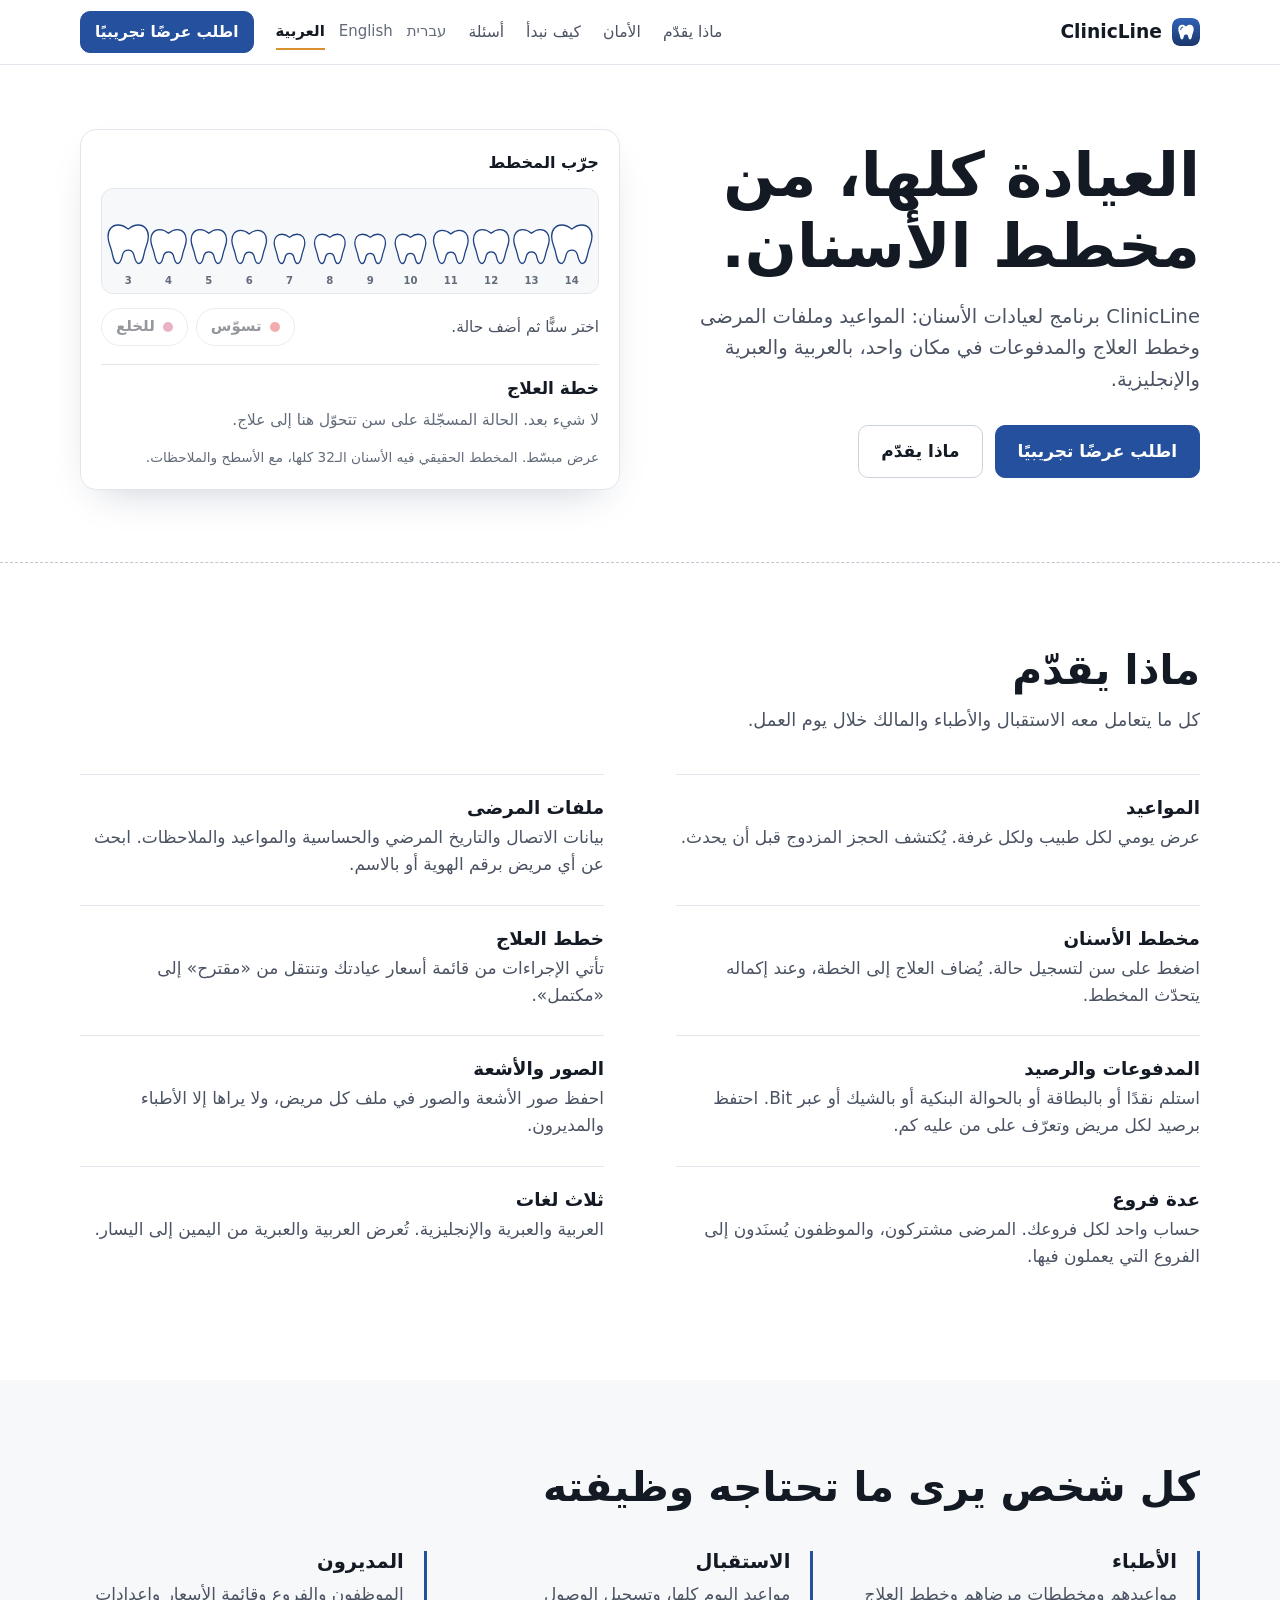
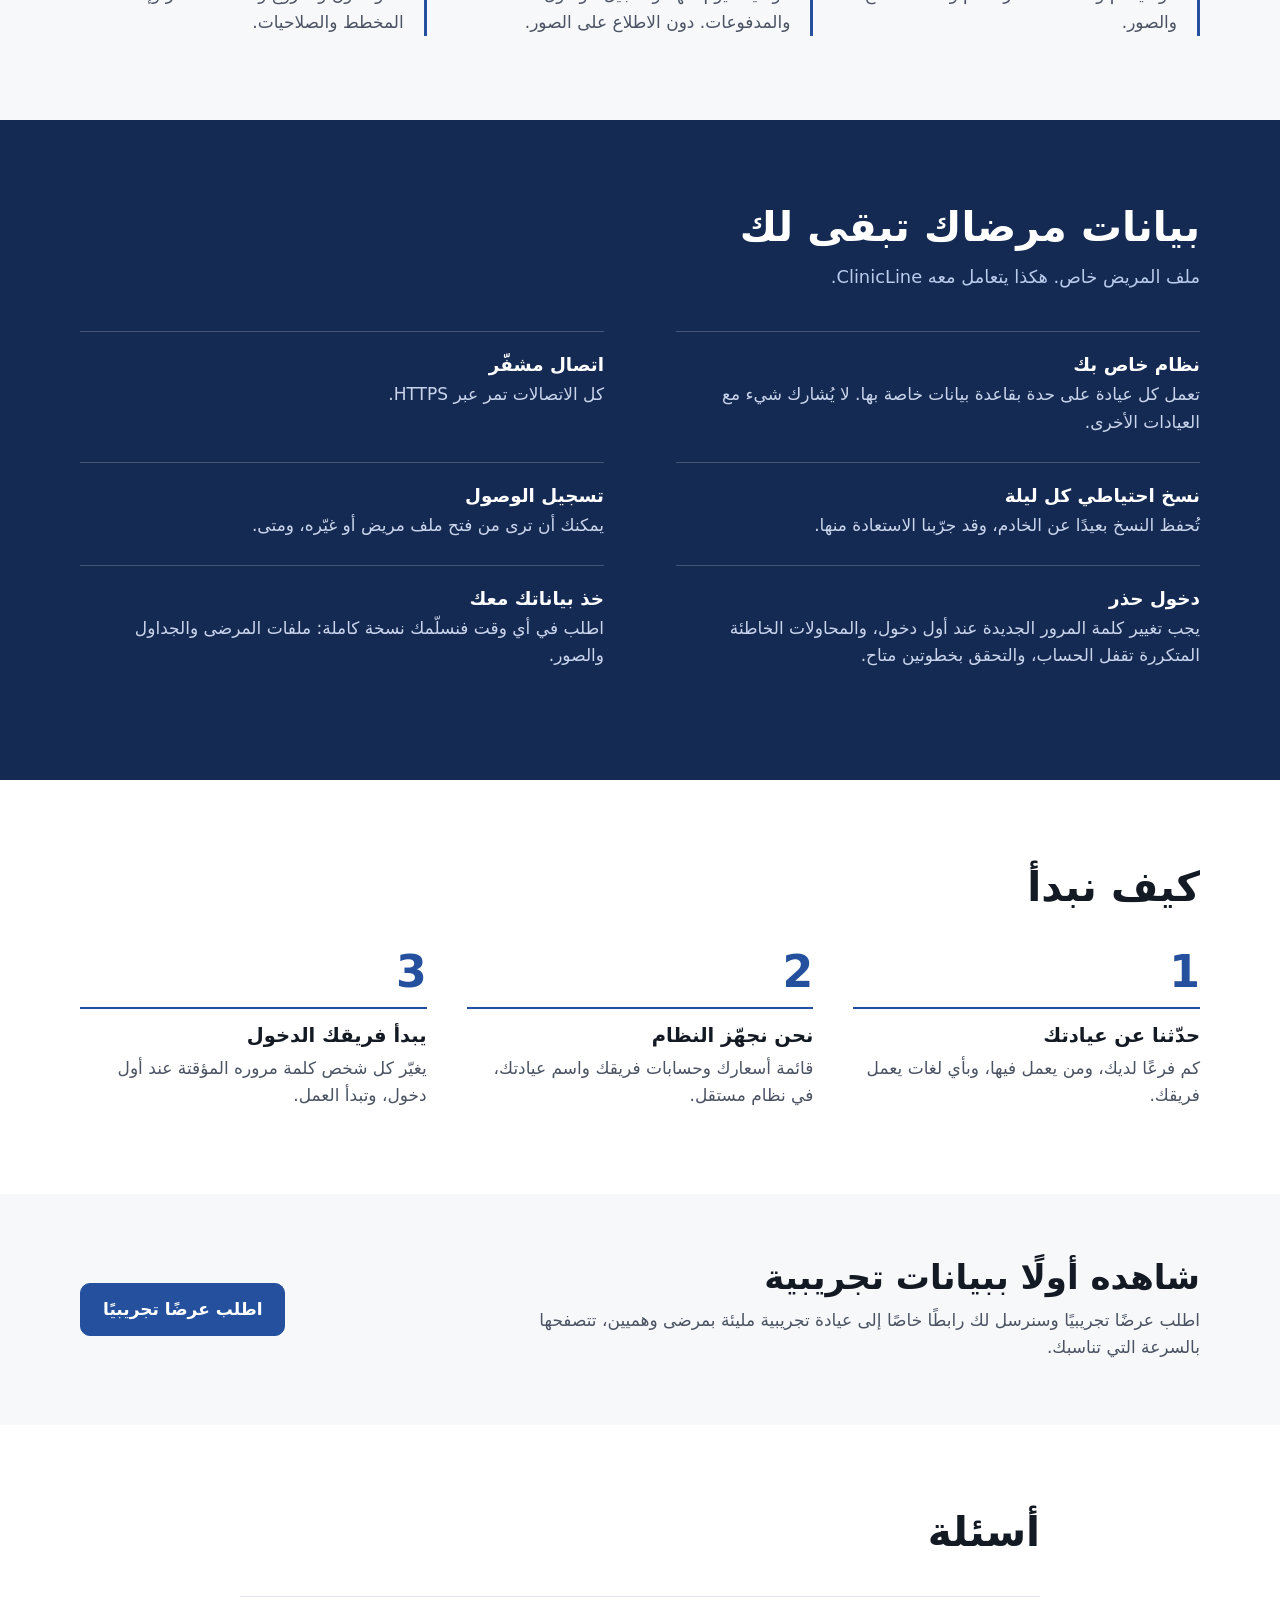
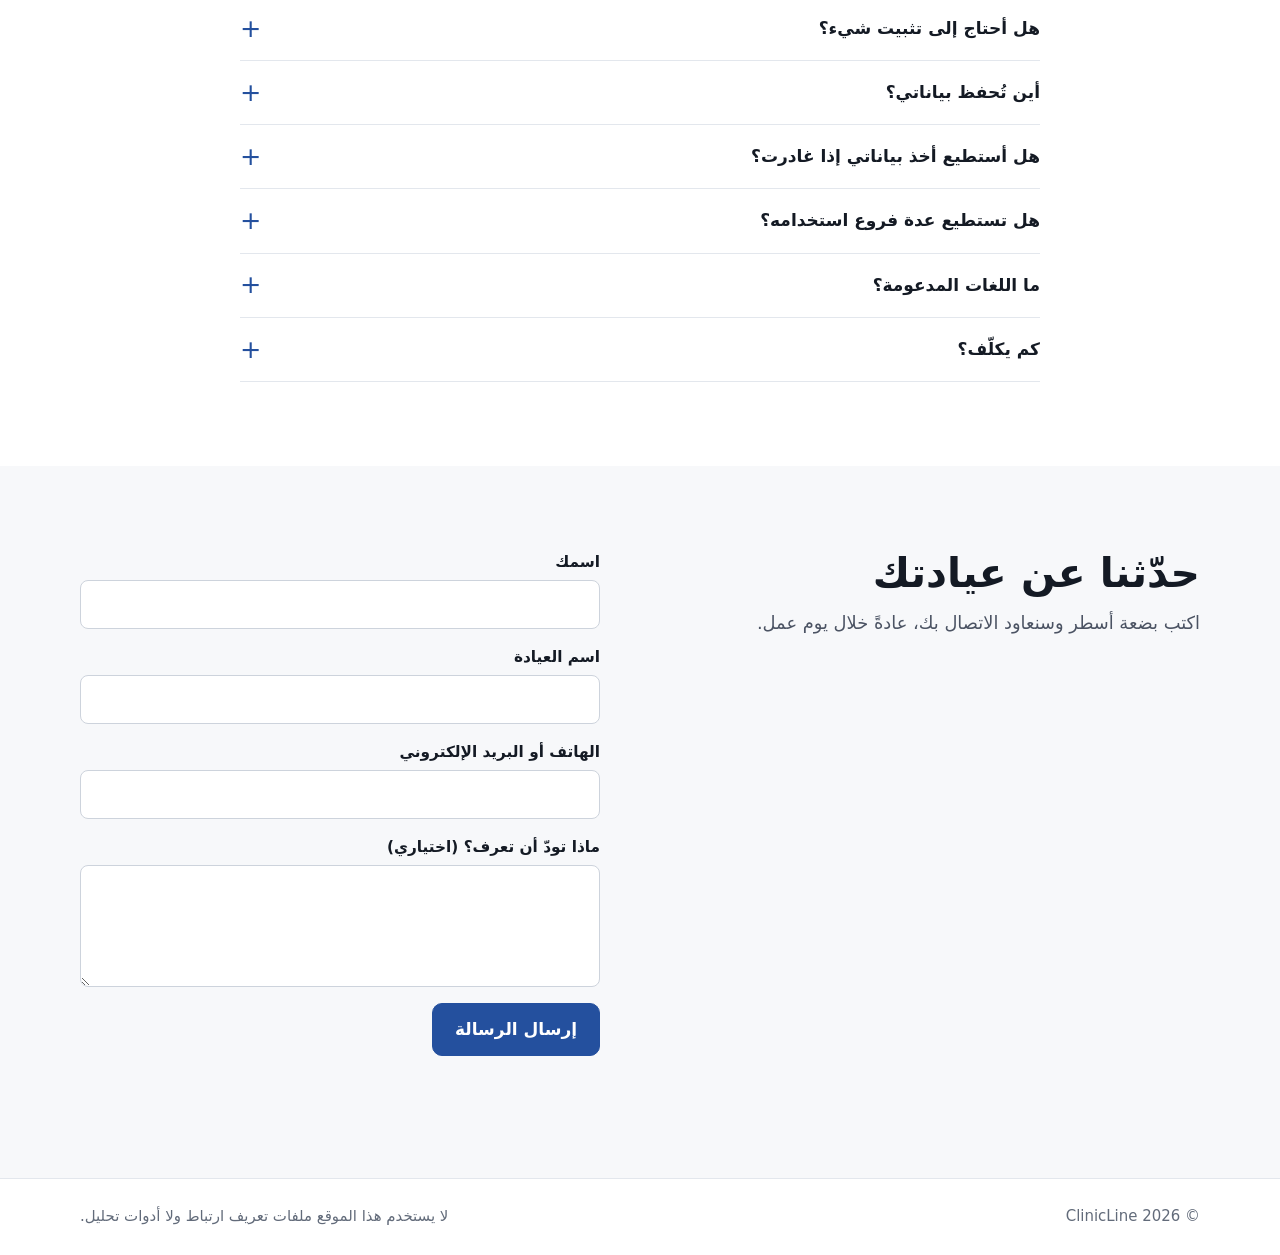
==== ar/index.html @ bcc9a046 "ClinicLine website: Hebrew, Arabic and English Co-Authored-By: Claude Sonnet 5.5 <noreply@anthropic." ====
<!doctype html>
<html lang="ar" dir="rtl">
<head>
  <meta charset="utf-8">
  <meta name="viewport" content="width=device-width, initial-scale=1">
  <title>ClinicLine: برنامج لعيادات الأسنان بالعربية والعبرية والإنجليزية</title>
  <meta name="description" content="المواعيد وملفات المرضى ومخطط أسنان تفاعلي وخطط العلاج والمدفوعات لعيادات الأسنان. تحصل كل عيادة على نظام خاص بها.">
  <link rel="canonical" href="https://mahmoodana1.github.io/pages/ar/">
  <link rel="alternate" hreflang="he" href="https://mahmoodana1.github.io/pages/">
  <link rel="alternate" hreflang="en" href="https://mahmoodana1.github.io/pages/en/">
  <link rel="alternate" hreflang="ar" href="https://mahmoodana1.github.io/pages/ar/">
  <link rel="alternate" hreflang="x-default" href="https://mahmoodana1.github.io/pages/">
  <meta property="og:type" content="website">
  <meta property="og:site_name" content="ClinicLine">
  <meta property="og:title" content="ClinicLine: برنامج لعيادات الأسنان بالعربية والعبرية والإنجليزية">
  <meta property="og:description" content="المواعيد وملفات المرضى ومخطط أسنان تفاعلي وخطط العلاج والمدفوعات لعيادات الأسنان. تحصل كل عيادة على نظام خاص بها.">
  <meta property="og:url" content="https://mahmoodana1.github.io/pages/ar/">
  <meta property="og:image" content="https://mahmoodana1.github.io/pages/assets/og.png">
  <meta name="twitter:card" content="summary_large_image">
  <meta name="theme-color" content="#1B366A">
  <link rel="icon" href="../assets/icon.svg" type="image/svg+xml">
  <link rel="preload" href="../assets/fonts/ibm-plex-sans-600.woff2" as="font" type="font/woff2" crossorigin>
  <link rel="stylesheet" href="../assets/fonts.css">
  <link rel="stylesheet" href="../assets/style.css">
  <script type="application/ld+json">{"@context":"https://schema.org","@type":"SoftwareApplication","name":"ClinicLine","applicationCategory":"BusinessApplication","operatingSystem":"Web browser","description":"المواعيد وملفات المرضى ومخطط أسنان تفاعلي وخطط العلاج والمدفوعات لعيادات الأسنان. تحصل كل عيادة على نظام خاص بها.","inLanguage":["he","ar","en"],"url":"https://mahmoodana1.github.io/pages/"}</script>
</head>
<body>
  <a class="skip" href="#main">تخطَّ إلى المحتوى</a>
  <header class="top">
    <div class="wrap top-row">
      <a class="brand" href="../ar/"><img src="../assets/icon.svg" alt="" width="28" height="28"><span>ClinicLine</span></a>
      <nav class="nav" aria-label="القائمة">
        <a href="#features">ماذا يقدّم</a>
        <a href="#security">الأمان</a>
        <a href="#start">كيف نبدأ</a>
        <a href="#faq">أسئلة</a>
      </nav>
      <div class="langs" aria-label="Language"><a href="../" lang="he" hreflang="he">עברית</a><a href="../en/" lang="en" hreflang="en">English</a><a href="../ar/" lang="ar" hreflang="ar" aria-current="true">العربية</a></div>
      <a class="btn btn-small" href="#contact">اطلب عرضًا تجريبيًا</a>
    </div>
  </header>

  <main id="main">
    <section class="hero">
      <div class="wrap hero-grid">
        <div class="hero-copy">
          <h1>العيادة كلها، من مخطط الأسنان.</h1>
          <p class="lead">ClinicLine برنامج لعيادات الأسنان: المواعيد وملفات المرضى وخطط العلاج والمدفوعات في مكان واحد، بالعربية والعبرية والإنجليزية.</p>
          <p class="hero-actions">
            <a class="btn" href="#contact">اطلب عرضًا تجريبيًا</a>
            <a class="btn btn-quiet" href="#features">ماذا يقدّم</a>
          </p>
        </div>
        <div class="chart-card" id="chart" data-lang="ar">
          <p class="chart-label">جرّب المخطط</p>
          <div class="arch-wrap" dir="ltr"><svg class="arch" viewBox="0 0 528 94" role="group" aria-label="جرّب المخطط"><g class="tooth" data-n="3" role="button" tabindex="0" aria-pressed="false" aria-label="السن 3"><rect class="hit" x="0" y="0" width="44" height="94"/><g transform="translate(-18.00 4.50) scale(2.5)"><path class="crown" d="M16 9.6C14.6 8.4 13.2 7.8 11.6 7.8 8.9 7.8 7.2 9.9 7.2 12.8c0 2.4 1 4.1 1.6 6.4.6 2.4.9 5.4 2.6 5.4 1.6 0 1.7-2.7 2.3-4.3.4-1 1.2-1.5 2.3-1.5s1.9.5 2.3 1.5c.6 1.6.7 4.3 2.3 4.3 1.7 0 2-3 2.6-5.4.6-2.3 1.6-4 1.6-6.4 0-2.9-1.7-5-4.4-5-1.6 0-3 .6-4.4 1.8z"/></g><path class="cross" d="M10 36L34 60M34 36L10 60"/><text class="num" x="22" y="88" text-anchor="middle">3</text></g><g class="tooth" data-n="4" role="button" tabindex="0" aria-pressed="false" aria-label="السن 4"><rect class="hit" x="44" y="0" width="44" height="94"/><g transform="translate(30.80 11.88) scale(2.2)"><path class="crown" d="M16 9.6C14.6 8.4 13.2 7.8 11.6 7.8 8.9 7.8 7.2 9.9 7.2 12.8c0 2.4 1 4.1 1.6 6.4.6 2.4.9 5.4 2.6 5.4 1.6 0 1.7-2.7 2.3-4.3.4-1 1.2-1.5 2.3-1.5s1.9.5 2.3 1.5c.6 1.6.7 4.3 2.3 4.3 1.7 0 2-3 2.6-5.4.6-2.3 1.6-4 1.6-6.4 0-2.9-1.7-5-4.4-5-1.6 0-3 .6-4.4 1.8z"/></g><path class="cross" d="M54 36L78 60M78 36L54 60"/><text class="num" x="66" y="88" text-anchor="middle">4</text></g><g class="tooth" data-n="5" role="button" tabindex="0" aria-pressed="false" aria-label="السن 5"><rect class="hit" x="88" y="0" width="44" height="94"/><g transform="translate(74.80 11.88) scale(2.2)"><path class="crown" d="M16 9.6C14.6 8.4 13.2 7.8 11.6 7.8 8.9 7.8 7.2 9.9 7.2 12.8c0 2.4 1 4.1 1.6 6.4.6 2.4.9 5.4 2.6 5.4 1.6 0 1.7-2.7 2.3-4.3.4-1 1.2-1.5 2.3-1.5s1.9.5 2.3 1.5c.6 1.6.7 4.3 2.3 4.3 1.7 0 2-3 2.6-5.4.6-2.3 1.6-4 1.6-6.4 0-2.9-1.7-5-4.4-5-1.6 0-3 .6-4.4 1.8z"/></g><path class="cross" d="M98 36L122 60M122 36L98 60"/><text class="num" x="110" y="88" text-anchor="middle">5</text></g><g class="tooth" data-n="6" role="button" tabindex="0" aria-pressed="false" aria-label="السن 6"><rect class="hit" x="132" y="0" width="44" height="94"/><g transform="translate(119.60 13.11) scale(2.15)"><path class="crown" d="M16 9.6C14.6 8.4 13.2 7.8 11.6 7.8 8.9 7.8 7.2 9.9 7.2 12.8c0 2.4 1 4.1 1.6 6.4.6 2.4.9 5.4 2.6 5.4 1.6 0 1.7-2.7 2.3-4.3.4-1 1.2-1.5 2.3-1.5s1.9.5 2.3 1.5c.6 1.6.7 4.3 2.3 4.3 1.7 0 2-3 2.6-5.4.6-2.3 1.6-4 1.6-6.4 0-2.9-1.7-5-4.4-5-1.6 0-3 .6-4.4 1.8z"/></g><path class="cross" d="M142 36L166 60M166 36L142 60"/><text class="num" x="154" y="88" text-anchor="middle">6</text></g><g class="tooth" data-n="7" role="button" tabindex="0" aria-pressed="false" aria-label="السن 7"><rect class="hit" x="176" y="0" width="44" height="94"/><g transform="translate(167.60 19.26) scale(1.9)"><path class="crown" d="M16 9.6C14.6 8.4 13.2 7.8 11.6 7.8 8.9 7.8 7.2 9.9 7.2 12.8c0 2.4 1 4.1 1.6 6.4.6 2.4.9 5.4 2.6 5.4 1.6 0 1.7-2.7 2.3-4.3.4-1 1.2-1.5 2.3-1.5s1.9.5 2.3 1.5c.6 1.6.7 4.3 2.3 4.3 1.7 0 2-3 2.6-5.4.6-2.3 1.6-4 1.6-6.4 0-2.9-1.7-5-4.4-5-1.6 0-3 .6-4.4 1.8z"/></g><path class="cross" d="M186 36L210 60M210 36L186 60"/><text class="num" x="198" y="88" text-anchor="middle">7</text></g><g class="tooth" data-n="8" role="button" tabindex="0" aria-pressed="false" aria-label="السن 8"><rect class="hit" x="220" y="0" width="44" height="94"/><g transform="translate(211.60 19.26) scale(1.9)"><path class="crown" d="M16 9.6C14.6 8.4 13.2 7.8 11.6 7.8 8.9 7.8 7.2 9.9 7.2 12.8c0 2.4 1 4.1 1.6 6.4.6 2.4.9 5.4 2.6 5.4 1.6 0 1.7-2.7 2.3-4.3.4-1 1.2-1.5 2.3-1.5s1.9.5 2.3 1.5c.6 1.6.7 4.3 2.3 4.3 1.7 0 2-3 2.6-5.4.6-2.3 1.6-4 1.6-6.4 0-2.9-1.7-5-4.4-5-1.6 0-3 .6-4.4 1.8z"/></g><path class="cross" d="M230 36L254 60M254 36L230 60"/><text class="num" x="242" y="88" text-anchor="middle">8</text></g><g class="tooth" data-n="9" role="button" tabindex="0" aria-pressed="false" aria-label="السن 9"><rect class="hit" x="264" y="0" width="44" height="94"/><g transform="translate(255.60 19.26) scale(1.9)"><path class="crown" d="M16 9.6C14.6 8.4 13.2 7.8 11.6 7.8 8.9 7.8 7.2 9.9 7.2 12.8c0 2.4 1 4.1 1.6 6.4.6 2.4.9 5.4 2.6 5.4 1.6 0 1.7-2.7 2.3-4.3.4-1 1.2-1.5 2.3-1.5s1.9.5 2.3 1.5c.6 1.6.7 4.3 2.3 4.3 1.7 0 2-3 2.6-5.4.6-2.3 1.6-4 1.6-6.4 0-2.9-1.7-5-4.4-5-1.6 0-3 .6-4.4 1.8z"/></g><path class="cross" d="M274 36L298 60M298 36L274 60"/><text class="num" x="286" y="88" text-anchor="middle">9</text></g><g class="tooth" data-n="10" role="button" tabindex="0" aria-pressed="false" aria-label="السن 10"><rect class="hit" x="308" y="0" width="44" height="94"/><g transform="translate(299.60 19.26) scale(1.9)"><path class="crown" d="M16 9.6C14.6 8.4 13.2 7.8 11.6 7.8 8.9 7.8 7.2 9.9 7.2 12.8c0 2.4 1 4.1 1.6 6.4.6 2.4.9 5.4 2.6 5.4 1.6 0 1.7-2.7 2.3-4.3.4-1 1.2-1.5 2.3-1.5s1.9.5 2.3 1.5c.6 1.6.7 4.3 2.3 4.3 1.7 0 2-3 2.6-5.4.6-2.3 1.6-4 1.6-6.4 0-2.9-1.7-5-4.4-5-1.6 0-3 .6-4.4 1.8z"/></g><path class="cross" d="M318 36L342 60M342 36L318 60"/><text class="num" x="330" y="88" text-anchor="middle">10</text></g><g class="tooth" data-n="11" role="button" tabindex="0" aria-pressed="false" aria-label="السن 11"><rect class="hit" x="352" y="0" width="44" height="94"/><g transform="translate(339.60 13.11) scale(2.15)"><path class="crown" d="M16 9.6C14.6 8.4 13.2 7.8 11.6 7.8 8.9 7.8 7.2 9.9 7.2 12.8c0 2.4 1 4.1 1.6 6.4.6 2.4.9 5.4 2.6 5.4 1.6 0 1.7-2.7 2.3-4.3.4-1 1.2-1.5 2.3-1.5s1.9.5 2.3 1.5c.6 1.6.7 4.3 2.3 4.3 1.7 0 2-3 2.6-5.4.6-2.3 1.6-4 1.6-6.4 0-2.9-1.7-5-4.4-5-1.6 0-3 .6-4.4 1.8z"/></g><path class="cross" d="M362 36L386 60M386 36L362 60"/><text class="num" x="374" y="88" text-anchor="middle">11</text></g><g class="tooth" data-n="12" role="button" tabindex="0" aria-pressed="false" aria-label="السن 12"><rect class="hit" x="396" y="0" width="44" height="94"/><g transform="translate(382.80 11.88) scale(2.2)"><path class="crown" d="M16 9.6C14.6 8.4 13.2 7.8 11.6 7.8 8.9 7.8 7.2 9.9 7.2 12.8c0 2.4 1 4.1 1.6 6.4.6 2.4.9 5.4 2.6 5.4 1.6 0 1.7-2.7 2.3-4.3.4-1 1.2-1.5 2.3-1.5s1.9.5 2.3 1.5c.6 1.6.7 4.3 2.3 4.3 1.7 0 2-3 2.6-5.4.6-2.3 1.6-4 1.6-6.4 0-2.9-1.7-5-4.4-5-1.6 0-3 .6-4.4 1.8z"/></g><path class="cross" d="M406 36L430 60M430 36L406 60"/><text class="num" x="418" y="88" text-anchor="middle">12</text></g><g class="tooth" data-n="13" role="button" tabindex="0" aria-pressed="false" aria-label="السن 13"><rect class="hit" x="440" y="0" width="44" height="94"/><g transform="translate(426.80 11.88) scale(2.2)"><path class="crown" d="M16 9.6C14.6 8.4 13.2 7.8 11.6 7.8 8.9 7.8 7.2 9.9 7.2 12.8c0 2.4 1 4.1 1.6 6.4.6 2.4.9 5.4 2.6 5.4 1.6 0 1.7-2.7 2.3-4.3.4-1 1.2-1.5 2.3-1.5s1.9.5 2.3 1.5c.6 1.6.7 4.3 2.3 4.3 1.7 0 2-3 2.6-5.4.6-2.3 1.6-4 1.6-6.4 0-2.9-1.7-5-4.4-5-1.6 0-3 .6-4.4 1.8z"/></g><path class="cross" d="M450 36L474 60M474 36L450 60"/><text class="num" x="462" y="88" text-anchor="middle">13</text></g><g class="tooth" data-n="14" role="button" tabindex="0" aria-pressed="false" aria-label="السن 14"><rect class="hit" x="484" y="0" width="44" height="94"/><g transform="translate(466.00 4.50) scale(2.5)"><path class="crown" d="M16 9.6C14.6 8.4 13.2 7.8 11.6 7.8 8.9 7.8 7.2 9.9 7.2 12.8c0 2.4 1 4.1 1.6 6.4.6 2.4.9 5.4 2.6 5.4 1.6 0 1.7-2.7 2.3-4.3.4-1 1.2-1.5 2.3-1.5s1.9.5 2.3 1.5c.6 1.6.7 4.3 2.3 4.3 1.7 0 2-3 2.6-5.4.6-2.3 1.6-4 1.6-6.4 0-2.9-1.7-5-4.4-5-1.6 0-3 .6-4.4 1.8z"/></g><path class="cross" d="M494 36L518 60M518 36L494 60"/><text class="num" x="506" y="88" text-anchor="middle">14</text></g></svg></div>
          <div class="chart-actions">
            <p class="chart-hint" aria-live="polite">اختر سنًّا ثم أضف حالة.</p>
            <div class="chart-buttons">
              <button type="button" class="chip chip-caries" data-add="caries" disabled>تسوّس</button>
              <button type="button" class="chip chip-extract" data-add="extract" disabled>للخلع</button>
            </div>
          </div>
          <div class="plan">
            <div class="plan-head"><h2>خطة العلاج</h2><button type="button" class="link" data-reset hidden>ابدأ من جديد</button></div>
            <ul class="plan-list" aria-live="polite"></ul>
            <p class="plan-empty">لا شيء بعد. الحالة المسجّلة على سن تتحوّل هنا إلى علاج.</p>
          </div>
          <p class="chart-note">عرض مبسّط. المخطط الحقيقي فيه الأسنان الـ32 كلها، مع الأسطح والملاحظات.</p>
        </div>
      </div>
    </section>

    <section class="section" id="features">
      <div class="wrap">
        <div class="section-head"><h2>ماذا يقدّم</h2><p>كل ما يتعامل معه الاستقبال والأطباء والمالك خلال يوم العمل.</p></div>
        <ul class="feature-list"><li><h3>المواعيد</h3><p>عرض يومي لكل طبيب ولكل غرفة. يُكتشف الحجز المزدوج قبل أن يحدث.</p></li><li><h3>ملفات المرضى</h3><p>بيانات الاتصال والتاريخ المرضي والحساسية والمواعيد والملاحظات. ابحث عن أي مريض برقم الهوية أو بالاسم.</p></li><li><h3>مخطط الأسنان</h3><p>اضغط على سن لتسجيل حالة. يُضاف العلاج إلى الخطة، وعند إكماله يتحدّث المخطط.</p></li><li><h3>خطط العلاج</h3><p>تأتي الإجراءات من قائمة أسعار عيادتك وتنتقل من «مقترح» إلى «مكتمل».</p></li><li><h3>المدفوعات والرصيد</h3><p>استلم نقدًا أو بالبطاقة أو بالحوالة البنكية أو بالشيك أو عبر Bit. احتفظ برصيد لكل مريض وتعرّف على من عليه كم.</p></li><li><h3>الصور والأشعة</h3><p>احفظ صور الأشعة والصور في ملف كل مريض، ولا يراها إلا الأطباء والمديرون.</p></li><li><h3>عدة فروع</h3><p>حساب واحد لكل فروعك. المرضى مشتركون، والموظفون يُسنَدون إلى الفروع التي يعملون فيها.</p></li><li><h3>ثلاث لغات</h3><p>العربية والعبرية والإنجليزية. تُعرض العربية والعبرية من اليمين إلى اليسار.</p></li></ul>
      </div>
    </section>

    <section class="section section-wash" id="roles">
      <div class="wrap">
        <div class="section-head"><h2>كل شخص يرى ما تحتاجه وظيفته</h2></div>
        <ul class="roles"><li><h3>الأطباء</h3><p>مواعيدهم ومخططات مرضاهم وخطط العلاج والصور.</p></li><li><h3>الاستقبال</h3><p>مواعيد اليوم كلها، وتسجيل الوصول والمدفوعات. دون الاطلاع على الصور.</p></li><li><h3>المديرون</h3><p>الموظفون والفروع وقائمة الأسعار وإعدادات المخطط والصلاحيات.</p></li></ul>
      </div>
    </section>

    <section class="section section-deep" id="security">
      <div class="wrap">
        <div class="section-head"><h2>بيانات مرضاك تبقى لك</h2><p>ملف المريض خاص. هكذا يتعامل معه ClinicLine.</p></div>
        <ul class="feature-list feature-list-dark"><li><h3>نظام خاص بك</h3><p>تعمل كل عيادة على حدة بقاعدة بيانات خاصة بها. لا يُشارك شيء مع العيادات الأخرى.</p></li><li><h3>اتصال مشفّر</h3><p>كل الاتصالات تمر عبر HTTPS.</p></li><li><h3>نسخ احتياطي كل ليلة</h3><p>تُحفظ النسخ بعيدًا عن الخادم، وقد جرّبنا الاستعادة منها.</p></li><li><h3>تسجيل الوصول</h3><p>يمكنك أن ترى من فتح ملف مريض أو غيّره، ومتى.</p></li><li><h3>دخول حذر</h3><p>يجب تغيير كلمة المرور الجديدة عند أول دخول، والمحاولات الخاطئة المتكررة تقفل الحساب، والتحقق بخطوتين متاح.</p></li><li><h3>خذ بياناتك معك</h3><p>اطلب في أي وقت فنسلّمك نسخة كاملة: ملفات المرضى والجداول والصور.</p></li></ul>
      </div>
    </section>

    <section class="section" id="start">
      <div class="wrap">
        <div class="section-head"><h2>كيف نبدأ</h2></div>
        <ol class="steps"><li><span class="step-n" aria-hidden="true">1</span><h3>حدّثنا عن عيادتك</h3><p>كم فرعًا لديك، ومن يعمل فيها، وبأي لغات يعمل فريقك.</p></li><li><span class="step-n" aria-hidden="true">2</span><h3>نحن نجهّز النظام</h3><p>قائمة أسعارك وحسابات فريقك واسم عيادتك، في نظام مستقل.</p></li><li><span class="step-n" aria-hidden="true">3</span><h3>يبدأ فريقك الدخول</h3><p>يغيّر كل شخص كلمة مروره المؤقتة عند أول دخول، وتبدأ العمل.</p></li></ol>
      </div>
    </section>

    <section class="section section-wash demo" id="demo">
      <div class="wrap demo-row">
        <div><h2>شاهده أولًا ببيانات تجريبية</h2><p>اطلب عرضًا تجريبيًا وسنرسل لك رابطًا خاصًا إلى عيادة تجريبية مليئة بمرضى وهميين، تتصفحها بالسرعة التي تناسبك.</p></div>
        <a class="btn" href="#contact">اطلب عرضًا تجريبيًا</a>
      </div>
    </section>

    <section class="section" id="faq">
      <div class="wrap faq-wrap">
        <div class="section-head"><h2>أسئلة</h2></div>
        <div class="faq"><details><summary>هل أحتاج إلى تثبيت شيء؟</summary><p>لا. يعمل في المتصفح على أي حاسوب أو جهاز لوحي أو هاتف.</p></details><details><summary>أين تُحفظ بياناتي؟</summary><p>في قاعدة بيانات عيادتك الخاصة على خادم ندير شؤونه. نتفق معك على منطقة الاستضافة.</p></details><details><summary>هل أستطيع أخذ بياناتي إذا غادرت؟</summary><p>نعم. نصدّر ملفات المرضى والجداول والصور متى طلبت.</p></details><details><summary>هل تستطيع عدة فروع استخدامه؟</summary><p>نعم. تتشارك الفروع قائمة مرضى واحدة، ويُسنَد كل موظف إلى الفروع التي يعمل فيها.</p></details><details><summary>ما اللغات المدعومة؟</summary><p>العربية والعبرية والإنجليزية. يمكن تحديد لغة واحدة للعيادة كلها، أو ترك كل موظف يختار لغته.</p></details><details><summary>كم يكلّف؟</summary><p>يعتمد على عدد الفروع والموظفين. أرسل لنا رسالة وسنعطيك عرض سعر.</p></details></div>
      </div>
    </section>

    <section class="section section-wash" id="contact">
      <div class="wrap contact-grid">
        <div class="section-head"><h2>حدّثنا عن عيادتك</h2><p>اكتب بضعة أسطر وسنعاود الاتصال بك، عادةً خلال يوم عمل.</p></div>
        <form class="form" id="contact-form" novalidate>
          <label>اسمك<input name="name" autocomplete="name" required></label>
          <label>اسم العيادة<input name="clinic" autocomplete="organization"></label>
          <label>الهاتف أو البريد الإلكتروني<input name="reach" autocomplete="email" required></label>
          <label>ماذا تودّ أن تعرف؟ (اختياري)<textarea name="message" rows="4"></textarea></label>
          <input class="hp" type="text" name="_gotcha" tabindex="-1" autocomplete="off" aria-hidden="true">
          <button class="btn" type="submit">إرسال الرسالة</button>
          <p class="form-status" role="status" aria-live="polite"></p>
        </form>
      </div>
    </section>
  </main>

  <footer class="foot">
    <div class="wrap foot-row">
      <span>© 2026 ClinicLine</span>
      <span>لا يستخدم هذا الموقع ملفات تعريف ارتباط ولا أدوات تحليل.</span>
    </div>
  </footer>

  <script type="application/json" id="strings">{"lang":"ar","label":"جرّب المخطط","hint":"اختر سنًّا ثم أضف حالة.","tooth":"السن {n}","caries":"تسوّس","extract":"للخلع","planTitle":"خطة العلاج","empty":"لا شيء بعد. الحالة المسجّلة على سن تتحوّل هنا إلى علاج.","proposed":"مقترح","completed":"مكتمل","markDone":"تحديد كمكتمل","reset":"ابدأ من جديد","fillingName":"حشوة بيضاء (كومبوزيت)","extractName":"خلع بسيط","note":"عرض مبسّط. المخطط الحقيقي فيه الأسنان الـ32 كلها، مع الأسطح والملاحظات.","contact":{"title":"حدّثنا عن عيادتك","intro":"اكتب بضعة أسطر وسنعاود الاتصال بك، عادةً خلال يوم عمل.","name":"اسمك","clinic":"اسم العيادة","reach":"الهاتف أو البريد الإلكتروني","message":"ماذا تودّ أن تعرف؟ (اختياري)","send":"إرسال الرسالة","sending":"جارٍ الإرسال…","thanks":"شكرًا، وصلتنا رسالتك وسنعاود الاتصال بك.","error":"لم تُرسل الرسالة. تحقق من اتصالك وحاول مرة أخرى.","mailNote":"سيُفتح تطبيق البريد لديك ومعه رسالة جاهزة للإرسال.","required":"يرجى كتابة اسمك ورقم هاتف أو بريد إلكتروني."}}</script>
  <script src="../assets/config.js"></script>
  <script src="../assets/chart.js" defer></script>
  <script src="../assets/form.js" defer></script>
</body>
</html>
---- assets/fonts.css ----
@font-face{font-family:'IBM Plex Sans';font-style:normal;font-weight:400;font-display:swap;src:url(fonts/ibm-plex-sans-400.woff2) format('woff2');unicode-range:U+0000-00FF, U+0131, U+0152-0153, U+02BB-02BC, U+02C6, U+02DA, U+02DC, U+0304, U+0308, U+0329, U+2000-206F, U+20AC, U+2122, U+2191, U+2193, U+2212, U+2215, U+FEFF, U+FFFD}
@font-face{font-family:'IBM Plex Sans';font-style:normal;font-weight:600;font-display:swap;src:url(fonts/ibm-plex-sans-600.woff2) format('woff2');unicode-range:U+0000-00FF, U+0131, U+0152-0153, U+02BB-02BC, U+02C6, U+02DA, U+02DC, U+0304, U+0308, U+0329, U+2000-206F, U+20AC, U+2122, U+2191, U+2193, U+2212, U+2215, U+FEFF, U+FFFD}
@font-face{font-family:'IBM Plex Sans Hebrew';font-style:normal;font-weight:400;font-display:swap;src:url(fonts/ibm-plex-sans-hebrew-400.woff2) format('woff2');unicode-range:U+0307-0308, U+0590-05FF, U+200C-2010, U+20AA, U+25CC, U+FB1D-FB4F}
@font-face{font-family:'IBM Plex Sans Hebrew';font-style:normal;font-weight:600;font-display:swap;src:url(fonts/ibm-plex-sans-hebrew-600.woff2) format('woff2');unicode-range:U+0307-0308, U+0590-05FF, U+200C-2010, U+20AA, U+25CC, U+FB1D-FB4F}
@font-face{font-family:'IBM Plex Sans Arabic';font-style:normal;font-weight:400;font-display:swap;src:url(fonts/ibm-plex-sans-arabic-400.woff2) format('woff2');unicode-range:U+0600-06FF, U+0750-077F, U+0870-0891, U+0897-08E1, U+08E3-08FF, U+200C-200E, U+2010-2011, U+204F, U+2E41, U+FB50-FDFF, U+FE70-FE74, U+FE76-FEFC, U+102E0-102FB, U+10E60-10E7E, U+10EC2-10EC7, U+10EC9-10EEE, U+10EF0-10EFF, U+1EE00-1EE03, U+1EE05-1EE1F, U+1EE21-1EE22, U+1EE24, U+1EE27, U+1EE29-1EE32, U+1EE34-1EE37, U+1EE39, U+1EE3B, U+1EE42, U+1EE47, U+1EE49, U+1EE4B, U+1EE4D-1EE4F, U+1EE51-1EE52, U+1EE54, U+1EE57, U+1EE59, U+1EE5B, U+1EE5D, U+1EE5F, U+1EE61-1EE62, U+1EE64, U+1EE67-1EE6A, U+1EE6C-1EE72, U+1EE74-1EE77, U+1EE79-1EE7C, U+1EE7E, U+1EE80-1EE89, U+1EE8B-1EE9B, U+1EEA1-1EEA3, U+1EEA5-1EEA9, U+1EEAB-1EEBB, U+1EEF0-1EEF1}
@font-face{font-family:'IBM Plex Sans Arabic';font-style:normal;font-weight:600;font-display:swap;src:url(fonts/ibm-plex-sans-arabic-600.woff2) format('woff2');unicode-range:U+0600-06FF, U+0750-077F, U+0870-0891, U+0897-08E1, U+08E3-08FF, U+200C-200E, U+2010-2011, U+204F, U+2E41, U+FB50-FDFF, U+FE70-FE74, U+FE76-FEFC, U+102E0-102FB, U+10E60-10E7E, U+10EC2-10EC7, U+10EC9-10EEE, U+10EF0-10EFF, U+1EE00-1EE03, U+1EE05-1EE1F, U+1EE21-1EE22, U+1EE24, U+1EE27, U+1EE29-1EE32, U+1EE34-1EE37, U+1EE39, U+1EE3B, U+1EE42, U+1EE47, U+1EE49, U+1EE4B, U+1EE4D-1EE4F, U+1EE51-1EE52, U+1EE54, U+1EE57, U+1EE59, U+1EE5B, U+1EE5D, U+1EE5F, U+1EE61-1EE62, U+1EE64, U+1EE67-1EE6A, U+1EE6C-1EE72, U+1EE74-1EE77, U+1EE79-1EE7C, U+1EE7E, U+1EE80-1EE89, U+1EE8B-1EE9B, U+1EEA1-1EEA3, U+1EEA5-1EEA9, U+1EEAB-1EEBB, U+1EEF0-1EEF1}
---- assets/style.css ----
/* ClinicLine site. Colours and type follow the app (sapphire + one amber accent,
   IBM Plex Sans). Logical properties throughout, so Hebrew and Arabic mirror. */

:root {
  --ink: #141a24;
  --muted: #4b5363;
  --faint: #626b7a;
  --line: #e3e7ed;
  --wash: #f7f8fa;
  --brand: #24509e;
  --brand-700: #1f4283;
  --deep: #152a52;
  --soft: #eff3fb;
  --amber: #d9902f;
  --amber-soft: #fbf1e2;
  --amber-ink: #85560f;
  --caries: #e24b4a;
  --filling: #378add;
  --extract: #d4537e;
  --font: 'IBM Plex Sans', 'IBM Plex Sans Hebrew', 'IBM Plex Sans Arabic', system-ui, 'Segoe UI', Arial, sans-serif;
  --wrap: 1120px;
}

* { box-sizing: border-box; }
html { font-size: 106.25%; scroll-behavior: smooth; scroll-padding-top: 88px; -webkit-text-size-adjust: 100%; }
body { margin: 0; font-family: var(--font); color: var(--ink); background: #fff; line-height: 1.6; font-feature-settings: 'kern', 'liga'; }
img, svg { max-width: 100%; }
a { color: var(--brand); }
h1, h2, h3, p, ul, ol { margin: 0; }
ul, ol { padding: 0; list-style: none; }
h1, h2, h3 { font-weight: 600; line-height: 1.15; }
html[lang='en'] h1, html[lang='en'] h2 { letter-spacing: -0.02em; }

.wrap { width: min(var(--wrap), 100% - 40px); margin-inline: auto; }

.skip { position: absolute; inset-inline-start: 12px; top: -60px; background: var(--deep); color: #fff; padding: 8px 14px; border-radius: 8px; z-index: 20; }
.skip:focus { top: 10px; }

/* Header */
.top { position: sticky; top: 0; z-index: 10; background: rgba(255, 255, 255, 0.94); backdrop-filter: blur(8px); border-bottom: 1px solid var(--line); }
.top-row { display: flex; align-items: center; gap: 22px; min-height: 64px; flex-wrap: wrap; }
.brand { display: inline-flex; align-items: center; gap: 10px; color: var(--ink); text-decoration: none; font-weight: 600; font-size: 1.1rem; margin-inline-end: auto; }
.brand img { border-radius: 8px; }
.nav { display: flex; gap: 22px; }
.nav a { color: var(--muted); text-decoration: none; font-size: 0.92rem; padding: 6px 0; }
.nav a:hover { color: var(--ink); }
.langs { display: flex; gap: 14px; font-size: 0.88rem; }
.langs a { color: var(--faint); text-decoration: none; padding: 6px 0; }
.langs a[aria-current] { color: var(--ink); font-weight: 600; box-shadow: inset 0 -2px 0 var(--amber); }
.langs a:hover { color: var(--ink); }

/* Buttons */
.btn { display: inline-block; background: var(--brand); color: #fff; text-decoration: none; font: inherit; font-weight: 600; padding: 12px 22px; border-radius: 10px; border: 1px solid var(--brand); cursor: pointer; transition: background 0.15s; }
.btn:hover { background: var(--brand-700); }
.btn-small { padding: 8px 14px; font-size: 0.9rem; }
.btn-quiet { background: transparent; color: var(--ink); border-color: #cdd3dc; }
.btn-quiet:hover { background: var(--wash); }
:focus-visible { outline: 3px solid var(--amber); outline-offset: 2px; border-radius: 6px; }

/* Hero */
.hero { padding-block: 64px 72px; border-bottom: 1px dashed #bfc7d3; }
.hero-grid { display: grid; grid-template-columns: minmax(0, 1fr) minmax(0, 540px); gap: 56px; align-items: center; }
.hero h1 { font-size: clamp(2.3rem, 5vw, 3.6rem); max-width: 14em; }
.lead { margin-top: 20px; font-size: 1.15rem; color: var(--muted); max-width: 34em; }
.hero-actions { margin-top: 30px; display: flex; gap: 12px; flex-wrap: wrap; }

/* The tooth chart */
.chart-card { background: #fff; border: 1px solid var(--line); border-radius: 16px; padding: 20px; box-shadow: 0 16px 40px -20px rgba(21, 42, 82, 0.28); }
.chart-label { font-weight: 600; font-size: 0.95rem; }
.arch-wrap { margin-top: 12px; padding: 14px 6px 4px; background: var(--wash); border: 1px solid var(--line); border-radius: 12px; }
.arch { display: block; width: 100%; height: auto; overflow: visible; }
.tooth { cursor: pointer; outline: none; }
.tooth .hit { fill: transparent; }
.tooth .crown { fill: #fff; stroke: var(--brand-700); stroke-width: 1.3; vector-effect: non-scaling-stroke; transition: fill 0.25s; }
.tooth:hover .crown { fill: var(--soft); }
.tooth .cross { fill: none; stroke: var(--extract); stroke-width: 3; stroke-linecap: round; opacity: 0; transition: opacity 0.2s; }
.tooth.is-caries .crown { fill: var(--caries); stroke: #a83433; }
.tooth.is-filling .crown { fill: var(--filling); }
.tooth.is-extract .cross { opacity: 1; }
.tooth.is-missing { opacity: 0.35; }
.tooth.is-missing .crown { stroke-dasharray: 4 3; }
.tooth.is-selected .crown, .tooth:focus-visible .crown { stroke: var(--amber); stroke-width: 2.6; }
.num { font: 600 11px var(--font); fill: var(--faint); }
.tooth.is-selected .num { fill: var(--ink); }

.chart-actions { margin-top: 14px; display: flex; align-items: center; justify-content: space-between; gap: 12px; flex-wrap: wrap; }
.chart-hint { font-size: 0.9rem; color: var(--muted); }
.chart-buttons { display: flex; gap: 8px; }
.chip { display: inline-flex; align-items: center; gap: 8px; font: inherit; font-size: 0.88rem; font-weight: 600; background: #fff; color: var(--ink); border: 1px solid #cdd3dc; border-radius: 999px; padding: 6px 14px; cursor: pointer; }
.chip::before { content: ''; width: 10px; height: 10px; border-radius: 50%; background: var(--dot); }
.chip-caries { --dot: var(--caries); }
.chip-extract { --dot: var(--extract); }
.chip:hover:not(:disabled) { background: var(--wash); }
.chip:disabled { opacity: 0.45; cursor: not-allowed; }

.plan { margin-top: 18px; border-top: 1px solid var(--line); padding-top: 14px; }
.plan-head { display: flex; align-items: baseline; justify-content: space-between; gap: 12px; }
.plan-head h2 { font-size: 1rem; }
.link { font: inherit; font-size: 0.85rem; background: none; border: 0; color: var(--brand); text-decoration: underline; cursor: pointer; padding: 0; }
.plan-empty { margin-top: 10px; font-size: 0.9rem; color: var(--faint); }
.plan-list:not(:empty) + .plan-empty { display: none; }
.plan-list { margin-top: 6px; }
.plan-item { display: grid; grid-template-columns: minmax(0, 1fr) auto; gap: 4px 12px; padding: 10px 0; border-top: 1px solid var(--line); align-items: center; }
.plan-item:first-child { border-top: 0; }
.plan-name { font-weight: 600; font-size: 0.95rem; }
.plan-meta { grid-column: 1; font-size: 0.82rem; color: var(--faint); }
.plan-price { grid-column: 2; grid-row: 1; font-variant-numeric: tabular-nums; font-weight: 600; }
.plan-ctl { grid-column: 2; grid-row: 2; display: flex; align-items: center; gap: 8px; justify-content: flex-end; }
.status { font-size: 0.78rem; font-weight: 600; border-radius: 999px; padding: 2px 10px; }
.status-proposed { background: var(--amber-soft); color: var(--amber-ink); }
.status-completed { background: var(--soft); color: var(--brand-700); }
.mini { font: inherit; font-size: 0.8rem; font-weight: 600; color: var(--brand); background: #fff; border: 1px solid #b9c8e6; border-radius: 8px; padding: 3px 10px; cursor: pointer; }
.mini:hover { background: var(--soft); }
.chart-note { margin-top: 14px; font-size: 0.8rem; color: var(--faint); }

/* Sections */
.section { padding-block: 84px; }
.section-wash { background: var(--wash); }
.section-deep { background: var(--deep); color: #fff; }
.section-head { margin-bottom: 40px; max-width: 40em; }
.section-head h2 { font-size: clamp(1.7rem, 3.4vw, 2.4rem); }
.section-head p { margin-top: 12px; color: var(--muted); font-size: 1.05rem; }
.section-deep .section-head p { color: #bacced; }

.feature-list { display: grid; grid-template-columns: repeat(2, minmax(0, 1fr)); column-gap: 72px; }
.feature-list li { border-top: 1px solid var(--line); padding-block: 22px 26px; }
.feature-list h3 { font-size: 1.08rem; }
.feature-list p { margin-top: 6px; color: var(--muted); max-width: 32em; }
.feature-list-dark li { border-color: rgba(255, 255, 255, 0.2); }
.feature-list-dark p { color: #c9d5ec; }

.roles { display: grid; grid-template-columns: repeat(3, minmax(0, 1fr)); gap: 40px; }
.roles li { border-inline-start: 3px solid var(--brand); padding-inline-start: 20px; }
.roles h3 { font-size: 1.15rem; }
.roles p { margin-top: 8px; color: var(--muted); }

.steps { display: grid; grid-template-columns: repeat(3, minmax(0, 1fr)); gap: 40px; counter-reset: none; }
.step-n { display: block; font-size: 2.6rem; font-weight: 600; line-height: 1; color: var(--brand); padding-bottom: 12px; margin-bottom: 16px; border-bottom: 2px solid var(--brand); }
.steps h3 { font-size: 1.15rem; }
.steps p { margin-top: 8px; color: var(--muted); }

.demo-row { display: flex; align-items: center; justify-content: space-between; gap: 40px; flex-wrap: wrap; }
.demo h2 { font-size: clamp(1.5rem, 3vw, 2rem); }
.demo p { margin-top: 10px; color: var(--muted); max-width: 40em; }
.demo { padding-block: 64px; }

.faq-wrap { max-width: 800px; }
.faq details { border-top: 1px solid var(--line); }
.faq details:last-child { border-bottom: 1px solid var(--line); }
.faq summary { cursor: pointer; list-style: none; padding-block: 18px; font-weight: 600; display: flex; gap: 16px; justify-content: space-between; align-items: center; }
.faq summary::-webkit-details-marker { display: none; }
.faq summary::after { content: '+'; font-size: 1.5rem; font-weight: 400; color: var(--brand); line-height: 1; }
.faq details[open] summary::after { content: '\2212'; }
.faq details p { padding-bottom: 20px; color: var(--muted); max-width: 40em; }

.contact-grid { display: grid; grid-template-columns: minmax(0, 1fr) minmax(0, 520px); gap: 56px; align-items: start; }
.contact-grid .section-head { margin-bottom: 0; }
.form { display: grid; gap: 16px; }
.form label { display: grid; gap: 6px; font-size: 0.9rem; font-weight: 600; }
.form input, .form textarea { font: inherit; font-weight: 400; color: var(--ink); background: #fff; border: 1px solid #cdd3dc; border-radius: 8px; padding: 11px 12px; width: 100%; }
.form input:focus, .form textarea:focus { outline: 3px solid var(--amber); outline-offset: 1px; border-color: var(--brand); }
.form .btn { justify-self: start; }
.form-status { min-height: 1.4em; font-size: 0.92rem; color: var(--muted); }
.form-status.is-error { color: #a83433; }
.hp { position: absolute; inset-inline-start: -9999px; width: 1px; height: 1px; opacity: 0; }

.foot { border-top: 1px solid var(--line); padding-block: 26px; font-size: 0.88rem; color: var(--faint); }
.foot-row { display: flex; justify-content: space-between; gap: 16px; flex-wrap: wrap; }

/* Narrower screens */
@media (max-width: 960px) {
  .hero-grid, .contact-grid { grid-template-columns: minmax(0, 1fr); gap: 40px; }
  .nav { order: 5; width: 100%; overflow-x: auto; gap: 20px; padding-bottom: 8px; }
  .top-row { gap: 12px 18px; padding-block: 8px 0; }
  .roles, .steps { grid-template-columns: minmax(0, 1fr); gap: 28px; }
  .feature-list { grid-template-columns: minmax(0, 1fr); }
  .section { padding-block: 60px; }
}
@media (max-width: 520px) {
  .hero { padding-block: 40px 48px; }
  .chart-card { padding: 14px; }
  .langs { gap: 10px; }
  .btn-small { display: none; }
  .top-row { padding-block-end: 0; }
}

@media (prefers-reduced-motion: reduce) {
  html { scroll-behavior: auto; }
  *, *::before, *::after { transition: none !important; }
}
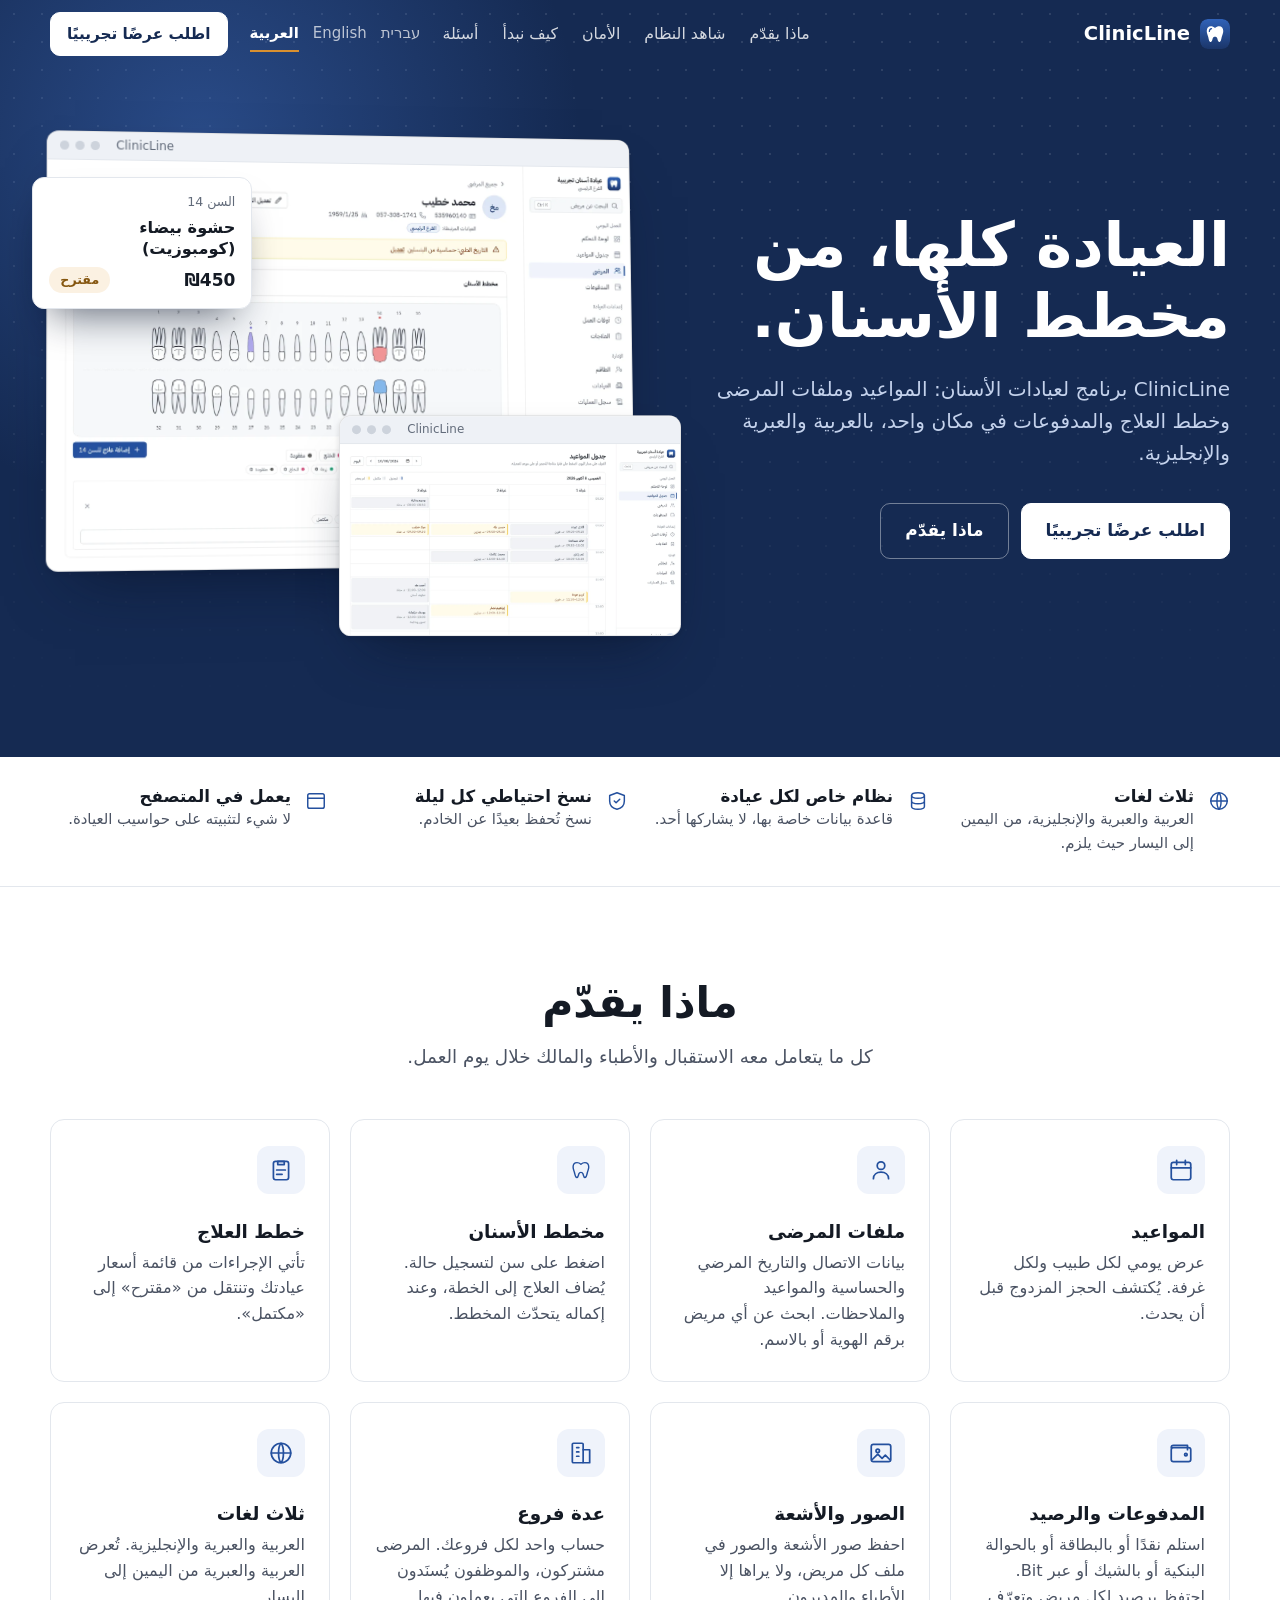
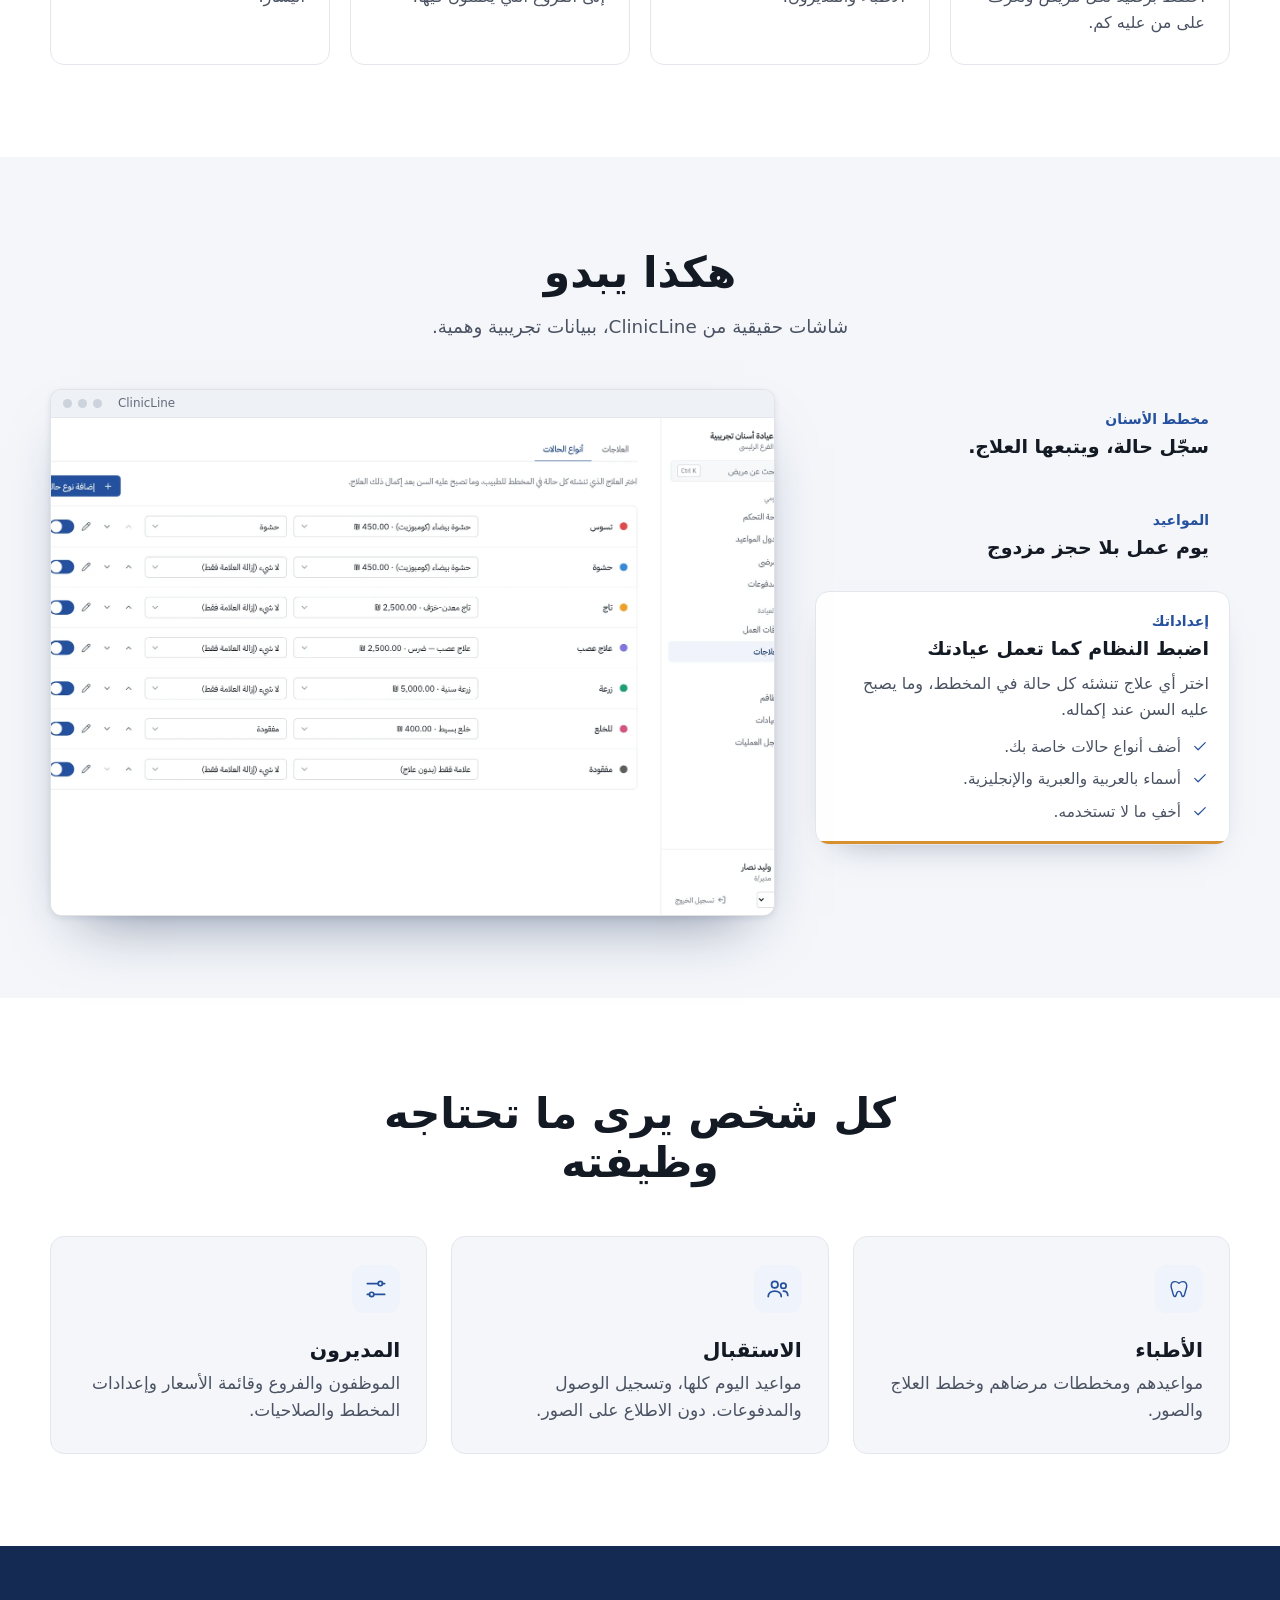
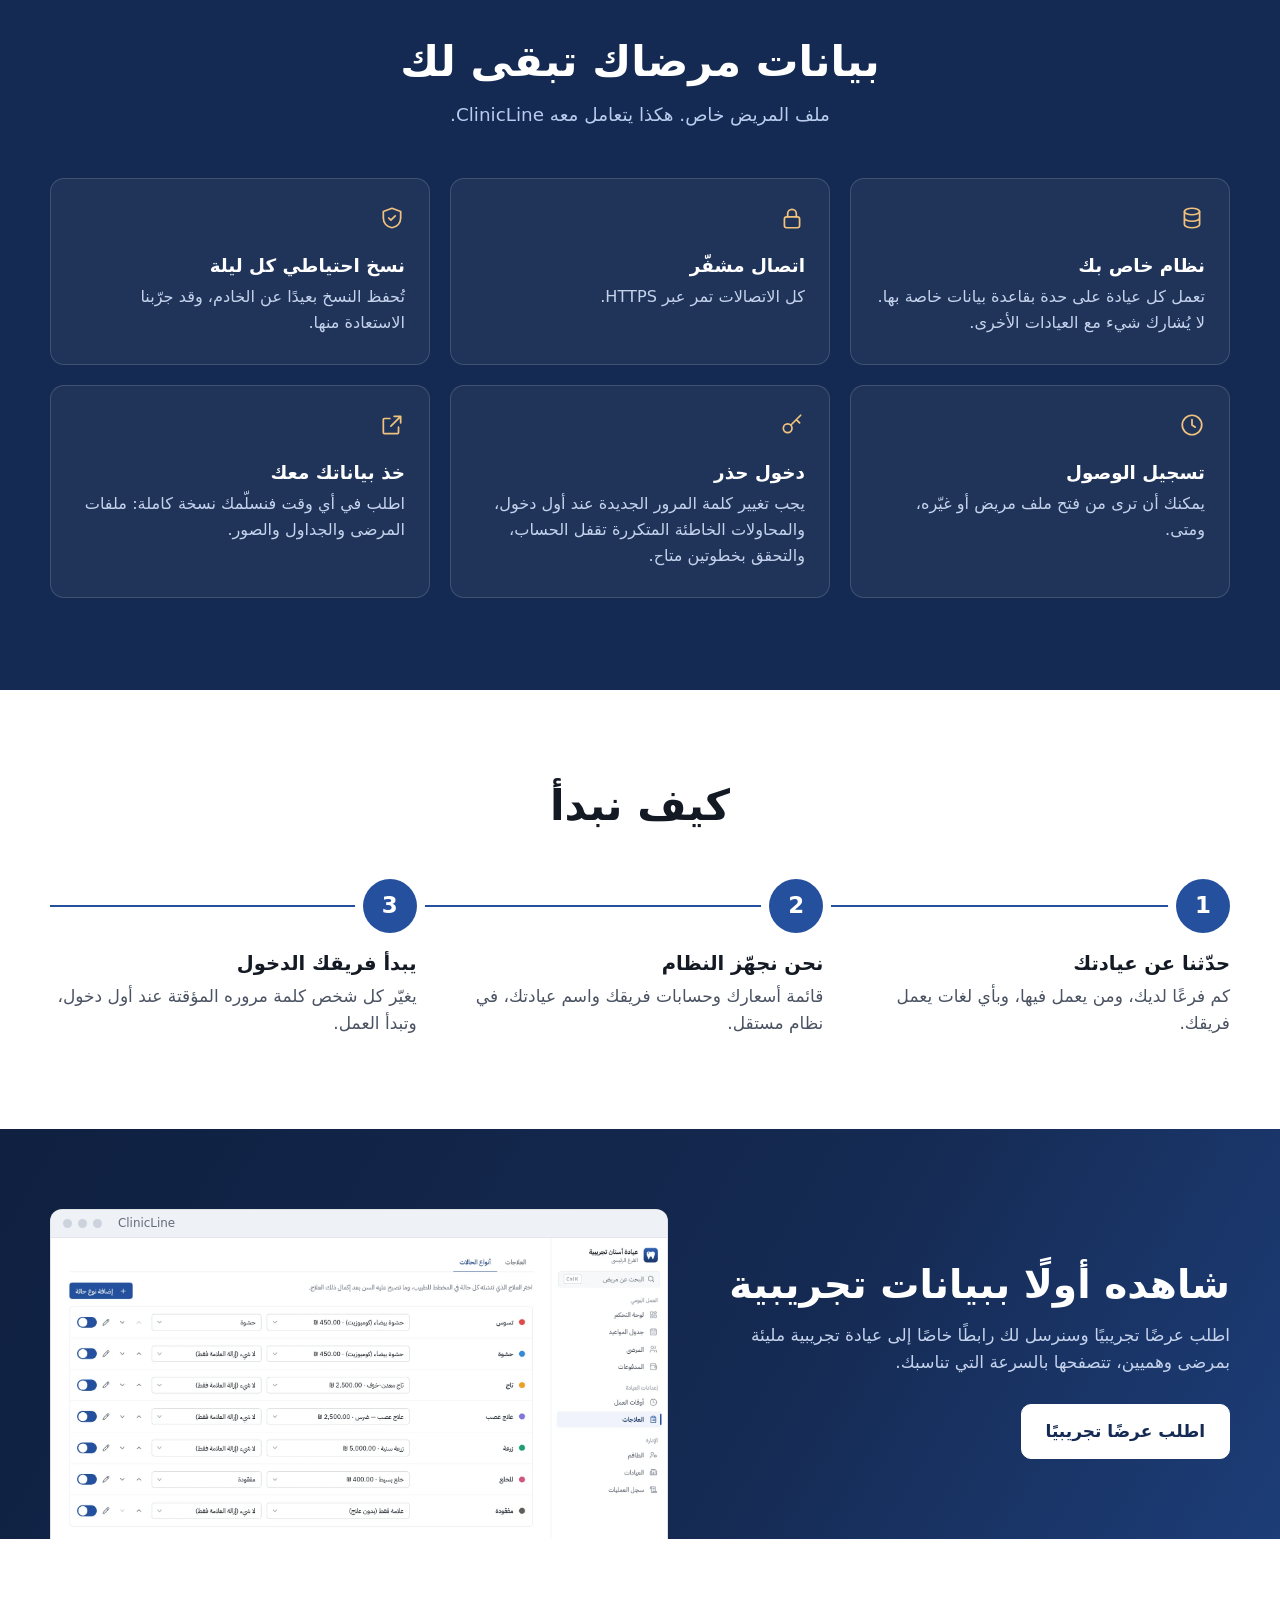
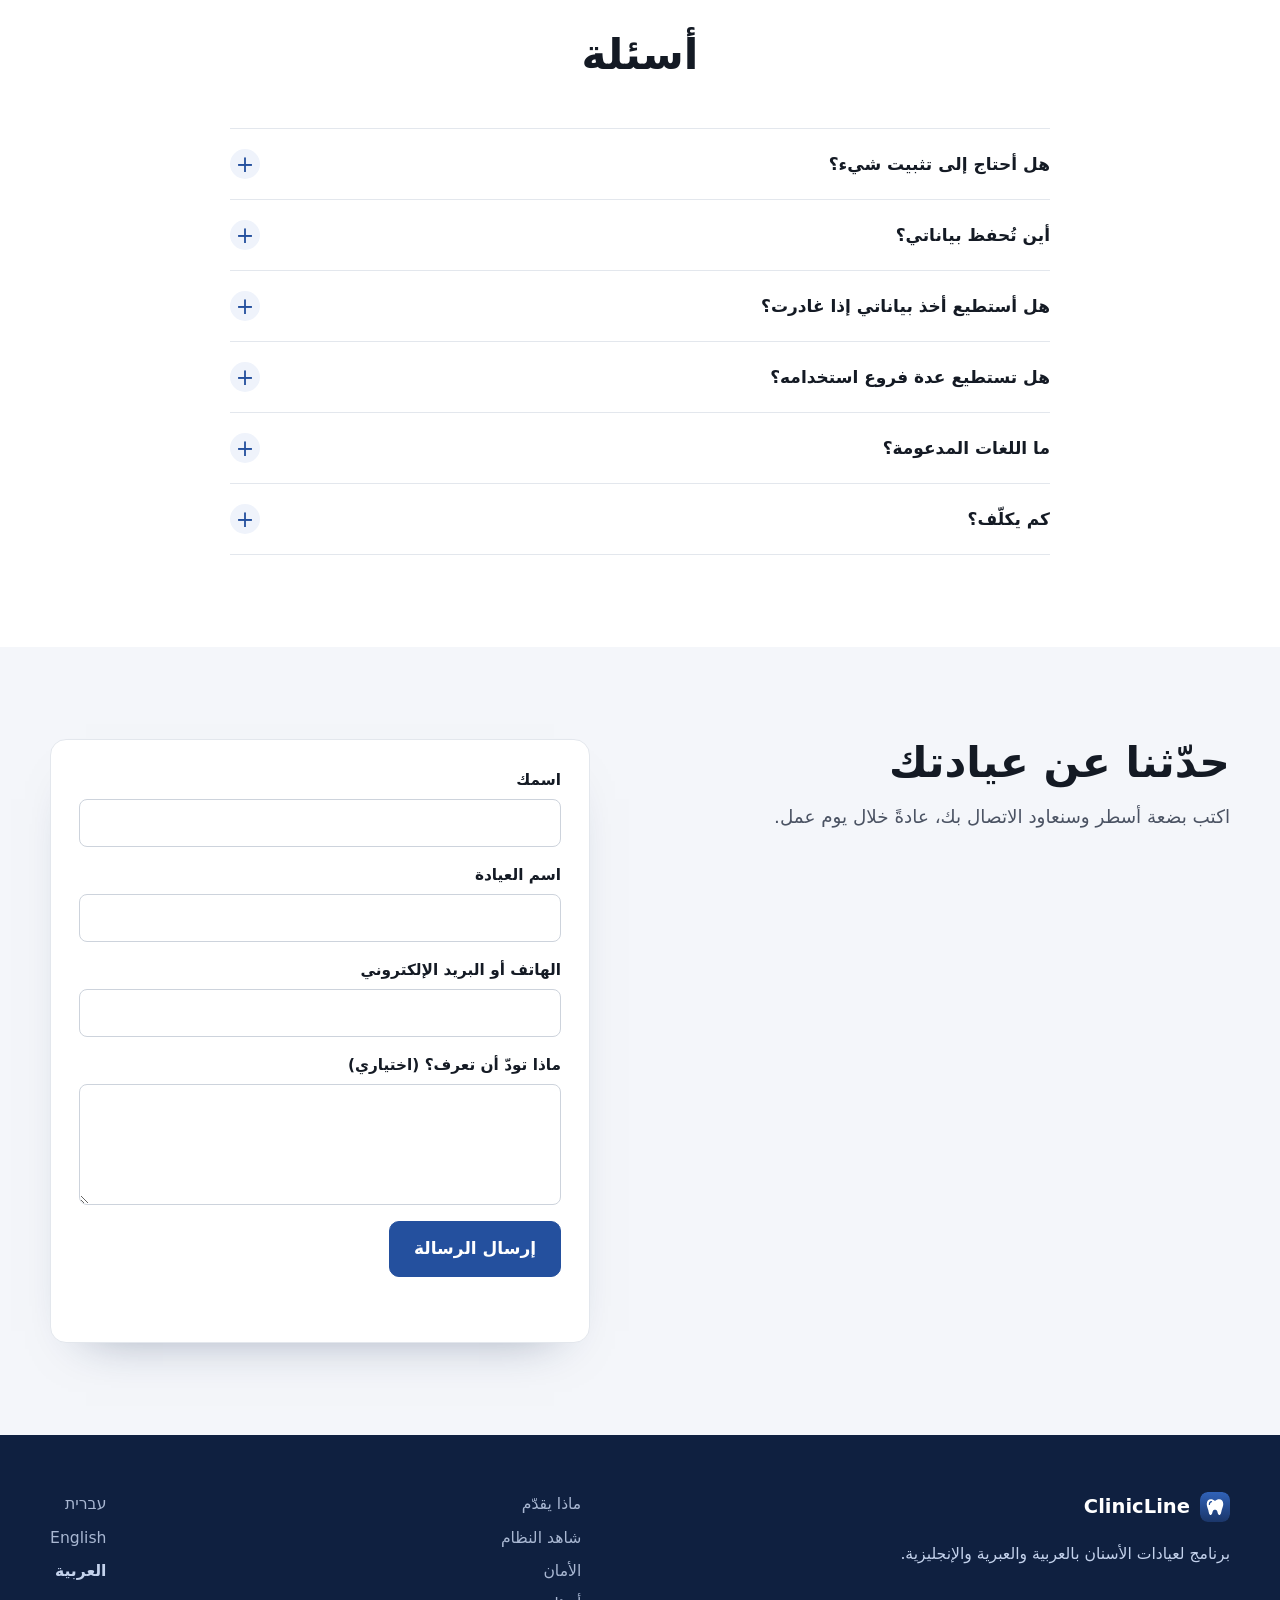
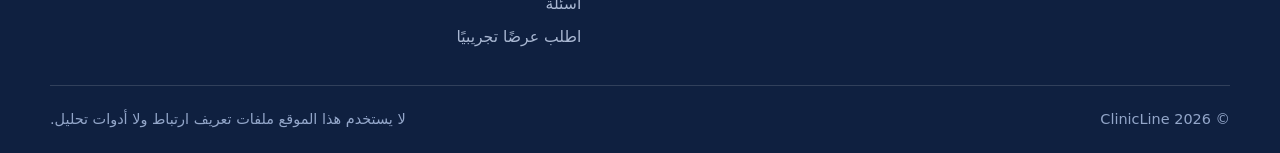
==== commit 3f98d527: "Redesign: business look, real product screenshots, product tour and animations Co-Authored-By: Claud" ====
--- a/ar/index.html
+++ b/ar/index.html
@@ -17,26 +17,29 @@
   <meta property="og:url" content="https://mahmoodana1.github.io/pages/ar/">
   <meta property="og:image" content="https://mahmoodana1.github.io/pages/assets/og.png">
   <meta name="twitter:card" content="summary_large_image">
-  <meta name="theme-color" content="#1B366A">
+  <meta name="theme-color" content="#152a52">
   <link rel="icon" href="../assets/icon.svg" type="image/svg+xml">
   <link rel="preload" href="../assets/fonts/ibm-plex-sans-600.woff2" as="font" type="font/woff2" crossorigin>
+  <link rel="preload" href="../assets/shots/ar-patient.webp" as="image" type="image/webp">
   <link rel="stylesheet" href="../assets/fonts.css">
   <link rel="stylesheet" href="../assets/style.css">
+  <script>document.documentElement.classList.add('js')</script>
   <script type="application/ld+json">{"@context":"https://schema.org","@type":"SoftwareApplication","name":"ClinicLine","applicationCategory":"BusinessApplication","operatingSystem":"Web browser","description":"المواعيد وملفات المرضى ومخطط أسنان تفاعلي وخطط العلاج والمدفوعات لعيادات الأسنان. تحصل كل عيادة على نظام خاص بها.","inLanguage":["he","ar","en"],"url":"https://mahmoodana1.github.io/pages/"}</script>
 </head>
 <body>
   <a class="skip" href="#main">تخطَّ إلى المحتوى</a>
-  <header class="top">
+  <header class="top" id="top">
     <div class="wrap top-row">
-      <a class="brand" href="../ar/"><img src="../assets/icon.svg" alt="" width="28" height="28"><span>ClinicLine</span></a>
+      <a class="brand" href="../ar/"><img src="../assets/icon.svg" alt="" width="30" height="30"><span>ClinicLine</span></a>
       <nav class="nav" aria-label="القائمة">
         <a href="#features">ماذا يقدّم</a>
+        <a href="#tour">شاهد النظام</a>
         <a href="#security">الأمان</a>
         <a href="#start">كيف نبدأ</a>
         <a href="#faq">أسئلة</a>
       </nav>
       <div class="langs" aria-label="Language"><a href="../" lang="he" hreflang="he">עברית</a><a href="../en/" lang="en" hreflang="en">English</a><a href="../ar/" lang="ar" hreflang="ar" aria-current="true">العربية</a></div>
-      <a class="btn btn-small" href="#contact">اطلب عرضًا تجريبيًا</a>
+      <a class="btn btn-small btn-top" href="#contact">اطلب عرضًا تجريبيًا</a>
     </div>
   </header>
 
@@ -44,79 +47,85 @@
     <section class="hero">
       <div class="wrap hero-grid">
         <div class="hero-copy">
-          <h1>العيادة كلها، من مخطط الأسنان.</h1>
-          <p class="lead">ClinicLine برنامج لعيادات الأسنان: المواعيد وملفات المرضى وخطط العلاج والمدفوعات في مكان واحد، بالعربية والعبرية والإنجليزية.</p>
-          <p class="hero-actions">
-            <a class="btn" href="#contact">اطلب عرضًا تجريبيًا</a>
-            <a class="btn btn-quiet" href="#features">ماذا يقدّم</a>
+          <h1 class="rise" style="--d:0ms">العيادة كلها، من مخطط الأسنان.</h1>
+          <p class="lead rise" style="--d:120ms">ClinicLine برنامج لعيادات الأسنان: المواعيد وملفات المرضى وخطط العلاج والمدفوعات في مكان واحد، بالعربية والعبرية والإنجليزية.</p>
+          <p class="hero-actions rise" style="--d:240ms">
+            <a class="btn btn-light" href="#contact">اطلب عرضًا تجريبيًا</a>
+            <a class="btn btn-ghost" href="#tour">ماذا يقدّم</a>
           </p>
         </div>
-        <div class="chart-card" id="chart" data-lang="ar">
-          <p class="chart-label">جرّب المخطط</p>
-          <div class="arch-wrap" dir="ltr"><svg class="arch" viewBox="0 0 528 94" role="group" aria-label="جرّب المخطط"><g class="tooth" data-n="3" role="button" tabindex="0" aria-pressed="false" aria-label="السن 3"><rect class="hit" x="0" y="0" width="44" height="94"/><g transform="translate(-18.00 4.50) scale(2.5)"><path class="crown" d="M16 9.6C14.6 8.4 13.2 7.8 11.6 7.8 8.9 7.8 7.2 9.9 7.2 12.8c0 2.4 1 4.1 1.6 6.4.6 2.4.9 5.4 2.6 5.4 1.6 0 1.7-2.7 2.3-4.3.4-1 1.2-1.5 2.3-1.5s1.9.5 2.3 1.5c.6 1.6.7 4.3 2.3 4.3 1.7 0 2-3 2.6-5.4.6-2.3 1.6-4 1.6-6.4 0-2.9-1.7-5-4.4-5-1.6 0-3 .6-4.4 1.8z"/></g><path class="cross" d="M10 36L34 60M34 36L10 60"/><text class="num" x="22" y="88" text-anchor="middle">3</text></g><g class="tooth" data-n="4" role="button" tabindex="0" aria-pressed="false" aria-label="السن 4"><rect class="hit" x="44" y="0" width="44" height="94"/><g transform="translate(30.80 11.88) scale(2.2)"><path class="crown" d="M16 9.6C14.6 8.4 13.2 7.8 11.6 7.8 8.9 7.8 7.2 9.9 7.2 12.8c0 2.4 1 4.1 1.6 6.4.6 2.4.9 5.4 2.6 5.4 1.6 0 1.7-2.7 2.3-4.3.4-1 1.2-1.5 2.3-1.5s1.9.5 2.3 1.5c.6 1.6.7 4.3 2.3 4.3 1.7 0 2-3 2.6-5.4.6-2.3 1.6-4 1.6-6.4 0-2.9-1.7-5-4.4-5-1.6 0-3 .6-4.4 1.8z"/></g><path class="cross" d="M54 36L78 60M78 36L54 60"/><text class="num" x="66" y="88" text-anchor="middle">4</text></g><g class="tooth" data-n="5" role="button" tabindex="0" aria-pressed="false" aria-label="السن 5"><rect class="hit" x="88" y="0" width="44" height="94"/><g transform="translate(74.80 11.88) scale(2.2)"><path class="crown" d="M16 9.6C14.6 8.4 13.2 7.8 11.6 7.8 8.9 7.8 7.2 9.9 7.2 12.8c0 2.4 1 4.1 1.6 6.4.6 2.4.9 5.4 2.6 5.4 1.6 0 1.7-2.7 2.3-4.3.4-1 1.2-1.5 2.3-1.5s1.9.5 2.3 1.5c.6 1.6.7 4.3 2.3 4.3 1.7 0 2-3 2.6-5.4.6-2.3 1.6-4 1.6-6.4 0-2.9-1.7-5-4.4-5-1.6 0-3 .6-4.4 1.8z"/></g><path class="cross" d="M98 36L122 60M122 36L98 60"/><text class="num" x="110" y="88" text-anchor="middle">5</text></g><g class="tooth" data-n="6" role="button" tabindex="0" aria-pressed="false" aria-label="السن 6"><rect class="hit" x="132" y="0" width="44" height="94"/><g transform="translate(119.60 13.11) scale(2.15)"><path class="crown" d="M16 9.6C14.6 8.4 13.2 7.8 11.6 7.8 8.9 7.8 7.2 9.9 7.2 12.8c0 2.4 1 4.1 1.6 6.4.6 2.4.9 5.4 2.6 5.4 1.6 0 1.7-2.7 2.3-4.3.4-1 1.2-1.5 2.3-1.5s1.9.5 2.3 1.5c.6 1.6.7 4.3 2.3 4.3 1.7 0 2-3 2.6-5.4.6-2.3 1.6-4 1.6-6.4 0-2.9-1.7-5-4.4-5-1.6 0-3 .6-4.4 1.8z"/></g><path class="cross" d="M142 36L166 60M166 36L142 60"/><text class="num" x="154" y="88" text-anchor="middle">6</text></g><g class="tooth" data-n="7" role="button" tabindex="0" aria-pressed="false" aria-label="السن 7"><rect class="hit" x="176" y="0" width="44" height="94"/><g transform="translate(167.60 19.26) scale(1.9)"><path class="crown" d="M16 9.6C14.6 8.4 13.2 7.8 11.6 7.8 8.9 7.8 7.2 9.9 7.2 12.8c0 2.4 1 4.1 1.6 6.4.6 2.4.9 5.4 2.6 5.4 1.6 0 1.7-2.7 2.3-4.3.4-1 1.2-1.5 2.3-1.5s1.9.5 2.3 1.5c.6 1.6.7 4.3 2.3 4.3 1.7 0 2-3 2.6-5.4.6-2.3 1.6-4 1.6-6.4 0-2.9-1.7-5-4.4-5-1.6 0-3 .6-4.4 1.8z"/></g><path class="cross" d="M186 36L210 60M210 36L186 60"/><text class="num" x="198" y="88" text-anchor="middle">7</text></g><g class="tooth" data-n="8" role="button" tabindex="0" aria-pressed="false" aria-label="السن 8"><rect class="hit" x="220" y="0" width="44" height="94"/><g transform="translate(211.60 19.26) scale(1.9)"><path class="crown" d="M16 9.6C14.6 8.4 13.2 7.8 11.6 7.8 8.9 7.8 7.2 9.9 7.2 12.8c0 2.4 1 4.1 1.6 6.4.6 2.4.9 5.4 2.6 5.4 1.6 0 1.7-2.7 2.3-4.3.4-1 1.2-1.5 2.3-1.5s1.9.5 2.3 1.5c.6 1.6.7 4.3 2.3 4.3 1.7 0 2-3 2.6-5.4.6-2.3 1.6-4 1.6-6.4 0-2.9-1.7-5-4.4-5-1.6 0-3 .6-4.4 1.8z"/></g><path class="cross" d="M230 36L254 60M254 36L230 60"/><text class="num" x="242" y="88" text-anchor="middle">8</text></g><g class="tooth" data-n="9" role="button" tabindex="0" aria-pressed="false" aria-label="السن 9"><rect class="hit" x="264" y="0" width="44" height="94"/><g transform="translate(255.60 19.26) scale(1.9)"><path class="crown" d="M16 9.6C14.6 8.4 13.2 7.8 11.6 7.8 8.9 7.8 7.2 9.9 7.2 12.8c0 2.4 1 4.1 1.6 6.4.6 2.4.9 5.4 2.6 5.4 1.6 0 1.7-2.7 2.3-4.3.4-1 1.2-1.5 2.3-1.5s1.9.5 2.3 1.5c.6 1.6.7 4.3 2.3 4.3 1.7 0 2-3 2.6-5.4.6-2.3 1.6-4 1.6-6.4 0-2.9-1.7-5-4.4-5-1.6 0-3 .6-4.4 1.8z"/></g><path class="cross" d="M274 36L298 60M298 36L274 60"/><text class="num" x="286" y="88" text-anchor="middle">9</text></g><g class="tooth" data-n="10" role="button" tabindex="0" aria-pressed="false" aria-label="السن 10"><rect class="hit" x="308" y="0" width="44" height="94"/><g transform="translate(299.60 19.26) scale(1.9)"><path class="crown" d="M16 9.6C14.6 8.4 13.2 7.8 11.6 7.8 8.9 7.8 7.2 9.9 7.2 12.8c0 2.4 1 4.1 1.6 6.4.6 2.4.9 5.4 2.6 5.4 1.6 0 1.7-2.7 2.3-4.3.4-1 1.2-1.5 2.3-1.5s1.9.5 2.3 1.5c.6 1.6.7 4.3 2.3 4.3 1.7 0 2-3 2.6-5.4.6-2.3 1.6-4 1.6-6.4 0-2.9-1.7-5-4.4-5-1.6 0-3 .6-4.4 1.8z"/></g><path class="cross" d="M318 36L342 60M342 36L318 60"/><text class="num" x="330" y="88" text-anchor="middle">10</text></g><g class="tooth" data-n="11" role="button" tabindex="0" aria-pressed="false" aria-label="السن 11"><rect class="hit" x="352" y="0" width="44" height="94"/><g transform="translate(339.60 13.11) scale(2.15)"><path class="crown" d="M16 9.6C14.6 8.4 13.2 7.8 11.6 7.8 8.9 7.8 7.2 9.9 7.2 12.8c0 2.4 1 4.1 1.6 6.4.6 2.4.9 5.4 2.6 5.4 1.6 0 1.7-2.7 2.3-4.3.4-1 1.2-1.5 2.3-1.5s1.9.5 2.3 1.5c.6 1.6.7 4.3 2.3 4.3 1.7 0 2-3 2.6-5.4.6-2.3 1.6-4 1.6-6.4 0-2.9-1.7-5-4.4-5-1.6 0-3 .6-4.4 1.8z"/></g><path class="cross" d="M362 36L386 60M386 36L362 60"/><text class="num" x="374" y="88" text-anchor="middle">11</text></g><g class="tooth" data-n="12" role="button" tabindex="0" aria-pressed="false" aria-label="السن 12"><rect class="hit" x="396" y="0" width="44" height="94"/><g transform="translate(382.80 11.88) scale(2.2)"><path class="crown" d="M16 9.6C14.6 8.4 13.2 7.8 11.6 7.8 8.9 7.8 7.2 9.9 7.2 12.8c0 2.4 1 4.1 1.6 6.4.6 2.4.9 5.4 2.6 5.4 1.6 0 1.7-2.7 2.3-4.3.4-1 1.2-1.5 2.3-1.5s1.9.5 2.3 1.5c.6 1.6.7 4.3 2.3 4.3 1.7 0 2-3 2.6-5.4.6-2.3 1.6-4 1.6-6.4 0-2.9-1.7-5-4.4-5-1.6 0-3 .6-4.4 1.8z"/></g><path class="cross" d="M406 36L430 60M430 36L406 60"/><text class="num" x="418" y="88" text-anchor="middle">12</text></g><g class="tooth" data-n="13" role="button" tabindex="0" aria-pressed="false" aria-label="السن 13"><rect class="hit" x="440" y="0" width="44" height="94"/><g transform="translate(426.80 11.88) scale(2.2)"><path class="crown" d="M16 9.6C14.6 8.4 13.2 7.8 11.6 7.8 8.9 7.8 7.2 9.9 7.2 12.8c0 2.4 1 4.1 1.6 6.4.6 2.4.9 5.4 2.6 5.4 1.6 0 1.7-2.7 2.3-4.3.4-1 1.2-1.5 2.3-1.5s1.9.5 2.3 1.5c.6 1.6.7 4.3 2.3 4.3 1.7 0 2-3 2.6-5.4.6-2.3 1.6-4 1.6-6.4 0-2.9-1.7-5-4.4-5-1.6 0-3 .6-4.4 1.8z"/></g><path class="cross" d="M450 36L474 60M474 36L450 60"/><text class="num" x="462" y="88" text-anchor="middle">13</text></g><g class="tooth" data-n="14" role="button" tabindex="0" aria-pressed="false" aria-label="السن 14"><rect class="hit" x="484" y="0" width="44" height="94"/><g transform="translate(466.00 4.50) scale(2.5)"><path class="crown" d="M16 9.6C14.6 8.4 13.2 7.8 11.6 7.8 8.9 7.8 7.2 9.9 7.2 12.8c0 2.4 1 4.1 1.6 6.4.6 2.4.9 5.4 2.6 5.4 1.6 0 1.7-2.7 2.3-4.3.4-1 1.2-1.5 2.3-1.5s1.9.5 2.3 1.5c.6 1.6.7 4.3 2.3 4.3 1.7 0 2-3 2.6-5.4.6-2.3 1.6-4 1.6-6.4 0-2.9-1.7-5-4.4-5-1.6 0-3 .6-4.4 1.8z"/></g><path class="cross" d="M494 36L518 60M518 36L494 60"/><text class="num" x="506" y="88" text-anchor="middle">14</text></g></svg></div>
-          <div class="chart-actions">
-            <p class="chart-hint" aria-live="polite">اختر سنًّا ثم أضف حالة.</p>
-            <div class="chart-buttons">
-              <button type="button" class="chip chip-caries" data-add="caries" disabled>تسوّس</button>
-              <button type="button" class="chip chip-extract" data-add="extract" disabled>للخلع</button>
-            </div>
+        <div class="stage rise" style="--d:200ms" id="stage">
+          <figure class="frame frame-main"><div class="frame-bar" dir="ltr"><i></i><i></i><i></i><span>ClinicLine</span></div><img src="../assets/shots/ar-patient.webp" width="1800" height="1475" alt="شاشة المريض في ClinicLine مع مخطط الأسنان وعلاج بانتظار الموافقة" fetchpriority="high"></figure>
+          <figure class="frame frame-side"><div class="frame-bar" dir="ltr"><i></i><i></i><i></i><span>ClinicLine</span></div><img src="../assets/shots/ar-schedule.webp" width="1800" height="1125" alt="جدول المواعيد اليومي في ClinicLine مع الغرف جنبًا إلى جنب" loading="lazy" decoding="async"></figure>
+          <div class="callout" id="callout" aria-hidden="true">
+            <span class="callout-title">السن 14</span>
+            <span class="callout-name">حشوة بيضاء (كومبوزيت)</span>
+            <span class="callout-row"><b>₪450</b><span class="callout-chip" data-state="proposed">مقترح</span></span>
           </div>
-          <div class="plan">
-            <div class="plan-head"><h2>خطة العلاج</h2><button type="button" class="link" data-reset hidden>ابدأ من جديد</button></div>
-            <ul class="plan-list" aria-live="polite"></ul>
-            <p class="plan-empty">لا شيء بعد. الحالة المسجّلة على سن تتحوّل هنا إلى علاج.</p>
-          </div>
-          <p class="chart-note">عرض مبسّط. المخطط الحقيقي فيه الأسنان الـ32 كلها، مع الأسطح والملاحظات.</p>
         </div>
       </div>
     </section>
 
+    <section class="trust" aria-label="ClinicLine">
+      <div class="wrap"><ul class="trust-list"><li><svg class="ico" viewBox="0 0 24 24" fill="none" stroke="currentColor" stroke-width="1.6" stroke-linecap="round" stroke-linejoin="round" aria-hidden="true"><circle cx="12" cy="12" r="9"/><path d="M3 12h18M12 3c3 3 3 15 0 18M12 3c-3 3-3 15 0 18"/></svg><div><h3>ثلاث لغات</h3><p>العربية والعبرية والإنجليزية، من اليمين إلى اليسار حيث يلزم.</p></div></li><li><svg class="ico" viewBox="0 0 24 24" fill="none" stroke="currentColor" stroke-width="1.6" stroke-linecap="round" stroke-linejoin="round" aria-hidden="true"><ellipse cx="12" cy="6" rx="7" ry="3"/><path d="M5 6v6c0 1.7 3.1 3 7 3s7-1.3 7-3V6M5 12v6c0 1.7 3.1 3 7 3s7-1.3 7-3v-6"/></svg><div><h3>نظام خاص لكل عيادة</h3><p>قاعدة بيانات خاصة بها، لا يشاركها أحد.</p></div></li><li><svg class="ico" viewBox="0 0 24 24" fill="none" stroke="currentColor" stroke-width="1.6" stroke-linecap="round" stroke-linejoin="round" aria-hidden="true"><path d="M12 3l8 3v6c0 4.5-3.2 8-8 9-4.8-1-8-4.5-8-9V6z"/><path d="m9 12 2 2 4-4"/></svg><div><h3>نسخ احتياطي كل ليلة</h3><p>نسخ تُحفظ بعيدًا عن الخادم.</p></div></li><li><svg class="ico" viewBox="0 0 24 24" fill="none" stroke="currentColor" stroke-width="1.6" stroke-linecap="round" stroke-linejoin="round" aria-hidden="true"><rect x="3" y="4" width="18" height="16" rx="2"/><path d="M3 9h18"/></svg><div><h3>يعمل في المتصفح</h3><p>لا شيء لتثبيته على حواسيب العيادة.</p></div></li></ul></div>
+    </section>
+
     <section class="section" id="features">
       <div class="wrap">
-        <div class="section-head"><h2>ماذا يقدّم</h2><p>كل ما يتعامل معه الاستقبال والأطباء والمالك خلال يوم العمل.</p></div>
-        <ul class="feature-list"><li><h3>المواعيد</h3><p>عرض يومي لكل طبيب ولكل غرفة. يُكتشف الحجز المزدوج قبل أن يحدث.</p></li><li><h3>ملفات المرضى</h3><p>بيانات الاتصال والتاريخ المرضي والحساسية والمواعيد والملاحظات. ابحث عن أي مريض برقم الهوية أو بالاسم.</p></li><li><h3>مخطط الأسنان</h3><p>اضغط على سن لتسجيل حالة. يُضاف العلاج إلى الخطة، وعند إكماله يتحدّث المخطط.</p></li><li><h3>خطط العلاج</h3><p>تأتي الإجراءات من قائمة أسعار عيادتك وتنتقل من «مقترح» إلى «مكتمل».</p></li><li><h3>المدفوعات والرصيد</h3><p>استلم نقدًا أو بالبطاقة أو بالحوالة البنكية أو بالشيك أو عبر Bit. احتفظ برصيد لكل مريض وتعرّف على من عليه كم.</p></li><li><h3>الصور والأشعة</h3><p>احفظ صور الأشعة والصور في ملف كل مريض، ولا يراها إلا الأطباء والمديرون.</p></li><li><h3>عدة فروع</h3><p>حساب واحد لكل فروعك. المرضى مشتركون، والموظفون يُسنَدون إلى الفروع التي يعملون فيها.</p></li><li><h3>ثلاث لغات</h3><p>العربية والعبرية والإنجليزية. تُعرض العربية والعبرية من اليمين إلى اليسار.</p></li></ul>
+        <div class="section-head" data-reveal><h2>ماذا يقدّم</h2><p>كل ما يتعامل معه الاستقبال والأطباء والمالك خلال يوم العمل.</p></div>
+        <ul class="cards"><li class="card" data-reveal style="--d:0ms"><svg class="ico ico-lg" viewBox="0 0 24 24" fill="none" stroke="currentColor" stroke-width="1.6" stroke-linecap="round" stroke-linejoin="round" aria-hidden="true"><rect x="3" y="5" width="18" height="16" rx="2"/><path d="M3 10h18M8 3v4M16 3v4"/></svg><h3>المواعيد</h3><p>عرض يومي لكل طبيب ولكل غرفة. يُكتشف الحجز المزدوج قبل أن يحدث.</p></li><li class="card" data-reveal style="--d:70ms"><svg class="ico ico-lg" viewBox="0 0 24 24" fill="none" stroke="currentColor" stroke-width="1.6" stroke-linecap="round" stroke-linejoin="round" aria-hidden="true"><circle cx="12" cy="8" r="3.5"/><path d="M5 20c0-3.9 3.1-6 7-6s7 2.1 7 6"/></svg><h3>ملفات المرضى</h3><p>بيانات الاتصال والتاريخ المرضي والحساسية والمواعيد والملاحظات. ابحث عن أي مريض برقم الهوية أو بالاسم.</p></li><li class="card" data-reveal style="--d:140ms"><svg class="ico ico-lg" viewBox="0 0 24 24" fill="none" stroke="currentColor" stroke-width="1.6" stroke-linecap="round" stroke-linejoin="round" aria-hidden="true"><g transform="translate(-1.2 -1.2) scale(.82)"><path d="M16 9.6C14.6 8.4 13.2 7.8 11.6 7.8 8.9 7.8 7.2 9.9 7.2 12.8c0 2.4 1 4.1 1.6 6.4.6 2.4.9 5.4 2.6 5.4 1.6 0 1.7-2.7 2.3-4.3.4-1 1.2-1.5 2.3-1.5s1.9.5 2.3 1.5c.6 1.6.7 4.3 2.3 4.3 1.7 0 2-3 2.6-5.4.6-2.3 1.6-4 1.6-6.4 0-2.9-1.7-5-4.4-5-1.6 0-3 .6-4.4 1.8z"/></g></svg><h3>مخطط الأسنان</h3><p>اضغط على سن لتسجيل حالة. يُضاف العلاج إلى الخطة، وعند إكماله يتحدّث المخطط.</p></li><li class="card" data-reveal style="--d:210ms"><svg class="ico ico-lg" viewBox="0 0 24 24" fill="none" stroke="currentColor" stroke-width="1.6" stroke-linecap="round" stroke-linejoin="round" aria-hidden="true"><rect x="5" y="4" width="14" height="17" rx="2"/><path d="M9 4h6v3H9zM8 12h8M8 16h5"/></svg><h3>خطط العلاج</h3><p>تأتي الإجراءات من قائمة أسعار عيادتك وتنتقل من «مقترح» إلى «مكتمل».</p></li><li class="card" data-reveal style="--d:0ms"><svg class="ico ico-lg" viewBox="0 0 24 24" fill="none" stroke="currentColor" stroke-width="1.6" stroke-linecap="round" stroke-linejoin="round" aria-hidden="true"><path d="M3 7a2 2 0 0 1 2-2h13v4"/><rect x="3" y="7" width="18" height="13" rx="2"/><circle cx="16.5" cy="13.5" r="1.2"/></svg><h3>المدفوعات والرصيد</h3><p>استلم نقدًا أو بالبطاقة أو بالحوالة البنكية أو بالشيك أو عبر Bit. احتفظ برصيد لكل مريض وتعرّف على من عليه كم.</p></li><li class="card" data-reveal style="--d:70ms"><svg class="ico ico-lg" viewBox="0 0 24 24" fill="none" stroke="currentColor" stroke-width="1.6" stroke-linecap="round" stroke-linejoin="round" aria-hidden="true"><rect x="3" y="4" width="18" height="16" rx="2"/><circle cx="9" cy="10" r="1.6"/><path d="m4 18 5-5 4 4 3-3 4 4"/></svg><h3>الصور والأشعة</h3><p>احفظ صور الأشعة والصور في ملف كل مريض، ولا يراها إلا الأطباء والمديرون.</p></li><li class="card" data-reveal style="--d:140ms"><svg class="ico ico-lg" viewBox="0 0 24 24" fill="none" stroke="currentColor" stroke-width="1.6" stroke-linecap="round" stroke-linejoin="round" aria-hidden="true"><rect x="4" y="3" width="10" height="18" rx="1"/><path d="M14 9h6v12h-6M8 7h2M8 11h2M8 15h2"/></svg><h3>عدة فروع</h3><p>حساب واحد لكل فروعك. المرضى مشتركون، والموظفون يُسنَدون إلى الفروع التي يعملون فيها.</p></li><li class="card" data-reveal style="--d:210ms"><svg class="ico ico-lg" viewBox="0 0 24 24" fill="none" stroke="currentColor" stroke-width="1.6" stroke-linecap="round" stroke-linejoin="round" aria-hidden="true"><circle cx="12" cy="12" r="9"/><path d="M3 12h18M12 3c3 3 3 15 0 18M12 3c-3 3-3 15 0 18"/></svg><h3>ثلاث لغات</h3><p>العربية والعبرية والإنجليزية. تُعرض العربية والعبرية من اليمين إلى اليسار.</p></li></ul>
       </div>
     </section>
 
-    <section class="section section-wash" id="roles">
+    <section class="section section-wash" id="tour">
       <div class="wrap">
-        <div class="section-head"><h2>كل شخص يرى ما تحتاجه وظيفته</h2></div>
-        <ul class="roles"><li><h3>الأطباء</h3><p>مواعيدهم ومخططات مرضاهم وخطط العلاج والصور.</p></li><li><h3>الاستقبال</h3><p>مواعيد اليوم كلها، وتسجيل الوصول والمدفوعات. دون الاطلاع على الصور.</p></li><li><h3>المديرون</h3><p>الموظفون والفروع وقائمة الأسعار وإعدادات المخطط والصلاحيات.</p></li></ul>
+        <div class="section-head" data-reveal><h2>هكذا يبدو</h2><p>شاشات حقيقية من ClinicLine، ببيانات تجريبية وهمية.</p></div>
+        <div class="tour" id="tour-ui" data-reveal>
+          <div class="tour-tabs" role="tablist" aria-orientation="vertical"><button type="button" role="tab" id="tab-0" aria-selected="true" aria-controls="panel-0" tabindex="0" class="tour-tab is-on" data-i="0"><span class="tour-tab-name">مخطط الأسنان</span><span class="tour-tab-title">سجّل حالة، ويتبعها العلاج.</span><span class="tour-tab-more"><span class="tour-more-in"><span class="tour-d">اضغط على سن واختر حالة. يضيف ClinicLine العلاج إلى خطة الطبيب بالسعر من قائمة أسعارك.</span><ul><li><svg class="ico ico-sm" viewBox="0 0 24 24" fill="none" stroke="currentColor" stroke-width="1.6" stroke-linecap="round" stroke-linejoin="round" aria-hidden="true"><path d="m5 12.5 4.5 4.5L19 7.5"/></svg><span>انقله من «مقترح» إلى «مكتمل» في الشاشة نفسها.</span></li><li><svg class="ico ico-sm" viewBox="0 0 24 24" fill="none" stroke="currentColor" stroke-width="1.6" stroke-linecap="round" stroke-linejoin="round" aria-hidden="true"><path d="m5 12.5 4.5 4.5L19 7.5"/></svg><span>إكمال حشوة أو خلع يحدّث المخطط تلقائيًا.</span></li><li><svg class="ico ico-sm" viewBox="0 0 24 24" fill="none" stroke="currentColor" stroke-width="1.6" stroke-linecap="round" stroke-linejoin="round" aria-hidden="true"><path d="m5 12.5 4.5 4.5L19 7.5"/></svg><span>أضف السطح والملاحظات دون مغادرة السن.</span></li></ul></span></span><span class="tour-bar" aria-hidden="true"></span></button><button type="button" role="tab" id="tab-1" aria-selected="false" aria-controls="panel-1" tabindex="-1" class="tour-tab" data-i="1"><span class="tour-tab-name">المواعيد</span><span class="tour-tab-title">يوم عمل بلا حجز مزدوج</span><span class="tour-tab-more"><span class="tour-more-in"><span class="tour-d">كل الأطباء والغرف جنبًا إلى جنب. في كل موعد ترى من سيأتي ومع من ولماذا.</span><ul><li><svg class="ico ico-sm" viewBox="0 0 24 24" fill="none" stroke="currentColor" stroke-width="1.6" stroke-linecap="round" stroke-linejoin="round" aria-hidden="true"><path d="m5 12.5 4.5 4.5L19 7.5"/></svg><span>تُكتشف التعارضات قبل الحفظ.</span></li><li><svg class="ico ico-sm" viewBox="0 0 24 24" fill="none" stroke="currentColor" stroke-width="1.6" stroke-linecap="round" stroke-linejoin="round" aria-hidden="true"><path d="m5 12.5 4.5 4.5L19 7.5"/></svg><span>المواعيد المكتملة ومن لم يحضر تظهر بنظرة واحدة.</span></li><li><svg class="ico ico-sm" viewBox="0 0 24 24" fill="none" stroke="currentColor" stroke-width="1.6" stroke-linecap="round" stroke-linejoin="round" aria-hidden="true"><path d="m5 12.5 4.5 4.5L19 7.5"/></svg><span>اضغط على فترة فارغة لحجزها.</span></li></ul></span></span><span class="tour-bar" aria-hidden="true"></span></button><button type="button" role="tab" id="tab-2" aria-selected="false" aria-controls="panel-2" tabindex="-1" class="tour-tab" data-i="2"><span class="tour-tab-name">إعداداتك</span><span class="tour-tab-title">اضبط النظام كما تعمل عيادتك</span><span class="tour-tab-more"><span class="tour-more-in"><span class="tour-d">اختر أي علاج تنشئه كل حالة في المخطط، وما يصبح عليه السن عند إكماله.</span><ul><li><svg class="ico ico-sm" viewBox="0 0 24 24" fill="none" stroke="currentColor" stroke-width="1.6" stroke-linecap="round" stroke-linejoin="round" aria-hidden="true"><path d="m5 12.5 4.5 4.5L19 7.5"/></svg><span>أضف أنواع حالات خاصة بك.</span></li><li><svg class="ico ico-sm" viewBox="0 0 24 24" fill="none" stroke="currentColor" stroke-width="1.6" stroke-linecap="round" stroke-linejoin="round" aria-hidden="true"><path d="m5 12.5 4.5 4.5L19 7.5"/></svg><span>أسماء بالعربية والعبرية والإنجليزية.</span></li><li><svg class="ico ico-sm" viewBox="0 0 24 24" fill="none" stroke="currentColor" stroke-width="1.6" stroke-linecap="round" stroke-linejoin="round" aria-hidden="true"><path d="m5 12.5 4.5 4.5L19 7.5"/></svg><span>أخفِ ما لا تستخدمه.</span></li></ul></span></span><span class="tour-bar" aria-hidden="true"></span></button></div>
+          <div class="tour-stage"><div role="tabpanel" id="panel-0" aria-labelledby="tab-0" class="tour-shot is-on"><figure class="frame "><div class="frame-bar" dir="ltr"><i></i><i></i><i></i><span>ClinicLine</span></div><img src="../assets/shots/ar-patient.webp" width="1800" height="1475" alt="شاشة المريض في ClinicLine مع مخطط الأسنان وعلاج بانتظار الموافقة" loading="lazy" decoding="async"></figure></div><div role="tabpanel" id="panel-1" aria-labelledby="tab-1" class="tour-shot"><figure class="frame "><div class="frame-bar" dir="ltr"><i></i><i></i><i></i><span>ClinicLine</span></div><img src="../assets/shots/ar-schedule.webp" width="1800" height="1125" alt="جدول المواعيد اليومي في ClinicLine مع الغرف جنبًا إلى جنب" loading="lazy" decoding="async"></figure></div><div role="tabpanel" id="panel-2" aria-labelledby="tab-2" class="tour-shot"><figure class="frame "><div class="frame-bar" dir="ltr"><i></i><i></i><i></i><span>ClinicLine</span></div><img src="../assets/shots/ar-types.webp" width="1800" height="1125" alt="شاشة إعدادات أنواع الحالات في مخطط ClinicLine" loading="lazy" decoding="async"></figure></div></div>
+        </div>
+      </div>
+    </section>
+
+    <section class="section" id="roles">
+      <div class="wrap">
+        <div class="section-head" data-reveal><h2>كل شخص يرى ما تحتاجه وظيفته</h2></div>
+        <ul class="roles"><li class="role" data-reveal style="--d:0ms"><svg class="ico ico-lg" viewBox="0 0 24 24" fill="none" stroke="currentColor" stroke-width="1.6" stroke-linecap="round" stroke-linejoin="round" aria-hidden="true"><g transform="translate(-1.2 -1.2) scale(.82)"><path d="M16 9.6C14.6 8.4 13.2 7.8 11.6 7.8 8.9 7.8 7.2 9.9 7.2 12.8c0 2.4 1 4.1 1.6 6.4.6 2.4.9 5.4 2.6 5.4 1.6 0 1.7-2.7 2.3-4.3.4-1 1.2-1.5 2.3-1.5s1.9.5 2.3 1.5c.6 1.6.7 4.3 2.3 4.3 1.7 0 2-3 2.6-5.4.6-2.3 1.6-4 1.6-6.4 0-2.9-1.7-5-4.4-5-1.6 0-3 .6-4.4 1.8z"/></g></svg><h3>الأطباء</h3><p>مواعيدهم ومخططات مرضاهم وخطط العلاج والصور.</p></li><li class="role" data-reveal style="--d:70ms"><svg class="ico ico-lg" viewBox="0 0 24 24" fill="none" stroke="currentColor" stroke-width="1.6" stroke-linecap="round" stroke-linejoin="round" aria-hidden="true"><circle cx="9" cy="8" r="3"/><path d="M3 19c0-3.3 2.7-5 6-5s6 1.7 6 5"/><circle cx="17" cy="9" r="2.5"/><path d="M17 14c2.4 0 4 1.3 4 4"/></svg><h3>الاستقبال</h3><p>مواعيد اليوم كلها، وتسجيل الوصول والمدفوعات. دون الاطلاع على الصور.</p></li><li class="role" data-reveal style="--d:140ms"><svg class="ico ico-lg" viewBox="0 0 24 24" fill="none" stroke="currentColor" stroke-width="1.6" stroke-linecap="round" stroke-linejoin="round" aria-hidden="true"><path d="M4 7h10M18 7h2M4 17h2M10 17h10"/><circle cx="16" cy="7" r="2"/><circle cx="8" cy="17" r="2"/></svg><h3>المديرون</h3><p>الموظفون والفروع وقائمة الأسعار وإعدادات المخطط والصلاحيات.</p></li></ul>
       </div>
     </section>
 
     <section class="section section-deep" id="security">
       <div class="wrap">
-        <div class="section-head"><h2>بيانات مرضاك تبقى لك</h2><p>ملف المريض خاص. هكذا يتعامل معه ClinicLine.</p></div>
-        <ul class="feature-list feature-list-dark"><li><h3>نظام خاص بك</h3><p>تعمل كل عيادة على حدة بقاعدة بيانات خاصة بها. لا يُشارك شيء مع العيادات الأخرى.</p></li><li><h3>اتصال مشفّر</h3><p>كل الاتصالات تمر عبر HTTPS.</p></li><li><h3>نسخ احتياطي كل ليلة</h3><p>تُحفظ النسخ بعيدًا عن الخادم، وقد جرّبنا الاستعادة منها.</p></li><li><h3>تسجيل الوصول</h3><p>يمكنك أن ترى من فتح ملف مريض أو غيّره، ومتى.</p></li><li><h3>دخول حذر</h3><p>يجب تغيير كلمة المرور الجديدة عند أول دخول، والمحاولات الخاطئة المتكررة تقفل الحساب، والتحقق بخطوتين متاح.</p></li><li><h3>خذ بياناتك معك</h3><p>اطلب في أي وقت فنسلّمك نسخة كاملة: ملفات المرضى والجداول والصور.</p></li></ul>
+        <div class="section-head" data-reveal><h2>بيانات مرضاك تبقى لك</h2><p>ملف المريض خاص. هكذا يتعامل معه ClinicLine.</p></div>
+        <ul class="secs"><li class="sec" data-reveal style="--d:0ms"><svg class="ico ico-lg" viewBox="0 0 24 24" fill="none" stroke="currentColor" stroke-width="1.6" stroke-linecap="round" stroke-linejoin="round" aria-hidden="true"><ellipse cx="12" cy="6" rx="7" ry="3"/><path d="M5 6v6c0 1.7 3.1 3 7 3s7-1.3 7-3V6M5 12v6c0 1.7 3.1 3 7 3s7-1.3 7-3v-6"/></svg><h3>نظام خاص بك</h3><p>تعمل كل عيادة على حدة بقاعدة بيانات خاصة بها. لا يُشارك شيء مع العيادات الأخرى.</p></li><li class="sec" data-reveal style="--d:70ms"><svg class="ico ico-lg" viewBox="0 0 24 24" fill="none" stroke="currentColor" stroke-width="1.6" stroke-linecap="round" stroke-linejoin="round" aria-hidden="true"><rect x="5" y="11" width="14" height="10" rx="2"/><path d="M8 11V8a4 4 0 0 1 8 0v3"/></svg><h3>اتصال مشفّر</h3><p>كل الاتصالات تمر عبر HTTPS.</p></li><li class="sec" data-reveal style="--d:140ms"><svg class="ico ico-lg" viewBox="0 0 24 24" fill="none" stroke="currentColor" stroke-width="1.6" stroke-linecap="round" stroke-linejoin="round" aria-hidden="true"><path d="M12 3l8 3v6c0 4.5-3.2 8-8 9-4.8-1-8-4.5-8-9V6z"/><path d="m9 12 2 2 4-4"/></svg><h3>نسخ احتياطي كل ليلة</h3><p>تُحفظ النسخ بعيدًا عن الخادم، وقد جرّبنا الاستعادة منها.</p></li><li class="sec" data-reveal style="--d:210ms"><svg class="ico ico-lg" viewBox="0 0 24 24" fill="none" stroke="currentColor" stroke-width="1.6" stroke-linecap="round" stroke-linejoin="round" aria-hidden="true"><circle cx="12" cy="12" r="9"/><path d="M12 7v5l3 2"/></svg><h3>تسجيل الوصول</h3><p>يمكنك أن ترى من فتح ملف مريض أو غيّره، ومتى.</p></li><li class="sec" data-reveal style="--d:0ms"><svg class="ico ico-lg" viewBox="0 0 24 24" fill="none" stroke="currentColor" stroke-width="1.6" stroke-linecap="round" stroke-linejoin="round" aria-hidden="true"><circle cx="8" cy="15" r="4"/><path d="M11 12l9-9M16 7l3 3"/></svg><h3>دخول حذر</h3><p>يجب تغيير كلمة المرور الجديدة عند أول دخول، والمحاولات الخاطئة المتكررة تقفل الحساب، والتحقق بخطوتين متاح.</p></li><li class="sec" data-reveal style="--d:70ms"><svg class="ico ico-lg" viewBox="0 0 24 24" fill="none" stroke="currentColor" stroke-width="1.6" stroke-linecap="round" stroke-linejoin="round" aria-hidden="true"><path d="M14 4h6v6M20 4l-9 9M18 14v5a1 1 0 0 1-1 1H5a1 1 0 0 1-1-1V7a1 1 0 0 1 1-1h5"/></svg><h3>خذ بياناتك معك</h3><p>اطلب في أي وقت فنسلّمك نسخة كاملة: ملفات المرضى والجداول والصور.</p></li></ul>
       </div>
     </section>
 
     <section class="section" id="start">
       <div class="wrap">
-        <div class="section-head"><h2>كيف نبدأ</h2></div>
-        <ol class="steps"><li><span class="step-n" aria-hidden="true">1</span><h3>حدّثنا عن عيادتك</h3><p>كم فرعًا لديك، ومن يعمل فيها، وبأي لغات يعمل فريقك.</p></li><li><span class="step-n" aria-hidden="true">2</span><h3>نحن نجهّز النظام</h3><p>قائمة أسعارك وحسابات فريقك واسم عيادتك، في نظام مستقل.</p></li><li><span class="step-n" aria-hidden="true">3</span><h3>يبدأ فريقك الدخول</h3><p>يغيّر كل شخص كلمة مروره المؤقتة عند أول دخول، وتبدأ العمل.</p></li></ol>
+        <div class="section-head" data-reveal><h2>كيف نبدأ</h2></div>
+        <ol class="steps" id="steps"><li data-reveal style="--d:0ms"><span class="step-n" aria-hidden="true">1</span><h3>حدّثنا عن عيادتك</h3><p>كم فرعًا لديك، ومن يعمل فيها، وبأي لغات يعمل فريقك.</p></li><li data-reveal style="--d:120ms"><span class="step-n" aria-hidden="true">2</span><h3>نحن نجهّز النظام</h3><p>قائمة أسعارك وحسابات فريقك واسم عيادتك، في نظام مستقل.</p></li><li data-reveal style="--d:240ms"><span class="step-n" aria-hidden="true">3</span><h3>يبدأ فريقك الدخول</h3><p>يغيّر كل شخص كلمة مروره المؤقتة عند أول دخول، وتبدأ العمل.</p></li></ol>
       </div>
     </section>
 
-    <section class="section section-wash demo" id="demo">
-      <div class="wrap demo-row">
-        <div><h2>شاهده أولًا ببيانات تجريبية</h2><p>اطلب عرضًا تجريبيًا وسنرسل لك رابطًا خاصًا إلى عيادة تجريبية مليئة بمرضى وهميين، تتصفحها بالسرعة التي تناسبك.</p></div>
-        <a class="btn" href="#contact">اطلب عرضًا تجريبيًا</a>
+    <section class="demo" id="demo">
+      <div class="wrap demo-grid">
+        <div data-reveal><h2>شاهده أولًا ببيانات تجريبية</h2><p>اطلب عرضًا تجريبيًا وسنرسل لك رابطًا خاصًا إلى عيادة تجريبية مليئة بمرضى وهميين، تتصفحها بالسرعة التي تناسبك.</p><p><a class="btn btn-light" href="#contact">اطلب عرضًا تجريبيًا</a></p></div>
+        <div class="demo-peek" data-reveal style="--d:120ms"><figure class="frame "><div class="frame-bar" dir="ltr"><i></i><i></i><i></i><span>ClinicLine</span></div><img src="../assets/shots/ar-types.webp" width="1800" height="1125" alt="شاشة إعدادات أنواع الحالات في مخطط ClinicLine" loading="lazy" decoding="async"></figure></div>
       </div>
     </section>
 
     <section class="section" id="faq">
       <div class="wrap faq-wrap">
-        <div class="section-head"><h2>أسئلة</h2></div>
-        <div class="faq"><details><summary>هل أحتاج إلى تثبيت شيء؟</summary><p>لا. يعمل في المتصفح على أي حاسوب أو جهاز لوحي أو هاتف.</p></details><details><summary>أين تُحفظ بياناتي؟</summary><p>في قاعدة بيانات عيادتك الخاصة على خادم ندير شؤونه. نتفق معك على منطقة الاستضافة.</p></details><details><summary>هل أستطيع أخذ بياناتي إذا غادرت؟</summary><p>نعم. نصدّر ملفات المرضى والجداول والصور متى طلبت.</p></details><details><summary>هل تستطيع عدة فروع استخدامه؟</summary><p>نعم. تتشارك الفروع قائمة مرضى واحدة، ويُسنَد كل موظف إلى الفروع التي يعمل فيها.</p></details><details><summary>ما اللغات المدعومة؟</summary><p>العربية والعبرية والإنجليزية. يمكن تحديد لغة واحدة للعيادة كلها، أو ترك كل موظف يختار لغته.</p></details><details><summary>كم يكلّف؟</summary><p>يعتمد على عدد الفروع والموظفين. أرسل لنا رسالة وسنعطيك عرض سعر.</p></details></div>
+        <div class="section-head" data-reveal><h2>أسئلة</h2></div>
+        <div class="faq" data-reveal><details><summary>هل أحتاج إلى تثبيت شيء؟</summary><p>لا. يعمل في المتصفح على أي حاسوب أو جهاز لوحي أو هاتف.</p></details><details><summary>أين تُحفظ بياناتي؟</summary><p>في قاعدة بيانات عيادتك الخاصة على خادم ندير شؤونه. نتفق معك على منطقة الاستضافة.</p></details><details><summary>هل أستطيع أخذ بياناتي إذا غادرت؟</summary><p>نعم. نصدّر ملفات المرضى والجداول والصور متى طلبت.</p></details><details><summary>هل تستطيع عدة فروع استخدامه؟</summary><p>نعم. تتشارك الفروع قائمة مرضى واحدة، ويُسنَد كل موظف إلى الفروع التي يعمل فيها.</p></details><details><summary>ما اللغات المدعومة؟</summary><p>العربية والعبرية والإنجليزية. يمكن تحديد لغة واحدة للعيادة كلها، أو ترك كل موظف يختار لغته.</p></details><details><summary>كم يكلّف؟</summary><p>يعتمد على عدد الفروع والموظفين. أرسل لنا رسالة وسنعطيك عرض سعر.</p></details></div>
       </div>
     </section>
 
     <section class="section section-wash" id="contact">
       <div class="wrap contact-grid">
-        <div class="section-head"><h2>حدّثنا عن عيادتك</h2><p>اكتب بضعة أسطر وسنعاود الاتصال بك، عادةً خلال يوم عمل.</p></div>
-        <form class="form" id="contact-form" novalidate>
+        <div class="section-head" data-reveal><h2>حدّثنا عن عيادتك</h2><p>اكتب بضعة أسطر وسنعاود الاتصال بك، عادةً خلال يوم عمل.</p></div>
+        <form class="form" id="contact-form" novalidate data-reveal style="--d:100ms">
           <label>اسمك<input name="name" autocomplete="name" required></label>
           <label>اسم العيادة<input name="clinic" autocomplete="organization"></label>
           <label>الهاتف أو البريد الإلكتروني<input name="reach" autocomplete="email" required></label>
@@ -130,15 +139,19 @@
   </main>
 
   <footer class="foot">
-    <div class="wrap foot-row">
-      <span>© 2026 ClinicLine</span>
-      <span>لا يستخدم هذا الموقع ملفات تعريف ارتباط ولا أدوات تحليل.</span>
+    <div class="wrap foot-grid">
+      <div class="foot-brand"><a class="brand" href="../ar/"><img src="../assets/icon.svg" alt="" width="30" height="30"><span>ClinicLine</span></a><p>برنامج لعيادات الأسنان بالعربية والعبرية والإنجليزية.</p></div>
+      <nav class="foot-nav" aria-label="القائمة">
+        <a href="#features">ماذا يقدّم</a><a href="#tour">شاهد النظام</a><a href="#security">الأمان</a><a href="#faq">أسئلة</a><a href="#contact">اطلب عرضًا تجريبيًا</a>
+      </nav>
+      <div class="foot-langs"><a href="../" lang="he" hreflang="he">עברית</a><a href="../en/" lang="en" hreflang="en">English</a><a href="../ar/" lang="ar" hreflang="ar" aria-current="true">العربية</a></div>
     </div>
+    <div class="wrap foot-row"><span>© 2026 ClinicLine</span><span>لا يستخدم هذا الموقع ملفات تعريف ارتباط ولا أدوات تحليل.</span></div>
   </footer>
 
-  <script type="application/json" id="strings">{"lang":"ar","label":"جرّب المخطط","hint":"اختر سنًّا ثم أضف حالة.","tooth":"السن {n}","caries":"تسوّس","extract":"للخلع","planTitle":"خطة العلاج","empty":"لا شيء بعد. الحالة المسجّلة على سن تتحوّل هنا إلى علاج.","proposed":"مقترح","completed":"مكتمل","markDone":"تحديد كمكتمل","reset":"ابدأ من جديد","fillingName":"حشوة بيضاء (كومبوزيت)","extractName":"خلع بسيط","note":"عرض مبسّط. المخطط الحقيقي فيه الأسنان الـ32 كلها، مع الأسطح والملاحظات.","contact":{"title":"حدّثنا عن عيادتك","intro":"اكتب بضعة أسطر وسنعاود الاتصال بك، عادةً خلال يوم عمل.","name":"اسمك","clinic":"اسم العيادة","reach":"الهاتف أو البريد الإلكتروني","message":"ماذا تودّ أن تعرف؟ (اختياري)","send":"إرسال الرسالة","sending":"جارٍ الإرسال…","thanks":"شكرًا، وصلتنا رسالتك وسنعاود الاتصال بك.","error":"لم تُرسل الرسالة. تحقق من اتصالك وحاول مرة أخرى.","mailNote":"سيُفتح تطبيق البريد لديك ومعه رسالة جاهزة للإرسال.","required":"يرجى كتابة اسمك ورقم هاتف أو بريد إلكتروني."}}</script>
+  <script type="application/json" id="strings">{"lang":"ar","contact":{"title":"حدّثنا عن عيادتك","intro":"اكتب بضعة أسطر وسنعاود الاتصال بك، عادةً خلال يوم عمل.","name":"اسمك","clinic":"اسم العيادة","reach":"الهاتف أو البريد الإلكتروني","message":"ماذا تودّ أن تعرف؟ (اختياري)","send":"إرسال الرسالة","sending":"جارٍ الإرسال…","thanks":"شكرًا، وصلتنا رسالتك وسنعاود الاتصال بك.","error":"لم تُرسل الرسالة. تحقق من اتصالك وحاول مرة أخرى.","mailNote":"سيُفتح تطبيق البريد لديك ومعه رسالة جاهزة للإرسال.","required":"يرجى كتابة اسمك ورقم هاتف أو بريد إلكتروني."},"callout":{"title":"السن 14","name":"حشوة بيضاء (كومبوزيت)","price":"₪450","proposed":"مقترح","completed":"مكتمل"}}</script>
   <script src="../assets/config.js"></script>
-  <script src="../assets/chart.js" defer></script>
+  <script src="../assets/app.js" defer></script>
   <script src="../assets/form.js" defer></script>
 </body>
 </html>
--- a/assets/style.css
+++ b/assets/style.css
@@ -1,190 +1,268 @@
-/* ClinicLine site. Colours and type follow the app (sapphire + one amber accent,
-   IBM Plex Sans). Logical properties throughout, so Hebrew and Arabic mirror. */
+/* ClinicLine site. Colours and type follow the app (deep sapphire, one amber
+   accent, IBM Plex Sans). Logical properties throughout, so Hebrew and Arabic
+   mirror. Motion is switched off under prefers-reduced-motion at the bottom. */
 
 :root {
   --ink: #141a24;
   --muted: #4b5363;
   --faint: #626b7a;
   --line: #e3e7ed;
-  --wash: #f7f8fa;
+  --wash: #f4f6fa;
   --brand: #24509e;
   --brand-700: #1f4283;
   --deep: #152a52;
+  --deeper: #0f2040;
   --soft: #eff3fb;
   --amber: #d9902f;
   --amber-soft: #fbf1e2;
   --amber-ink: #85560f;
-  --caries: #e24b4a;
-  --filling: #378add;
-  --extract: #d4537e;
   --font: 'IBM Plex Sans', 'IBM Plex Sans Hebrew', 'IBM Plex Sans Arabic', system-ui, 'Segoe UI', Arial, sans-serif;
-  --wrap: 1120px;
-}
+  --wrap: 1180px;
+  --ease: cubic-bezier(0.2, 0.7, 0.2, 1);
+  --flip: 1; /* -1 in right-to-left, for the tilted hero frames */
+}
+[dir='rtl'] { --flip: -1; }
 
 * { box-sizing: border-box; }
-html { font-size: 106.25%; scroll-behavior: smooth; scroll-padding-top: 88px; -webkit-text-size-adjust: 100%; }
-body { margin: 0; font-family: var(--font); color: var(--ink); background: #fff; line-height: 1.6; font-feature-settings: 'kern', 'liga'; }
+html { font-size: 106.25%; scroll-behavior: smooth; scroll-padding-top: 84px; -webkit-text-size-adjust: 100%; }
+body { margin: 0; font-family: var(--font); color: var(--ink); background: #fff; line-height: 1.6; font-feature-settings: 'kern', 'liga'; overflow-x: hidden; }
 img, svg { max-width: 100%; }
 a { color: var(--brand); }
-h1, h2, h3, p, ul, ol { margin: 0; }
+h1, h2, h3, p, ul, ol, figure { margin: 0; }
 ul, ol { padding: 0; list-style: none; }
 h1, h2, h3 { font-weight: 600; line-height: 1.15; }
 html[lang='en'] h1, html[lang='en'] h2 { letter-spacing: -0.02em; }
 
 .wrap { width: min(var(--wrap), 100% - 40px); margin-inline: auto; }
-
-.skip { position: absolute; inset-inline-start: 12px; top: -60px; background: var(--deep); color: #fff; padding: 8px 14px; border-radius: 8px; z-index: 20; }
+.skip { position: absolute; inset-inline-start: 12px; top: -60px; background: var(--deep); color: #fff; padding: 8px 14px; border-radius: 8px; z-index: 30; }
 .skip:focus { top: 10px; }
-
-/* Header */
-.top { position: sticky; top: 0; z-index: 10; background: rgba(255, 255, 255, 0.94); backdrop-filter: blur(8px); border-bottom: 1px solid var(--line); }
-.top-row { display: flex; align-items: center; gap: 22px; min-height: 64px; flex-wrap: wrap; }
-.brand { display: inline-flex; align-items: center; gap: 10px; color: var(--ink); text-decoration: none; font-weight: 600; font-size: 1.1rem; margin-inline-end: auto; }
+:focus-visible { outline: 3px solid var(--amber); outline-offset: 2px; border-radius: 6px; }
+
+.ico { width: 22px; height: 22px; flex: none; }
+.ico-lg { width: 26px; height: 26px; }
+.ico-sm { width: 18px; height: 18px; }
+
+/* Buttons */
+.btn { display: inline-flex; align-items: center; justify-content: center; background: var(--brand); color: #fff; text-decoration: none; font: inherit; font-weight: 600; padding: 13px 24px; border-radius: 10px; border: 1px solid var(--brand); cursor: pointer; transition: background 0.2s, transform 0.2s var(--ease), box-shadow 0.2s; }
+.btn:hover { background: var(--brand-700); transform: translateY(-1px); box-shadow: 0 8px 20px -10px rgba(21, 42, 82, 0.6); }
+.btn-small { padding: 9px 16px; font-size: 0.9rem; }
+.btn-light { background: #fff; color: var(--deep); border-color: #fff; }
+.btn-light:hover { background: var(--soft); }
+.btn-ghost { background: transparent; color: #fff; border-color: rgba(255, 255, 255, 0.4); }
+.btn-ghost:hover { background: rgba(255, 255, 255, 0.1); box-shadow: none; }
+
+/* Header: transparent on the hero, white once the page scrolls */
+.top { position: fixed; inset: 0 0 auto 0; z-index: 20; color: #fff; transition: background 0.3s, box-shadow 0.3s, color 0.3s; }
+.top.scrolled { background: rgba(255, 255, 255, 0.96); color: var(--ink); backdrop-filter: blur(10px); box-shadow: 0 1px 0 var(--line); }
+.top-row { display: flex; align-items: center; gap: 22px; min-height: 68px; flex-wrap: wrap; }
+.brand { display: inline-flex; align-items: center; gap: 10px; color: inherit; text-decoration: none; font-weight: 600; font-size: 1.15rem; margin-inline-end: auto; }
 .brand img { border-radius: 8px; }
-.nav { display: flex; gap: 22px; }
-.nav a { color: var(--muted); text-decoration: none; font-size: 0.92rem; padding: 6px 0; }
-.nav a:hover { color: var(--ink); }
+.nav { display: flex; gap: 24px; }
+.nav a { color: inherit; opacity: 0.82; text-decoration: none; font-size: 0.93rem; padding: 6px 0; }
+.nav a:hover { opacity: 1; }
 .langs { display: flex; gap: 14px; font-size: 0.88rem; }
-.langs a { color: var(--faint); text-decoration: none; padding: 6px 0; }
-.langs a[aria-current] { color: var(--ink); font-weight: 600; box-shadow: inset 0 -2px 0 var(--amber); }
-.langs a:hover { color: var(--ink); }
-
-/* Buttons */
-.btn { display: inline-block; background: var(--brand); color: #fff; text-decoration: none; font: inherit; font-weight: 600; padding: 12px 22px; border-radius: 10px; border: 1px solid var(--brand); cursor: pointer; transition: background 0.15s; }
-.btn:hover { background: var(--brand-700); }
-.btn-small { padding: 8px 14px; font-size: 0.9rem; }
-.btn-quiet { background: transparent; color: var(--ink); border-color: #cdd3dc; }
-.btn-quiet:hover { background: var(--wash); }
-:focus-visible { outline: 3px solid var(--amber); outline-offset: 2px; border-radius: 6px; }
+.langs a { color: inherit; opacity: 0.7; text-decoration: none; padding: 6px 0; }
+.langs a:hover { opacity: 1; }
+.langs a[aria-current] { opacity: 1; font-weight: 600; box-shadow: inset 0 -2px 0 var(--amber); }
+.top .btn-top { background: #fff; color: var(--deep); border-color: #fff; }
+.top.scrolled .btn-top { background: var(--brand); color: #fff; border-color: var(--brand); }
 
 /* Hero */
-.hero { padding-block: 64px 72px; border-bottom: 1px dashed #bfc7d3; }
-.hero-grid { display: grid; grid-template-columns: minmax(0, 1fr) minmax(0, 540px); gap: 56px; align-items: center; }
-.hero h1 { font-size: clamp(2.3rem, 5vw, 3.6rem); max-width: 14em; }
-.lead { margin-top: 20px; font-size: 1.15rem; color: var(--muted); max-width: 34em; }
-.hero-actions { margin-top: 30px; display: flex; gap: 12px; flex-wrap: wrap; }
-
-/* The tooth chart */
-.chart-card { background: #fff; border: 1px solid var(--line); border-radius: 16px; padding: 20px; box-shadow: 0 16px 40px -20px rgba(21, 42, 82, 0.28); }
-.chart-label { font-weight: 600; font-size: 0.95rem; }
-.arch-wrap { margin-top: 12px; padding: 14px 6px 4px; background: var(--wash); border: 1px solid var(--line); border-radius: 12px; }
-.arch { display: block; width: 100%; height: auto; overflow: visible; }
-.tooth { cursor: pointer; outline: none; }
-.tooth .hit { fill: transparent; }
-.tooth .crown { fill: #fff; stroke: var(--brand-700); stroke-width: 1.3; vector-effect: non-scaling-stroke; transition: fill 0.25s; }
-.tooth:hover .crown { fill: var(--soft); }
-.tooth .cross { fill: none; stroke: var(--extract); stroke-width: 3; stroke-linecap: round; opacity: 0; transition: opacity 0.2s; }
-.tooth.is-caries .crown { fill: var(--caries); stroke: #a83433; }
-.tooth.is-filling .crown { fill: var(--filling); }
-.tooth.is-extract .cross { opacity: 1; }
-.tooth.is-missing { opacity: 0.35; }
-.tooth.is-missing .crown { stroke-dasharray: 4 3; }
-.tooth.is-selected .crown, .tooth:focus-visible .crown { stroke: var(--amber); stroke-width: 2.6; }
-.num { font: 600 11px var(--font); fill: var(--faint); }
-.tooth.is-selected .num { fill: var(--ink); }
-
-.chart-actions { margin-top: 14px; display: flex; align-items: center; justify-content: space-between; gap: 12px; flex-wrap: wrap; }
-.chart-hint { font-size: 0.9rem; color: var(--muted); }
-.chart-buttons { display: flex; gap: 8px; }
-.chip { display: inline-flex; align-items: center; gap: 8px; font: inherit; font-size: 0.88rem; font-weight: 600; background: #fff; color: var(--ink); border: 1px solid #cdd3dc; border-radius: 999px; padding: 6px 14px; cursor: pointer; }
-.chip::before { content: ''; width: 10px; height: 10px; border-radius: 50%; background: var(--dot); }
-.chip-caries { --dot: var(--caries); }
-.chip-extract { --dot: var(--extract); }
-.chip:hover:not(:disabled) { background: var(--wash); }
-.chip:disabled { opacity: 0.45; cursor: not-allowed; }
-
-.plan { margin-top: 18px; border-top: 1px solid var(--line); padding-top: 14px; }
-.plan-head { display: flex; align-items: baseline; justify-content: space-between; gap: 12px; }
-.plan-head h2 { font-size: 1rem; }
-.link { font: inherit; font-size: 0.85rem; background: none; border: 0; color: var(--brand); text-decoration: underline; cursor: pointer; padding: 0; }
-.plan-empty { margin-top: 10px; font-size: 0.9rem; color: var(--faint); }
-.plan-list:not(:empty) + .plan-empty { display: none; }
-.plan-list { margin-top: 6px; }
-.plan-item { display: grid; grid-template-columns: minmax(0, 1fr) auto; gap: 4px 12px; padding: 10px 0; border-top: 1px solid var(--line); align-items: center; }
-.plan-item:first-child { border-top: 0; }
-.plan-name { font-weight: 600; font-size: 0.95rem; }
-.plan-meta { grid-column: 1; font-size: 0.82rem; color: var(--faint); }
-.plan-price { grid-column: 2; grid-row: 1; font-variant-numeric: tabular-nums; font-weight: 600; }
-.plan-ctl { grid-column: 2; grid-row: 2; display: flex; align-items: center; gap: 8px; justify-content: flex-end; }
-.status { font-size: 0.78rem; font-weight: 600; border-radius: 999px; padding: 2px 10px; }
-.status-proposed { background: var(--amber-soft); color: var(--amber-ink); }
-.status-completed { background: var(--soft); color: var(--brand-700); }
-.mini { font: inherit; font-size: 0.8rem; font-weight: 600; color: var(--brand); background: #fff; border: 1px solid #b9c8e6; border-radius: 8px; padding: 3px 10px; cursor: pointer; }
-.mini:hover { background: var(--soft); }
-.chart-note { margin-top: 14px; font-size: 0.8rem; color: var(--faint); }
+.hero { position: relative; background: var(--deep); color: #fff; padding: 132px 0 120px; overflow: hidden; isolation: isolate; }
+.hero::before { content: ''; position: absolute; inset: 0; z-index: -1; background-image: radial-gradient(rgba(255, 255, 255, 0.11) 1px, transparent 1.2px); background-size: 28px 28px; -webkit-mask-image: linear-gradient(to bottom, #000 30%, transparent 95%); mask-image: linear-gradient(to bottom, #000 30%, transparent 95%); }
+.hero::after { content: ''; position: absolute; z-index: -1; width: 760px; height: 760px; inset-inline-end: -180px; top: -240px; background: radial-gradient(closest-side, rgba(62, 108, 190, 0.5), transparent); }
+.hero-grid { display: grid; grid-template-columns: minmax(0, 0.95fr) minmax(0, 1.05fr); gap: 56px; align-items: center; }
+.hero h1 { font-size: clamp(2.3rem, 4.8vw, 3.6rem); max-width: 13em; }
+.lead { margin-top: 22px; font-size: 1.18rem; color: #c4d2ec; max-width: 32em; }
+.hero-actions { margin-top: 34px; display: flex; gap: 12px; flex-wrap: wrap; }
+
+/* Browser-window frames around real screenshots */
+.frame { background: #fff; border-radius: 12px; overflow: hidden; border: 1px solid rgba(20, 26, 36, 0.12); box-shadow: 0 30px 60px -28px rgba(8, 18, 40, 0.7), 0 2px 6px rgba(8, 18, 40, 0.12); }
+.frame-bar { display: flex; align-items: center; gap: 6px; height: 28px; padding-inline: 12px; background: #eef1f6; border-bottom: 1px solid var(--line); }
+.frame-bar i { width: 9px; height: 9px; border-radius: 50%; background: #cdd3dc; }
+.frame-bar span { margin-inline-start: 10px; font-size: 0.7rem; color: var(--faint); }
+.frame img { display: block; width: 100%; height: auto; }
+
+.stage { position: relative; padding-bottom: 12%; perspective: 1800px; }
+.frame-main { transform: rotateY(calc(var(--flip) * -7deg)) rotateX(3deg) translateY(var(--py, 0px)); transform-origin: center; transition: transform 0.6s var(--ease); }
+.frame-main img { aspect-ratio: 16 / 11; object-fit: cover; object-position: top center; }
+.stage:hover .frame-main { transform: rotateY(calc(var(--flip) * -3deg)) rotateX(1deg) translateY(var(--py, 0px)); }
+.frame-side { position: absolute; width: 58%; inset-inline-start: -7%; bottom: 0; transform: translateY(calc(var(--py, 0px) * -0.6)); }
+.frame-side img { aspect-ratio: 16 / 9; object-fit: cover; object-position: top center; }
+.callout { position: absolute; inset-inline-end: -3%; top: 9%; z-index: 2; width: 220px; display: grid; gap: 4px; padding: 14px 16px; background: #fff; color: var(--ink); border-radius: 12px; box-shadow: 0 22px 40px -18px rgba(8, 18, 40, 0.65); border: 1px solid var(--line); animation: float 6s ease-in-out infinite; }
+.callout-title { font-size: 0.74rem; color: var(--faint); }
+.callout-name { font-weight: 600; font-size: 0.95rem; line-height: 1.3; }
+.callout-row { display: flex; align-items: center; justify-content: space-between; gap: 10px; margin-top: 4px; }
+.callout-row b { font-variant-numeric: tabular-nums; }
+.callout-chip { font-size: 0.74rem; font-weight: 600; border-radius: 999px; padding: 3px 11px; background: var(--amber-soft); color: var(--amber-ink); transition: background 0.4s, color 0.4s; }
+.callout-chip[data-state='completed'] { background: var(--soft); color: var(--brand-700); }
+@keyframes float { 0%, 100% { transform: translateY(0); } 50% { transform: translateY(-9px); } }
+
+/* Hero entrance: one staggered rise, then still */
+.js .rise { opacity: 0; transform: translateY(18px); animation: rise 0.8s var(--ease) forwards; animation-delay: var(--d, 0ms); }
+@keyframes rise { to { opacity: 1; transform: none; } }
+
+/* Trust strip */
+.trust { background: #fff; border-bottom: 1px solid var(--line); }
+.trust-list { display: grid; grid-template-columns: repeat(4, minmax(0, 1fr)); gap: 24px; padding-block: 30px; }
+.trust-list li { display: flex; gap: 14px; align-items: flex-start; }
+.trust-list .ico { color: var(--brand); margin-top: 3px; }
+.trust-list h3 { font-size: 0.98rem; }
+.trust-list p { font-size: 0.88rem; color: var(--muted); margin-top: 2px; }
 
 /* Sections */
-.section { padding-block: 84px; }
+.section { padding-block: 92px; }
 .section-wash { background: var(--wash); }
 .section-deep { background: var(--deep); color: #fff; }
-.section-head { margin-bottom: 40px; max-width: 40em; }
-.section-head h2 { font-size: clamp(1.7rem, 3.4vw, 2.4rem); }
-.section-head p { margin-top: 12px; color: var(--muted); font-size: 1.05rem; }
+.section-head { margin: 0 auto 48px; max-width: 40em; text-align: center; }
+.section-head h2 { font-size: clamp(1.8rem, 3.4vw, 2.5rem); }
+.section-head p { margin-top: 14px; color: var(--muted); font-size: 1.08rem; }
 .section-deep .section-head p { color: #bacced; }
 
-.feature-list { display: grid; grid-template-columns: repeat(2, minmax(0, 1fr)); column-gap: 72px; }
-.feature-list li { border-top: 1px solid var(--line); padding-block: 22px 26px; }
-.feature-list h3 { font-size: 1.08rem; }
-.feature-list p { margin-top: 6px; color: var(--muted); max-width: 32em; }
-.feature-list-dark li { border-color: rgba(255, 255, 255, 0.2); }
-.feature-list-dark p { color: #c9d5ec; }
-
-.roles { display: grid; grid-template-columns: repeat(3, minmax(0, 1fr)); gap: 40px; }
-.roles li { border-inline-start: 3px solid var(--brand); padding-inline-start: 20px; }
-.roles h3 { font-size: 1.15rem; }
-.roles p { margin-top: 8px; color: var(--muted); }
-
-.steps { display: grid; grid-template-columns: repeat(3, minmax(0, 1fr)); gap: 40px; counter-reset: none; }
-.step-n { display: block; font-size: 2.6rem; font-weight: 600; line-height: 1; color: var(--brand); padding-bottom: 12px; margin-bottom: 16px; border-bottom: 2px solid var(--brand); }
+.js [data-reveal] { opacity: 0; transform: translateY(18px); transition: opacity 0.7s var(--ease), transform 0.7s var(--ease); transition-delay: var(--d, 0ms); }
+.js [data-reveal].in { opacity: 1; transform: none; }
+
+/* Feature cards */
+.cards { display: grid; grid-template-columns: repeat(4, minmax(0, 1fr)); gap: 20px; }
+.card { background: #fff; border: 1px solid var(--line); border-radius: 14px; padding: 26px 24px 28px; transition: border-color 0.25s, box-shadow 0.25s, transform 0.25s var(--ease); }
+.card:hover { border-color: #b9c8e6; box-shadow: 0 18px 36px -24px rgba(21, 42, 82, 0.5); transform: translateY(-3px); }
+.card .ico-lg, .role .ico-lg { box-sizing: content-box; padding: 11px; border-radius: 12px; background: var(--soft); color: var(--brand); }
+.card h3 { margin-top: 18px; font-size: 1.08rem; }
+.card p { margin-top: 8px; font-size: 0.95rem; color: var(--muted); }
+
+/* Product tour */
+.tour { display: grid; grid-template-columns: minmax(0, 0.8fr) minmax(0, 1.4fr); gap: 40px; align-items: start; }
+.tour-tabs { display: grid; gap: 10px; }
+.tour-tab { position: relative; text-align: start; font: inherit; color: var(--ink); background: transparent; border: 1px solid transparent; border-radius: 14px; padding: 18px 20px 20px; cursor: pointer; overflow: hidden; transition: background 0.3s, border-color 0.3s, box-shadow 0.3s; }
+.tour-tab:hover { background: rgba(255, 255, 255, 0.7); }
+.tour-tab.is-on { background: #fff; border-color: var(--line); box-shadow: 0 16px 34px -24px rgba(21, 42, 82, 0.5); }
+.tour-tab-name { display: block; font-size: 0.82rem; font-weight: 600; color: var(--brand); }
+.tour-tab-title { display: block; margin-top: 4px; font-size: 1.12rem; font-weight: 600; line-height: 1.3; }
+.tour-tab-more { display: grid; grid-template-rows: 0fr; transition: grid-template-rows 0.45s var(--ease); }
+.tour-more-in { display: block; overflow: hidden; min-height: 0; }
+.tour-tab.is-on .tour-tab-more { grid-template-rows: 1fr; }
+.tour-d { display: block; margin-top: 10px; color: var(--muted); font-size: 0.95rem; }
+.tour-tab-more ul { margin-top: 12px; display: grid; gap: 8px; }
+.tour-tab-more li { display: flex; gap: 10px; align-items: flex-start; font-size: 0.9rem; color: var(--muted); }
+.tour-tab-more .ico { color: var(--brand); margin-top: 2px; }
+.tour-bar { position: absolute; inset-inline: 0; bottom: 0; height: 3px; background: transparent; }
+.tour-tab.is-on .tour-bar::after { content: ''; display: block; height: 100%; background: var(--amber); transform-origin: left center; transform: scaleX(0); }
+[dir='rtl'] .tour-tab.is-on .tour-bar::after { transform-origin: right center; }
+.tour.live .tour-tab.is-on .tour-bar::after { animation: fill var(--tour-ms, 7000ms) linear forwards; }
+.tour.live.paused .tour-tab.is-on .tour-bar::after { animation-play-state: paused; }
+.tour.live.manual .tour-tab.is-on .tour-bar::after { animation: none; transform: scaleX(1); opacity: 0.35; }
+@keyframes fill { to { transform: scaleX(1); } }
+.tour-stage { position: relative; aspect-ratio: 16 / 11.4; }
+.tour-shot { position: absolute; inset: 0; opacity: 0; transform: translateY(14px) scale(0.985); transition: opacity 0.6s var(--ease), transform 0.8s var(--ease); pointer-events: none; }
+.tour-shot.is-on { opacity: 1; transform: none; pointer-events: auto; }
+.tour-shot .frame { box-shadow: 0 30px 60px -30px rgba(21, 42, 82, 0.55), 0 2px 6px rgba(21, 42, 82, 0.1); }
+.tour-shot img { aspect-ratio: 16 / 11; object-fit: cover; object-position: top center; }
+
+/* Roles */
+.roles { display: grid; grid-template-columns: repeat(3, minmax(0, 1fr)); gap: 24px; }
+.role { padding: 28px 26px; border-radius: 14px; background: var(--wash); border: 1px solid var(--line); }
+.role h3 { margin-top: 18px; font-size: 1.2rem; }
+.role p { margin-top: 8px; color: var(--muted); }
+
+/* Security */
+.secs { display: grid; grid-template-columns: repeat(3, minmax(0, 1fr)); gap: 20px; }
+.sec { padding: 26px 24px 28px; border-radius: 14px; background: rgba(255, 255, 255, 0.05); border: 1px solid rgba(255, 255, 255, 0.14); transition: background 0.25s, border-color 0.25s; }
+.sec:hover { background: rgba(255, 255, 255, 0.09); border-color: rgba(255, 255, 255, 0.28); }
+.sec .ico-lg { color: #f1c27d; }
+.sec h3 { margin-top: 16px; font-size: 1.08rem; }
+.sec p { margin-top: 8px; color: #c4d2ec; font-size: 0.95rem; }
+
+/* Steps: the line draws itself when the row scrolls into view */
+.steps { position: relative; display: grid; grid-template-columns: repeat(3, minmax(0, 1fr)); gap: 40px; }
+.steps::before { content: ''; position: absolute; inset-inline: 0; top: 26px; height: 2px; background: var(--line); }
+.steps::after { content: ''; position: absolute; inset-inline-start: 0; top: 26px; height: 2px; width: 100%; background: var(--brand); transform: scaleX(0); transform-origin: left center; transition: transform 1.6s var(--ease) 0.2s; }
+[dir='rtl'] .steps::after { transform-origin: right center; }
+.steps.in::after { transform: scaleX(1); }
+.step-n { position: relative; z-index: 1; display: grid; place-items: center; width: 54px; height: 54px; margin-bottom: 20px; border-radius: 50%; background: var(--brand); color: #fff; font-size: 1.35rem; font-weight: 600; box-shadow: 0 0 0 8px #fff; }
 .steps h3 { font-size: 1.15rem; }
-.steps p { margin-top: 8px; color: var(--muted); }
-
-.demo-row { display: flex; align-items: center; justify-content: space-between; gap: 40px; flex-wrap: wrap; }
-.demo h2 { font-size: clamp(1.5rem, 3vw, 2rem); }
-.demo p { margin-top: 10px; color: var(--muted); max-width: 40em; }
-.demo { padding-block: 64px; }
-
-.faq-wrap { max-width: 800px; }
+.steps p { margin-top: 8px; color: var(--muted); max-width: 22em; }
+
+/* Demo band */
+.demo { background: linear-gradient(120deg, var(--deeper), var(--deep) 60%, #1d3d78); color: #fff; padding-block: 80px 0; overflow: hidden; }
+.demo-grid { display: grid; grid-template-columns: minmax(0, 0.9fr) minmax(0, 1.1fr); gap: 56px; align-items: end; }
+.demo h2 { font-size: clamp(1.7rem, 3.2vw, 2.3rem); }
+.demo p { margin-top: 14px; color: #c4d2ec; max-width: 34em; }
+.demo p:last-child { margin-top: 28px; padding-bottom: 80px; }
+.demo-peek { height: 330px; overflow: hidden; align-self: end; }
+.demo-peek .frame { border-bottom: 0; border-radius: 12px 12px 0 0; }
+
+/* FAQ */
+.faq-wrap { max-width: 820px; }
 .faq details { border-top: 1px solid var(--line); }
 .faq details:last-child { border-bottom: 1px solid var(--line); }
-.faq summary { cursor: pointer; list-style: none; padding-block: 18px; font-weight: 600; display: flex; gap: 16px; justify-content: space-between; align-items: center; }
+.faq summary { cursor: pointer; list-style: none; padding-block: 20px; font-weight: 600; display: flex; gap: 16px; justify-content: space-between; align-items: center; }
 .faq summary::-webkit-details-marker { display: none; }
-.faq summary::after { content: '+'; font-size: 1.5rem; font-weight: 400; color: var(--brand); line-height: 1; }
-.faq details[open] summary::after { content: '\2212'; }
-.faq details p { padding-bottom: 20px; color: var(--muted); max-width: 40em; }
-
-.contact-grid { display: grid; grid-template-columns: minmax(0, 1fr) minmax(0, 520px); gap: 56px; align-items: start; }
-.contact-grid .section-head { margin-bottom: 0; }
-.form { display: grid; gap: 16px; }
+.faq summary::after { content: '+'; display: grid; place-items: center; width: 30px; height: 30px; border-radius: 50%; background: var(--soft); font-size: 1.3rem; font-weight: 400; color: var(--brand); line-height: 1; transition: transform 0.3s var(--ease), background 0.3s; flex: none; }
+.faq details[open] summary::after { content: '\2212'; transform: rotate(180deg); background: var(--brand); color: #fff; }
+.faq details p { padding-bottom: 22px; color: var(--muted); max-width: 42em; animation: open 0.4s var(--ease); }
+@keyframes open { from { opacity: 0; transform: translateY(-6px); } }
+
+/* Contact */
+.contact-grid { display: grid; grid-template-columns: minmax(0, 1fr) minmax(0, 540px); gap: 56px; align-items: start; }
+.contact-grid .section-head { margin: 0; text-align: start; }
+.form { display: grid; gap: 16px; background: #fff; border: 1px solid var(--line); border-radius: 16px; padding: 28px; box-shadow: 0 24px 50px -36px rgba(21, 42, 82, 0.5); }
 .form label { display: grid; gap: 6px; font-size: 0.9rem; font-weight: 600; }
-.form input, .form textarea { font: inherit; font-weight: 400; color: var(--ink); background: #fff; border: 1px solid #cdd3dc; border-radius: 8px; padding: 11px 12px; width: 100%; }
-.form input:focus, .form textarea:focus { outline: 3px solid var(--amber); outline-offset: 1px; border-color: var(--brand); }
+.form input, .form textarea { font: inherit; font-weight: 400; color: var(--ink); background: #fff; border: 1px solid #cdd3dc; border-radius: 8px; padding: 11px 12px; width: 100%; transition: border-color 0.2s, box-shadow 0.2s; }
+.form input:focus, .form textarea:focus { outline: none; border-color: var(--brand); box-shadow: 0 0 0 3px rgba(36, 80, 158, 0.18); }
 .form .btn { justify-self: start; }
 .form-status { min-height: 1.4em; font-size: 0.92rem; color: var(--muted); }
 .form-status.is-error { color: #a83433; }
 .hp { position: absolute; inset-inline-start: -9999px; width: 1px; height: 1px; opacity: 0; }
 
-.foot { border-top: 1px solid var(--line); padding-block: 26px; font-size: 0.88rem; color: var(--faint); }
-.foot-row { display: flex; justify-content: space-between; gap: 16px; flex-wrap: wrap; }
+/* Footer */
+.foot { background: var(--deeper); color: #c4d2ec; padding-top: 56px; font-size: 0.92rem; }
+.foot a { color: inherit; text-decoration: none; opacity: 0.85; }
+.foot a:hover { opacity: 1; text-decoration: underline; }
+.foot .brand { color: #fff; opacity: 1; }
+.foot-grid { display: grid; grid-template-columns: minmax(0, 1.4fr) minmax(0, 1fr) auto; gap: 40px; padding-bottom: 36px; }
+.foot-brand p { margin-top: 12px; max-width: 24em; }
+.foot-nav { display: grid; gap: 8px; align-content: start; }
+.foot-langs { display: grid; gap: 8px; align-content: start; }
+.foot-langs a[aria-current] { opacity: 1; font-weight: 600; }
+.foot-row { display: flex; justify-content: space-between; gap: 16px; flex-wrap: wrap; border-top: 1px solid rgba(255, 255, 255, 0.14); padding-block: 22px; font-size: 0.85rem; color: #93a6c9; }
 
 /* Narrower screens */
+@media (max-width: 1040px) {
+  .cards { grid-template-columns: repeat(2, minmax(0, 1fr)); }
+  .secs { grid-template-columns: repeat(2, minmax(0, 1fr)); }
+  .trust-list { grid-template-columns: repeat(2, minmax(0, 1fr)); }
+}
 @media (max-width: 960px) {
-  .hero-grid, .contact-grid { grid-template-columns: minmax(0, 1fr); gap: 40px; }
+  .hero { padding: 150px 0 80px; }
+  .hero-grid, .contact-grid, .demo-grid, .tour { grid-template-columns: minmax(0, 1fr); gap: 40px; }
   .nav { order: 5; width: 100%; overflow-x: auto; gap: 20px; padding-bottom: 8px; }
-  .top-row { gap: 12px 18px; padding-block: 8px 0; }
+  .top-row { gap: 6px 18px; padding-block: 6px 0; }
   .roles, .steps { grid-template-columns: minmax(0, 1fr); gap: 28px; }
-  .feature-list { grid-template-columns: minmax(0, 1fr); }
-  .section { padding-block: 60px; }
-}
-@media (max-width: 520px) {
-  .hero { padding-block: 40px 48px; }
-  .chart-card { padding: 14px; }
+  .steps::before, .steps::after { display: none; }
+  .section { padding-block: 64px; }
+  .stage { padding-bottom: 14%; }
+  .frame-main { transform: none; }
+  .stage:hover .frame-main { transform: none; }
+  .demo p:last-child { padding-bottom: 36px; }
+  .demo-peek { height: 240px; }
+  .tour-stage { order: -1; }
+  .foot-grid { grid-template-columns: minmax(0, 1fr); gap: 28px; }
+}
+@media (max-width: 600px) {
+  .cards, .secs, .trust-list { grid-template-columns: minmax(0, 1fr); }
+  .callout { width: 190px; inset-inline-end: 0; top: -4%; }
+  .frame-side { display: none; }
+  .stage { padding-bottom: 0; }
+  .hero { padding-bottom: 56px; }
+  .btn-top { display: none; }
   .langs { gap: 10px; }
-  .btn-small { display: none; }
-  .top-row { padding-block-end: 0; }
+  .form { padding: 20px; }
 }
 
 @media (prefers-reduced-motion: reduce) {
   html { scroll-behavior: auto; }
-  *, *::before, *::after { transition: none !important; }
-}
+  *, *::before, *::after { animation: none !important; transition: none !important; }
+  .js .rise, .js [data-reveal] { opacity: 1; transform: none; }
+  .js .steps::after { transform: scaleX(1); }
+  .tour-tab.is-on .tour-bar::after { transform: scaleX(1); opacity: 0.35; }
+}
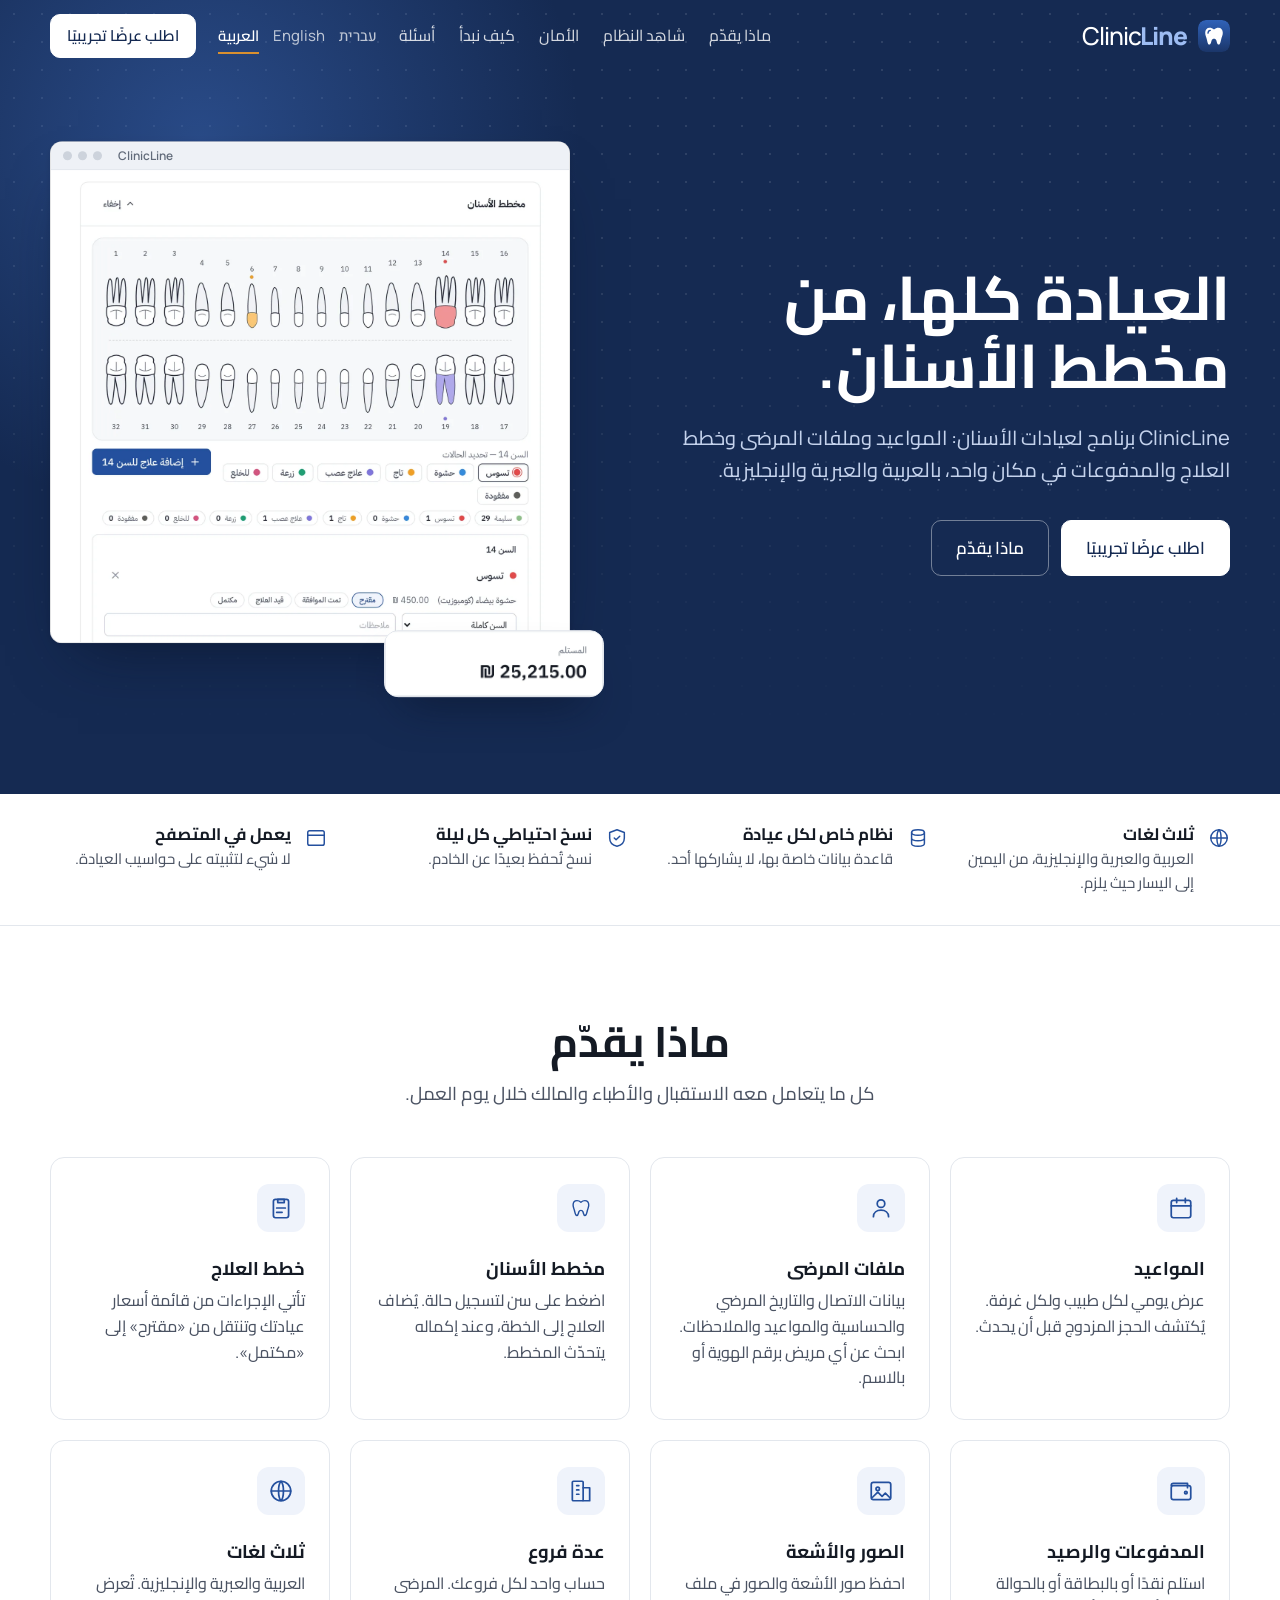
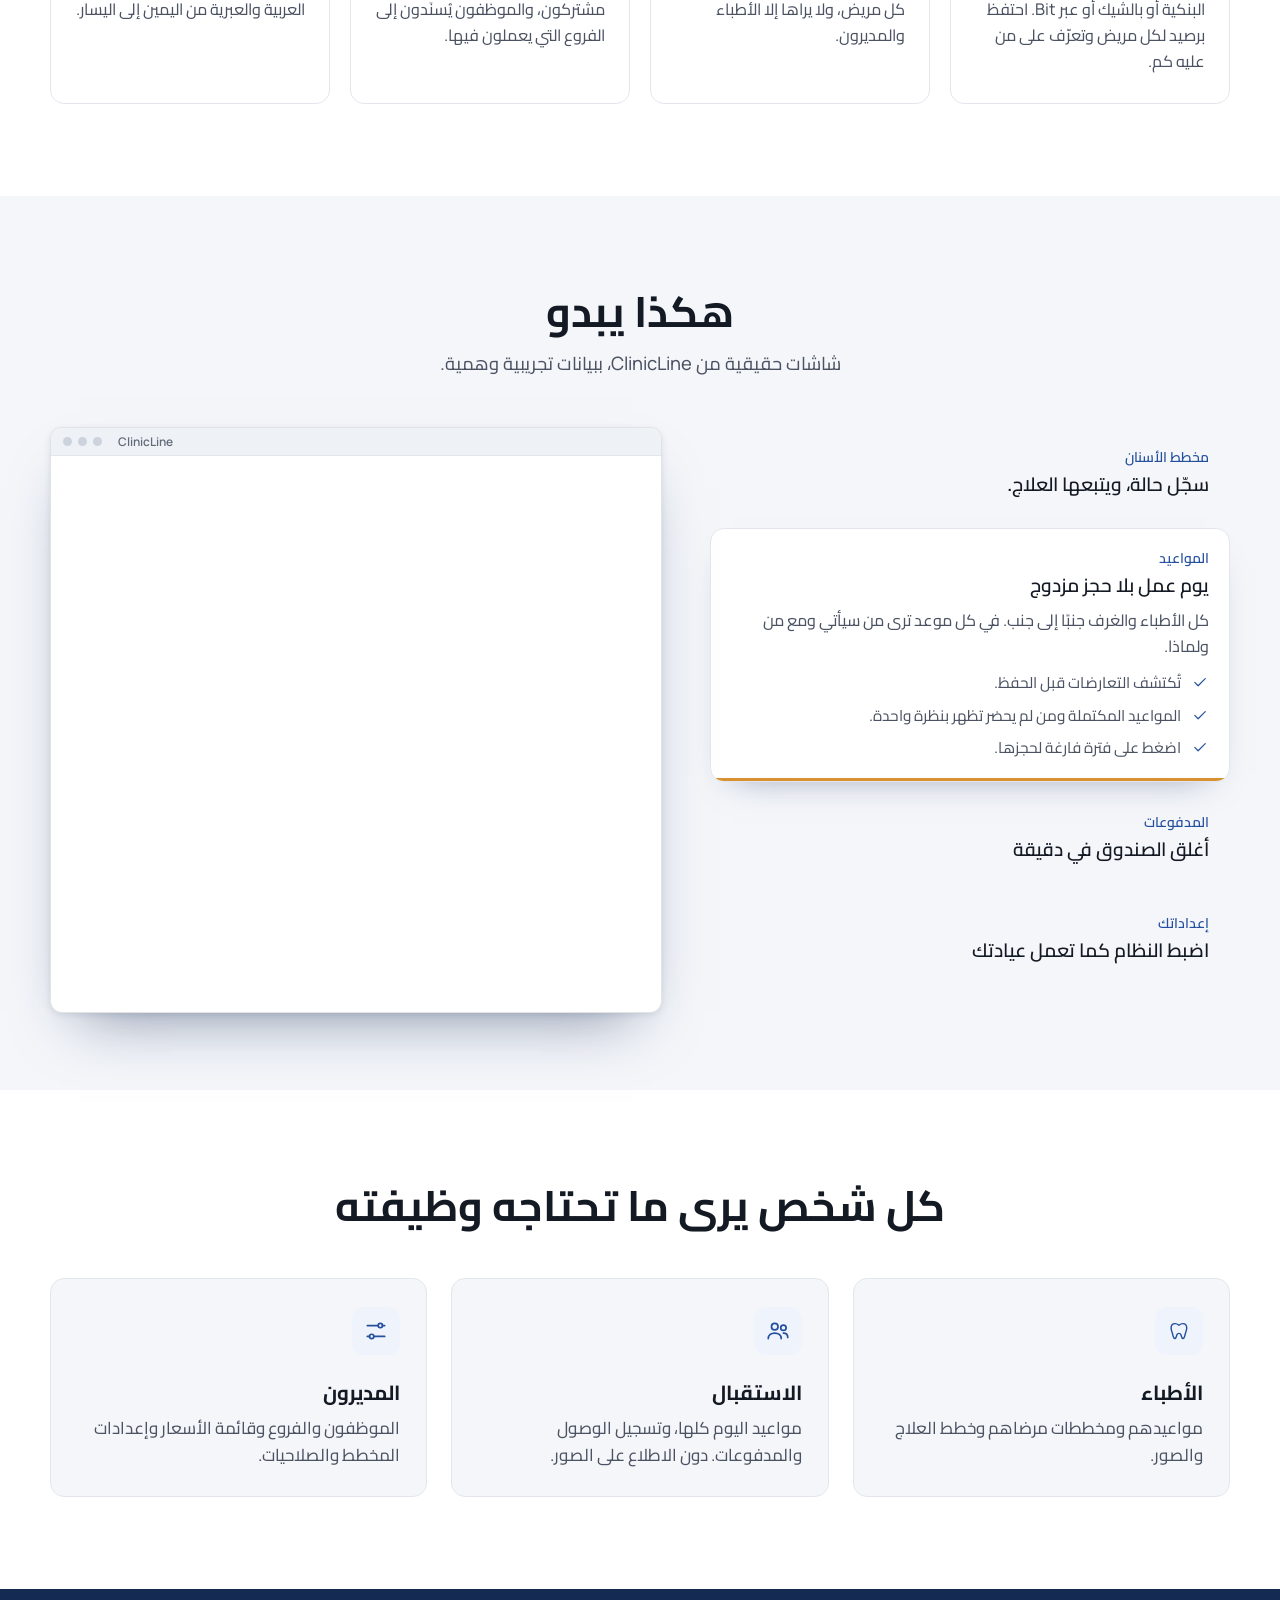
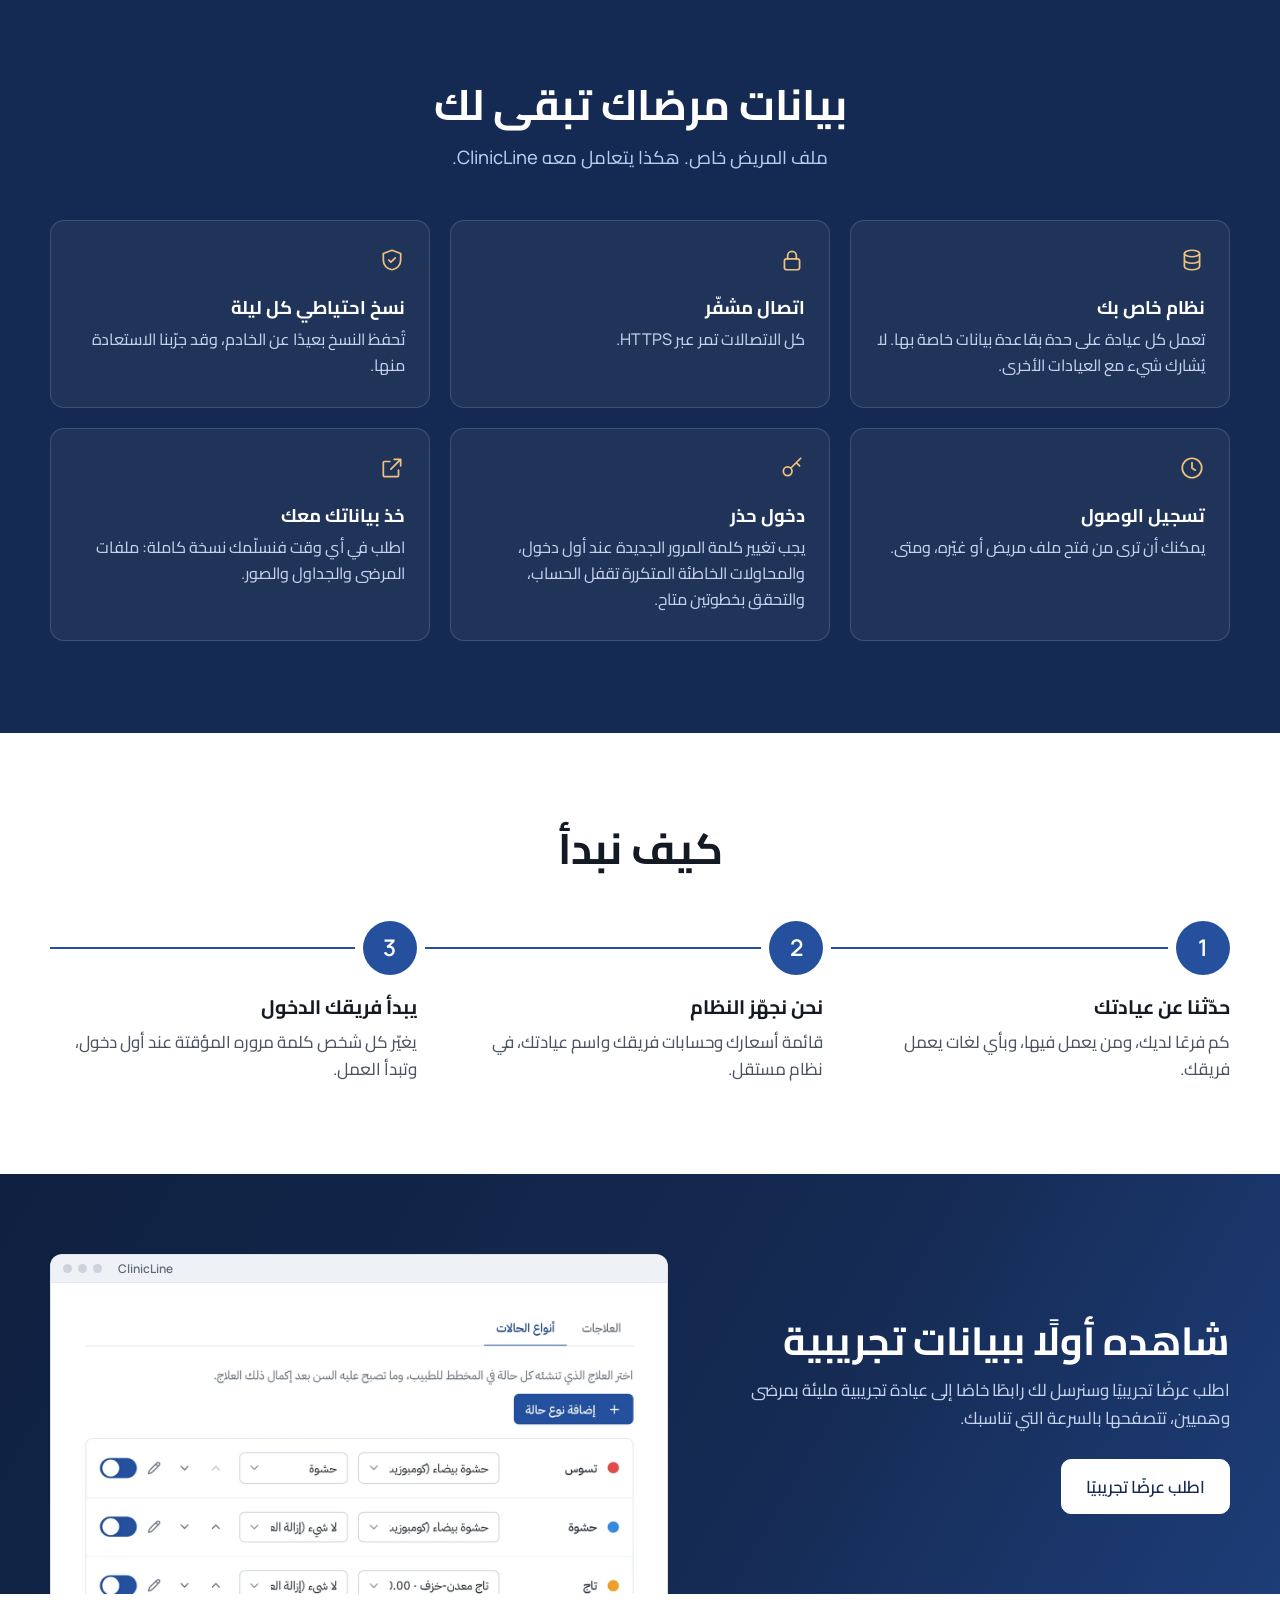
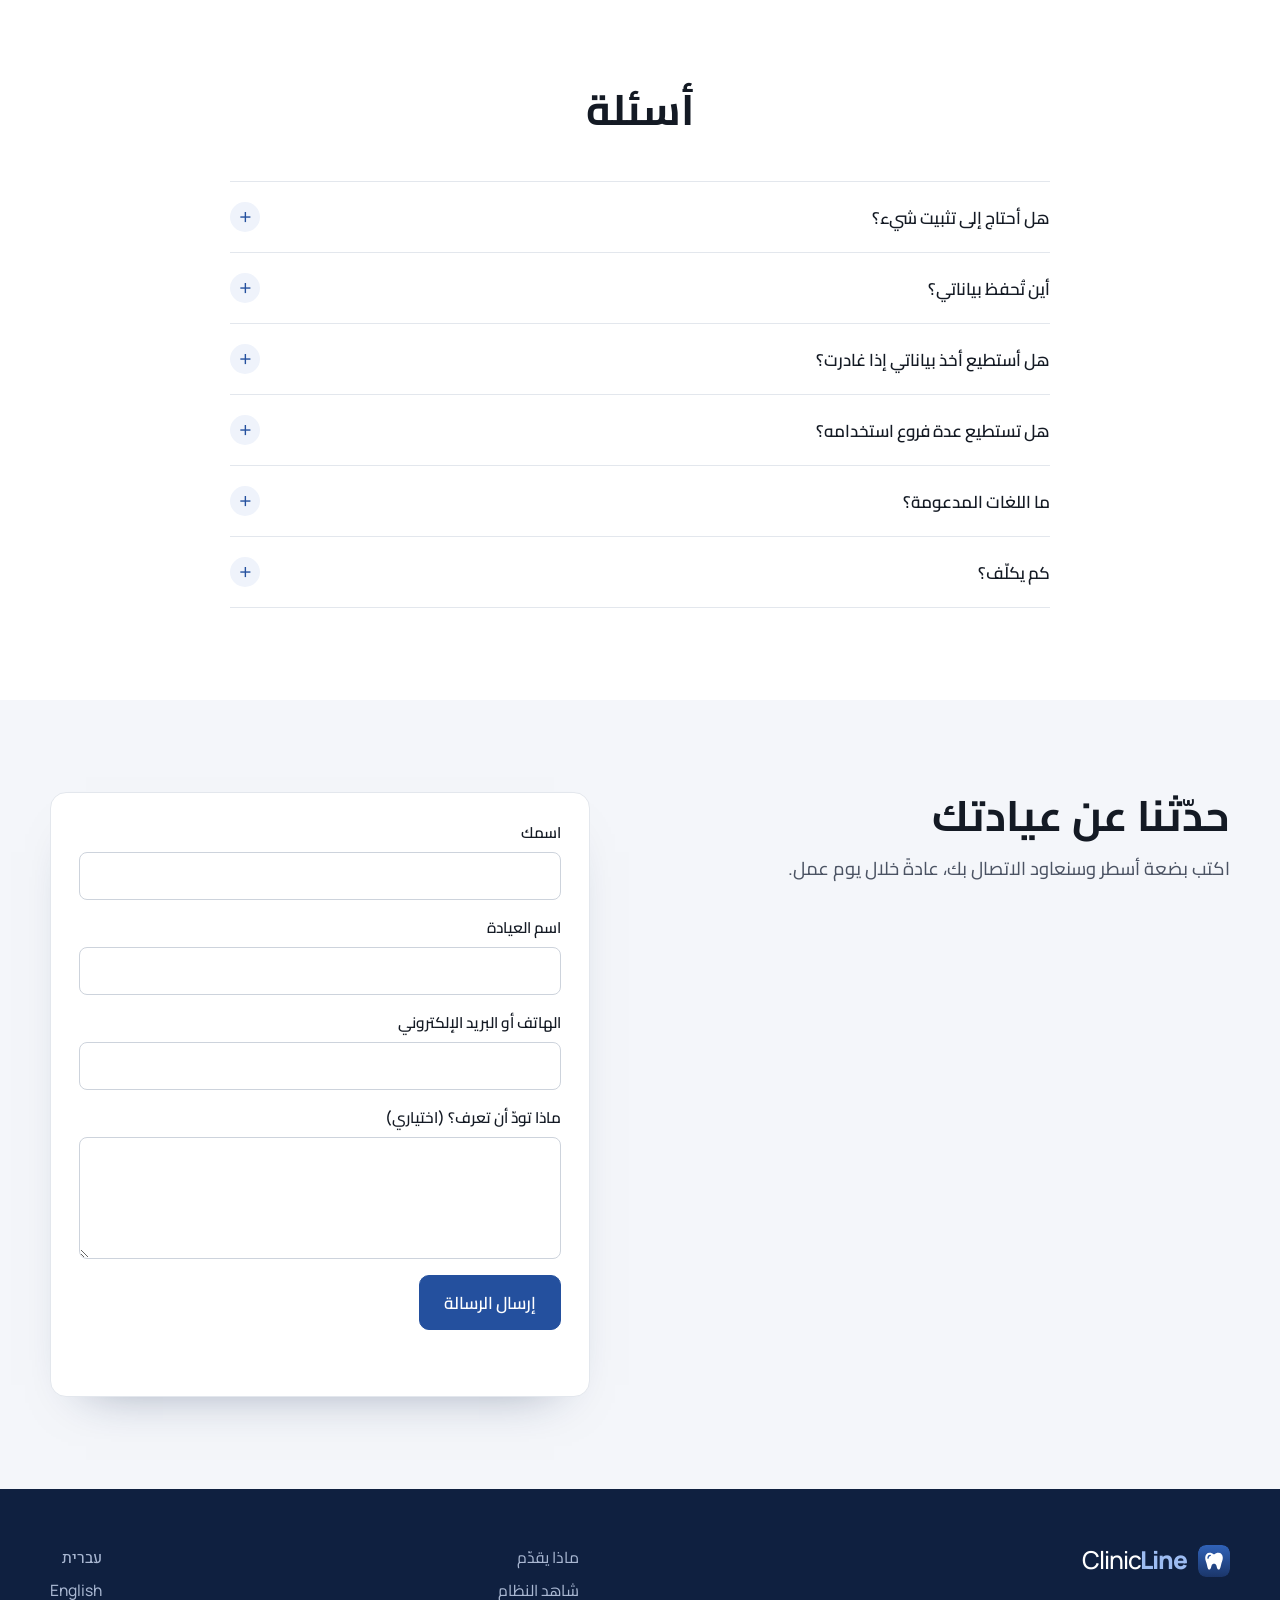
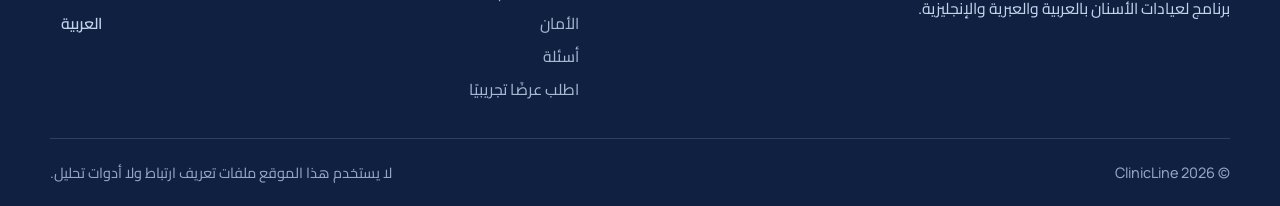
==== commit 3163100b: "Fix the look: readable screenshots, Manrope/Heebo/Cairo type, ClinicLine wordmark Co-Authored-By: Cl" ====
--- a/ar/index.html
+++ b/ar/index.html
@@ -19,7 +19,8 @@
   <meta name="twitter:card" content="summary_large_image">
   <meta name="theme-color" content="#152a52">
   <link rel="icon" href="../assets/icon.svg" type="image/svg+xml">
-  <link rel="preload" href="../assets/fonts/ibm-plex-sans-600.woff2" as="font" type="font/woff2" crossorigin>
+  <link rel="preload" href="../assets/fonts/manrope.woff2" as="font" type="font/woff2" crossorigin>
+  <link rel="preload" href="../assets/fonts/cairo.woff2" as="font" type="font/woff2" crossorigin>
   <link rel="preload" href="../assets/shots/ar-patient.webp" as="image" type="image/webp">
   <link rel="stylesheet" href="../assets/fonts.css">
   <link rel="stylesheet" href="../assets/style.css">
@@ -30,7 +31,7 @@
   <a class="skip" href="#main">تخطَّ إلى المحتوى</a>
   <header class="top" id="top">
     <div class="wrap top-row">
-      <a class="brand" href="../ar/"><img src="../assets/icon.svg" alt="" width="30" height="30"><span>ClinicLine</span></a>
+      <a class="brand" href="../ar/"><img src="../assets/icon.svg" alt="" width="32" height="32"><span class="wm"><span class="wm-a">Clinic</span><span class="wm-b">Line</span></span></a>
       <nav class="nav" aria-label="القائمة">
         <a href="#features">ماذا يقدّم</a>
         <a href="#tour">شاهد النظام</a>
@@ -55,13 +56,8 @@
           </p>
         </div>
         <div class="stage rise" style="--d:200ms" id="stage">
-          <figure class="frame frame-main"><div class="frame-bar" dir="ltr"><i></i><i></i><i></i><span>ClinicLine</span></div><img src="../assets/shots/ar-patient.webp" width="1800" height="1475" alt="شاشة المريض في ClinicLine مع مخطط الأسنان وعلاج بانتظار الموافقة" fetchpriority="high"></figure>
-          <figure class="frame frame-side"><div class="frame-bar" dir="ltr"><i></i><i></i><i></i><span>ClinicLine</span></div><img src="../assets/shots/ar-schedule.webp" width="1800" height="1125" alt="جدول المواعيد اليومي في ClinicLine مع الغرف جنبًا إلى جنب" loading="lazy" decoding="async"></figure>
-          <div class="callout" id="callout" aria-hidden="true">
-            <span class="callout-title">السن 14</span>
-            <span class="callout-name">حشوة بيضاء (كومبوزيت)</span>
-            <span class="callout-row"><b>₪450</b><span class="callout-chip" data-state="proposed">مقترح</span></span>
-          </div>
+          <figure class="frame frame-main"><div class="frame-bar" dir="ltr"><i></i><i></i><i></i><span>ClinicLine</span></div><img src="../assets/shots/ar-patient.webp" width="1400" height="1276" alt="شاشة المريض في ClinicLine مع مخطط الأسنان وعلاج بانتظار الموافقة" fetchpriority="high"></figure>
+          <figure class="stat-card"><img src="../assets/shots/ar-card.webp" width="918" height="276" alt="إجمالي المقبوضات هذا الشهر في ClinicLine" loading="lazy" decoding="async"></figure>
         </div>
       </div>
     </section>
@@ -81,8 +77,8 @@
       <div class="wrap">
         <div class="section-head" data-reveal><h2>هكذا يبدو</h2><p>شاشات حقيقية من ClinicLine، ببيانات تجريبية وهمية.</p></div>
         <div class="tour" id="tour-ui" data-reveal>
-          <div class="tour-tabs" role="tablist" aria-orientation="vertical"><button type="button" role="tab" id="tab-0" aria-selected="true" aria-controls="panel-0" tabindex="0" class="tour-tab is-on" data-i="0"><span class="tour-tab-name">مخطط الأسنان</span><span class="tour-tab-title">سجّل حالة، ويتبعها العلاج.</span><span class="tour-tab-more"><span class="tour-more-in"><span class="tour-d">اضغط على سن واختر حالة. يضيف ClinicLine العلاج إلى خطة الطبيب بالسعر من قائمة أسعارك.</span><ul><li><svg class="ico ico-sm" viewBox="0 0 24 24" fill="none" stroke="currentColor" stroke-width="1.6" stroke-linecap="round" stroke-linejoin="round" aria-hidden="true"><path d="m5 12.5 4.5 4.5L19 7.5"/></svg><span>انقله من «مقترح» إلى «مكتمل» في الشاشة نفسها.</span></li><li><svg class="ico ico-sm" viewBox="0 0 24 24" fill="none" stroke="currentColor" stroke-width="1.6" stroke-linecap="round" stroke-linejoin="round" aria-hidden="true"><path d="m5 12.5 4.5 4.5L19 7.5"/></svg><span>إكمال حشوة أو خلع يحدّث المخطط تلقائيًا.</span></li><li><svg class="ico ico-sm" viewBox="0 0 24 24" fill="none" stroke="currentColor" stroke-width="1.6" stroke-linecap="round" stroke-linejoin="round" aria-hidden="true"><path d="m5 12.5 4.5 4.5L19 7.5"/></svg><span>أضف السطح والملاحظات دون مغادرة السن.</span></li></ul></span></span><span class="tour-bar" aria-hidden="true"></span></button><button type="button" role="tab" id="tab-1" aria-selected="false" aria-controls="panel-1" tabindex="-1" class="tour-tab" data-i="1"><span class="tour-tab-name">المواعيد</span><span class="tour-tab-title">يوم عمل بلا حجز مزدوج</span><span class="tour-tab-more"><span class="tour-more-in"><span class="tour-d">كل الأطباء والغرف جنبًا إلى جنب. في كل موعد ترى من سيأتي ومع من ولماذا.</span><ul><li><svg class="ico ico-sm" viewBox="0 0 24 24" fill="none" stroke="currentColor" stroke-width="1.6" stroke-linecap="round" stroke-linejoin="round" aria-hidden="true"><path d="m5 12.5 4.5 4.5L19 7.5"/></svg><span>تُكتشف التعارضات قبل الحفظ.</span></li><li><svg class="ico ico-sm" viewBox="0 0 24 24" fill="none" stroke="currentColor" stroke-width="1.6" stroke-linecap="round" stroke-linejoin="round" aria-hidden="true"><path d="m5 12.5 4.5 4.5L19 7.5"/></svg><span>المواعيد المكتملة ومن لم يحضر تظهر بنظرة واحدة.</span></li><li><svg class="ico ico-sm" viewBox="0 0 24 24" fill="none" stroke="currentColor" stroke-width="1.6" stroke-linecap="round" stroke-linejoin="round" aria-hidden="true"><path d="m5 12.5 4.5 4.5L19 7.5"/></svg><span>اضغط على فترة فارغة لحجزها.</span></li></ul></span></span><span class="tour-bar" aria-hidden="true"></span></button><button type="button" role="tab" id="tab-2" aria-selected="false" aria-controls="panel-2" tabindex="-1" class="tour-tab" data-i="2"><span class="tour-tab-name">إعداداتك</span><span class="tour-tab-title">اضبط النظام كما تعمل عيادتك</span><span class="tour-tab-more"><span class="tour-more-in"><span class="tour-d">اختر أي علاج تنشئه كل حالة في المخطط، وما يصبح عليه السن عند إكماله.</span><ul><li><svg class="ico ico-sm" viewBox="0 0 24 24" fill="none" stroke="currentColor" stroke-width="1.6" stroke-linecap="round" stroke-linejoin="round" aria-hidden="true"><path d="m5 12.5 4.5 4.5L19 7.5"/></svg><span>أضف أنواع حالات خاصة بك.</span></li><li><svg class="ico ico-sm" viewBox="0 0 24 24" fill="none" stroke="currentColor" stroke-width="1.6" stroke-linecap="round" stroke-linejoin="round" aria-hidden="true"><path d="m5 12.5 4.5 4.5L19 7.5"/></svg><span>أسماء بالعربية والعبرية والإنجليزية.</span></li><li><svg class="ico ico-sm" viewBox="0 0 24 24" fill="none" stroke="currentColor" stroke-width="1.6" stroke-linecap="round" stroke-linejoin="round" aria-hidden="true"><path d="m5 12.5 4.5 4.5L19 7.5"/></svg><span>أخفِ ما لا تستخدمه.</span></li></ul></span></span><span class="tour-bar" aria-hidden="true"></span></button></div>
-          <div class="tour-stage"><div role="tabpanel" id="panel-0" aria-labelledby="tab-0" class="tour-shot is-on"><figure class="frame "><div class="frame-bar" dir="ltr"><i></i><i></i><i></i><span>ClinicLine</span></div><img src="../assets/shots/ar-patient.webp" width="1800" height="1475" alt="شاشة المريض في ClinicLine مع مخطط الأسنان وعلاج بانتظار الموافقة" loading="lazy" decoding="async"></figure></div><div role="tabpanel" id="panel-1" aria-labelledby="tab-1" class="tour-shot"><figure class="frame "><div class="frame-bar" dir="ltr"><i></i><i></i><i></i><span>ClinicLine</span></div><img src="../assets/shots/ar-schedule.webp" width="1800" height="1125" alt="جدول المواعيد اليومي في ClinicLine مع الغرف جنبًا إلى جنب" loading="lazy" decoding="async"></figure></div><div role="tabpanel" id="panel-2" aria-labelledby="tab-2" class="tour-shot"><figure class="frame "><div class="frame-bar" dir="ltr"><i></i><i></i><i></i><span>ClinicLine</span></div><img src="../assets/shots/ar-types.webp" width="1800" height="1125" alt="شاشة إعدادات أنواع الحالات في مخطط ClinicLine" loading="lazy" decoding="async"></figure></div></div>
+          <div class="tour-tabs" role="tablist" aria-orientation="vertical"><button type="button" role="tab" id="tab-0" aria-selected="true" aria-controls="panel-0" tabindex="0" class="tour-tab is-on" data-i="0"><span class="tour-tab-name">مخطط الأسنان</span><span class="tour-tab-title">سجّل حالة، ويتبعها العلاج.</span><span class="tour-tab-more"><span class="tour-more-in"><span class="tour-d">اضغط على سن واختر حالة. يضيف ClinicLine العلاج إلى خطة الطبيب بالسعر من قائمة أسعارك.</span><ul><li><svg class="ico ico-sm" viewBox="0 0 24 24" fill="none" stroke="currentColor" stroke-width="1.6" stroke-linecap="round" stroke-linejoin="round" aria-hidden="true"><path d="m5 12.5 4.5 4.5L19 7.5"/></svg><span>انقله من «مقترح» إلى «مكتمل» في الشاشة نفسها.</span></li><li><svg class="ico ico-sm" viewBox="0 0 24 24" fill="none" stroke="currentColor" stroke-width="1.6" stroke-linecap="round" stroke-linejoin="round" aria-hidden="true"><path d="m5 12.5 4.5 4.5L19 7.5"/></svg><span>إكمال حشوة أو خلع يحدّث المخطط تلقائيًا.</span></li><li><svg class="ico ico-sm" viewBox="0 0 24 24" fill="none" stroke="currentColor" stroke-width="1.6" stroke-linecap="round" stroke-linejoin="round" aria-hidden="true"><path d="m5 12.5 4.5 4.5L19 7.5"/></svg><span>أضف السطح والملاحظات دون مغادرة السن.</span></li></ul></span></span><span class="tour-bar" aria-hidden="true"></span></button><button type="button" role="tab" id="tab-1" aria-selected="false" aria-controls="panel-1" tabindex="-1" class="tour-tab" data-i="1"><span class="tour-tab-name">المواعيد</span><span class="tour-tab-title">يوم عمل بلا حجز مزدوج</span><span class="tour-tab-more"><span class="tour-more-in"><span class="tour-d">كل الأطباء والغرف جنبًا إلى جنب. في كل موعد ترى من سيأتي ومع من ولماذا.</span><ul><li><svg class="ico ico-sm" viewBox="0 0 24 24" fill="none" stroke="currentColor" stroke-width="1.6" stroke-linecap="round" stroke-linejoin="round" aria-hidden="true"><path d="m5 12.5 4.5 4.5L19 7.5"/></svg><span>تُكتشف التعارضات قبل الحفظ.</span></li><li><svg class="ico ico-sm" viewBox="0 0 24 24" fill="none" stroke="currentColor" stroke-width="1.6" stroke-linecap="round" stroke-linejoin="round" aria-hidden="true"><path d="m5 12.5 4.5 4.5L19 7.5"/></svg><span>المواعيد المكتملة ومن لم يحضر تظهر بنظرة واحدة.</span></li><li><svg class="ico ico-sm" viewBox="0 0 24 24" fill="none" stroke="currentColor" stroke-width="1.6" stroke-linecap="round" stroke-linejoin="round" aria-hidden="true"><path d="m5 12.5 4.5 4.5L19 7.5"/></svg><span>اضغط على فترة فارغة لحجزها.</span></li></ul></span></span><span class="tour-bar" aria-hidden="true"></span></button><button type="button" role="tab" id="tab-2" aria-selected="false" aria-controls="panel-2" tabindex="-1" class="tour-tab" data-i="2"><span class="tour-tab-name">المدفوعات</span><span class="tour-tab-title">أغلق الصندوق في دقيقة</span><span class="tour-tab-more"><span class="tour-more-in"><span class="tour-d">شاهد ما دخل اليوم أو هذا الأسبوع أو هذا الشهر، موزعًا بين النقد والبطاقة والحوالة والشيك وBit.</span><ul><li><svg class="ico ico-sm" viewBox="0 0 24 24" fill="none" stroke="currentColor" stroke-width="1.6" stroke-linecap="round" stroke-linejoin="round" aria-hidden="true"><path d="m5 12.5 4.5 4.5L19 7.5"/></svg><span>كل دفعة مرتبطة بمريض وبعلاج.</span></li><li><svg class="ico ico-sm" viewBox="0 0 24 24" fill="none" stroke="currentColor" stroke-width="1.6" stroke-linecap="round" stroke-linejoin="round" aria-hidden="true"><path d="m5 12.5 4.5 4.5L19 7.5"/></svg><span>يُسجَّل رصيد المرضى، فترى من عليه كم.</span></li><li><svg class="ico ico-sm" viewBox="0 0 24 24" fill="none" stroke="currentColor" stroke-width="1.6" stroke-linecap="round" stroke-linejoin="round" aria-hidden="true"><path d="m5 12.5 4.5 4.5L19 7.5"/></svg><span>اطبع ملخص اليوم.</span></li></ul></span></span><span class="tour-bar" aria-hidden="true"></span></button><button type="button" role="tab" id="tab-3" aria-selected="false" aria-controls="panel-3" tabindex="-1" class="tour-tab" data-i="3"><span class="tour-tab-name">إعداداتك</span><span class="tour-tab-title">اضبط النظام كما تعمل عيادتك</span><span class="tour-tab-more"><span class="tour-more-in"><span class="tour-d">اختر أي علاج تنشئه كل حالة في المخطط، وما يصبح عليه السن عند إكماله.</span><ul><li><svg class="ico ico-sm" viewBox="0 0 24 24" fill="none" stroke="currentColor" stroke-width="1.6" stroke-linecap="round" stroke-linejoin="round" aria-hidden="true"><path d="m5 12.5 4.5 4.5L19 7.5"/></svg><span>أضف أنواع حالات خاصة بك.</span></li><li><svg class="ico ico-sm" viewBox="0 0 24 24" fill="none" stroke="currentColor" stroke-width="1.6" stroke-linecap="round" stroke-linejoin="round" aria-hidden="true"><path d="m5 12.5 4.5 4.5L19 7.5"/></svg><span>أسماء بالعربية والعبرية والإنجليزية.</span></li><li><svg class="ico ico-sm" viewBox="0 0 24 24" fill="none" stroke="currentColor" stroke-width="1.6" stroke-linecap="round" stroke-linejoin="round" aria-hidden="true"><path d="m5 12.5 4.5 4.5L19 7.5"/></svg><span>أخفِ ما لا تستخدمه.</span></li></ul></span></span><span class="tour-bar" aria-hidden="true"></span></button></div>
+          <div class="tour-stage"><div role="tabpanel" id="panel-0" aria-labelledby="tab-0" class="tour-shot is-on"><figure class="frame "><div class="frame-bar" dir="ltr"><i></i><i></i><i></i><span>ClinicLine</span></div><img src="../assets/shots/ar-patient.webp" width="1400" height="1276" alt="شاشة المريض في ClinicLine مع مخطط الأسنان وعلاج بانتظار الموافقة" loading="lazy" decoding="async"></figure></div><div role="tabpanel" id="panel-1" aria-labelledby="tab-1" class="tour-shot"><figure class="frame "><div class="frame-bar" dir="ltr"><i></i><i></i><i></i><span>ClinicLine</span></div><img src="../assets/shots/ar-schedule.webp" width="1400" height="1276" alt="جدول المواعيد اليومي في ClinicLine مع الغرف جنبًا إلى جنب" loading="lazy" decoding="async"></figure></div><div role="tabpanel" id="panel-2" aria-labelledby="tab-2" class="tour-shot"><figure class="frame "><div class="frame-bar" dir="ltr"><i></i><i></i><i></i><span>ClinicLine</span></div><img src="../assets/shots/ar-payments.webp" width="1400" height="1276" alt="شاشة المدفوعات في ClinicLine مع الإجماليات حسب طريقة الدفع" loading="lazy" decoding="async"></figure></div><div role="tabpanel" id="panel-3" aria-labelledby="tab-3" class="tour-shot"><figure class="frame "><div class="frame-bar" dir="ltr"><i></i><i></i><i></i><span>ClinicLine</span></div><img src="../assets/shots/ar-types.webp" width="1400" height="1276" alt="شاشة إعدادات أنواع الحالات في مخطط ClinicLine" loading="lazy" decoding="async"></figure></div></div>
         </div>
       </div>
     </section>
@@ -111,7 +107,7 @@
     <section class="demo" id="demo">
       <div class="wrap demo-grid">
         <div data-reveal><h2>شاهده أولًا ببيانات تجريبية</h2><p>اطلب عرضًا تجريبيًا وسنرسل لك رابطًا خاصًا إلى عيادة تجريبية مليئة بمرضى وهميين، تتصفحها بالسرعة التي تناسبك.</p><p><a class="btn btn-light" href="#contact">اطلب عرضًا تجريبيًا</a></p></div>
-        <div class="demo-peek" data-reveal style="--d:120ms"><figure class="frame "><div class="frame-bar" dir="ltr"><i></i><i></i><i></i><span>ClinicLine</span></div><img src="../assets/shots/ar-types.webp" width="1800" height="1125" alt="شاشة إعدادات أنواع الحالات في مخطط ClinicLine" loading="lazy" decoding="async"></figure></div>
+        <div class="demo-peek" data-reveal style="--d:120ms"><figure class="frame "><div class="frame-bar" dir="ltr"><i></i><i></i><i></i><span>ClinicLine</span></div><img src="../assets/shots/ar-types.webp" width="1400" height="1276" alt="شاشة إعدادات أنواع الحالات في مخطط ClinicLine" loading="lazy" decoding="async"></figure></div>
       </div>
     </section>
 
@@ -140,7 +136,7 @@
 
   <footer class="foot">
     <div class="wrap foot-grid">
-      <div class="foot-brand"><a class="brand" href="../ar/"><img src="../assets/icon.svg" alt="" width="30" height="30"><span>ClinicLine</span></a><p>برنامج لعيادات الأسنان بالعربية والعبرية والإنجليزية.</p></div>
+      <div class="foot-brand"><a class="brand" href="../ar/"><img src="../assets/icon.svg" alt="" width="32" height="32"><span class="wm"><span class="wm-a">Clinic</span><span class="wm-b">Line</span></span></a><p>برنامج لعيادات الأسنان بالعربية والعبرية والإنجليزية.</p></div>
       <nav class="foot-nav" aria-label="القائمة">
         <a href="#features">ماذا يقدّم</a><a href="#tour">شاهد النظام</a><a href="#security">الأمان</a><a href="#faq">أسئلة</a><a href="#contact">اطلب عرضًا تجريبيًا</a>
       </nav>
@@ -149,7 +145,7 @@
     <div class="wrap foot-row"><span>© 2026 ClinicLine</span><span>لا يستخدم هذا الموقع ملفات تعريف ارتباط ولا أدوات تحليل.</span></div>
   </footer>
 
-  <script type="application/json" id="strings">{"lang":"ar","contact":{"title":"حدّثنا عن عيادتك","intro":"اكتب بضعة أسطر وسنعاود الاتصال بك، عادةً خلال يوم عمل.","name":"اسمك","clinic":"اسم العيادة","reach":"الهاتف أو البريد الإلكتروني","message":"ماذا تودّ أن تعرف؟ (اختياري)","send":"إرسال الرسالة","sending":"جارٍ الإرسال…","thanks":"شكرًا، وصلتنا رسالتك وسنعاود الاتصال بك.","error":"لم تُرسل الرسالة. تحقق من اتصالك وحاول مرة أخرى.","mailNote":"سيُفتح تطبيق البريد لديك ومعه رسالة جاهزة للإرسال.","required":"يرجى كتابة اسمك ورقم هاتف أو بريد إلكتروني."},"callout":{"title":"السن 14","name":"حشوة بيضاء (كومبوزيت)","price":"₪450","proposed":"مقترح","completed":"مكتمل"}}</script>
+  <script type="application/json" id="strings">{"lang":"ar","contact":{"title":"حدّثنا عن عيادتك","intro":"اكتب بضعة أسطر وسنعاود الاتصال بك، عادةً خلال يوم عمل.","name":"اسمك","clinic":"اسم العيادة","reach":"الهاتف أو البريد الإلكتروني","message":"ماذا تودّ أن تعرف؟ (اختياري)","send":"إرسال الرسالة","sending":"جارٍ الإرسال…","thanks":"شكرًا، وصلتنا رسالتك وسنعاود الاتصال بك.","error":"لم تُرسل الرسالة. تحقق من اتصالك وحاول مرة أخرى.","mailNote":"سيُفتح تطبيق البريد لديك ومعه رسالة جاهزة للإرسال.","required":"يرجى كتابة اسمك ورقم هاتف أو بريد إلكتروني."}}</script>
   <script src="../assets/config.js"></script>
   <script src="../assets/app.js" defer></script>
   <script src="../assets/form.js" defer></script>
--- a/assets/fonts.css
+++ b/assets/fonts.css
@@ -1,6 +1,3 @@
-@font-face{font-family:'IBM Plex Sans';font-style:normal;font-weight:400;font-display:swap;src:url(fonts/ibm-plex-sans-400.woff2) format('woff2');unicode-range:U+0000-00FF, U+0131, U+0152-0153, U+02BB-02BC, U+02C6, U+02DA, U+02DC, U+0304, U+0308, U+0329, U+2000-206F, U+20AC, U+2122, U+2191, U+2193, U+2212, U+2215, U+FEFF, U+FFFD}
-@font-face{font-family:'IBM Plex Sans';font-style:normal;font-weight:600;font-display:swap;src:url(fonts/ibm-plex-sans-600.woff2) format('woff2');unicode-range:U+0000-00FF, U+0131, U+0152-0153, U+02BB-02BC, U+02C6, U+02DA, U+02DC, U+0304, U+0308, U+0329, U+2000-206F, U+20AC, U+2122, U+2191, U+2193, U+2212, U+2215, U+FEFF, U+FFFD}
-@font-face{font-family:'IBM Plex Sans Hebrew';font-style:normal;font-weight:400;font-display:swap;src:url(fonts/ibm-plex-sans-hebrew-400.woff2) format('woff2');unicode-range:U+0307-0308, U+0590-05FF, U+200C-2010, U+20AA, U+25CC, U+FB1D-FB4F}
-@font-face{font-family:'IBM Plex Sans Hebrew';font-style:normal;font-weight:600;font-display:swap;src:url(fonts/ibm-plex-sans-hebrew-600.woff2) format('woff2');unicode-range:U+0307-0308, U+0590-05FF, U+200C-2010, U+20AA, U+25CC, U+FB1D-FB4F}
-@font-face{font-family:'IBM Plex Sans Arabic';font-style:normal;font-weight:400;font-display:swap;src:url(fonts/ibm-plex-sans-arabic-400.woff2) format('woff2');unicode-range:U+0600-06FF, U+0750-077F, U+0870-0891, U+0897-08E1, U+08E3-08FF, U+200C-200E, U+2010-2011, U+204F, U+2E41, U+FB50-FDFF, U+FE70-FE74, U+FE76-FEFC, U+102E0-102FB, U+10E60-10E7E, U+10EC2-10EC7, U+10EC9-10EEE, U+10EF0-10EFF, U+1EE00-1EE03, U+1EE05-1EE1F, U+1EE21-1EE22, U+1EE24, U+1EE27, U+1EE29-1EE32, U+1EE34-1EE37, U+1EE39, U+1EE3B, U+1EE42, U+1EE47, U+1EE49, U+1EE4B, U+1EE4D-1EE4F, U+1EE51-1EE52, U+1EE54, U+1EE57, U+1EE59, U+1EE5B, U+1EE5D, U+1EE5F, U+1EE61-1EE62, U+1EE64, U+1EE67-1EE6A, U+1EE6C-1EE72, U+1EE74-1EE77, U+1EE79-1EE7C, U+1EE7E, U+1EE80-1EE89, U+1EE8B-1EE9B, U+1EEA1-1EEA3, U+1EEA5-1EEA9, U+1EEAB-1EEBB, U+1EEF0-1EEF1}
-@font-face{font-family:'IBM Plex Sans Arabic';font-style:normal;font-weight:600;font-display:swap;src:url(fonts/ibm-plex-sans-arabic-600.woff2) format('woff2');unicode-range:U+0600-06FF, U+0750-077F, U+0870-0891, U+0897-08E1, U+08E3-08FF, U+200C-200E, U+2010-2011, U+204F, U+2E41, U+FB50-FDFF, U+FE70-FE74, U+FE76-FEFC, U+102E0-102FB, U+10E60-10E7E, U+10EC2-10EC7, U+10EC9-10EEE, U+10EF0-10EFF, U+1EE00-1EE03, U+1EE05-1EE1F, U+1EE21-1EE22, U+1EE24, U+1EE27, U+1EE29-1EE32, U+1EE34-1EE37, U+1EE39, U+1EE3B, U+1EE42, U+1EE47, U+1EE49, U+1EE4B, U+1EE4D-1EE4F, U+1EE51-1EE52, U+1EE54, U+1EE57, U+1EE59, U+1EE5B, U+1EE5D, U+1EE5F, U+1EE61-1EE62, U+1EE64, U+1EE67-1EE6A, U+1EE6C-1EE72, U+1EE74-1EE77, U+1EE79-1EE7C, U+1EE7E, U+1EE80-1EE89, U+1EE8B-1EE9B, U+1EEA1-1EEA3, U+1EEA5-1EEA9, U+1EEAB-1EEBB, U+1EEF0-1EEF1}
+@font-face{font-family:'Manrope';font-style:normal;font-weight:400 800;font-display:swap;src:url(fonts/manrope.woff2) format('woff2');unicode-range:U+0000-00FF, U+0131, U+0152-0153, U+02BB-02BC, U+02C6, U+02DA, U+02DC, U+0304, U+0308, U+0329, U+2000-206F, U+20AC, U+2122, U+2191, U+2193, U+2212, U+2215, U+FEFF, U+FFFD}
+@font-face{font-family:'Heebo';font-style:normal;font-weight:400 800;font-display:swap;src:url(fonts/heebo.woff2) format('woff2');unicode-range:U+0307-0308, U+0590-05FF, U+200C-2010, U+20AA, U+25CC, U+FB1D-FB4F}
+@font-face{font-family:'Cairo';font-style:normal;font-weight:400 800;font-display:swap;src:url(fonts/cairo.woff2) format('woff2');unicode-range:U+0600-06FF, U+0750-077F, U+0870-0891, U+0897-08E1, U+08E3-08FF, U+200C-200E, U+2010-2011, U+204F, U+2E41, U+FB50-FDFF, U+FE70-FE74, U+FE76-FEFC, U+102E0-102FB, U+10E60-10E7E, U+10EC2-10EC7, U+10EC9-10EEE, U+10EF0-10EFF, U+1EE00-1EE03, U+1EE05-1EE1F, U+1EE21-1EE22, U+1EE24, U+1EE27, U+1EE29-1EE32, U+1EE34-1EE37, U+1EE39, U+1EE3B, U+1EE42, U+1EE47, U+1EE49, U+1EE4B, U+1EE4D-1EE4F, U+1EE51-1EE52, U+1EE54, U+1EE57, U+1EE59, U+1EE5B, U+1EE5D, U+1EE5F, U+1EE61-1EE62, U+1EE64, U+1EE67-1EE6A, U+1EE6C-1EE72, U+1EE74-1EE77, U+1EE79-1EE7C, U+1EE7E, U+1EE80-1EE89, U+1EE8B-1EE9B, U+1EEA1-1EEA3, U+1EEA5-1EEA9, U+1EEAB-1EEBB, U+1EEF0-1EEF1}
--- a/assets/style.css
+++ b/assets/style.css
@@ -16,22 +16,25 @@
   --amber: #d9902f;
   --amber-soft: #fbf1e2;
   --amber-ink: #85560f;
-  --font: 'IBM Plex Sans', 'IBM Plex Sans Hebrew', 'IBM Plex Sans Arabic', system-ui, 'Segoe UI', Arial, sans-serif;
+  --font: 'Manrope', 'Heebo', 'Cairo', system-ui, 'Segoe UI', Arial, sans-serif;
+  --head: 800;
   --wrap: 1180px;
   --ease: cubic-bezier(0.2, 0.7, 0.2, 1);
   --flip: 1; /* -1 in right-to-left, for the tilted hero frames */
 }
-[dir='rtl'] { --flip: -1; }
+[dir='rtl'] { --flip: -1; --head: 700; }
 
 * { box-sizing: border-box; }
 html { font-size: 106.25%; scroll-behavior: smooth; scroll-padding-top: 84px; -webkit-text-size-adjust: 100%; }
-body { margin: 0; font-family: var(--font); color: var(--ink); background: #fff; line-height: 1.6; font-feature-settings: 'kern', 'liga'; overflow-x: hidden; }
+body { margin: 0; font-family: var(--font); color: var(--ink); background: #fff; line-height: 1.6; font-feature-settings: 'kern', 'liga'; overflow-x: hidden; font-weight: 450; }
 img, svg { max-width: 100%; }
 a { color: var(--brand); }
 h1, h2, h3, p, ul, ol, figure { margin: 0; }
 ul, ol { padding: 0; list-style: none; }
-h1, h2, h3 { font-weight: 600; line-height: 1.15; }
-html[lang='en'] h1, html[lang='en'] h2 { letter-spacing: -0.02em; }
+h1, h2 { font-weight: var(--head); line-height: 1.12; text-wrap: balance; }
+h3 { font-weight: 700; line-height: 1.25; }
+html[lang='en'] h1, html[lang='en'] h2 { letter-spacing: -0.03em; }
+html[lang='en'] h3 { letter-spacing: -0.01em; }
 
 .wrap { width: min(var(--wrap), 100% - 40px); margin-inline: auto; }
 .skip { position: absolute; inset-inline-start: 12px; top: -60px; background: var(--deep); color: #fff; padding: 8px 14px; border-radius: 8px; z-index: 30; }
@@ -54,11 +57,15 @@
 /* Header: transparent on the hero, white once the page scrolls */
 .top { position: fixed; inset: 0 0 auto 0; z-index: 20; color: #fff; transition: background 0.3s, box-shadow 0.3s, color 0.3s; }
 .top.scrolled { background: rgba(255, 255, 255, 0.96); color: var(--ink); backdrop-filter: blur(10px); box-shadow: 0 1px 0 var(--line); }
-.top-row { display: flex; align-items: center; gap: 22px; min-height: 68px; flex-wrap: wrap; }
-.brand { display: inline-flex; align-items: center; gap: 10px; color: inherit; text-decoration: none; font-weight: 600; font-size: 1.15rem; margin-inline-end: auto; }
+.top-row { display: flex; align-items: center; gap: 22px; min-height: 72px; flex-wrap: wrap; }
+.brand { display: inline-flex; align-items: center; gap: 11px; color: inherit; text-decoration: none; margin-inline-end: auto; }
+.wm { display: inline-flex; direction: ltr; unicode-bidi: isolate; font-family: 'Manrope', system-ui, sans-serif; font-size: 1.45rem; line-height: 1; letter-spacing: -0.045em; }
+.wm-a { font-weight: 500; }
+.wm-b { font-weight: 800; color: #9dbcf2; transition: color 0.3s; }
+.top.scrolled .wm-b { color: var(--brand); }
 .brand img { border-radius: 8px; }
 .nav { display: flex; gap: 24px; }
-.nav a { color: inherit; opacity: 0.82; text-decoration: none; font-size: 0.93rem; padding: 6px 0; }
+.nav a { color: inherit; opacity: 0.82; text-decoration: none; font-size: 0.93rem; padding: 6px 0; white-space: nowrap; }
 .nav a:hover { opacity: 1; }
 .langs { display: flex; gap: 14px; font-size: 0.88rem; }
 .langs a { color: inherit; opacity: 0.7; text-decoration: none; padding: 6px 0; }
@@ -68,11 +75,11 @@
 .top.scrolled .btn-top { background: var(--brand); color: #fff; border-color: var(--brand); }
 
 /* Hero */
-.hero { position: relative; background: var(--deep); color: #fff; padding: 132px 0 120px; overflow: hidden; isolation: isolate; }
+.hero { position: relative; background: var(--deep); color: #fff; padding: 140px 0 96px; overflow: hidden; isolation: isolate; }
 .hero::before { content: ''; position: absolute; inset: 0; z-index: -1; background-image: radial-gradient(rgba(255, 255, 255, 0.11) 1px, transparent 1.2px); background-size: 28px 28px; -webkit-mask-image: linear-gradient(to bottom, #000 30%, transparent 95%); mask-image: linear-gradient(to bottom, #000 30%, transparent 95%); }
 .hero::after { content: ''; position: absolute; z-index: -1; width: 760px; height: 760px; inset-inline-end: -180px; top: -240px; background: radial-gradient(closest-side, rgba(62, 108, 190, 0.5), transparent); }
-.hero-grid { display: grid; grid-template-columns: minmax(0, 0.95fr) minmax(0, 1.05fr); gap: 56px; align-items: center; }
-.hero h1 { font-size: clamp(2.3rem, 4.8vw, 3.6rem); max-width: 13em; }
+.hero-grid { display: grid; grid-template-columns: minmax(0, 1fr) minmax(0, 520px); gap: 72px; align-items: center; }
+.hero h1 { font-size: clamp(2.4rem, 4.8vw, 3.7rem); max-width: 12.5em; }
 .lead { margin-top: 22px; font-size: 1.18rem; color: #c4d2ec; max-width: 32em; }
 .hero-actions { margin-top: 34px; display: flex; gap: 12px; flex-wrap: wrap; }
 
@@ -80,23 +87,15 @@
 .frame { background: #fff; border-radius: 12px; overflow: hidden; border: 1px solid rgba(20, 26, 36, 0.12); box-shadow: 0 30px 60px -28px rgba(8, 18, 40, 0.7), 0 2px 6px rgba(8, 18, 40, 0.12); }
 .frame-bar { display: flex; align-items: center; gap: 6px; height: 28px; padding-inline: 12px; background: #eef1f6; border-bottom: 1px solid var(--line); }
 .frame-bar i { width: 9px; height: 9px; border-radius: 50%; background: #cdd3dc; }
-.frame-bar span { margin-inline-start: 10px; font-size: 0.7rem; color: var(--faint); }
+.frame-bar span { margin-inline-start: 10px; font-size: 0.7rem; font-weight: 600; color: var(--faint); }
 .frame img { display: block; width: 100%; height: auto; }
 
-.stage { position: relative; padding-bottom: 12%; perspective: 1800px; }
-.frame-main { transform: rotateY(calc(var(--flip) * -7deg)) rotateX(3deg) translateY(var(--py, 0px)); transform-origin: center; transition: transform 0.6s var(--ease); }
-.frame-main img { aspect-ratio: 16 / 11; object-fit: cover; object-position: top center; }
-.stage:hover .frame-main { transform: rotateY(calc(var(--flip) * -3deg)) rotateX(1deg) translateY(var(--py, 0px)); }
-.frame-side { position: absolute; width: 58%; inset-inline-start: -7%; bottom: 0; transform: translateY(calc(var(--py, 0px) * -0.6)); }
-.frame-side img { aspect-ratio: 16 / 9; object-fit: cover; object-position: top center; }
-.callout { position: absolute; inset-inline-end: -3%; top: 9%; z-index: 2; width: 220px; display: grid; gap: 4px; padding: 14px 16px; background: #fff; color: var(--ink); border-radius: 12px; box-shadow: 0 22px 40px -18px rgba(8, 18, 40, 0.65); border: 1px solid var(--line); animation: float 6s ease-in-out infinite; }
-.callout-title { font-size: 0.74rem; color: var(--faint); }
-.callout-name { font-weight: 600; font-size: 0.95rem; line-height: 1.3; }
-.callout-row { display: flex; align-items: center; justify-content: space-between; gap: 10px; margin-top: 4px; }
-.callout-row b { font-variant-numeric: tabular-nums; }
-.callout-chip { font-size: 0.74rem; font-weight: 600; border-radius: 999px; padding: 3px 11px; background: var(--amber-soft); color: var(--amber-ink); transition: background 0.4s, color 0.4s; }
-.callout-chip[data-state='completed'] { background: var(--soft); color: var(--brand-700); }
-@keyframes float { 0%, 100% { transform: translateY(0); } 50% { transform: translateY(-9px); } }
+.stage { position: relative; padding-bottom: 56px; }
+.frame-main { transform: translateY(var(--py, 0px)); }
+.frame-main img { aspect-ratio: 1400 / 1276; }
+.stat-card { position: absolute; inset-inline-start: -34px; bottom: 0; width: 220px; border-radius: 14px; overflow: hidden; background: #fff; border: 1px solid var(--line); box-shadow: 0 24px 44px -20px rgba(8, 18, 40, 0.7); transform: translateY(calc(var(--py, 0px) * -0.7)); }
+.stat-card img { display: block; width: 100%; height: auto; animation: float 7s ease-in-out infinite; }
+@keyframes float { 0%, 100% { transform: translateY(0); } 50% { transform: translateY(-6px); } }
 
 /* Hero entrance: one staggered rise, then still */
 .js .rise { opacity: 0; transform: translateY(18px); animation: rise 0.8s var(--ease) forwards; animation-delay: var(--d, 0ms); }
@@ -131,7 +130,7 @@
 .card p { margin-top: 8px; font-size: 0.95rem; color: var(--muted); }
 
 /* Product tour */
-.tour { display: grid; grid-template-columns: minmax(0, 0.8fr) minmax(0, 1.4fr); gap: 40px; align-items: start; }
+.tour { display: grid; grid-template-columns: minmax(0, 0.85fr) minmax(0, 1fr); gap: 48px; align-items: start; }
 .tour-tabs { display: grid; gap: 10px; }
 .tour-tab { position: relative; text-align: start; font: inherit; color: var(--ink); background: transparent; border: 1px solid transparent; border-radius: 14px; padding: 18px 20px 20px; cursor: pointer; overflow: hidden; transition: background 0.3s, border-color 0.3s, box-shadow 0.3s; }
 .tour-tab:hover { background: rgba(255, 255, 255, 0.7); }
@@ -152,11 +151,11 @@
 .tour.live.paused .tour-tab.is-on .tour-bar::after { animation-play-state: paused; }
 .tour.live.manual .tour-tab.is-on .tour-bar::after { animation: none; transform: scaleX(1); opacity: 0.35; }
 @keyframes fill { to { transform: scaleX(1); } }
-.tour-stage { position: relative; aspect-ratio: 16 / 11.4; }
+.tour-stage { position: relative; aspect-ratio: 1400 / 1308; }
 .tour-shot { position: absolute; inset: 0; opacity: 0; transform: translateY(14px) scale(0.985); transition: opacity 0.6s var(--ease), transform 0.8s var(--ease); pointer-events: none; }
 .tour-shot.is-on { opacity: 1; transform: none; pointer-events: auto; }
 .tour-shot .frame { box-shadow: 0 30px 60px -30px rgba(21, 42, 82, 0.55), 0 2px 6px rgba(21, 42, 82, 0.1); }
-.tour-shot img { aspect-ratio: 16 / 11; object-fit: cover; object-position: top center; }
+.tour-shot img { aspect-ratio: 1400 / 1276; }
 
 /* Roles */
 .roles { display: grid; grid-template-columns: repeat(3, minmax(0, 1fr)); gap: 24px; }
@@ -188,7 +187,7 @@
 .demo h2 { font-size: clamp(1.7rem, 3.2vw, 2.3rem); }
 .demo p { margin-top: 14px; color: #c4d2ec; max-width: 34em; }
 .demo p:last-child { margin-top: 28px; padding-bottom: 80px; }
-.demo-peek { height: 330px; overflow: hidden; align-self: end; }
+.demo-peek { height: 340px; overflow: hidden; align-self: end; }
 .demo-peek .frame { border-bottom: 0; border-radius: 12px 12px 0 0; }
 
 /* FAQ */
@@ -219,6 +218,7 @@
 .foot a { color: inherit; text-decoration: none; opacity: 0.85; }
 .foot a:hover { opacity: 1; text-decoration: underline; }
 .foot .brand { color: #fff; opacity: 1; }
+.foot .wm-b { color: #9dbcf2; }
 .foot-grid { display: grid; grid-template-columns: minmax(0, 1.4fr) minmax(0, 1fr) auto; gap: 40px; padding-bottom: 36px; }
 .foot-brand p { margin-top: 12px; max-width: 24em; }
 .foot-nav { display: grid; gap: 8px; align-content: start; }
@@ -240,19 +240,16 @@
   .roles, .steps { grid-template-columns: minmax(0, 1fr); gap: 28px; }
   .steps::before, .steps::after { display: none; }
   .section { padding-block: 64px; }
-  .stage { padding-bottom: 14%; }
+  .stage { max-width: 560px; }
   .frame-main { transform: none; }
-  .stage:hover .frame-main { transform: none; }
   .demo p:last-child { padding-bottom: 36px; }
   .demo-peek { height: 240px; }
-  .tour-stage { order: -1; }
+  .tour-stage { order: -1; max-width: 640px; }
   .foot-grid { grid-template-columns: minmax(0, 1fr); gap: 28px; }
 }
 @media (max-width: 600px) {
   .cards, .secs, .trust-list { grid-template-columns: minmax(0, 1fr); }
-  .callout { width: 190px; inset-inline-end: 0; top: -4%; }
-  .frame-side { display: none; }
-  .stage { padding-bottom: 0; }
+  .stat-card { width: 190px; inset-inline-start: -8px; }
   .hero { padding-bottom: 56px; }
   .btn-top { display: none; }
   .langs { gap: 10px; }
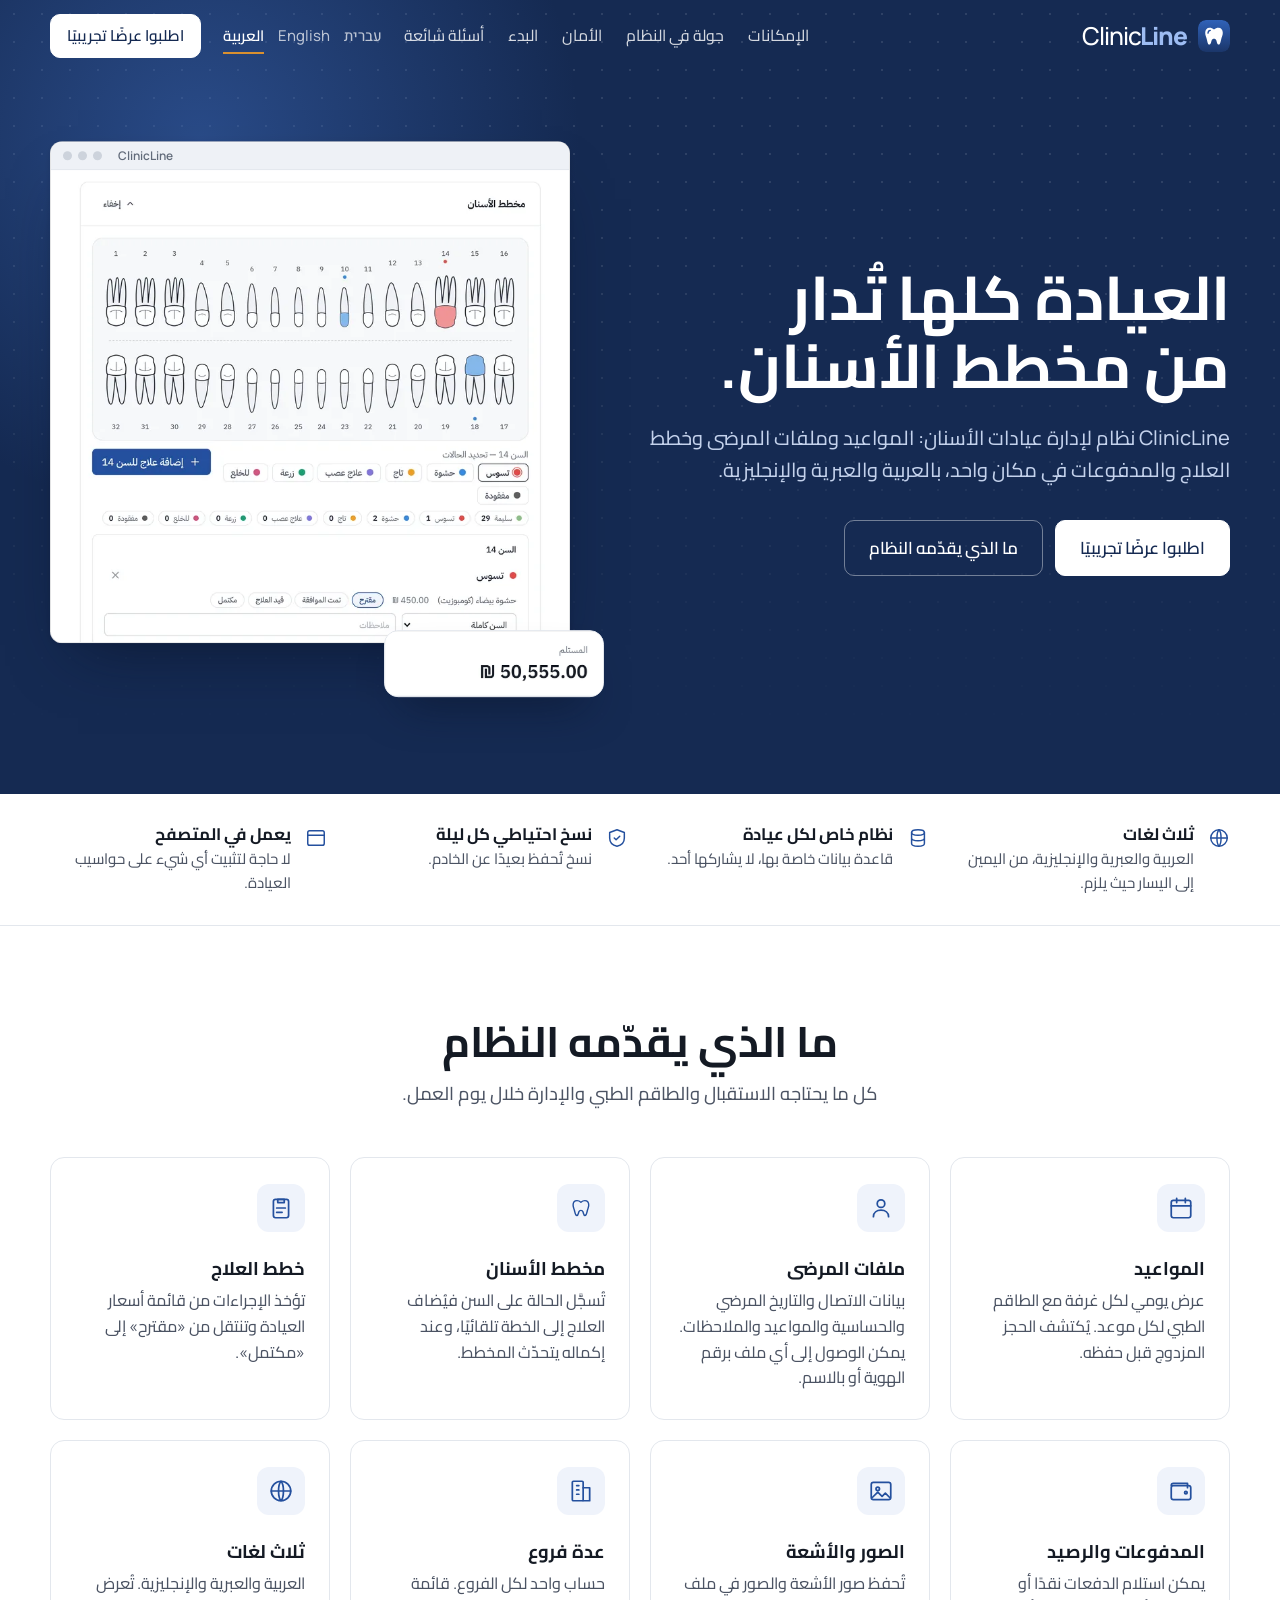
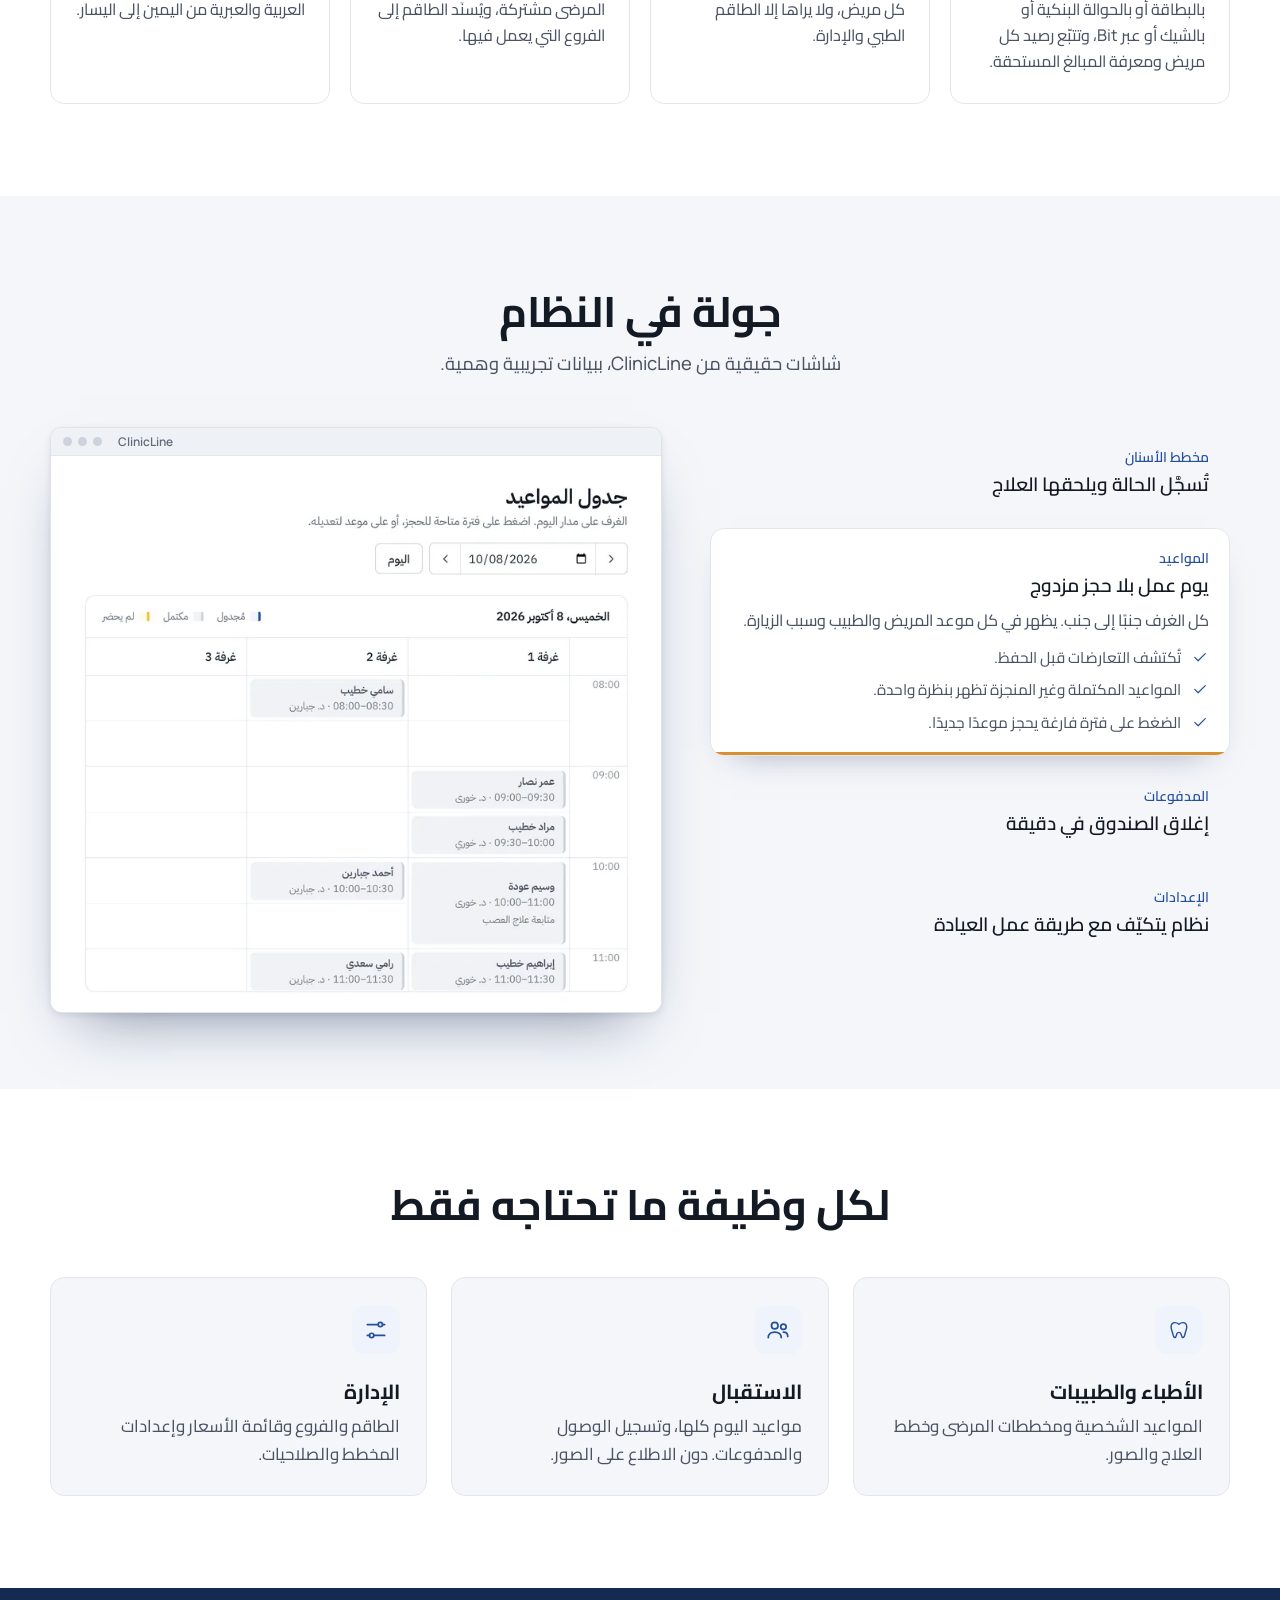
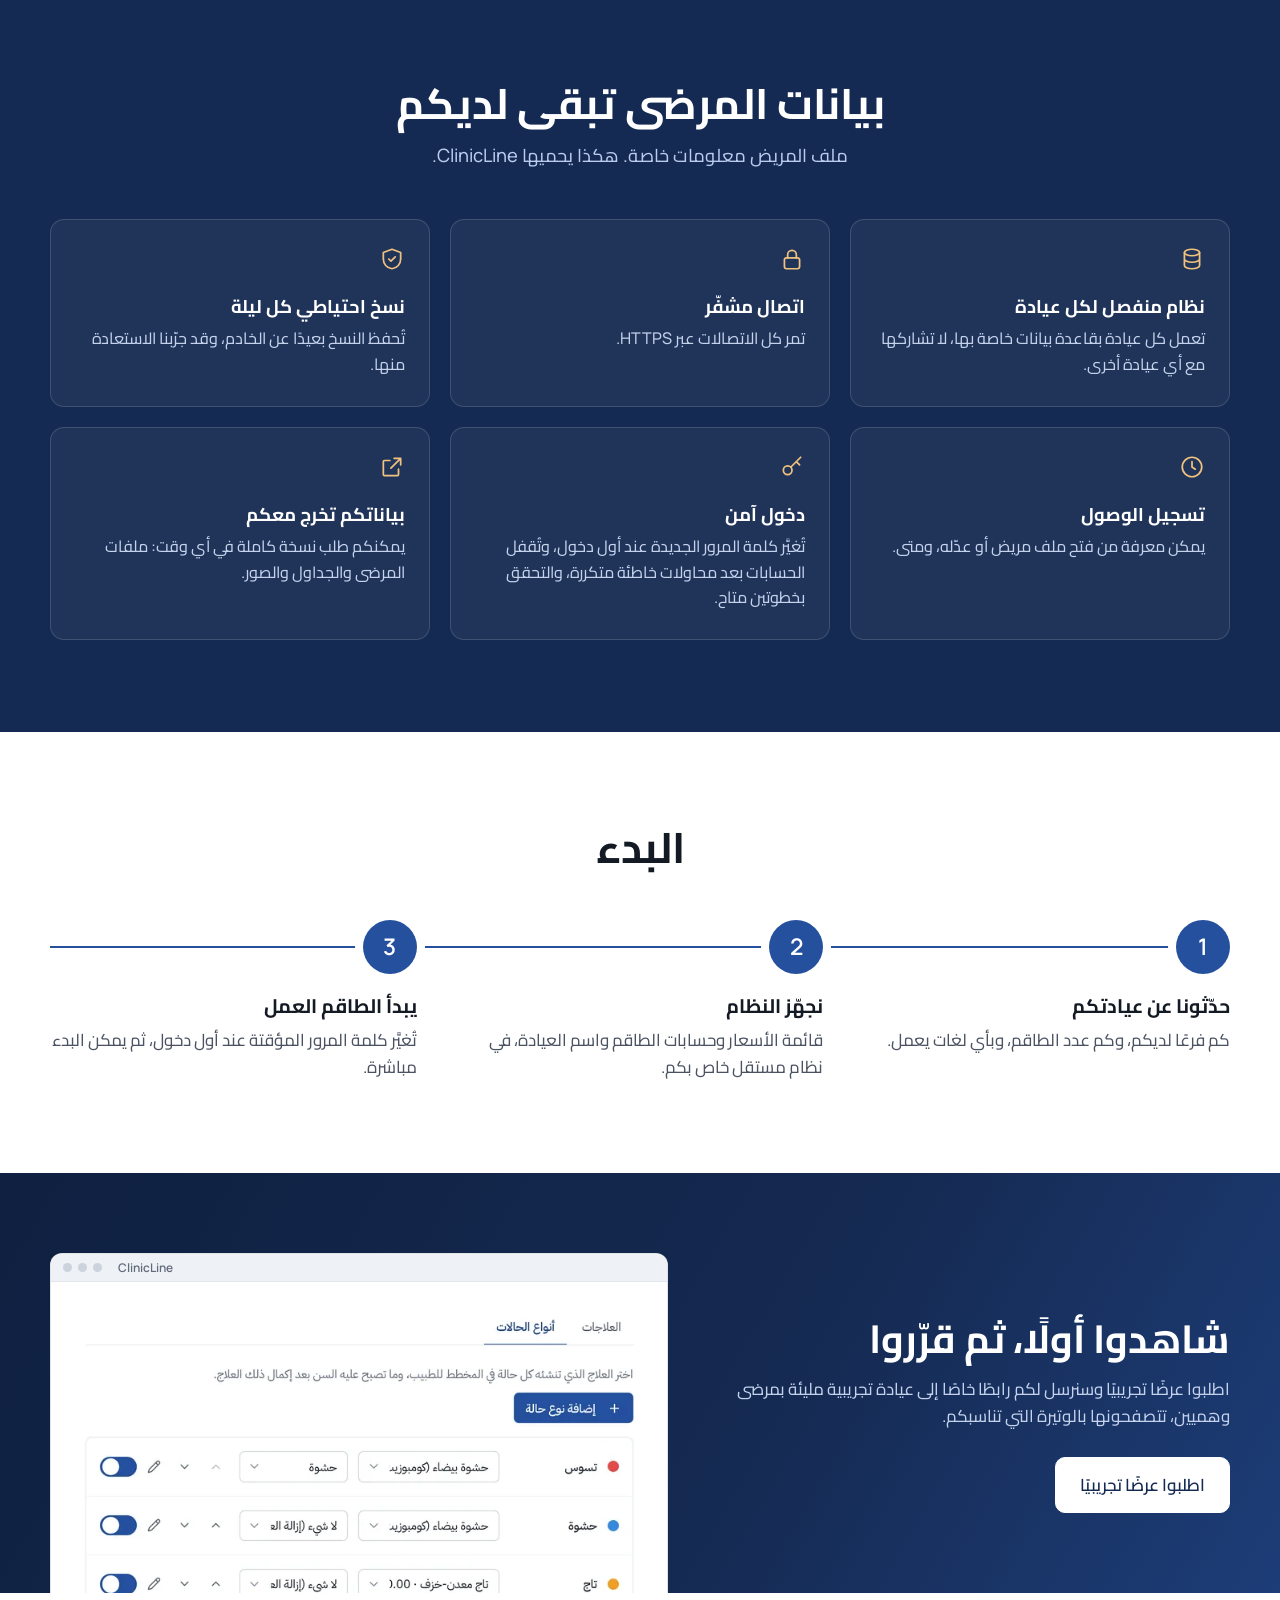
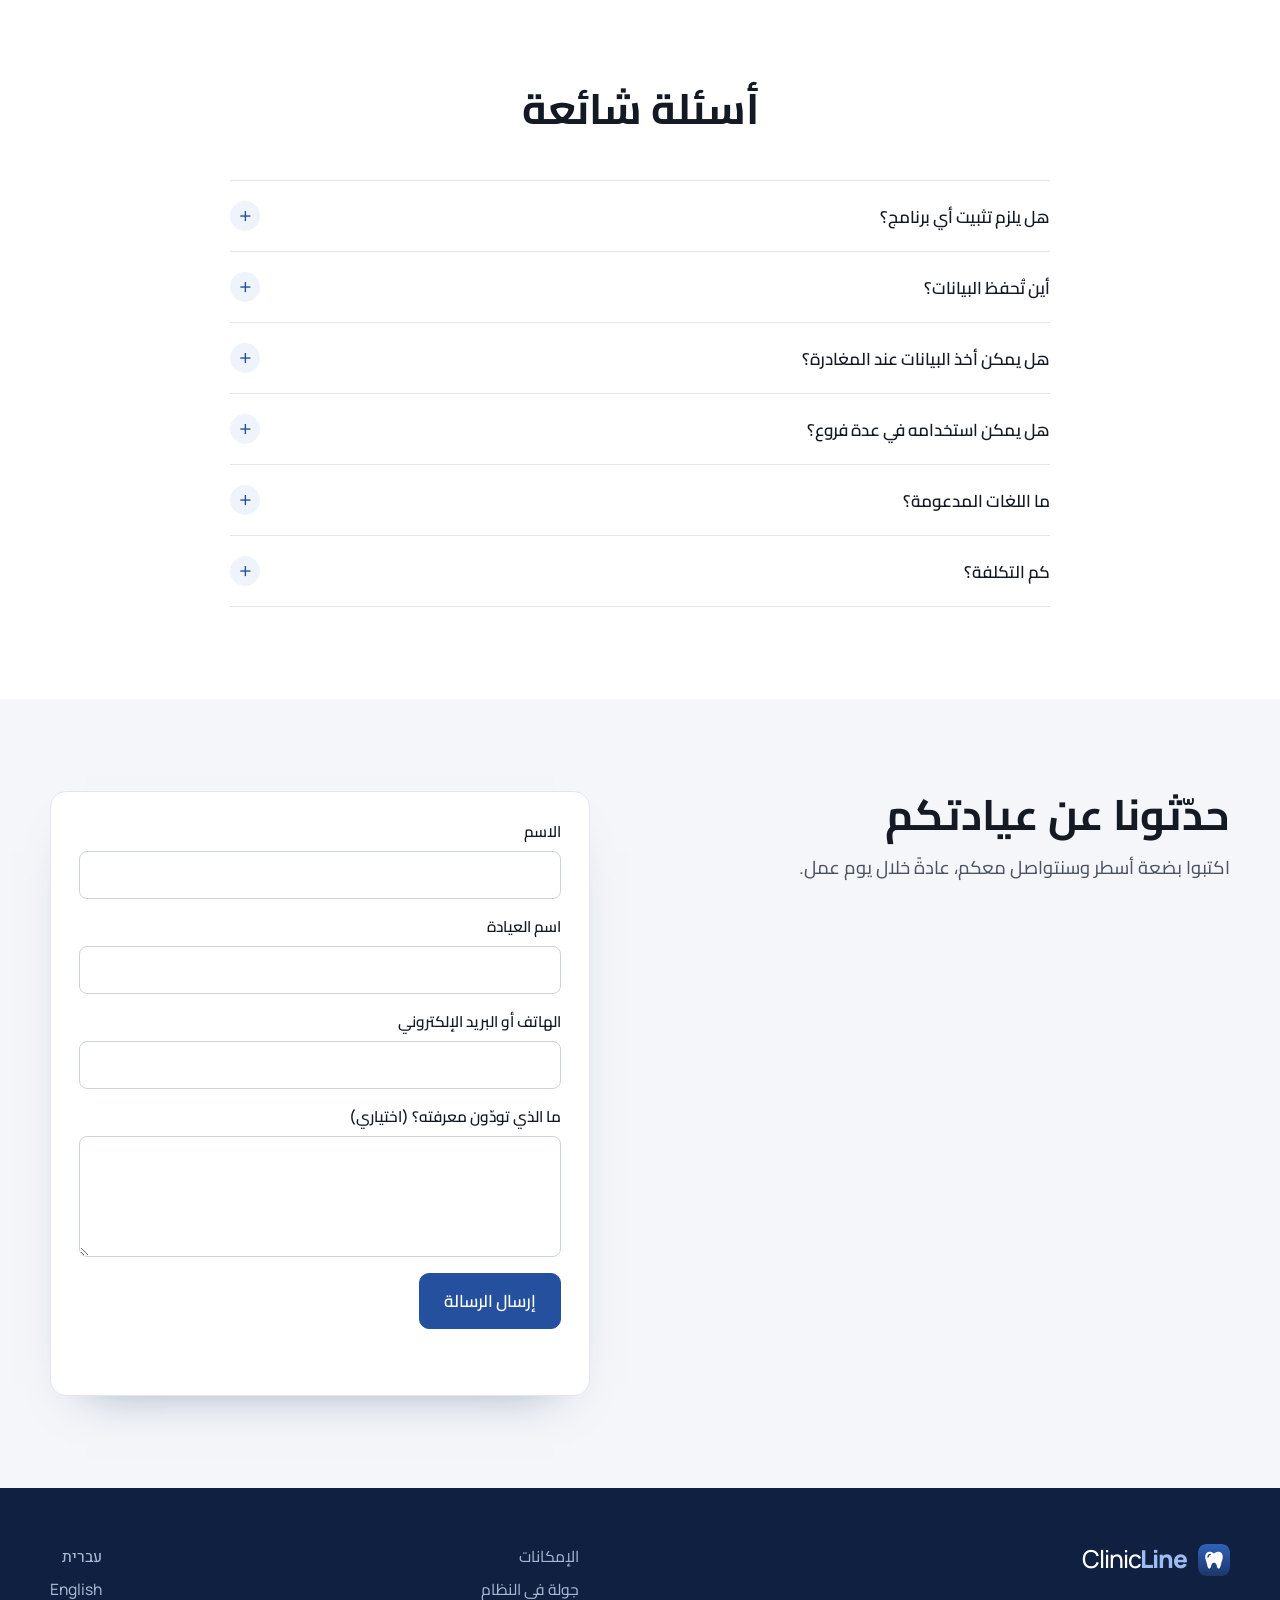
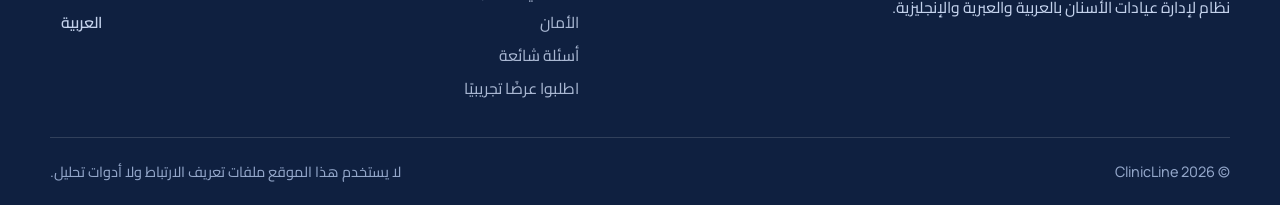
==== commit 6a62339f: "Sharper screenshots (4x, three sizes) and a neutral, natural Hebrew/Arabic wording pass Co-Authored-" ====
--- a/ar/index.html
+++ b/ar/index.html
@@ -3,8 +3,8 @@
 <head>
   <meta charset="utf-8">
   <meta name="viewport" content="width=device-width, initial-scale=1">
-  <title>ClinicLine: برنامج لعيادات الأسنان بالعربية والعبرية والإنجليزية</title>
-  <meta name="description" content="المواعيد وملفات المرضى ومخطط أسنان تفاعلي وخطط العلاج والمدفوعات لعيادات الأسنان. تحصل كل عيادة على نظام خاص بها.">
+  <title>ClinicLine: نظام لإدارة عيادات الأسنان بالعربية والعبرية والإنجليزية</title>
+  <meta name="description" content="المواعيد وملفات المرضى ومخطط أسنان تفاعلي وخطط العلاج والمدفوعات لعيادات الأسنان. لكل عيادة نظام خاص بها.">
   <link rel="canonical" href="https://mahmoodana1.github.io/pages/ar/">
   <link rel="alternate" hreflang="he" href="https://mahmoodana1.github.io/pages/">
   <link rel="alternate" hreflang="en" href="https://mahmoodana1.github.io/pages/en/">
@@ -12,8 +12,8 @@
   <link rel="alternate" hreflang="x-default" href="https://mahmoodana1.github.io/pages/">
   <meta property="og:type" content="website">
   <meta property="og:site_name" content="ClinicLine">
-  <meta property="og:title" content="ClinicLine: برنامج لعيادات الأسنان بالعربية والعبرية والإنجليزية">
-  <meta property="og:description" content="المواعيد وملفات المرضى ومخطط أسنان تفاعلي وخطط العلاج والمدفوعات لعيادات الأسنان. تحصل كل عيادة على نظام خاص بها.">
+  <meta property="og:title" content="ClinicLine: نظام لإدارة عيادات الأسنان بالعربية والعبرية والإنجليزية">
+  <meta property="og:description" content="المواعيد وملفات المرضى ومخطط أسنان تفاعلي وخطط العلاج والمدفوعات لعيادات الأسنان. لكل عيادة نظام خاص بها.">
   <meta property="og:url" content="https://mahmoodana1.github.io/pages/ar/">
   <meta property="og:image" content="https://mahmoodana1.github.io/pages/assets/og.png">
   <meta name="twitter:card" content="summary_large_image">
@@ -21,26 +21,26 @@
   <link rel="icon" href="../assets/icon.svg" type="image/svg+xml">
   <link rel="preload" href="../assets/fonts/manrope.woff2" as="font" type="font/woff2" crossorigin>
   <link rel="preload" href="../assets/fonts/cairo.woff2" as="font" type="font/woff2" crossorigin>
-  <link rel="preload" href="../assets/shots/ar-patient.webp" as="image" type="image/webp">
+  <link rel="preload" as="image" type="image/webp" imagesrcset="../assets/shots/ar-patient-768.webp 768w, ../assets/shots/ar-patient-1536.webp 1536w, ../assets/shots/ar-patient-3072.webp 3072w" imagesizes="(min-width: 961px) 520px, calc(100vw - 40px)">
   <link rel="stylesheet" href="../assets/fonts.css">
   <link rel="stylesheet" href="../assets/style.css">
   <script>document.documentElement.classList.add('js')</script>
-  <script type="application/ld+json">{"@context":"https://schema.org","@type":"SoftwareApplication","name":"ClinicLine","applicationCategory":"BusinessApplication","operatingSystem":"Web browser","description":"المواعيد وملفات المرضى ومخطط أسنان تفاعلي وخطط العلاج والمدفوعات لعيادات الأسنان. تحصل كل عيادة على نظام خاص بها.","inLanguage":["he","ar","en"],"url":"https://mahmoodana1.github.io/pages/"}</script>
+  <script type="application/ld+json">{"@context":"https://schema.org","@type":"SoftwareApplication","name":"ClinicLine","applicationCategory":"BusinessApplication","operatingSystem":"Web browser","description":"المواعيد وملفات المرضى ومخطط أسنان تفاعلي وخطط العلاج والمدفوعات لعيادات الأسنان. لكل عيادة نظام خاص بها.","inLanguage":["he","ar","en"],"url":"https://mahmoodana1.github.io/pages/"}</script>
 </head>
 <body>
-  <a class="skip" href="#main">تخطَّ إلى المحتوى</a>
+  <a class="skip" href="#main">انتقال إلى المحتوى</a>
   <header class="top" id="top">
     <div class="wrap top-row">
       <a class="brand" href="../ar/"><img src="../assets/icon.svg" alt="" width="32" height="32"><span class="wm"><span class="wm-a">Clinic</span><span class="wm-b">Line</span></span></a>
       <nav class="nav" aria-label="القائمة">
-        <a href="#features">ماذا يقدّم</a>
-        <a href="#tour">شاهد النظام</a>
+        <a href="#features">الإمكانات</a>
+        <a href="#tour">جولة في النظام</a>
         <a href="#security">الأمان</a>
-        <a href="#start">كيف نبدأ</a>
-        <a href="#faq">أسئلة</a>
+        <a href="#start">البدء</a>
+        <a href="#faq">أسئلة شائعة</a>
       </nav>
       <div class="langs" aria-label="Language"><a href="../" lang="he" hreflang="he">עברית</a><a href="../en/" lang="en" hreflang="en">English</a><a href="../ar/" lang="ar" hreflang="ar" aria-current="true">العربية</a></div>
-      <a class="btn btn-small btn-top" href="#contact">اطلب عرضًا تجريبيًا</a>
+      <a class="btn btn-small btn-top" href="#contact">اطلبوا عرضًا تجريبيًا</a>
     </div>
   </header>
 
@@ -48,84 +48,84 @@
     <section class="hero">
       <div class="wrap hero-grid">
         <div class="hero-copy">
-          <h1 class="rise" style="--d:0ms">العيادة كلها، من مخطط الأسنان.</h1>
-          <p class="lead rise" style="--d:120ms">ClinicLine برنامج لعيادات الأسنان: المواعيد وملفات المرضى وخطط العلاج والمدفوعات في مكان واحد، بالعربية والعبرية والإنجليزية.</p>
+          <h1 class="rise" style="--d:0ms">العيادة كلها تُدار من مخطط الأسنان.</h1>
+          <p class="lead rise" style="--d:120ms">ClinicLine نظام لإدارة عيادات الأسنان: المواعيد وملفات المرضى وخطط العلاج والمدفوعات في مكان واحد، بالعربية والعبرية والإنجليزية.</p>
           <p class="hero-actions rise" style="--d:240ms">
-            <a class="btn btn-light" href="#contact">اطلب عرضًا تجريبيًا</a>
-            <a class="btn btn-ghost" href="#tour">ماذا يقدّم</a>
+            <a class="btn btn-light" href="#contact">اطلبوا عرضًا تجريبيًا</a>
+            <a class="btn btn-ghost" href="#tour">ما الذي يقدّمه النظام</a>
           </p>
         </div>
         <div class="stage rise" style="--d:200ms" id="stage">
-          <figure class="frame frame-main"><div class="frame-bar" dir="ltr"><i></i><i></i><i></i><span>ClinicLine</span></div><img src="../assets/shots/ar-patient.webp" width="1400" height="1276" alt="شاشة المريض في ClinicLine مع مخطط الأسنان وعلاج بانتظار الموافقة" fetchpriority="high"></figure>
-          <figure class="stat-card"><img src="../assets/shots/ar-card.webp" width="918" height="276" alt="إجمالي المقبوضات هذا الشهر في ClinicLine" loading="lazy" decoding="async"></figure>
+          <figure class="frame frame-main"><div class="frame-bar" dir="ltr"><i></i><i></i><i></i><span>ClinicLine</span></div><img src="../assets/shots/ar-patient-1536.webp" srcset="../assets/shots/ar-patient-768.webp 768w, ../assets/shots/ar-patient-1536.webp 1536w, ../assets/shots/ar-patient-3072.webp 3072w" sizes="(min-width: 961px) 520px, calc(100vw - 40px)" width="1536" height="1400" alt="شاشة المريض في ClinicLine مع مخطط الأسنان وعلاج بانتظار الموافقة" fetchpriority="high"></figure>
+          <figure class="stat-card"><img src="../assets/shots/ar-card-612.webp" srcset="../assets/shots/ar-card-612.webp 612w, ../assets/shots/ar-card-1224.webp 1224w" sizes="220px" width="1224" height="366" alt="إجمالي المقبوضات هذا الشهر في ClinicLine" loading="lazy" decoding="async"></figure>
         </div>
       </div>
     </section>
 
     <section class="trust" aria-label="ClinicLine">
-      <div class="wrap"><ul class="trust-list"><li><svg class="ico" viewBox="0 0 24 24" fill="none" stroke="currentColor" stroke-width="1.6" stroke-linecap="round" stroke-linejoin="round" aria-hidden="true"><circle cx="12" cy="12" r="9"/><path d="M3 12h18M12 3c3 3 3 15 0 18M12 3c-3 3-3 15 0 18"/></svg><div><h3>ثلاث لغات</h3><p>العربية والعبرية والإنجليزية، من اليمين إلى اليسار حيث يلزم.</p></div></li><li><svg class="ico" viewBox="0 0 24 24" fill="none" stroke="currentColor" stroke-width="1.6" stroke-linecap="round" stroke-linejoin="round" aria-hidden="true"><ellipse cx="12" cy="6" rx="7" ry="3"/><path d="M5 6v6c0 1.7 3.1 3 7 3s7-1.3 7-3V6M5 12v6c0 1.7 3.1 3 7 3s7-1.3 7-3v-6"/></svg><div><h3>نظام خاص لكل عيادة</h3><p>قاعدة بيانات خاصة بها، لا يشاركها أحد.</p></div></li><li><svg class="ico" viewBox="0 0 24 24" fill="none" stroke="currentColor" stroke-width="1.6" stroke-linecap="round" stroke-linejoin="round" aria-hidden="true"><path d="M12 3l8 3v6c0 4.5-3.2 8-8 9-4.8-1-8-4.5-8-9V6z"/><path d="m9 12 2 2 4-4"/></svg><div><h3>نسخ احتياطي كل ليلة</h3><p>نسخ تُحفظ بعيدًا عن الخادم.</p></div></li><li><svg class="ico" viewBox="0 0 24 24" fill="none" stroke="currentColor" stroke-width="1.6" stroke-linecap="round" stroke-linejoin="round" aria-hidden="true"><rect x="3" y="4" width="18" height="16" rx="2"/><path d="M3 9h18"/></svg><div><h3>يعمل في المتصفح</h3><p>لا شيء لتثبيته على حواسيب العيادة.</p></div></li></ul></div>
+      <div class="wrap"><ul class="trust-list"><li><svg class="ico" viewBox="0 0 24 24" fill="none" stroke="currentColor" stroke-width="1.6" stroke-linecap="round" stroke-linejoin="round" aria-hidden="true"><circle cx="12" cy="12" r="9"/><path d="M3 12h18M12 3c3 3 3 15 0 18M12 3c-3 3-3 15 0 18"/></svg><div><h3>ثلاث لغات</h3><p>العربية والعبرية والإنجليزية، من اليمين إلى اليسار حيث يلزم.</p></div></li><li><svg class="ico" viewBox="0 0 24 24" fill="none" stroke="currentColor" stroke-width="1.6" stroke-linecap="round" stroke-linejoin="round" aria-hidden="true"><ellipse cx="12" cy="6" rx="7" ry="3"/><path d="M5 6v6c0 1.7 3.1 3 7 3s7-1.3 7-3V6M5 12v6c0 1.7 3.1 3 7 3s7-1.3 7-3v-6"/></svg><div><h3>نظام خاص لكل عيادة</h3><p>قاعدة بيانات خاصة بها، لا يشاركها أحد.</p></div></li><li><svg class="ico" viewBox="0 0 24 24" fill="none" stroke="currentColor" stroke-width="1.6" stroke-linecap="round" stroke-linejoin="round" aria-hidden="true"><path d="M12 3l8 3v6c0 4.5-3.2 8-8 9-4.8-1-8-4.5-8-9V6z"/><path d="m9 12 2 2 4-4"/></svg><div><h3>نسخ احتياطي كل ليلة</h3><p>نسخ تُحفظ بعيدًا عن الخادم.</p></div></li><li><svg class="ico" viewBox="0 0 24 24" fill="none" stroke="currentColor" stroke-width="1.6" stroke-linecap="round" stroke-linejoin="round" aria-hidden="true"><rect x="3" y="4" width="18" height="16" rx="2"/><path d="M3 9h18"/></svg><div><h3>يعمل في المتصفح</h3><p>لا حاجة لتثبيت أي شيء على حواسيب العيادة.</p></div></li></ul></div>
     </section>
 
     <section class="section" id="features">
       <div class="wrap">
-        <div class="section-head" data-reveal><h2>ماذا يقدّم</h2><p>كل ما يتعامل معه الاستقبال والأطباء والمالك خلال يوم العمل.</p></div>
-        <ul class="cards"><li class="card" data-reveal style="--d:0ms"><svg class="ico ico-lg" viewBox="0 0 24 24" fill="none" stroke="currentColor" stroke-width="1.6" stroke-linecap="round" stroke-linejoin="round" aria-hidden="true"><rect x="3" y="5" width="18" height="16" rx="2"/><path d="M3 10h18M8 3v4M16 3v4"/></svg><h3>المواعيد</h3><p>عرض يومي لكل طبيب ولكل غرفة. يُكتشف الحجز المزدوج قبل أن يحدث.</p></li><li class="card" data-reveal style="--d:70ms"><svg class="ico ico-lg" viewBox="0 0 24 24" fill="none" stroke="currentColor" stroke-width="1.6" stroke-linecap="round" stroke-linejoin="round" aria-hidden="true"><circle cx="12" cy="8" r="3.5"/><path d="M5 20c0-3.9 3.1-6 7-6s7 2.1 7 6"/></svg><h3>ملفات المرضى</h3><p>بيانات الاتصال والتاريخ المرضي والحساسية والمواعيد والملاحظات. ابحث عن أي مريض برقم الهوية أو بالاسم.</p></li><li class="card" data-reveal style="--d:140ms"><svg class="ico ico-lg" viewBox="0 0 24 24" fill="none" stroke="currentColor" stroke-width="1.6" stroke-linecap="round" stroke-linejoin="round" aria-hidden="true"><g transform="translate(-1.2 -1.2) scale(.82)"><path d="M16 9.6C14.6 8.4 13.2 7.8 11.6 7.8 8.9 7.8 7.2 9.9 7.2 12.8c0 2.4 1 4.1 1.6 6.4.6 2.4.9 5.4 2.6 5.4 1.6 0 1.7-2.7 2.3-4.3.4-1 1.2-1.5 2.3-1.5s1.9.5 2.3 1.5c.6 1.6.7 4.3 2.3 4.3 1.7 0 2-3 2.6-5.4.6-2.3 1.6-4 1.6-6.4 0-2.9-1.7-5-4.4-5-1.6 0-3 .6-4.4 1.8z"/></g></svg><h3>مخطط الأسنان</h3><p>اضغط على سن لتسجيل حالة. يُضاف العلاج إلى الخطة، وعند إكماله يتحدّث المخطط.</p></li><li class="card" data-reveal style="--d:210ms"><svg class="ico ico-lg" viewBox="0 0 24 24" fill="none" stroke="currentColor" stroke-width="1.6" stroke-linecap="round" stroke-linejoin="round" aria-hidden="true"><rect x="5" y="4" width="14" height="17" rx="2"/><path d="M9 4h6v3H9zM8 12h8M8 16h5"/></svg><h3>خطط العلاج</h3><p>تأتي الإجراءات من قائمة أسعار عيادتك وتنتقل من «مقترح» إلى «مكتمل».</p></li><li class="card" data-reveal style="--d:0ms"><svg class="ico ico-lg" viewBox="0 0 24 24" fill="none" stroke="currentColor" stroke-width="1.6" stroke-linecap="round" stroke-linejoin="round" aria-hidden="true"><path d="M3 7a2 2 0 0 1 2-2h13v4"/><rect x="3" y="7" width="18" height="13" rx="2"/><circle cx="16.5" cy="13.5" r="1.2"/></svg><h3>المدفوعات والرصيد</h3><p>استلم نقدًا أو بالبطاقة أو بالحوالة البنكية أو بالشيك أو عبر Bit. احتفظ برصيد لكل مريض وتعرّف على من عليه كم.</p></li><li class="card" data-reveal style="--d:70ms"><svg class="ico ico-lg" viewBox="0 0 24 24" fill="none" stroke="currentColor" stroke-width="1.6" stroke-linecap="round" stroke-linejoin="round" aria-hidden="true"><rect x="3" y="4" width="18" height="16" rx="2"/><circle cx="9" cy="10" r="1.6"/><path d="m4 18 5-5 4 4 3-3 4 4"/></svg><h3>الصور والأشعة</h3><p>احفظ صور الأشعة والصور في ملف كل مريض، ولا يراها إلا الأطباء والمديرون.</p></li><li class="card" data-reveal style="--d:140ms"><svg class="ico ico-lg" viewBox="0 0 24 24" fill="none" stroke="currentColor" stroke-width="1.6" stroke-linecap="round" stroke-linejoin="round" aria-hidden="true"><rect x="4" y="3" width="10" height="18" rx="1"/><path d="M14 9h6v12h-6M8 7h2M8 11h2M8 15h2"/></svg><h3>عدة فروع</h3><p>حساب واحد لكل فروعك. المرضى مشتركون، والموظفون يُسنَدون إلى الفروع التي يعملون فيها.</p></li><li class="card" data-reveal style="--d:210ms"><svg class="ico ico-lg" viewBox="0 0 24 24" fill="none" stroke="currentColor" stroke-width="1.6" stroke-linecap="round" stroke-linejoin="round" aria-hidden="true"><circle cx="12" cy="12" r="9"/><path d="M3 12h18M12 3c3 3 3 15 0 18M12 3c-3 3-3 15 0 18"/></svg><h3>ثلاث لغات</h3><p>العربية والعبرية والإنجليزية. تُعرض العربية والعبرية من اليمين إلى اليسار.</p></li></ul>
+        <div class="section-head" data-reveal><h2>ما الذي يقدّمه النظام</h2><p>كل ما يحتاجه الاستقبال والطاقم الطبي والإدارة خلال يوم العمل.</p></div>
+        <ul class="cards"><li class="card" data-reveal style="--d:0ms"><svg class="ico ico-lg" viewBox="0 0 24 24" fill="none" stroke="currentColor" stroke-width="1.6" stroke-linecap="round" stroke-linejoin="round" aria-hidden="true"><rect x="3" y="5" width="18" height="16" rx="2"/><path d="M3 10h18M8 3v4M16 3v4"/></svg><h3>المواعيد</h3><p>عرض يومي لكل غرفة مع الطاقم الطبي لكل موعد. يُكتشف الحجز المزدوج قبل حفظه.</p></li><li class="card" data-reveal style="--d:70ms"><svg class="ico ico-lg" viewBox="0 0 24 24" fill="none" stroke="currentColor" stroke-width="1.6" stroke-linecap="round" stroke-linejoin="round" aria-hidden="true"><circle cx="12" cy="8" r="3.5"/><path d="M5 20c0-3.9 3.1-6 7-6s7 2.1 7 6"/></svg><h3>ملفات المرضى</h3><p>بيانات الاتصال والتاريخ المرضي والحساسية والمواعيد والملاحظات. يمكن الوصول إلى أي ملف برقم الهوية أو بالاسم.</p></li><li class="card" data-reveal style="--d:140ms"><svg class="ico ico-lg" viewBox="0 0 24 24" fill="none" stroke="currentColor" stroke-width="1.6" stroke-linecap="round" stroke-linejoin="round" aria-hidden="true"><g transform="translate(-1.2 -1.2) scale(.82)"><path d="M16 9.6C14.6 8.4 13.2 7.8 11.6 7.8 8.9 7.8 7.2 9.9 7.2 12.8c0 2.4 1 4.1 1.6 6.4.6 2.4.9 5.4 2.6 5.4 1.6 0 1.7-2.7 2.3-4.3.4-1 1.2-1.5 2.3-1.5s1.9.5 2.3 1.5c.6 1.6.7 4.3 2.3 4.3 1.7 0 2-3 2.6-5.4.6-2.3 1.6-4 1.6-6.4 0-2.9-1.7-5-4.4-5-1.6 0-3 .6-4.4 1.8z"/></g></svg><h3>مخطط الأسنان</h3><p>تُسجَّل الحالة على السن فيُضاف العلاج إلى الخطة تلقائيًا، وعند إكماله يتحدّث المخطط.</p></li><li class="card" data-reveal style="--d:210ms"><svg class="ico ico-lg" viewBox="0 0 24 24" fill="none" stroke="currentColor" stroke-width="1.6" stroke-linecap="round" stroke-linejoin="round" aria-hidden="true"><rect x="5" y="4" width="14" height="17" rx="2"/><path d="M9 4h6v3H9zM8 12h8M8 16h5"/></svg><h3>خطط العلاج</h3><p>تؤخذ الإجراءات من قائمة أسعار العيادة وتنتقل من «مقترح» إلى «مكتمل».</p></li><li class="card" data-reveal style="--d:0ms"><svg class="ico ico-lg" viewBox="0 0 24 24" fill="none" stroke="currentColor" stroke-width="1.6" stroke-linecap="round" stroke-linejoin="round" aria-hidden="true"><path d="M3 7a2 2 0 0 1 2-2h13v4"/><rect x="3" y="7" width="18" height="13" rx="2"/><circle cx="16.5" cy="13.5" r="1.2"/></svg><h3>المدفوعات والرصيد</h3><p>يمكن استلام الدفعات نقدًا أو بالبطاقة أو بالحوالة البنكية أو بالشيك أو عبر Bit، وتتبّع رصيد كل مريض ومعرفة المبالغ المستحقة.</p></li><li class="card" data-reveal style="--d:70ms"><svg class="ico ico-lg" viewBox="0 0 24 24" fill="none" stroke="currentColor" stroke-width="1.6" stroke-linecap="round" stroke-linejoin="round" aria-hidden="true"><rect x="3" y="4" width="18" height="16" rx="2"/><circle cx="9" cy="10" r="1.6"/><path d="m4 18 5-5 4 4 3-3 4 4"/></svg><h3>الصور والأشعة</h3><p>تُحفظ صور الأشعة والصور في ملف كل مريض، ولا يراها إلا الطاقم الطبي والإدارة.</p></li><li class="card" data-reveal style="--d:140ms"><svg class="ico ico-lg" viewBox="0 0 24 24" fill="none" stroke="currentColor" stroke-width="1.6" stroke-linecap="round" stroke-linejoin="round" aria-hidden="true"><rect x="4" y="3" width="10" height="18" rx="1"/><path d="M14 9h6v12h-6M8 7h2M8 11h2M8 15h2"/></svg><h3>عدة فروع</h3><p>حساب واحد لكل الفروع. قائمة المرضى مشتركة، ويُسنَد الطاقم إلى الفروع التي يعمل فيها.</p></li><li class="card" data-reveal style="--d:210ms"><svg class="ico ico-lg" viewBox="0 0 24 24" fill="none" stroke="currentColor" stroke-width="1.6" stroke-linecap="round" stroke-linejoin="round" aria-hidden="true"><circle cx="12" cy="12" r="9"/><path d="M3 12h18M12 3c3 3 3 15 0 18M12 3c-3 3-3 15 0 18"/></svg><h3>ثلاث لغات</h3><p>العربية والعبرية والإنجليزية. تُعرض العربية والعبرية من اليمين إلى اليسار.</p></li></ul>
       </div>
     </section>
 
     <section class="section section-wash" id="tour">
       <div class="wrap">
-        <div class="section-head" data-reveal><h2>هكذا يبدو</h2><p>شاشات حقيقية من ClinicLine، ببيانات تجريبية وهمية.</p></div>
+        <div class="section-head" data-reveal><h2>جولة في النظام</h2><p>شاشات حقيقية من ClinicLine، ببيانات تجريبية وهمية.</p></div>
         <div class="tour" id="tour-ui" data-reveal>
-          <div class="tour-tabs" role="tablist" aria-orientation="vertical"><button type="button" role="tab" id="tab-0" aria-selected="true" aria-controls="panel-0" tabindex="0" class="tour-tab is-on" data-i="0"><span class="tour-tab-name">مخطط الأسنان</span><span class="tour-tab-title">سجّل حالة، ويتبعها العلاج.</span><span class="tour-tab-more"><span class="tour-more-in"><span class="tour-d">اضغط على سن واختر حالة. يضيف ClinicLine العلاج إلى خطة الطبيب بالسعر من قائمة أسعارك.</span><ul><li><svg class="ico ico-sm" viewBox="0 0 24 24" fill="none" stroke="currentColor" stroke-width="1.6" stroke-linecap="round" stroke-linejoin="round" aria-hidden="true"><path d="m5 12.5 4.5 4.5L19 7.5"/></svg><span>انقله من «مقترح» إلى «مكتمل» في الشاشة نفسها.</span></li><li><svg class="ico ico-sm" viewBox="0 0 24 24" fill="none" stroke="currentColor" stroke-width="1.6" stroke-linecap="round" stroke-linejoin="round" aria-hidden="true"><path d="m5 12.5 4.5 4.5L19 7.5"/></svg><span>إكمال حشوة أو خلع يحدّث المخطط تلقائيًا.</span></li><li><svg class="ico ico-sm" viewBox="0 0 24 24" fill="none" stroke="currentColor" stroke-width="1.6" stroke-linecap="round" stroke-linejoin="round" aria-hidden="true"><path d="m5 12.5 4.5 4.5L19 7.5"/></svg><span>أضف السطح والملاحظات دون مغادرة السن.</span></li></ul></span></span><span class="tour-bar" aria-hidden="true"></span></button><button type="button" role="tab" id="tab-1" aria-selected="false" aria-controls="panel-1" tabindex="-1" class="tour-tab" data-i="1"><span class="tour-tab-name">المواعيد</span><span class="tour-tab-title">يوم عمل بلا حجز مزدوج</span><span class="tour-tab-more"><span class="tour-more-in"><span class="tour-d">كل الأطباء والغرف جنبًا إلى جنب. في كل موعد ترى من سيأتي ومع من ولماذا.</span><ul><li><svg class="ico ico-sm" viewBox="0 0 24 24" fill="none" stroke="currentColor" stroke-width="1.6" stroke-linecap="round" stroke-linejoin="round" aria-hidden="true"><path d="m5 12.5 4.5 4.5L19 7.5"/></svg><span>تُكتشف التعارضات قبل الحفظ.</span></li><li><svg class="ico ico-sm" viewBox="0 0 24 24" fill="none" stroke="currentColor" stroke-width="1.6" stroke-linecap="round" stroke-linejoin="round" aria-hidden="true"><path d="m5 12.5 4.5 4.5L19 7.5"/></svg><span>المواعيد المكتملة ومن لم يحضر تظهر بنظرة واحدة.</span></li><li><svg class="ico ico-sm" viewBox="0 0 24 24" fill="none" stroke="currentColor" stroke-width="1.6" stroke-linecap="round" stroke-linejoin="round" aria-hidden="true"><path d="m5 12.5 4.5 4.5L19 7.5"/></svg><span>اضغط على فترة فارغة لحجزها.</span></li></ul></span></span><span class="tour-bar" aria-hidden="true"></span></button><button type="button" role="tab" id="tab-2" aria-selected="false" aria-controls="panel-2" tabindex="-1" class="tour-tab" data-i="2"><span class="tour-tab-name">المدفوعات</span><span class="tour-tab-title">أغلق الصندوق في دقيقة</span><span class="tour-tab-more"><span class="tour-more-in"><span class="tour-d">شاهد ما دخل اليوم أو هذا الأسبوع أو هذا الشهر، موزعًا بين النقد والبطاقة والحوالة والشيك وBit.</span><ul><li><svg class="ico ico-sm" viewBox="0 0 24 24" fill="none" stroke="currentColor" stroke-width="1.6" stroke-linecap="round" stroke-linejoin="round" aria-hidden="true"><path d="m5 12.5 4.5 4.5L19 7.5"/></svg><span>كل دفعة مرتبطة بمريض وبعلاج.</span></li><li><svg class="ico ico-sm" viewBox="0 0 24 24" fill="none" stroke="currentColor" stroke-width="1.6" stroke-linecap="round" stroke-linejoin="round" aria-hidden="true"><path d="m5 12.5 4.5 4.5L19 7.5"/></svg><span>يُسجَّل رصيد المرضى، فترى من عليه كم.</span></li><li><svg class="ico ico-sm" viewBox="0 0 24 24" fill="none" stroke="currentColor" stroke-width="1.6" stroke-linecap="round" stroke-linejoin="round" aria-hidden="true"><path d="m5 12.5 4.5 4.5L19 7.5"/></svg><span>اطبع ملخص اليوم.</span></li></ul></span></span><span class="tour-bar" aria-hidden="true"></span></button><button type="button" role="tab" id="tab-3" aria-selected="false" aria-controls="panel-3" tabindex="-1" class="tour-tab" data-i="3"><span class="tour-tab-name">إعداداتك</span><span class="tour-tab-title">اضبط النظام كما تعمل عيادتك</span><span class="tour-tab-more"><span class="tour-more-in"><span class="tour-d">اختر أي علاج تنشئه كل حالة في المخطط، وما يصبح عليه السن عند إكماله.</span><ul><li><svg class="ico ico-sm" viewBox="0 0 24 24" fill="none" stroke="currentColor" stroke-width="1.6" stroke-linecap="round" stroke-linejoin="round" aria-hidden="true"><path d="m5 12.5 4.5 4.5L19 7.5"/></svg><span>أضف أنواع حالات خاصة بك.</span></li><li><svg class="ico ico-sm" viewBox="0 0 24 24" fill="none" stroke="currentColor" stroke-width="1.6" stroke-linecap="round" stroke-linejoin="round" aria-hidden="true"><path d="m5 12.5 4.5 4.5L19 7.5"/></svg><span>أسماء بالعربية والعبرية والإنجليزية.</span></li><li><svg class="ico ico-sm" viewBox="0 0 24 24" fill="none" stroke="currentColor" stroke-width="1.6" stroke-linecap="round" stroke-linejoin="round" aria-hidden="true"><path d="m5 12.5 4.5 4.5L19 7.5"/></svg><span>أخفِ ما لا تستخدمه.</span></li></ul></span></span><span class="tour-bar" aria-hidden="true"></span></button></div>
-          <div class="tour-stage"><div role="tabpanel" id="panel-0" aria-labelledby="tab-0" class="tour-shot is-on"><figure class="frame "><div class="frame-bar" dir="ltr"><i></i><i></i><i></i><span>ClinicLine</span></div><img src="../assets/shots/ar-patient.webp" width="1400" height="1276" alt="شاشة المريض في ClinicLine مع مخطط الأسنان وعلاج بانتظار الموافقة" loading="lazy" decoding="async"></figure></div><div role="tabpanel" id="panel-1" aria-labelledby="tab-1" class="tour-shot"><figure class="frame "><div class="frame-bar" dir="ltr"><i></i><i></i><i></i><span>ClinicLine</span></div><img src="../assets/shots/ar-schedule.webp" width="1400" height="1276" alt="جدول المواعيد اليومي في ClinicLine مع الغرف جنبًا إلى جنب" loading="lazy" decoding="async"></figure></div><div role="tabpanel" id="panel-2" aria-labelledby="tab-2" class="tour-shot"><figure class="frame "><div class="frame-bar" dir="ltr"><i></i><i></i><i></i><span>ClinicLine</span></div><img src="../assets/shots/ar-payments.webp" width="1400" height="1276" alt="شاشة المدفوعات في ClinicLine مع الإجماليات حسب طريقة الدفع" loading="lazy" decoding="async"></figure></div><div role="tabpanel" id="panel-3" aria-labelledby="tab-3" class="tour-shot"><figure class="frame "><div class="frame-bar" dir="ltr"><i></i><i></i><i></i><span>ClinicLine</span></div><img src="../assets/shots/ar-types.webp" width="1400" height="1276" alt="شاشة إعدادات أنواع الحالات في مخطط ClinicLine" loading="lazy" decoding="async"></figure></div></div>
+          <div class="tour-tabs" role="tablist" aria-orientation="vertical"><button type="button" role="tab" id="tab-0" aria-selected="true" aria-controls="panel-0" tabindex="0" class="tour-tab is-on" data-i="0"><span class="tour-tab-name">مخطط الأسنان</span><span class="tour-tab-title">تُسجَّل الحالة ويلحقها العلاج</span><span class="tour-tab-more"><span class="tour-more-in"><span class="tour-d">اضغطوا على سن واختاروا حالة. يضيف ClinicLine العلاج إلى خطة العلاج بالسعر المحدد في قائمة أسعاركم.</span><ul><li><svg class="ico ico-sm" viewBox="0 0 24 24" fill="none" stroke="currentColor" stroke-width="1.6" stroke-linecap="round" stroke-linejoin="round" aria-hidden="true"><path d="m5 12.5 4.5 4.5L19 7.5"/></svg><span>ينتقل العلاج من «مقترح» إلى «مكتمل» في الشاشة نفسها.</span></li><li><svg class="ico ico-sm" viewBox="0 0 24 24" fill="none" stroke="currentColor" stroke-width="1.6" stroke-linecap="round" stroke-linejoin="round" aria-hidden="true"><path d="m5 12.5 4.5 4.5L19 7.5"/></svg><span>إكمال حشوة أو خلع يحدّث المخطط تلقائيًا.</span></li><li><svg class="ico ico-sm" viewBox="0 0 24 24" fill="none" stroke="currentColor" stroke-width="1.6" stroke-linecap="round" stroke-linejoin="round" aria-hidden="true"><path d="m5 12.5 4.5 4.5L19 7.5"/></svg><span>يمكن إضافة السطح والملاحظات دون مغادرة بطاقة السن.</span></li></ul></span></span><span class="tour-bar" aria-hidden="true"></span></button><button type="button" role="tab" id="tab-1" aria-selected="false" aria-controls="panel-1" tabindex="-1" class="tour-tab" data-i="1"><span class="tour-tab-name">المواعيد</span><span class="tour-tab-title">يوم عمل بلا حجز مزدوج</span><span class="tour-tab-more"><span class="tour-more-in"><span class="tour-d">كل الغرف جنبًا إلى جنب. يظهر في كل موعد المريض والطبيب وسبب الزيارة.</span><ul><li><svg class="ico ico-sm" viewBox="0 0 24 24" fill="none" stroke="currentColor" stroke-width="1.6" stroke-linecap="round" stroke-linejoin="round" aria-hidden="true"><path d="m5 12.5 4.5 4.5L19 7.5"/></svg><span>تُكتشف التعارضات قبل الحفظ.</span></li><li><svg class="ico ico-sm" viewBox="0 0 24 24" fill="none" stroke="currentColor" stroke-width="1.6" stroke-linecap="round" stroke-linejoin="round" aria-hidden="true"><path d="m5 12.5 4.5 4.5L19 7.5"/></svg><span>المواعيد المكتملة وغير المنجزة تظهر بنظرة واحدة.</span></li><li><svg class="ico ico-sm" viewBox="0 0 24 24" fill="none" stroke="currentColor" stroke-width="1.6" stroke-linecap="round" stroke-linejoin="round" aria-hidden="true"><path d="m5 12.5 4.5 4.5L19 7.5"/></svg><span>الضغط على فترة فارغة يحجز موعدًا جديدًا.</span></li></ul></span></span><span class="tour-bar" aria-hidden="true"></span></button><button type="button" role="tab" id="tab-2" aria-selected="false" aria-controls="panel-2" tabindex="-1" class="tour-tab" data-i="2"><span class="tour-tab-name">المدفوعات</span><span class="tour-tab-title">إغلاق الصندوق في دقيقة</span><span class="tour-tab-more"><span class="tour-more-in"><span class="tour-d">يظهر ما دخل اليوم أو هذا الأسبوع أو هذا الشهر، موزعًا بين النقد والبطاقة والحوالة والشيك وBit.</span><ul><li><svg class="ico ico-sm" viewBox="0 0 24 24" fill="none" stroke="currentColor" stroke-width="1.6" stroke-linecap="round" stroke-linejoin="round" aria-hidden="true"><path d="m5 12.5 4.5 4.5L19 7.5"/></svg><span>كل دفعة مرتبطة بمريض وبعلاج.</span></li><li><svg class="ico ico-sm" viewBox="0 0 24 24" fill="none" stroke="currentColor" stroke-width="1.6" stroke-linecap="round" stroke-linejoin="round" aria-hidden="true"><path d="m5 12.5 4.5 4.5L19 7.5"/></svg><span>يُسجَّل رصيد المرضى، ويمكن معرفة المبالغ المستحقة على كل مريض.</span></li><li><svg class="ico ico-sm" viewBox="0 0 24 24" fill="none" stroke="currentColor" stroke-width="1.6" stroke-linecap="round" stroke-linejoin="round" aria-hidden="true"><path d="m5 12.5 4.5 4.5L19 7.5"/></svg><span>يمكن طباعة ملخص اليوم.</span></li></ul></span></span><span class="tour-bar" aria-hidden="true"></span></button><button type="button" role="tab" id="tab-3" aria-selected="false" aria-controls="panel-3" tabindex="-1" class="tour-tab" data-i="3"><span class="tour-tab-name">الإعدادات</span><span class="tour-tab-title">نظام يتكيّف مع طريقة عمل العيادة</span><span class="tour-tab-more"><span class="tour-more-in"><span class="tour-d">تختارون أي علاج تنشئه كل حالة في المخطط، وما يصبح عليه السن عند اكتمال العلاج.</span><ul><li><svg class="ico ico-sm" viewBox="0 0 24 24" fill="none" stroke="currentColor" stroke-width="1.6" stroke-linecap="round" stroke-linejoin="round" aria-hidden="true"><path d="m5 12.5 4.5 4.5L19 7.5"/></svg><span>يمكن إضافة أنواع حالات خاصة بكم.</span></li><li><svg class="ico ico-sm" viewBox="0 0 24 24" fill="none" stroke="currentColor" stroke-width="1.6" stroke-linecap="round" stroke-linejoin="round" aria-hidden="true"><path d="m5 12.5 4.5 4.5L19 7.5"/></svg><span>أسماء بالعربية والعبرية والإنجليزية.</span></li><li><svg class="ico ico-sm" viewBox="0 0 24 24" fill="none" stroke="currentColor" stroke-width="1.6" stroke-linecap="round" stroke-linejoin="round" aria-hidden="true"><path d="m5 12.5 4.5 4.5L19 7.5"/></svg><span>ما لا يُستخدم يمكن إخفاؤه.</span></li></ul></span></span><span class="tour-bar" aria-hidden="true"></span></button></div>
+          <div class="tour-stage"><div role="tabpanel" id="panel-0" aria-labelledby="tab-0" class="tour-shot is-on"><figure class="frame "><div class="frame-bar" dir="ltr"><i></i><i></i><i></i><span>ClinicLine</span></div><img src="../assets/shots/ar-patient-1536.webp" srcset="../assets/shots/ar-patient-768.webp 768w, ../assets/shots/ar-patient-1536.webp 1536w, ../assets/shots/ar-patient-3072.webp 3072w" sizes="(min-width: 961px) 600px, calc(100vw - 40px)" width="1536" height="1400" alt="شاشة المريض في ClinicLine مع مخطط الأسنان وعلاج بانتظار الموافقة" loading="lazy" decoding="async"></figure></div><div role="tabpanel" id="panel-1" aria-labelledby="tab-1" class="tour-shot"><figure class="frame "><div class="frame-bar" dir="ltr"><i></i><i></i><i></i><span>ClinicLine</span></div><img src="../assets/shots/ar-schedule-1536.webp" srcset="../assets/shots/ar-schedule-768.webp 768w, ../assets/shots/ar-schedule-1536.webp 1536w, ../assets/shots/ar-schedule-3072.webp 3072w" sizes="(min-width: 961px) 600px, calc(100vw - 40px)" width="1536" height="1400" alt="جدول المواعيد اليومي في ClinicLine مع الغرف جنبًا إلى جنب" loading="lazy" decoding="async"></figure></div><div role="tabpanel" id="panel-2" aria-labelledby="tab-2" class="tour-shot"><figure class="frame "><div class="frame-bar" dir="ltr"><i></i><i></i><i></i><span>ClinicLine</span></div><img src="../assets/shots/ar-payments-1536.webp" srcset="../assets/shots/ar-payments-768.webp 768w, ../assets/shots/ar-payments-1536.webp 1536w, ../assets/shots/ar-payments-3072.webp 3072w" sizes="(min-width: 961px) 600px, calc(100vw - 40px)" width="1536" height="1400" alt="شاشة المدفوعات في ClinicLine مع الإجماليات حسب طريقة الدفع" loading="lazy" decoding="async"></figure></div><div role="tabpanel" id="panel-3" aria-labelledby="tab-3" class="tour-shot"><figure class="frame "><div class="frame-bar" dir="ltr"><i></i><i></i><i></i><span>ClinicLine</span></div><img src="../assets/shots/ar-types-1536.webp" srcset="../assets/shots/ar-types-768.webp 768w, ../assets/shots/ar-types-1536.webp 1536w, ../assets/shots/ar-types-3072.webp 3072w" sizes="(min-width: 961px) 600px, calc(100vw - 40px)" width="1536" height="1400" alt="شاشة إعدادات أنواع الحالات في مخطط ClinicLine" loading="lazy" decoding="async"></figure></div></div>
         </div>
       </div>
     </section>
 
     <section class="section" id="roles">
       <div class="wrap">
-        <div class="section-head" data-reveal><h2>كل شخص يرى ما تحتاجه وظيفته</h2></div>
-        <ul class="roles"><li class="role" data-reveal style="--d:0ms"><svg class="ico ico-lg" viewBox="0 0 24 24" fill="none" stroke="currentColor" stroke-width="1.6" stroke-linecap="round" stroke-linejoin="round" aria-hidden="true"><g transform="translate(-1.2 -1.2) scale(.82)"><path d="M16 9.6C14.6 8.4 13.2 7.8 11.6 7.8 8.9 7.8 7.2 9.9 7.2 12.8c0 2.4 1 4.1 1.6 6.4.6 2.4.9 5.4 2.6 5.4 1.6 0 1.7-2.7 2.3-4.3.4-1 1.2-1.5 2.3-1.5s1.9.5 2.3 1.5c.6 1.6.7 4.3 2.3 4.3 1.7 0 2-3 2.6-5.4.6-2.3 1.6-4 1.6-6.4 0-2.9-1.7-5-4.4-5-1.6 0-3 .6-4.4 1.8z"/></g></svg><h3>الأطباء</h3><p>مواعيدهم ومخططات مرضاهم وخطط العلاج والصور.</p></li><li class="role" data-reveal style="--d:70ms"><svg class="ico ico-lg" viewBox="0 0 24 24" fill="none" stroke="currentColor" stroke-width="1.6" stroke-linecap="round" stroke-linejoin="round" aria-hidden="true"><circle cx="9" cy="8" r="3"/><path d="M3 19c0-3.3 2.7-5 6-5s6 1.7 6 5"/><circle cx="17" cy="9" r="2.5"/><path d="M17 14c2.4 0 4 1.3 4 4"/></svg><h3>الاستقبال</h3><p>مواعيد اليوم كلها، وتسجيل الوصول والمدفوعات. دون الاطلاع على الصور.</p></li><li class="role" data-reveal style="--d:140ms"><svg class="ico ico-lg" viewBox="0 0 24 24" fill="none" stroke="currentColor" stroke-width="1.6" stroke-linecap="round" stroke-linejoin="round" aria-hidden="true"><path d="M4 7h10M18 7h2M4 17h2M10 17h10"/><circle cx="16" cy="7" r="2"/><circle cx="8" cy="17" r="2"/></svg><h3>المديرون</h3><p>الموظفون والفروع وقائمة الأسعار وإعدادات المخطط والصلاحيات.</p></li></ul>
+        <div class="section-head" data-reveal><h2>لكل وظيفة ما تحتاجه فقط</h2></div>
+        <ul class="roles"><li class="role" data-reveal style="--d:0ms"><svg class="ico ico-lg" viewBox="0 0 24 24" fill="none" stroke="currentColor" stroke-width="1.6" stroke-linecap="round" stroke-linejoin="round" aria-hidden="true"><g transform="translate(-1.2 -1.2) scale(.82)"><path d="M16 9.6C14.6 8.4 13.2 7.8 11.6 7.8 8.9 7.8 7.2 9.9 7.2 12.8c0 2.4 1 4.1 1.6 6.4.6 2.4.9 5.4 2.6 5.4 1.6 0 1.7-2.7 2.3-4.3.4-1 1.2-1.5 2.3-1.5s1.9.5 2.3 1.5c.6 1.6.7 4.3 2.3 4.3 1.7 0 2-3 2.6-5.4.6-2.3 1.6-4 1.6-6.4 0-2.9-1.7-5-4.4-5-1.6 0-3 .6-4.4 1.8z"/></g></svg><h3>الأطباء والطبيبات</h3><p>المواعيد الشخصية ومخططات المرضى وخطط العلاج والصور.</p></li><li class="role" data-reveal style="--d:70ms"><svg class="ico ico-lg" viewBox="0 0 24 24" fill="none" stroke="currentColor" stroke-width="1.6" stroke-linecap="round" stroke-linejoin="round" aria-hidden="true"><circle cx="9" cy="8" r="3"/><path d="M3 19c0-3.3 2.7-5 6-5s6 1.7 6 5"/><circle cx="17" cy="9" r="2.5"/><path d="M17 14c2.4 0 4 1.3 4 4"/></svg><h3>الاستقبال</h3><p>مواعيد اليوم كلها، وتسجيل الوصول والمدفوعات. دون الاطلاع على الصور.</p></li><li class="role" data-reveal style="--d:140ms"><svg class="ico ico-lg" viewBox="0 0 24 24" fill="none" stroke="currentColor" stroke-width="1.6" stroke-linecap="round" stroke-linejoin="round" aria-hidden="true"><path d="M4 7h10M18 7h2M4 17h2M10 17h10"/><circle cx="16" cy="7" r="2"/><circle cx="8" cy="17" r="2"/></svg><h3>الإدارة</h3><p>الطاقم والفروع وقائمة الأسعار وإعدادات المخطط والصلاحيات.</p></li></ul>
       </div>
     </section>
 
     <section class="section section-deep" id="security">
       <div class="wrap">
-        <div class="section-head" data-reveal><h2>بيانات مرضاك تبقى لك</h2><p>ملف المريض خاص. هكذا يتعامل معه ClinicLine.</p></div>
-        <ul class="secs"><li class="sec" data-reveal style="--d:0ms"><svg class="ico ico-lg" viewBox="0 0 24 24" fill="none" stroke="currentColor" stroke-width="1.6" stroke-linecap="round" stroke-linejoin="round" aria-hidden="true"><ellipse cx="12" cy="6" rx="7" ry="3"/><path d="M5 6v6c0 1.7 3.1 3 7 3s7-1.3 7-3V6M5 12v6c0 1.7 3.1 3 7 3s7-1.3 7-3v-6"/></svg><h3>نظام خاص بك</h3><p>تعمل كل عيادة على حدة بقاعدة بيانات خاصة بها. لا يُشارك شيء مع العيادات الأخرى.</p></li><li class="sec" data-reveal style="--d:70ms"><svg class="ico ico-lg" viewBox="0 0 24 24" fill="none" stroke="currentColor" stroke-width="1.6" stroke-linecap="round" stroke-linejoin="round" aria-hidden="true"><rect x="5" y="11" width="14" height="10" rx="2"/><path d="M8 11V8a4 4 0 0 1 8 0v3"/></svg><h3>اتصال مشفّر</h3><p>كل الاتصالات تمر عبر HTTPS.</p></li><li class="sec" data-reveal style="--d:140ms"><svg class="ico ico-lg" viewBox="0 0 24 24" fill="none" stroke="currentColor" stroke-width="1.6" stroke-linecap="round" stroke-linejoin="round" aria-hidden="true"><path d="M12 3l8 3v6c0 4.5-3.2 8-8 9-4.8-1-8-4.5-8-9V6z"/><path d="m9 12 2 2 4-4"/></svg><h3>نسخ احتياطي كل ليلة</h3><p>تُحفظ النسخ بعيدًا عن الخادم، وقد جرّبنا الاستعادة منها.</p></li><li class="sec" data-reveal style="--d:210ms"><svg class="ico ico-lg" viewBox="0 0 24 24" fill="none" stroke="currentColor" stroke-width="1.6" stroke-linecap="round" stroke-linejoin="round" aria-hidden="true"><circle cx="12" cy="12" r="9"/><path d="M12 7v5l3 2"/></svg><h3>تسجيل الوصول</h3><p>يمكنك أن ترى من فتح ملف مريض أو غيّره، ومتى.</p></li><li class="sec" data-reveal style="--d:0ms"><svg class="ico ico-lg" viewBox="0 0 24 24" fill="none" stroke="currentColor" stroke-width="1.6" stroke-linecap="round" stroke-linejoin="round" aria-hidden="true"><circle cx="8" cy="15" r="4"/><path d="M11 12l9-9M16 7l3 3"/></svg><h3>دخول حذر</h3><p>يجب تغيير كلمة المرور الجديدة عند أول دخول، والمحاولات الخاطئة المتكررة تقفل الحساب، والتحقق بخطوتين متاح.</p></li><li class="sec" data-reveal style="--d:70ms"><svg class="ico ico-lg" viewBox="0 0 24 24" fill="none" stroke="currentColor" stroke-width="1.6" stroke-linecap="round" stroke-linejoin="round" aria-hidden="true"><path d="M14 4h6v6M20 4l-9 9M18 14v5a1 1 0 0 1-1 1H5a1 1 0 0 1-1-1V7a1 1 0 0 1 1-1h5"/></svg><h3>خذ بياناتك معك</h3><p>اطلب في أي وقت فنسلّمك نسخة كاملة: ملفات المرضى والجداول والصور.</p></li></ul>
+        <div class="section-head" data-reveal><h2>بيانات المرضى تبقى لديكم</h2><p>ملف المريض معلومات خاصة. هكذا يحميها ClinicLine.</p></div>
+        <ul class="secs"><li class="sec" data-reveal style="--d:0ms"><svg class="ico ico-lg" viewBox="0 0 24 24" fill="none" stroke="currentColor" stroke-width="1.6" stroke-linecap="round" stroke-linejoin="round" aria-hidden="true"><ellipse cx="12" cy="6" rx="7" ry="3"/><path d="M5 6v6c0 1.7 3.1 3 7 3s7-1.3 7-3V6M5 12v6c0 1.7 3.1 3 7 3s7-1.3 7-3v-6"/></svg><h3>نظام منفصل لكل عيادة</h3><p>تعمل كل عيادة بقاعدة بيانات خاصة بها، لا تشاركها مع أي عيادة أخرى.</p></li><li class="sec" data-reveal style="--d:70ms"><svg class="ico ico-lg" viewBox="0 0 24 24" fill="none" stroke="currentColor" stroke-width="1.6" stroke-linecap="round" stroke-linejoin="round" aria-hidden="true"><rect x="5" y="11" width="14" height="10" rx="2"/><path d="M8 11V8a4 4 0 0 1 8 0v3"/></svg><h3>اتصال مشفّر</h3><p>تمر كل الاتصالات عبر HTTPS.</p></li><li class="sec" data-reveal style="--d:140ms"><svg class="ico ico-lg" viewBox="0 0 24 24" fill="none" stroke="currentColor" stroke-width="1.6" stroke-linecap="round" stroke-linejoin="round" aria-hidden="true"><path d="M12 3l8 3v6c0 4.5-3.2 8-8 9-4.8-1-8-4.5-8-9V6z"/><path d="m9 12 2 2 4-4"/></svg><h3>نسخ احتياطي كل ليلة</h3><p>تُحفظ النسخ بعيدًا عن الخادم، وقد جرّبنا الاستعادة منها.</p></li><li class="sec" data-reveal style="--d:210ms"><svg class="ico ico-lg" viewBox="0 0 24 24" fill="none" stroke="currentColor" stroke-width="1.6" stroke-linecap="round" stroke-linejoin="round" aria-hidden="true"><circle cx="12" cy="12" r="9"/><path d="M12 7v5l3 2"/></svg><h3>تسجيل الوصول</h3><p>يمكن معرفة من فتح ملف مريض أو عدّله، ومتى.</p></li><li class="sec" data-reveal style="--d:0ms"><svg class="ico ico-lg" viewBox="0 0 24 24" fill="none" stroke="currentColor" stroke-width="1.6" stroke-linecap="round" stroke-linejoin="round" aria-hidden="true"><circle cx="8" cy="15" r="4"/><path d="M11 12l9-9M16 7l3 3"/></svg><h3>دخول آمن</h3><p>تُغيَّر كلمة المرور الجديدة عند أول دخول، وتُقفل الحسابات بعد محاولات خاطئة متكررة، والتحقق بخطوتين متاح.</p></li><li class="sec" data-reveal style="--d:70ms"><svg class="ico ico-lg" viewBox="0 0 24 24" fill="none" stroke="currentColor" stroke-width="1.6" stroke-linecap="round" stroke-linejoin="round" aria-hidden="true"><path d="M14 4h6v6M20 4l-9 9M18 14v5a1 1 0 0 1-1 1H5a1 1 0 0 1-1-1V7a1 1 0 0 1 1-1h5"/></svg><h3>بياناتكم تخرج معكم</h3><p>يمكنكم طلب نسخة كاملة في أي وقت: ملفات المرضى والجداول والصور.</p></li></ul>
       </div>
     </section>
 
     <section class="section" id="start">
       <div class="wrap">
-        <div class="section-head" data-reveal><h2>كيف نبدأ</h2></div>
-        <ol class="steps" id="steps"><li data-reveal style="--d:0ms"><span class="step-n" aria-hidden="true">1</span><h3>حدّثنا عن عيادتك</h3><p>كم فرعًا لديك، ومن يعمل فيها، وبأي لغات يعمل فريقك.</p></li><li data-reveal style="--d:120ms"><span class="step-n" aria-hidden="true">2</span><h3>نحن نجهّز النظام</h3><p>قائمة أسعارك وحسابات فريقك واسم عيادتك، في نظام مستقل.</p></li><li data-reveal style="--d:240ms"><span class="step-n" aria-hidden="true">3</span><h3>يبدأ فريقك الدخول</h3><p>يغيّر كل شخص كلمة مروره المؤقتة عند أول دخول، وتبدأ العمل.</p></li></ol>
+        <div class="section-head" data-reveal><h2>البدء</h2></div>
+        <ol class="steps" id="steps"><li data-reveal style="--d:0ms"><span class="step-n" aria-hidden="true">1</span><h3>حدّثونا عن عيادتكم</h3><p>كم فرعًا لديكم، وكم عدد الطاقم، وبأي لغات يعمل.</p></li><li data-reveal style="--d:120ms"><span class="step-n" aria-hidden="true">2</span><h3>نجهّز النظام</h3><p>قائمة الأسعار وحسابات الطاقم واسم العيادة، في نظام مستقل خاص بكم.</p></li><li data-reveal style="--d:240ms"><span class="step-n" aria-hidden="true">3</span><h3>يبدأ الطاقم العمل</h3><p>تُغيَّر كلمة المرور المؤقتة عند أول دخول، ثم يمكن البدء مباشرة.</p></li></ol>
       </div>
     </section>
 
     <section class="demo" id="demo">
       <div class="wrap demo-grid">
-        <div data-reveal><h2>شاهده أولًا ببيانات تجريبية</h2><p>اطلب عرضًا تجريبيًا وسنرسل لك رابطًا خاصًا إلى عيادة تجريبية مليئة بمرضى وهميين، تتصفحها بالسرعة التي تناسبك.</p><p><a class="btn btn-light" href="#contact">اطلب عرضًا تجريبيًا</a></p></div>
-        <div class="demo-peek" data-reveal style="--d:120ms"><figure class="frame "><div class="frame-bar" dir="ltr"><i></i><i></i><i></i><span>ClinicLine</span></div><img src="../assets/shots/ar-types.webp" width="1400" height="1276" alt="شاشة إعدادات أنواع الحالات في مخطط ClinicLine" loading="lazy" decoding="async"></figure></div>
+        <div data-reveal><h2>شاهدوا أولًا، ثم قرّروا</h2><p>اطلبوا عرضًا تجريبيًا وسنرسل لكم رابطًا خاصًا إلى عيادة تجريبية مليئة بمرضى وهميين، تتصفحونها بالوتيرة التي تناسبكم.</p><p><a class="btn btn-light" href="#contact">اطلبوا عرضًا تجريبيًا</a></p></div>
+        <div class="demo-peek" data-reveal style="--d:120ms"><figure class="frame "><div class="frame-bar" dir="ltr"><i></i><i></i><i></i><span>ClinicLine</span></div><img src="../assets/shots/ar-types-1536.webp" srcset="../assets/shots/ar-types-768.webp 768w, ../assets/shots/ar-types-1536.webp 1536w, ../assets/shots/ar-types-3072.webp 3072w" sizes="(min-width: 961px) 560px, calc(100vw - 40px)" width="1536" height="1400" alt="شاشة إعدادات أنواع الحالات في مخطط ClinicLine" loading="lazy" decoding="async"></figure></div>
       </div>
     </section>
 
     <section class="section" id="faq">
       <div class="wrap faq-wrap">
-        <div class="section-head" data-reveal><h2>أسئلة</h2></div>
-        <div class="faq" data-reveal><details><summary>هل أحتاج إلى تثبيت شيء؟</summary><p>لا. يعمل في المتصفح على أي حاسوب أو جهاز لوحي أو هاتف.</p></details><details><summary>أين تُحفظ بياناتي؟</summary><p>في قاعدة بيانات عيادتك الخاصة على خادم ندير شؤونه. نتفق معك على منطقة الاستضافة.</p></details><details><summary>هل أستطيع أخذ بياناتي إذا غادرت؟</summary><p>نعم. نصدّر ملفات المرضى والجداول والصور متى طلبت.</p></details><details><summary>هل تستطيع عدة فروع استخدامه؟</summary><p>نعم. تتشارك الفروع قائمة مرضى واحدة، ويُسنَد كل موظف إلى الفروع التي يعمل فيها.</p></details><details><summary>ما اللغات المدعومة؟</summary><p>العربية والعبرية والإنجليزية. يمكن تحديد لغة واحدة للعيادة كلها، أو ترك كل موظف يختار لغته.</p></details><details><summary>كم يكلّف؟</summary><p>يعتمد على عدد الفروع والموظفين. أرسل لنا رسالة وسنعطيك عرض سعر.</p></details></div>
+        <div class="section-head" data-reveal><h2>أسئلة شائعة</h2></div>
+        <div class="faq" data-reveal><details><summary>هل يلزم تثبيت أي برنامج؟</summary><p>لا. يعمل النظام في المتصفح على أي حاسوب أو جهاز لوحي أو هاتف.</p></details><details><summary>أين تُحفظ البيانات؟</summary><p>في قاعدة بيانات العيادة الخاصة، على خادم ندير شؤونه. نتفق معكم على منطقة الاستضافة.</p></details><details><summary>هل يمكن أخذ البيانات عند المغادرة؟</summary><p>نعم. نصدّر ملفات المرضى والجداول والصور في أي وقت تطلبون ذلك.</p></details><details><summary>هل يمكن استخدامه في عدة فروع؟</summary><p>نعم. تتشارك الفروع قائمة مرضى واحدة، ويُسنَد الطاقم إلى الفروع التي يعمل فيها.</p></details><details><summary>ما اللغات المدعومة؟</summary><p>العربية والعبرية والإنجليزية. يمكن تحديد لغة واحدة للعيادة كلها، أو ترك الاختيار للطاقم.</p></details><details><summary>كم التكلفة؟</summary><p>تعتمد على عدد الفروع وحجم الطاقم. أرسلوا لنا رسالة وسنعدّ لكم عرض سعر.</p></details></div>
       </div>
     </section>
 
     <section class="section section-wash" id="contact">
       <div class="wrap contact-grid">
-        <div class="section-head" data-reveal><h2>حدّثنا عن عيادتك</h2><p>اكتب بضعة أسطر وسنعاود الاتصال بك، عادةً خلال يوم عمل.</p></div>
+        <div class="section-head" data-reveal><h2>حدّثونا عن عيادتكم</h2><p>اكتبوا بضعة أسطر وسنتواصل معكم، عادةً خلال يوم عمل.</p></div>
         <form class="form" id="contact-form" novalidate data-reveal style="--d:100ms">
-          <label>اسمك<input name="name" autocomplete="name" required></label>
+          <label>الاسم<input name="name" autocomplete="name" required></label>
           <label>اسم العيادة<input name="clinic" autocomplete="organization"></label>
           <label>الهاتف أو البريد الإلكتروني<input name="reach" autocomplete="email" required></label>
-          <label>ماذا تودّ أن تعرف؟ (اختياري)<textarea name="message" rows="4"></textarea></label>
+          <label>ما الذي تودّون معرفته؟ (اختياري)<textarea name="message" rows="4"></textarea></label>
           <input class="hp" type="text" name="_gotcha" tabindex="-1" autocomplete="off" aria-hidden="true">
           <button class="btn" type="submit">إرسال الرسالة</button>
           <p class="form-status" role="status" aria-live="polite"></p>
@@ -136,16 +136,16 @@
 
   <footer class="foot">
     <div class="wrap foot-grid">
-      <div class="foot-brand"><a class="brand" href="../ar/"><img src="../assets/icon.svg" alt="" width="32" height="32"><span class="wm"><span class="wm-a">Clinic</span><span class="wm-b">Line</span></span></a><p>برنامج لعيادات الأسنان بالعربية والعبرية والإنجليزية.</p></div>
+      <div class="foot-brand"><a class="brand" href="../ar/"><img src="../assets/icon.svg" alt="" width="32" height="32"><span class="wm"><span class="wm-a">Clinic</span><span class="wm-b">Line</span></span></a><p>نظام لإدارة عيادات الأسنان بالعربية والعبرية والإنجليزية.</p></div>
       <nav class="foot-nav" aria-label="القائمة">
-        <a href="#features">ماذا يقدّم</a><a href="#tour">شاهد النظام</a><a href="#security">الأمان</a><a href="#faq">أسئلة</a><a href="#contact">اطلب عرضًا تجريبيًا</a>
+        <a href="#features">الإمكانات</a><a href="#tour">جولة في النظام</a><a href="#security">الأمان</a><a href="#faq">أسئلة شائعة</a><a href="#contact">اطلبوا عرضًا تجريبيًا</a>
       </nav>
       <div class="foot-langs"><a href="../" lang="he" hreflang="he">עברית</a><a href="../en/" lang="en" hreflang="en">English</a><a href="../ar/" lang="ar" hreflang="ar" aria-current="true">العربية</a></div>
     </div>
-    <div class="wrap foot-row"><span>© 2026 ClinicLine</span><span>لا يستخدم هذا الموقع ملفات تعريف ارتباط ولا أدوات تحليل.</span></div>
+    <div class="wrap foot-row"><span>© 2026 ClinicLine</span><span>لا يستخدم هذا الموقع ملفات تعريف الارتباط ولا أدوات تحليل.</span></div>
   </footer>
 
-  <script type="application/json" id="strings">{"lang":"ar","contact":{"title":"حدّثنا عن عيادتك","intro":"اكتب بضعة أسطر وسنعاود الاتصال بك، عادةً خلال يوم عمل.","name":"اسمك","clinic":"اسم العيادة","reach":"الهاتف أو البريد الإلكتروني","message":"ماذا تودّ أن تعرف؟ (اختياري)","send":"إرسال الرسالة","sending":"جارٍ الإرسال…","thanks":"شكرًا، وصلتنا رسالتك وسنعاود الاتصال بك.","error":"لم تُرسل الرسالة. تحقق من اتصالك وحاول مرة أخرى.","mailNote":"سيُفتح تطبيق البريد لديك ومعه رسالة جاهزة للإرسال.","required":"يرجى كتابة اسمك ورقم هاتف أو بريد إلكتروني."}}</script>
+  <script type="application/json" id="strings">{"lang":"ar","contact":{"title":"حدّثونا عن عيادتكم","intro":"اكتبوا بضعة أسطر وسنتواصل معكم، عادةً خلال يوم عمل.","name":"الاسم","clinic":"اسم العيادة","reach":"الهاتف أو البريد الإلكتروني","message":"ما الذي تودّون معرفته؟ (اختياري)","send":"إرسال الرسالة","sending":"جارٍ الإرسال…","thanks":"شكرًا، وصلتنا رسالتكم وسنتواصل معكم.","error":"لم تُرسل الرسالة. تحقّقوا من الاتصال وحاولوا مرة أخرى.","mailNote":"سيُفتح تطبيق البريد ومعه رسالة جاهزة للإرسال.","required":"يُرجى كتابة الاسم ورقم هاتف أو بريد إلكتروني."}}</script>
   <script src="../assets/config.js"></script>
   <script src="../assets/app.js" defer></script>
   <script src="../assets/form.js" defer></script>
--- a/assets/style.css
+++ b/assets/style.css
@@ -92,7 +92,7 @@
 
 .stage { position: relative; padding-bottom: 56px; }
 .frame-main { transform: translateY(var(--py, 0px)); }
-.frame-main img { aspect-ratio: 1400 / 1276; }
+.frame-main img { aspect-ratio: 1536 / 1400; }
 .stat-card { position: absolute; inset-inline-start: -34px; bottom: 0; width: 220px; border-radius: 14px; overflow: hidden; background: #fff; border: 1px solid var(--line); box-shadow: 0 24px 44px -20px rgba(8, 18, 40, 0.7); transform: translateY(calc(var(--py, 0px) * -0.7)); }
 .stat-card img { display: block; width: 100%; height: auto; animation: float 7s ease-in-out infinite; }
 @keyframes float { 0%, 100% { transform: translateY(0); } 50% { transform: translateY(-6px); } }
@@ -151,11 +151,11 @@
 .tour.live.paused .tour-tab.is-on .tour-bar::after { animation-play-state: paused; }
 .tour.live.manual .tour-tab.is-on .tour-bar::after { animation: none; transform: scaleX(1); opacity: 0.35; }
 @keyframes fill { to { transform: scaleX(1); } }
-.tour-stage { position: relative; aspect-ratio: 1400 / 1308; }
+.tour-stage { position: relative; aspect-ratio: 1536 / 1432; }
 .tour-shot { position: absolute; inset: 0; opacity: 0; transform: translateY(14px) scale(0.985); transition: opacity 0.6s var(--ease), transform 0.8s var(--ease); pointer-events: none; }
 .tour-shot.is-on { opacity: 1; transform: none; pointer-events: auto; }
 .tour-shot .frame { box-shadow: 0 30px 60px -30px rgba(21, 42, 82, 0.55), 0 2px 6px rgba(21, 42, 82, 0.1); }
-.tour-shot img { aspect-ratio: 1400 / 1276; }
+.tour-shot img { aspect-ratio: 1536 / 1400; }
 
 /* Roles */
 .roles { display: grid; grid-template-columns: repeat(3, minmax(0, 1fr)); gap: 24px; }
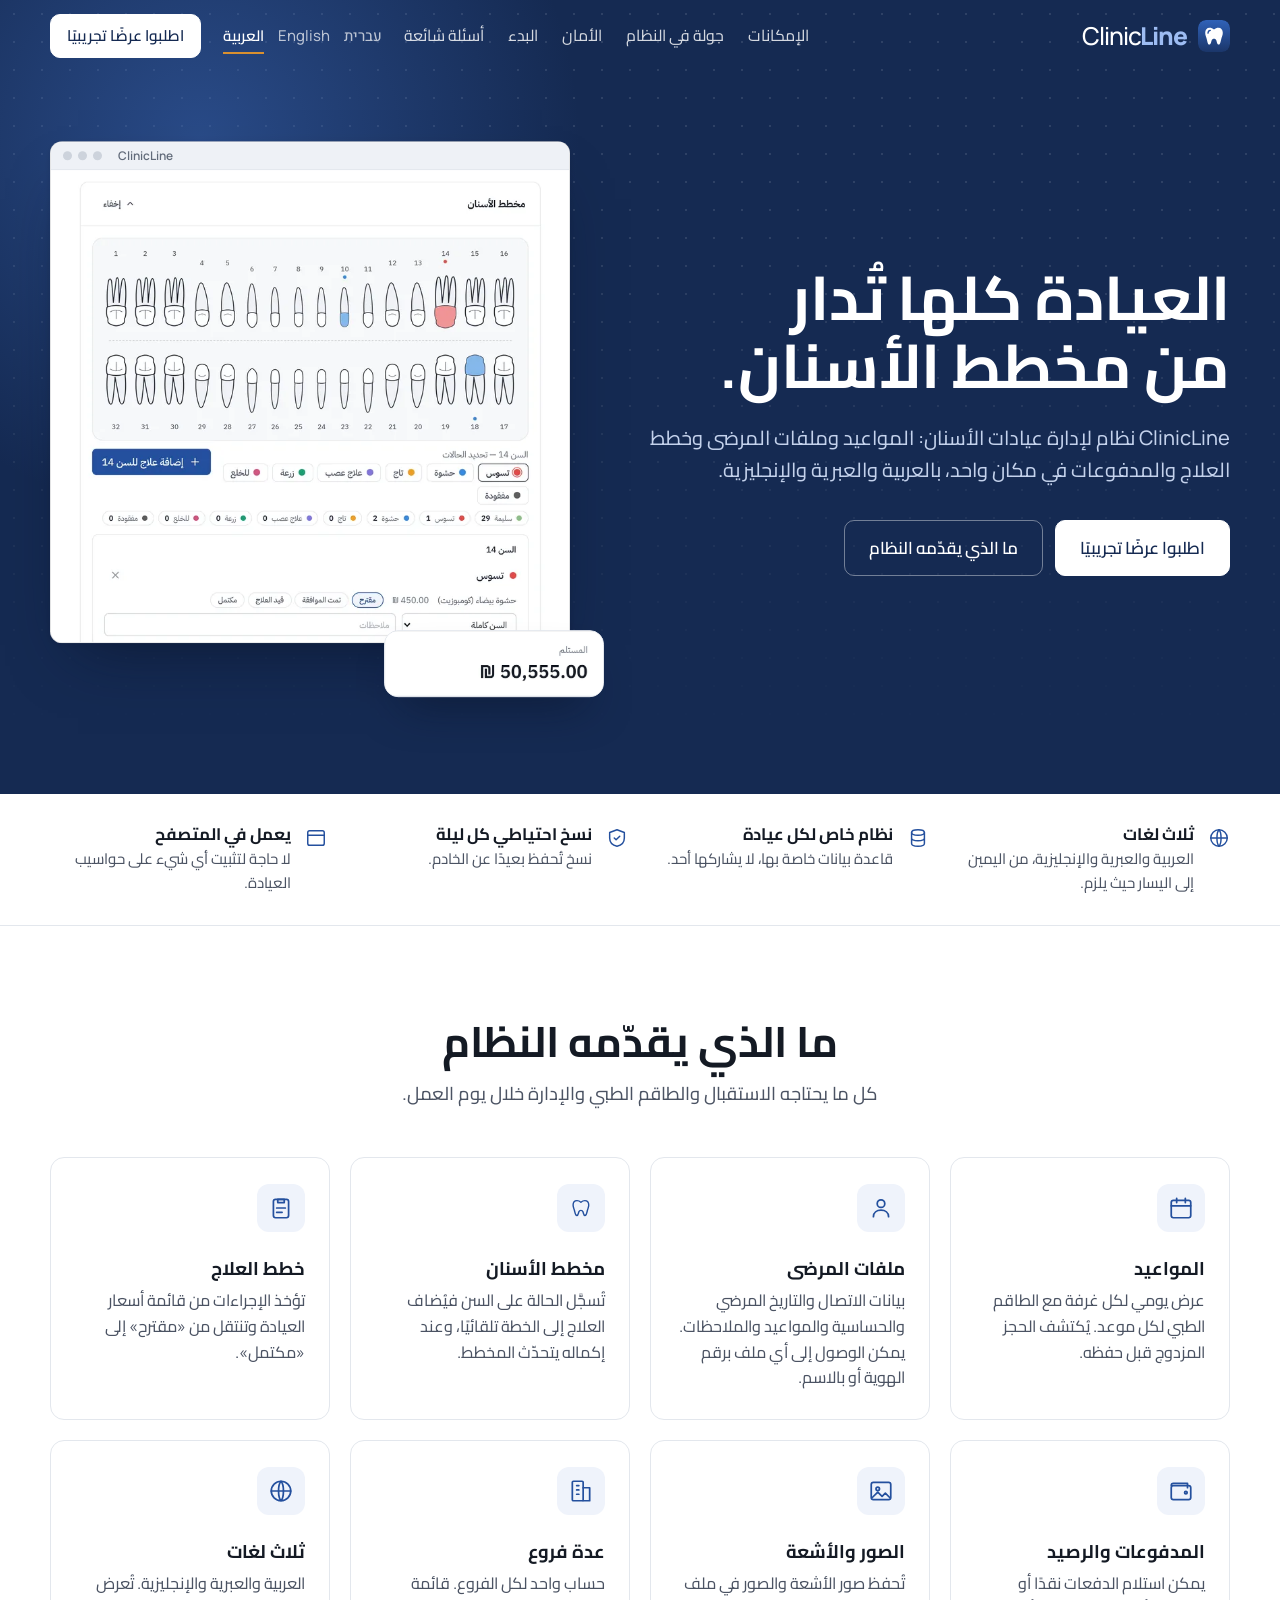
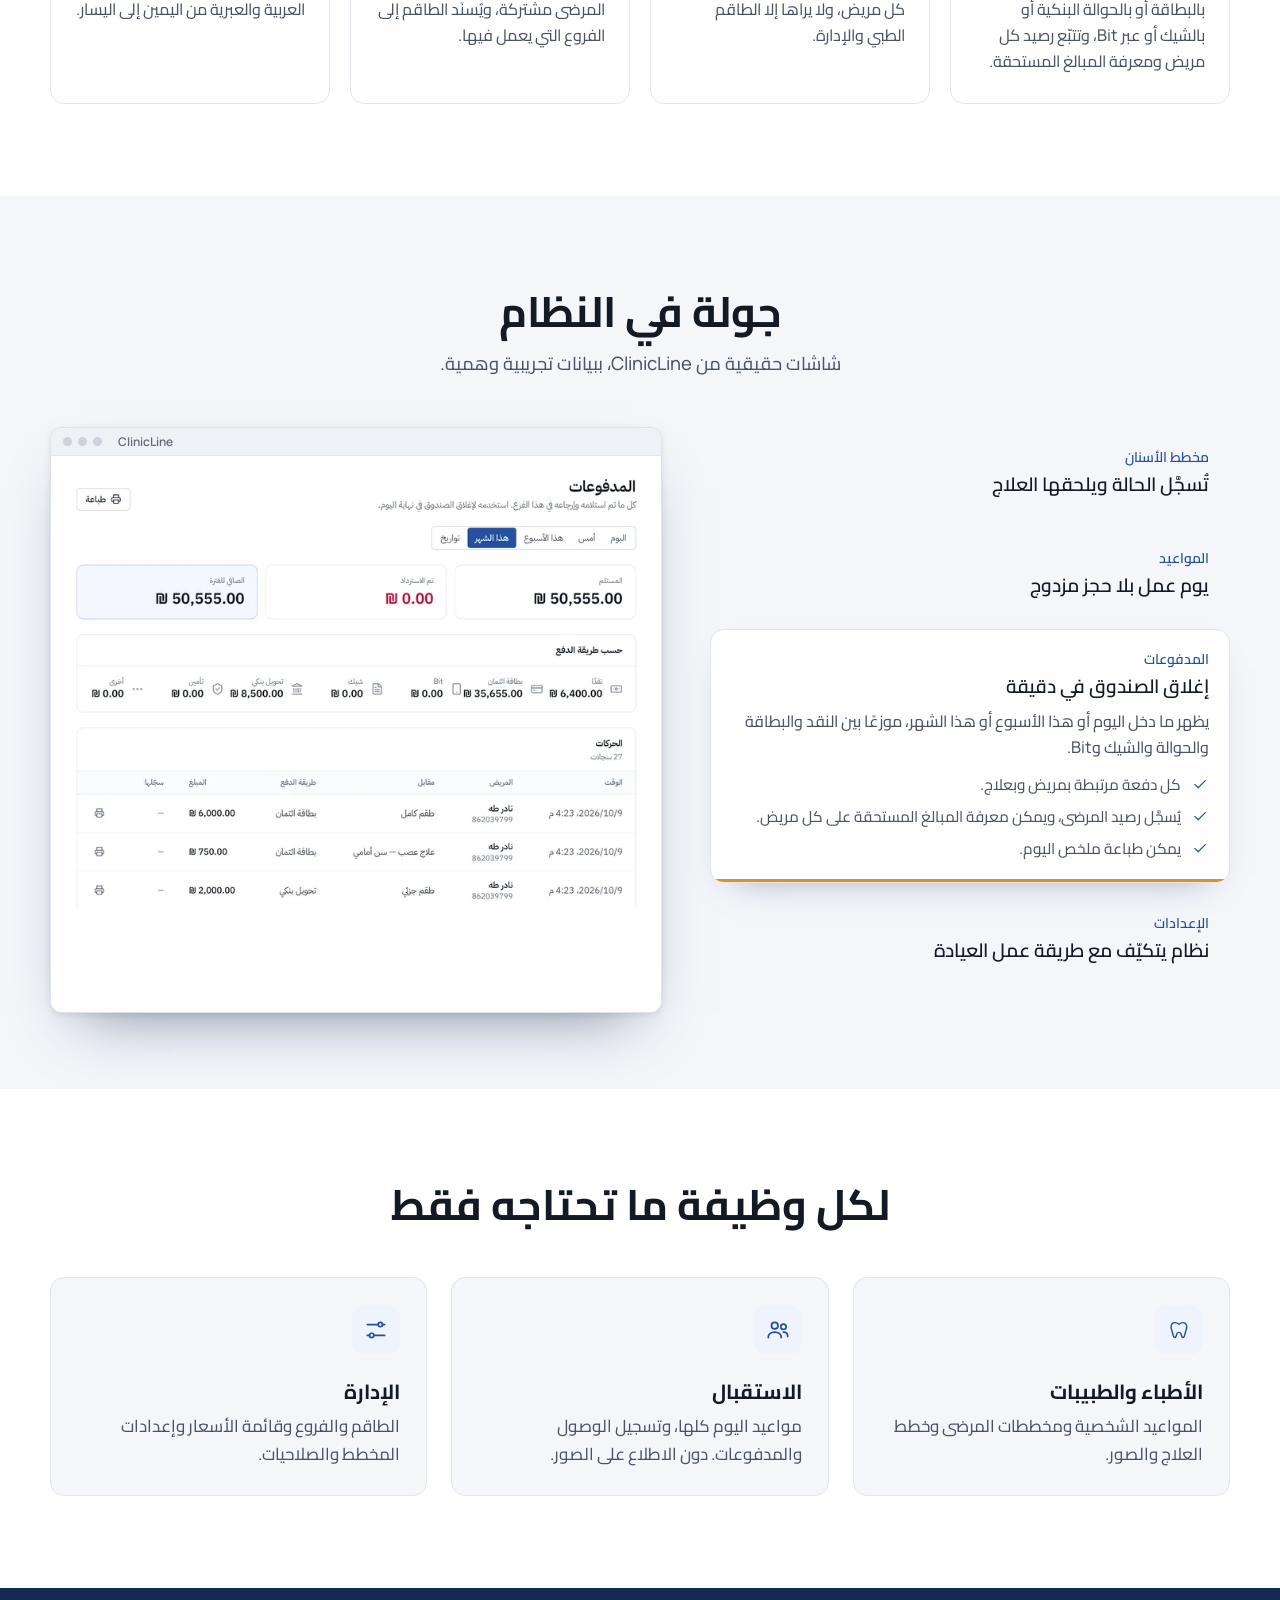
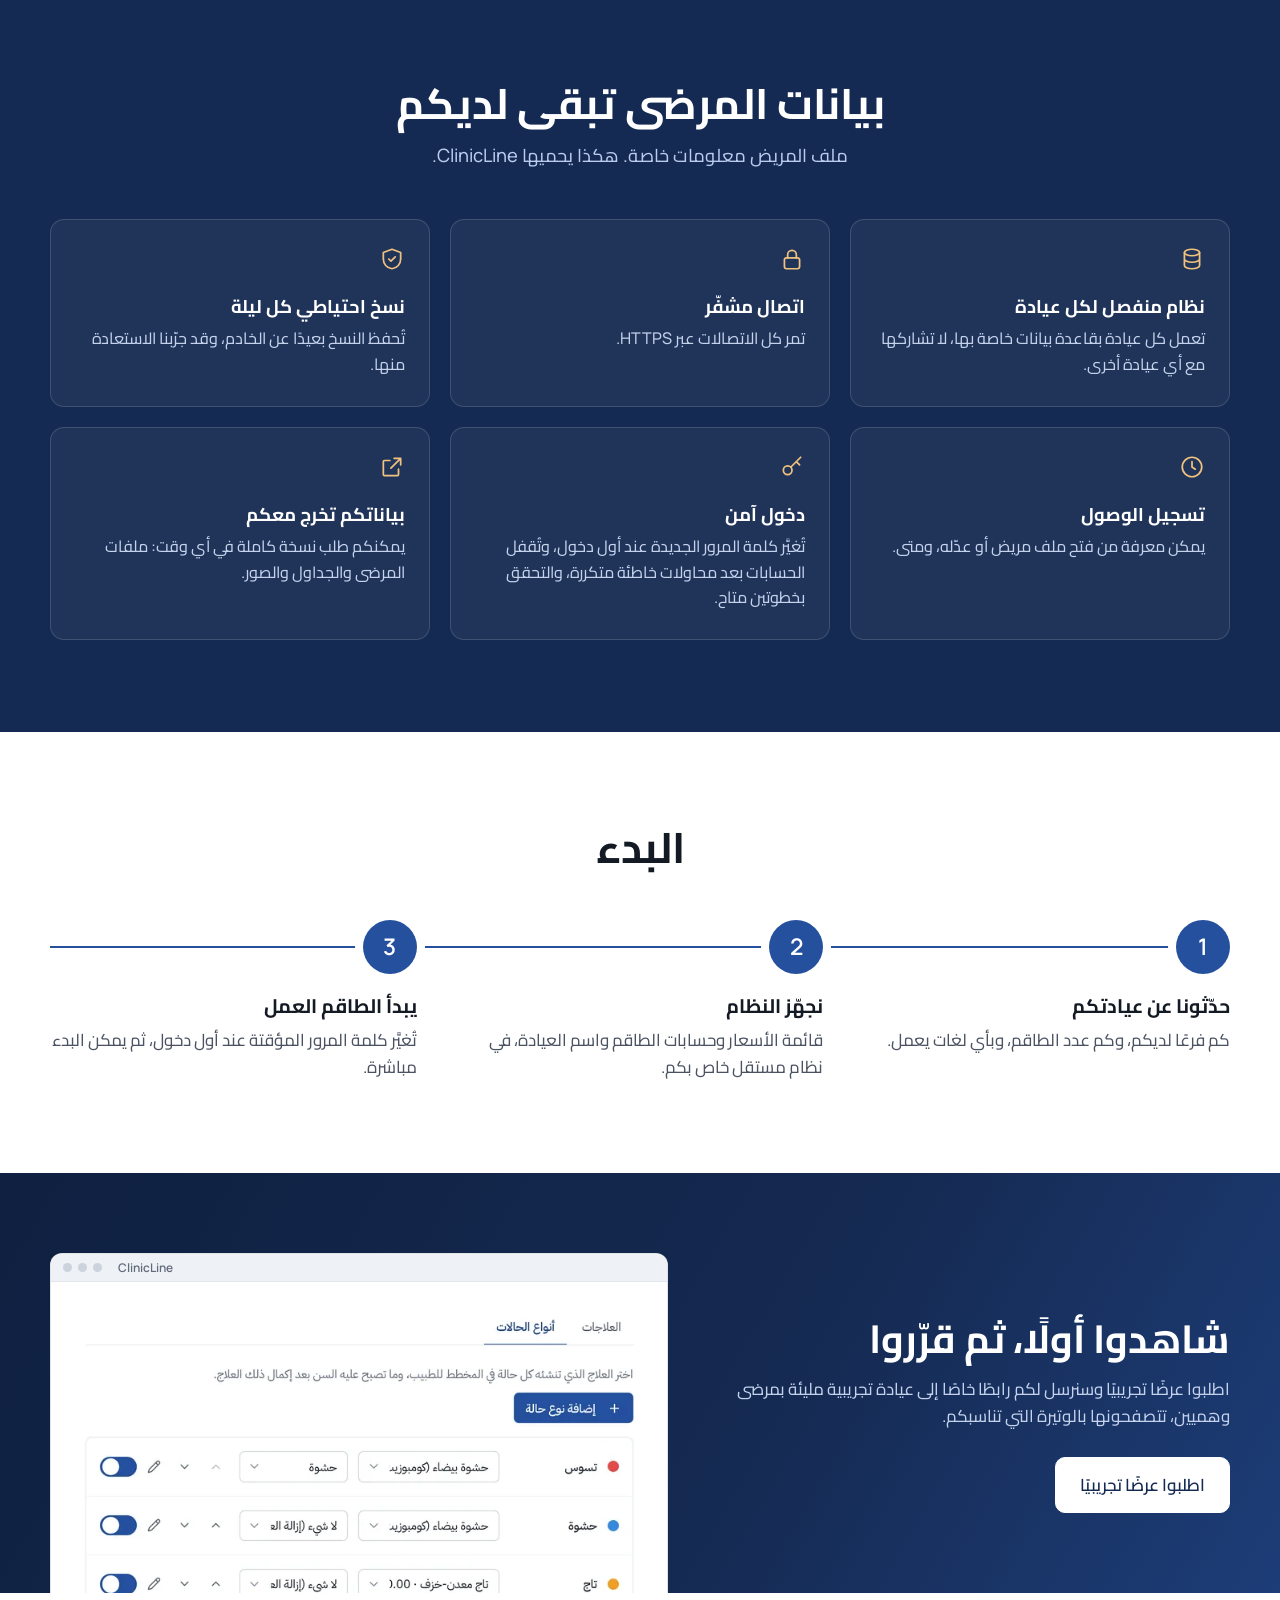
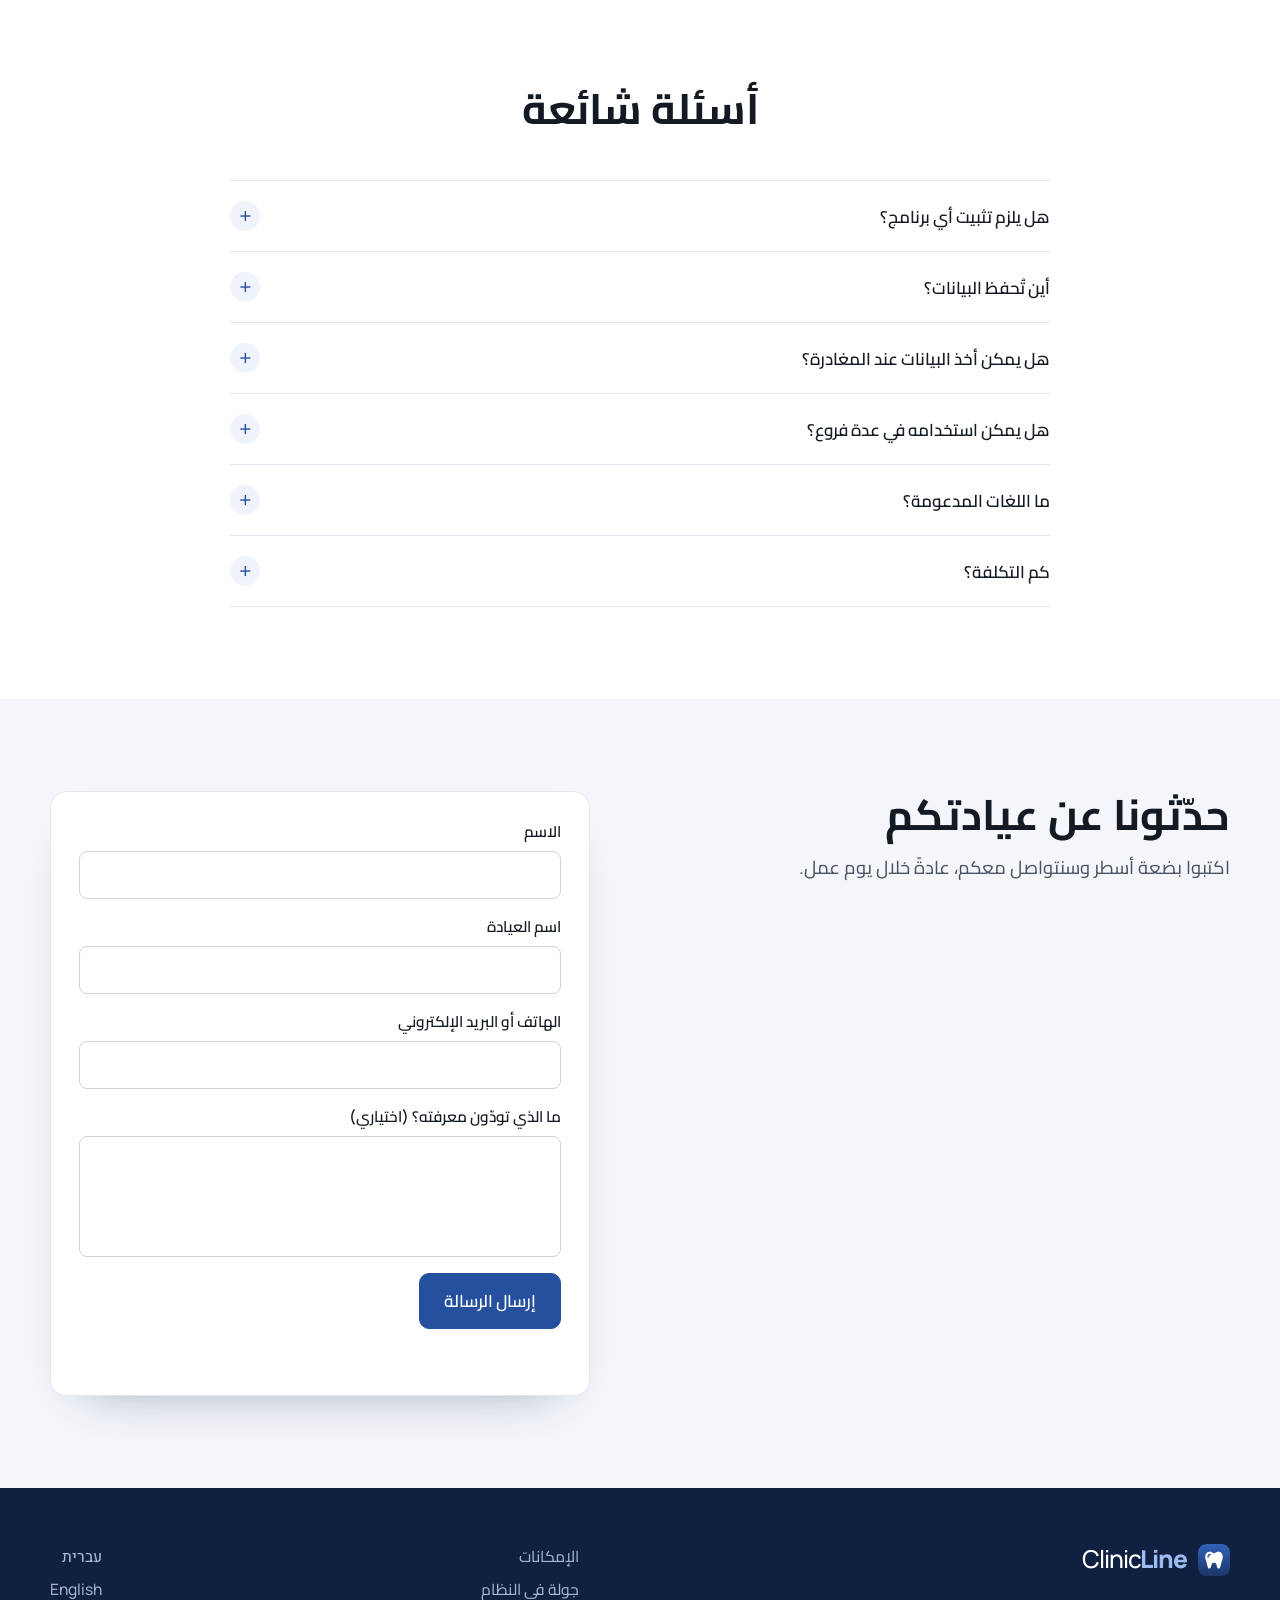
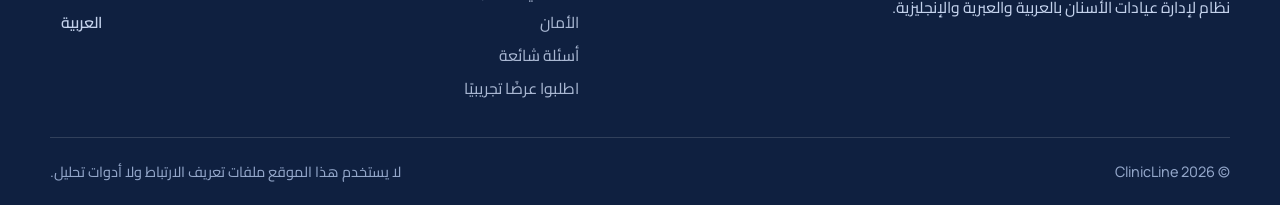
==== commit 0e913366: "Contact form emails messages automatically via FormSubmit; textarea not resizable Co-Authored-By: Cl" ====
--- a/ar/index.html
+++ b/ar/index.html
@@ -145,7 +145,7 @@
     <div class="wrap foot-row"><span>© 2026 ClinicLine</span><span>لا يستخدم هذا الموقع ملفات تعريف الارتباط ولا أدوات تحليل.</span></div>
   </footer>
 
-  <script type="application/json" id="strings">{"lang":"ar","contact":{"title":"حدّثونا عن عيادتكم","intro":"اكتبوا بضعة أسطر وسنتواصل معكم، عادةً خلال يوم عمل.","name":"الاسم","clinic":"اسم العيادة","reach":"الهاتف أو البريد الإلكتروني","message":"ما الذي تودّون معرفته؟ (اختياري)","send":"إرسال الرسالة","sending":"جارٍ الإرسال…","thanks":"شكرًا، وصلتنا رسالتكم وسنتواصل معكم.","error":"لم تُرسل الرسالة. تحقّقوا من الاتصال وحاولوا مرة أخرى.","mailNote":"سيُفتح تطبيق البريد ومعه رسالة جاهزة للإرسال.","required":"يُرجى كتابة الاسم ورقم هاتف أو بريد إلكتروني."}}</script>
+  <script type="application/json" id="strings">{"lang":"ar","contact":{"title":"حدّثونا عن عيادتكم","intro":"اكتبوا بضعة أسطر وسنتواصل معكم، عادةً خلال يوم عمل.","name":"الاسم","clinic":"اسم العيادة","reach":"الهاتف أو البريد الإلكتروني","message":"ما الذي تودّون معرفته؟ (اختياري)","send":"إرسال الرسالة","sending":"جارٍ الإرسال…","thanks":"شكرًا، وصلتنا رسالتكم وسنتواصل معكم.","error":"لم تُرسل الرسالة. تحقّقوا من الاتصال وحاولوا مرة أخرى.","required":"يُرجى كتابة الاسم ورقم هاتف أو بريد إلكتروني."}}</script>
   <script src="../assets/config.js"></script>
   <script src="../assets/app.js" defer></script>
   <script src="../assets/form.js" defer></script>
--- a/assets/style.css
+++ b/assets/style.css
@@ -206,7 +206,7 @@
 .contact-grid .section-head { margin: 0; text-align: start; }
 .form { display: grid; gap: 16px; background: #fff; border: 1px solid var(--line); border-radius: 16px; padding: 28px; box-shadow: 0 24px 50px -36px rgba(21, 42, 82, 0.5); }
 .form label { display: grid; gap: 6px; font-size: 0.9rem; font-weight: 600; }
-.form input, .form textarea { font: inherit; font-weight: 400; color: var(--ink); background: #fff; border: 1px solid #cdd3dc; border-radius: 8px; padding: 11px 12px; width: 100%; transition: border-color 0.2s, box-shadow 0.2s; }
+.form input, .form textarea { resize: none; font: inherit; font-weight: 400; color: var(--ink); background: #fff; border: 1px solid #cdd3dc; border-radius: 8px; padding: 11px 12px; width: 100%; transition: border-color 0.2s, box-shadow 0.2s; }
 .form input:focus, .form textarea:focus { outline: none; border-color: var(--brand); box-shadow: 0 0 0 3px rgba(36, 80, 158, 0.18); }
 .form .btn { justify-self: start; }
 .form-status { min-height: 1.4em; font-size: 0.92rem; color: var(--muted); }
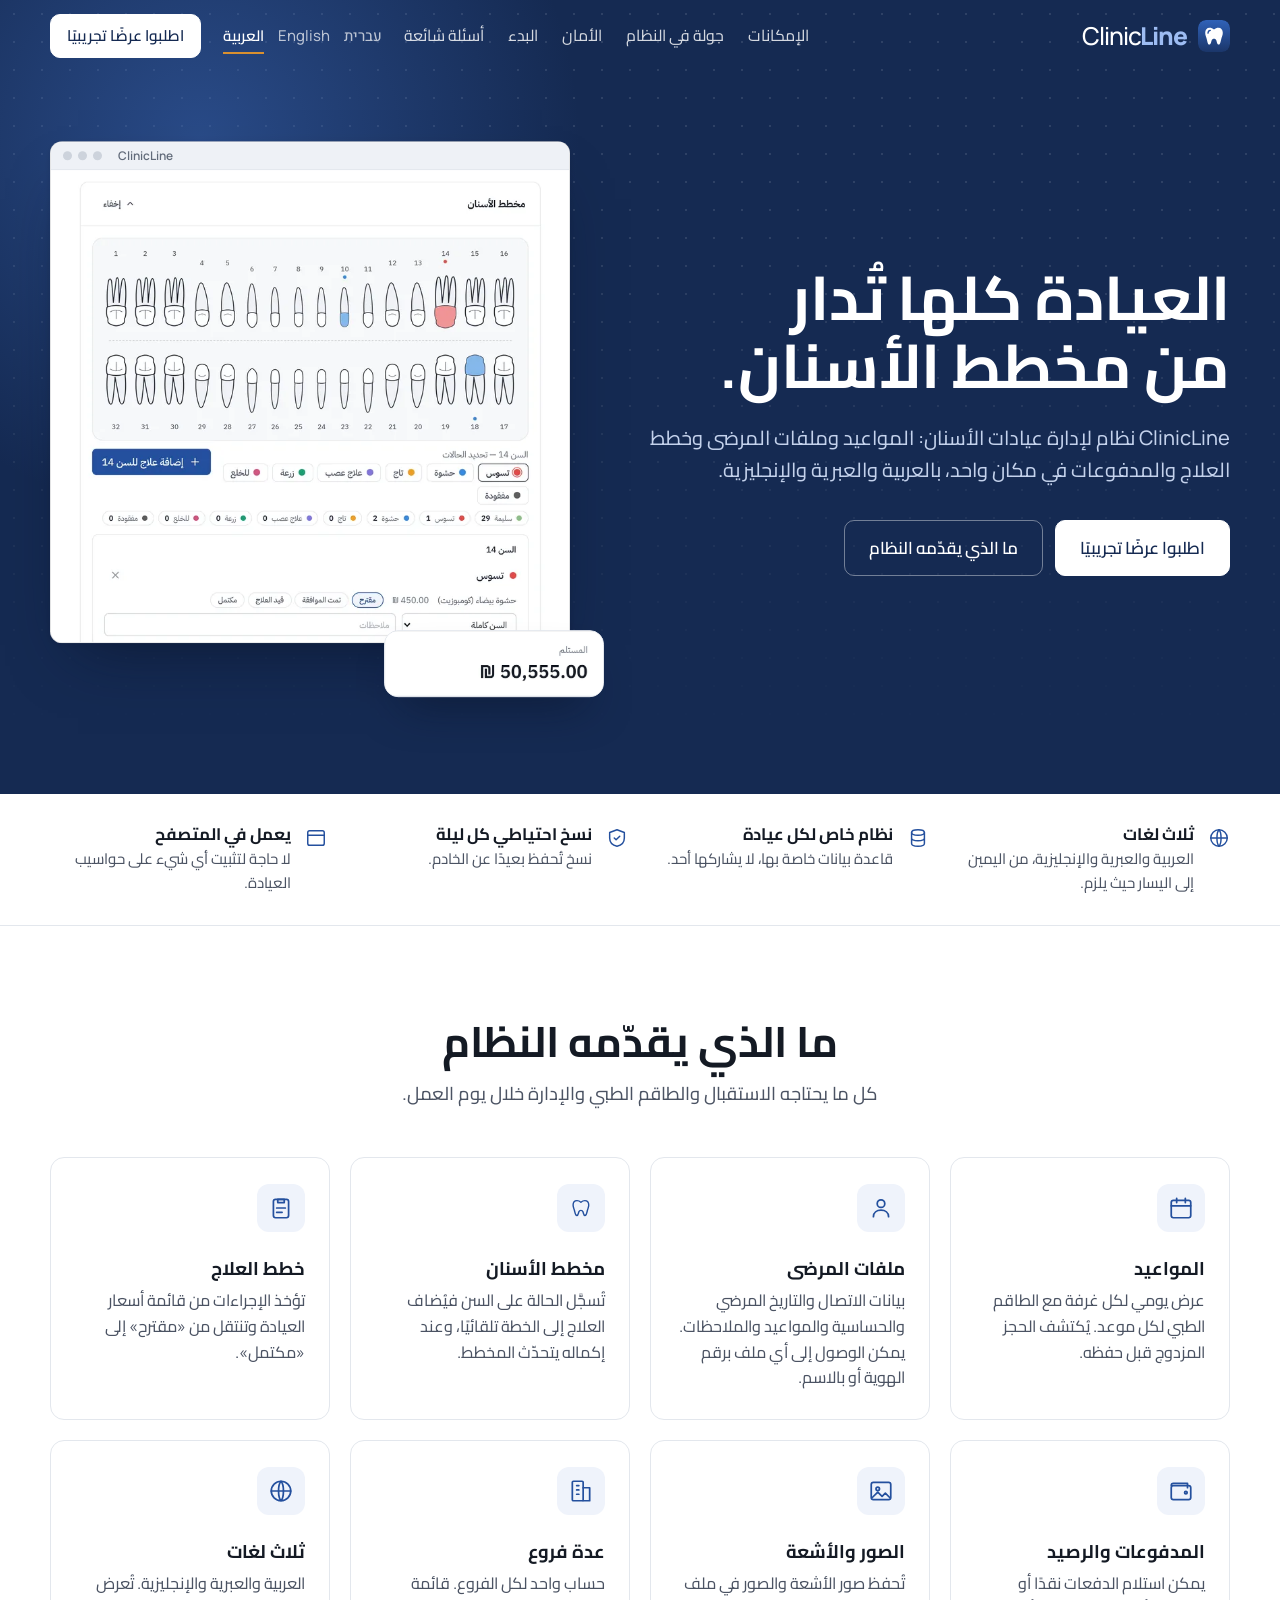
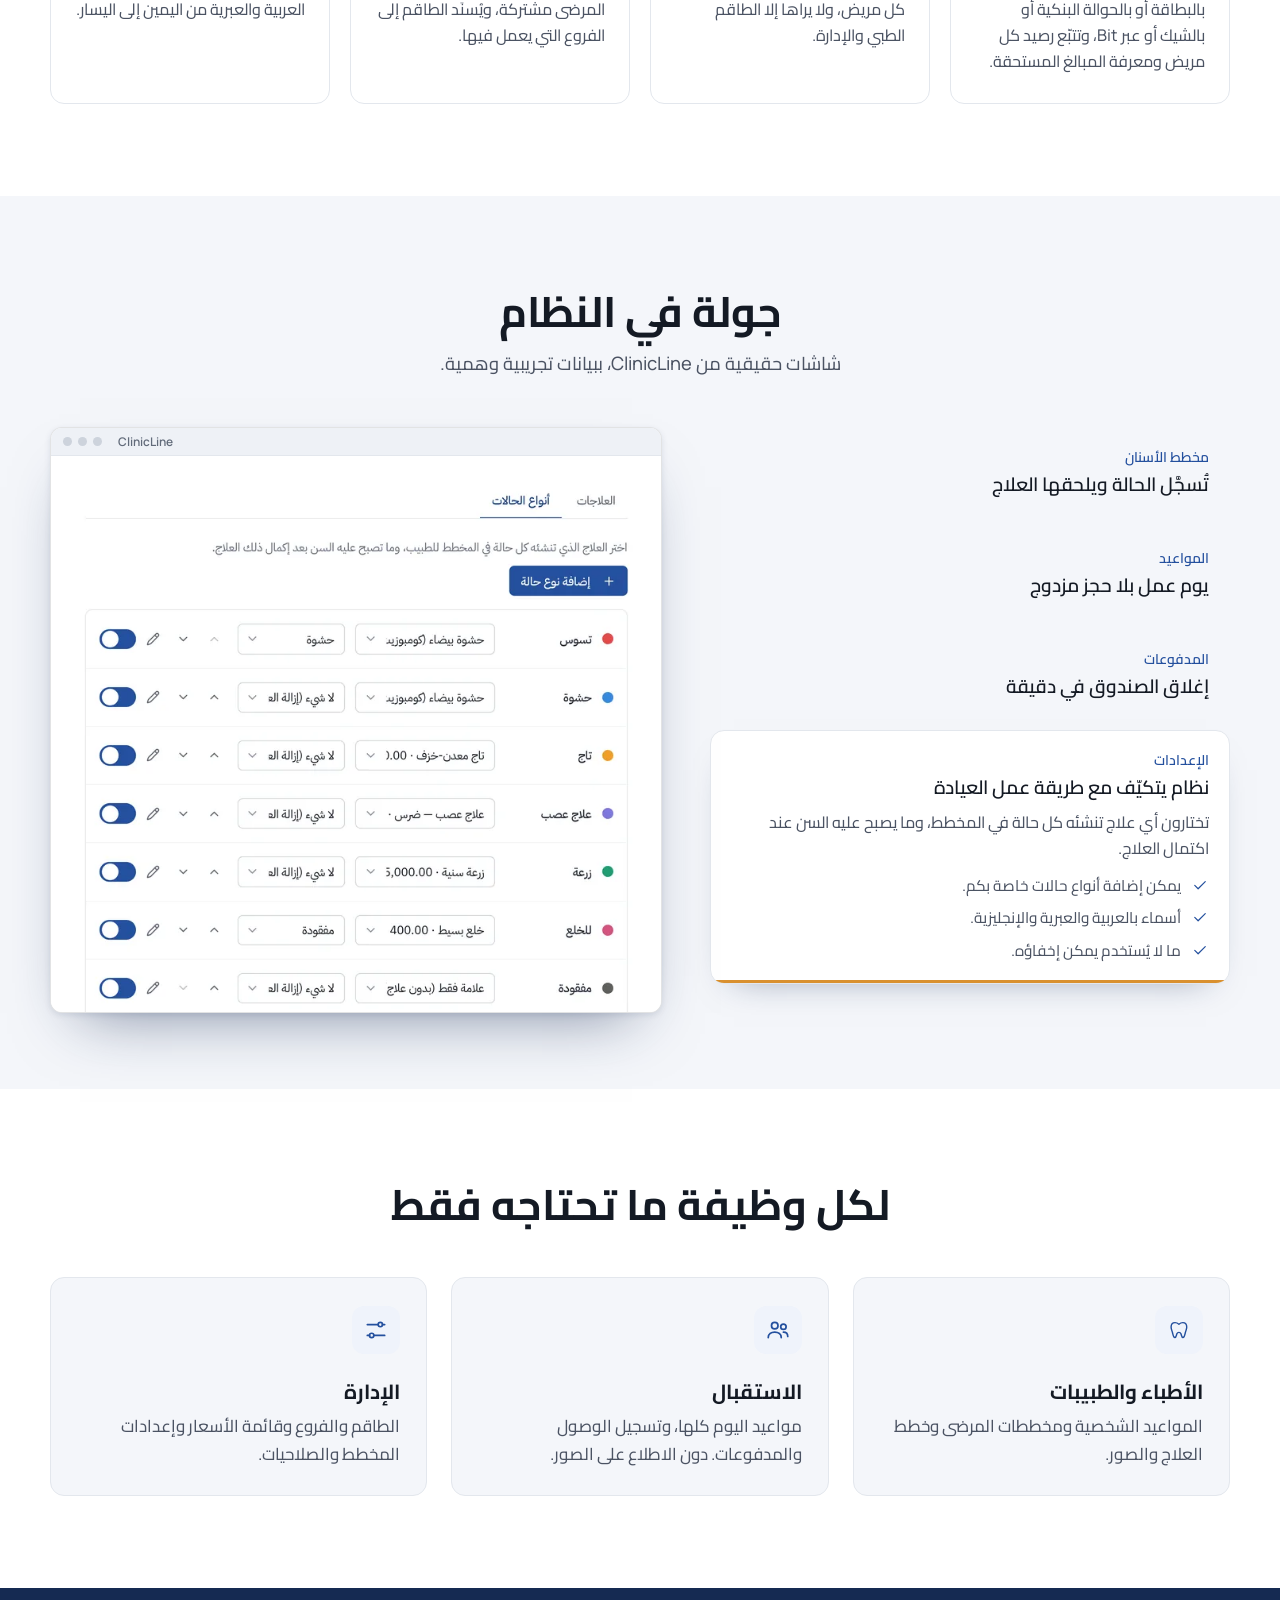
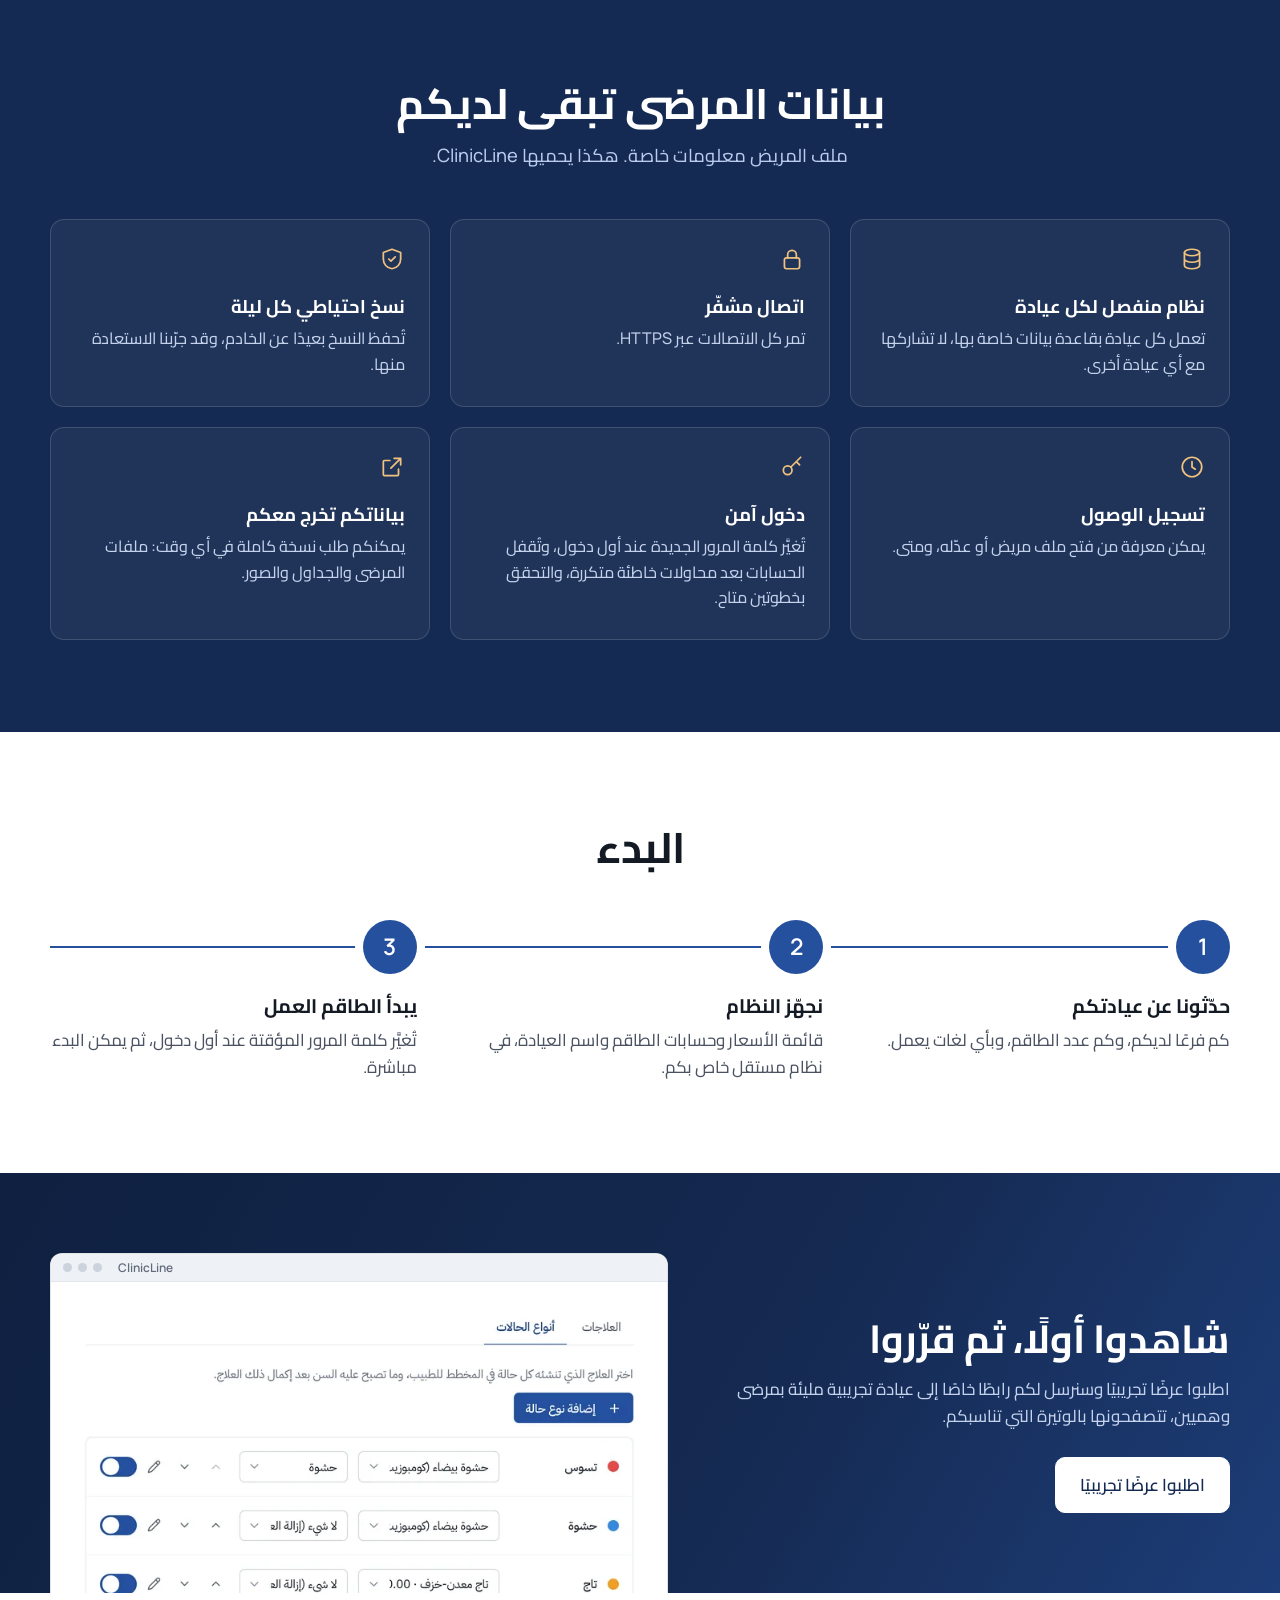
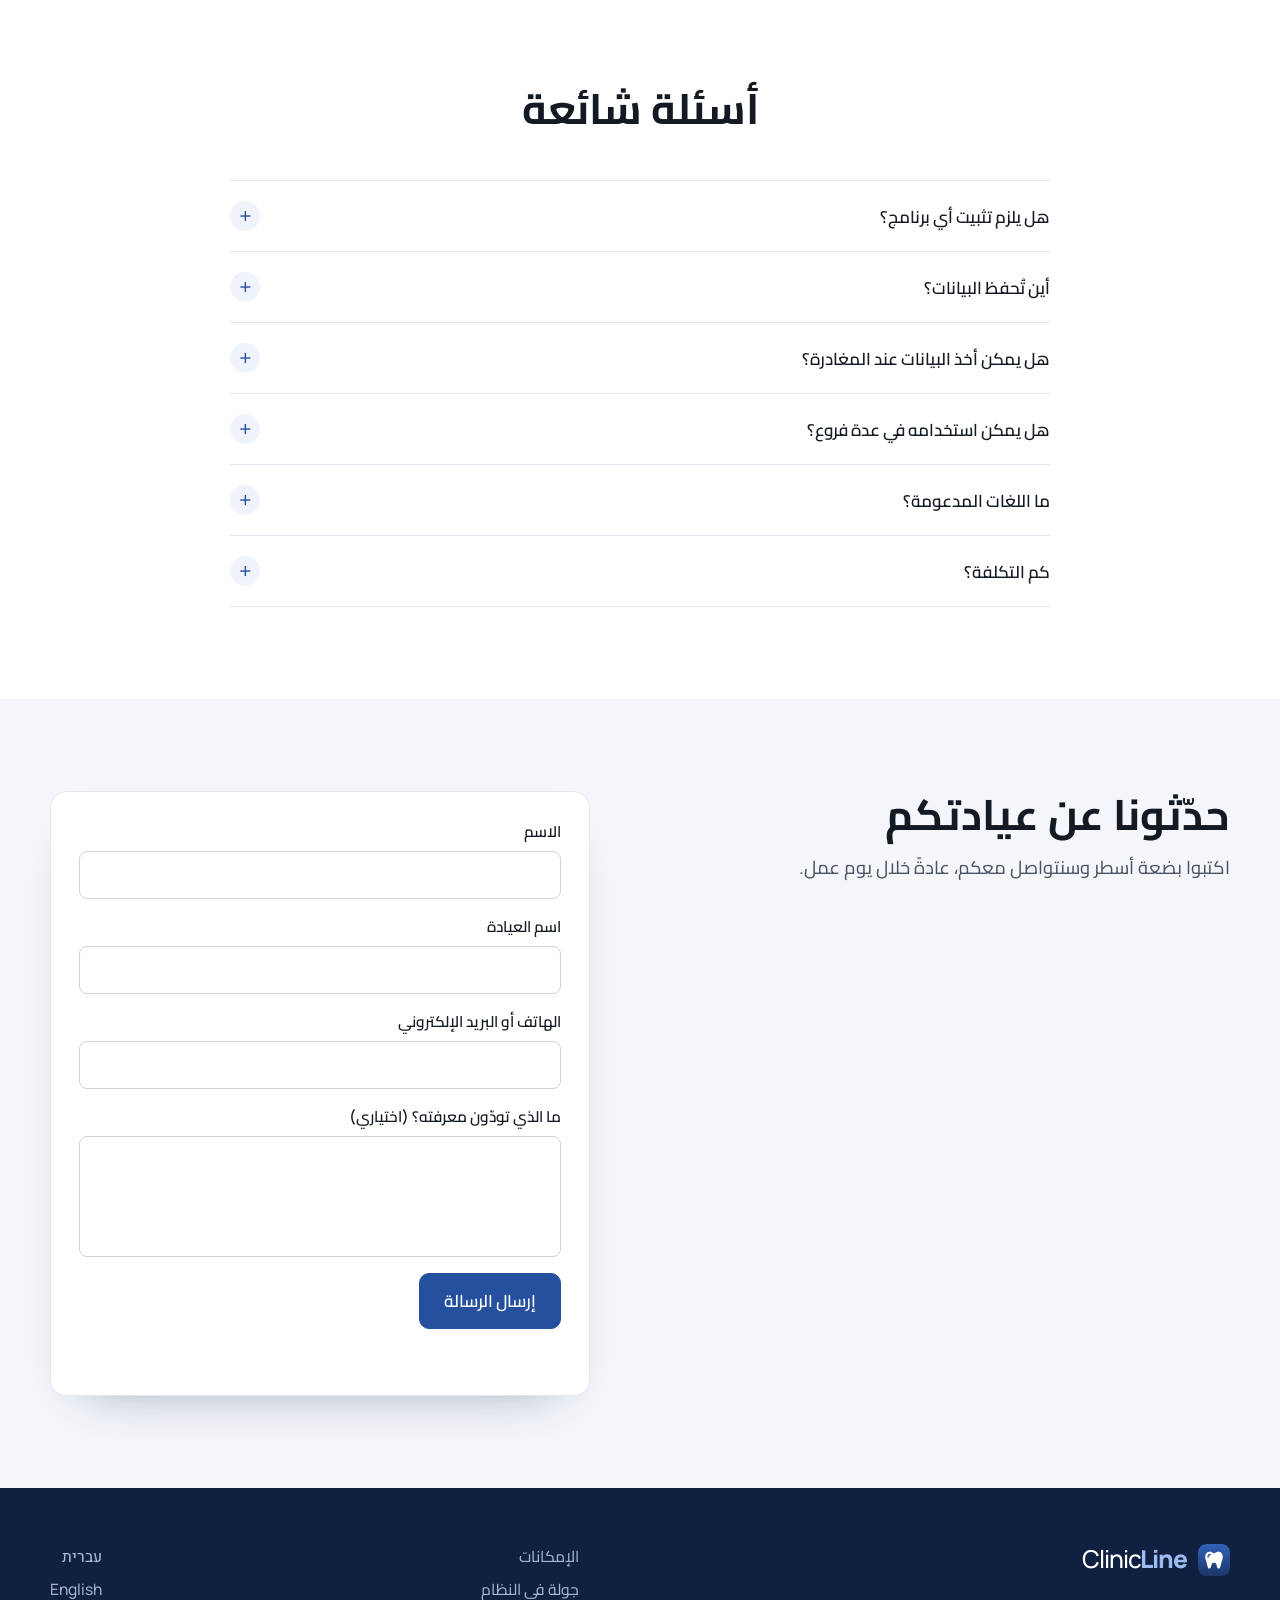
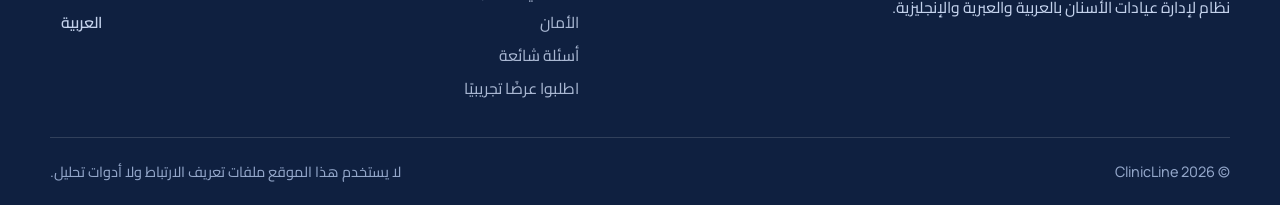
==== commit 105eea50: "Site URLs move to the clinicline.help custom domain Co-Authored-By: Claude Sonnet 5.5 <noreply@anthr" ====
--- a/ar/index.html
+++ b/ar/index.html
@@ -5,17 +5,17 @@
   <meta name="viewport" content="width=device-width, initial-scale=1">
   <title>ClinicLine: نظام لإدارة عيادات الأسنان بالعربية والعبرية والإنجليزية</title>
   <meta name="description" content="المواعيد وملفات المرضى ومخطط أسنان تفاعلي وخطط العلاج والمدفوعات لعيادات الأسنان. لكل عيادة نظام خاص بها.">
-  <link rel="canonical" href="https://mahmoodana1.github.io/pages/ar/">
-  <link rel="alternate" hreflang="he" href="https://mahmoodana1.github.io/pages/">
-  <link rel="alternate" hreflang="en" href="https://mahmoodana1.github.io/pages/en/">
-  <link rel="alternate" hreflang="ar" href="https://mahmoodana1.github.io/pages/ar/">
-  <link rel="alternate" hreflang="x-default" href="https://mahmoodana1.github.io/pages/">
+  <link rel="canonical" href="https://clinicline.help/ar/">
+  <link rel="alternate" hreflang="he" href="https://clinicline.help/">
+  <link rel="alternate" hreflang="en" href="https://clinicline.help/en/">
+  <link rel="alternate" hreflang="ar" href="https://clinicline.help/ar/">
+  <link rel="alternate" hreflang="x-default" href="https://clinicline.help/">
   <meta property="og:type" content="website">
   <meta property="og:site_name" content="ClinicLine">
   <meta property="og:title" content="ClinicLine: نظام لإدارة عيادات الأسنان بالعربية والعبرية والإنجليزية">
   <meta property="og:description" content="المواعيد وملفات المرضى ومخطط أسنان تفاعلي وخطط العلاج والمدفوعات لعيادات الأسنان. لكل عيادة نظام خاص بها.">
-  <meta property="og:url" content="https://mahmoodana1.github.io/pages/ar/">
-  <meta property="og:image" content="https://mahmoodana1.github.io/pages/assets/og.png">
+  <meta property="og:url" content="https://clinicline.help/ar/">
+  <meta property="og:image" content="https://clinicline.help/assets/og.png">
   <meta name="twitter:card" content="summary_large_image">
   <meta name="theme-color" content="#152a52">
   <link rel="icon" href="../assets/icon.svg" type="image/svg+xml">
@@ -25,7 +25,7 @@
   <link rel="stylesheet" href="../assets/fonts.css">
   <link rel="stylesheet" href="../assets/style.css">
   <script>document.documentElement.classList.add('js')</script>
-  <script type="application/ld+json">{"@context":"https://schema.org","@type":"SoftwareApplication","name":"ClinicLine","applicationCategory":"BusinessApplication","operatingSystem":"Web browser","description":"المواعيد وملفات المرضى ومخطط أسنان تفاعلي وخطط العلاج والمدفوعات لعيادات الأسنان. لكل عيادة نظام خاص بها.","inLanguage":["he","ar","en"],"url":"https://mahmoodana1.github.io/pages/"}</script>
+  <script type="application/ld+json">{"@context":"https://schema.org","@type":"SoftwareApplication","name":"ClinicLine","applicationCategory":"BusinessApplication","operatingSystem":"Web browser","description":"المواعيد وملفات المرضى ومخطط أسنان تفاعلي وخطط العلاج والمدفوعات لعيادات الأسنان. لكل عيادة نظام خاص بها.","inLanguage":["he","ar","en"],"url":"https://clinicline.help/"}</script>
 </head>
 <body>
   <a class="skip" href="#main">انتقال إلى المحتوى</a>
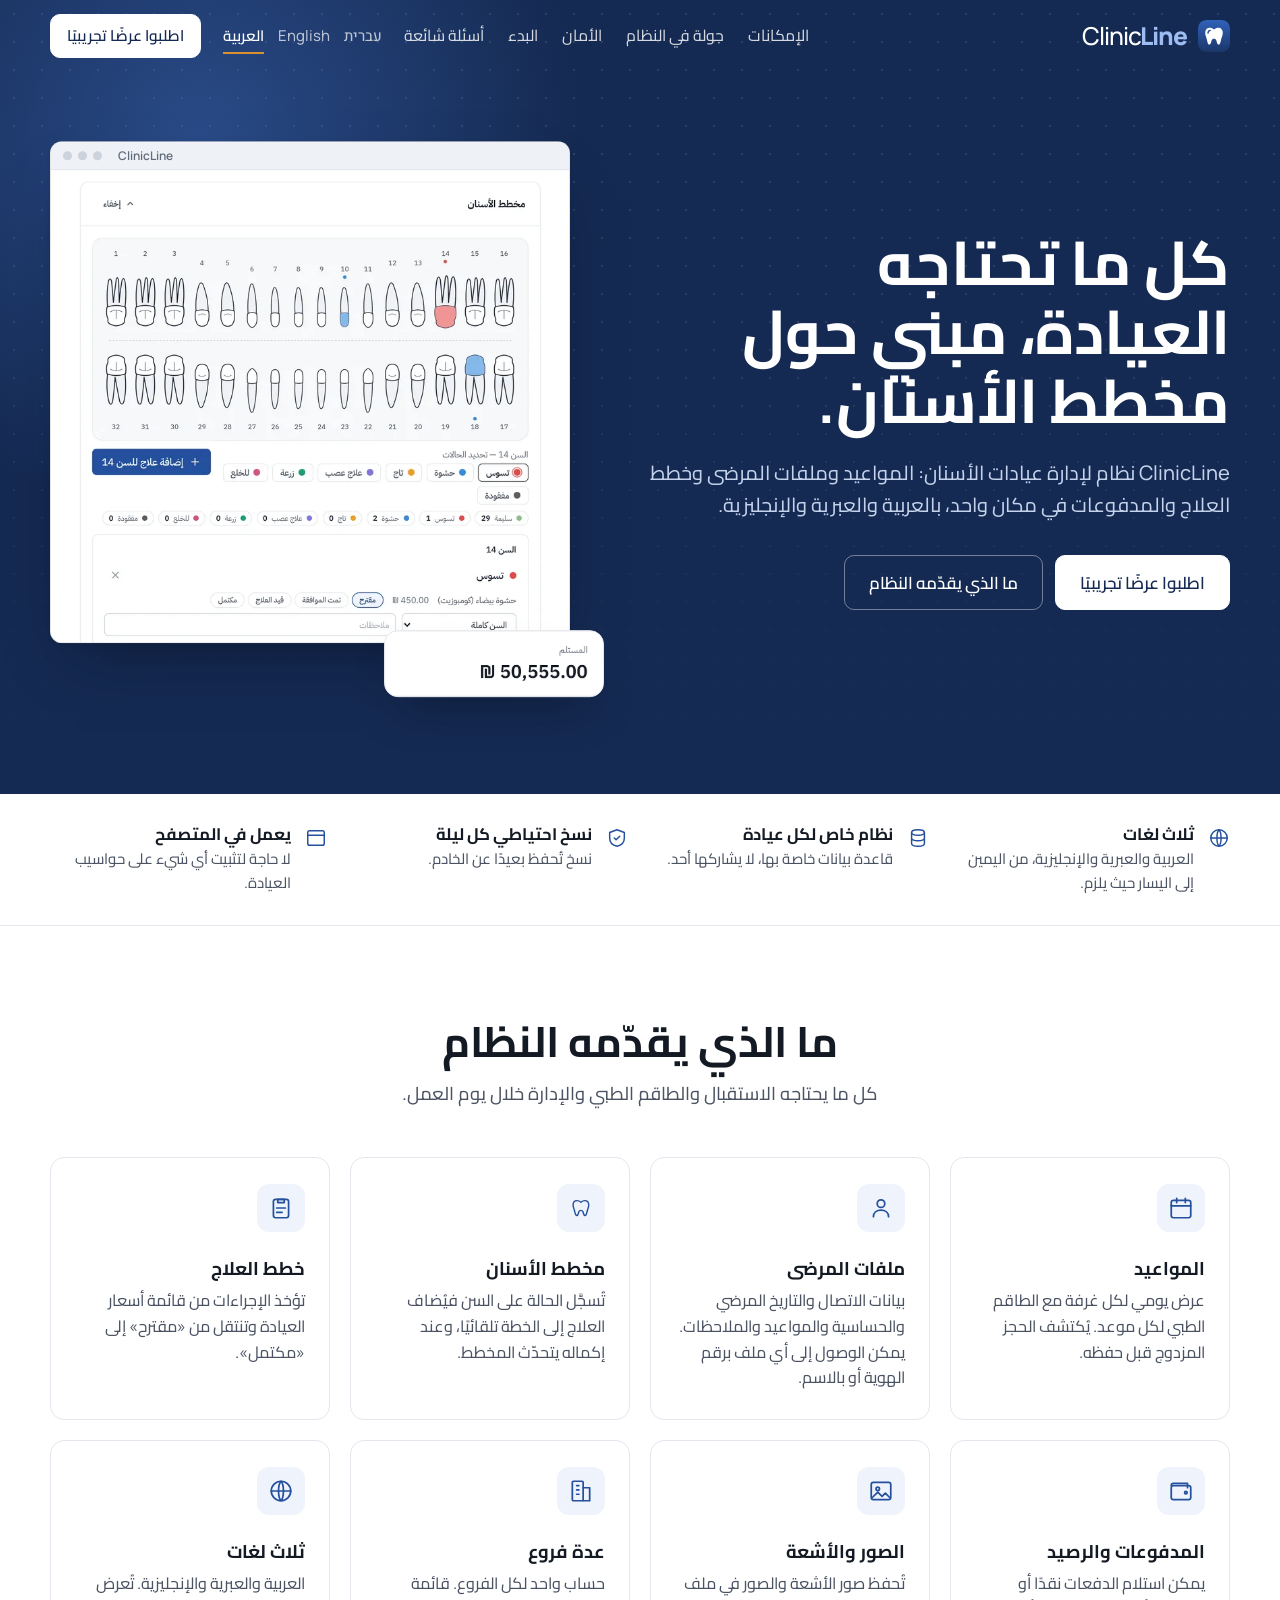
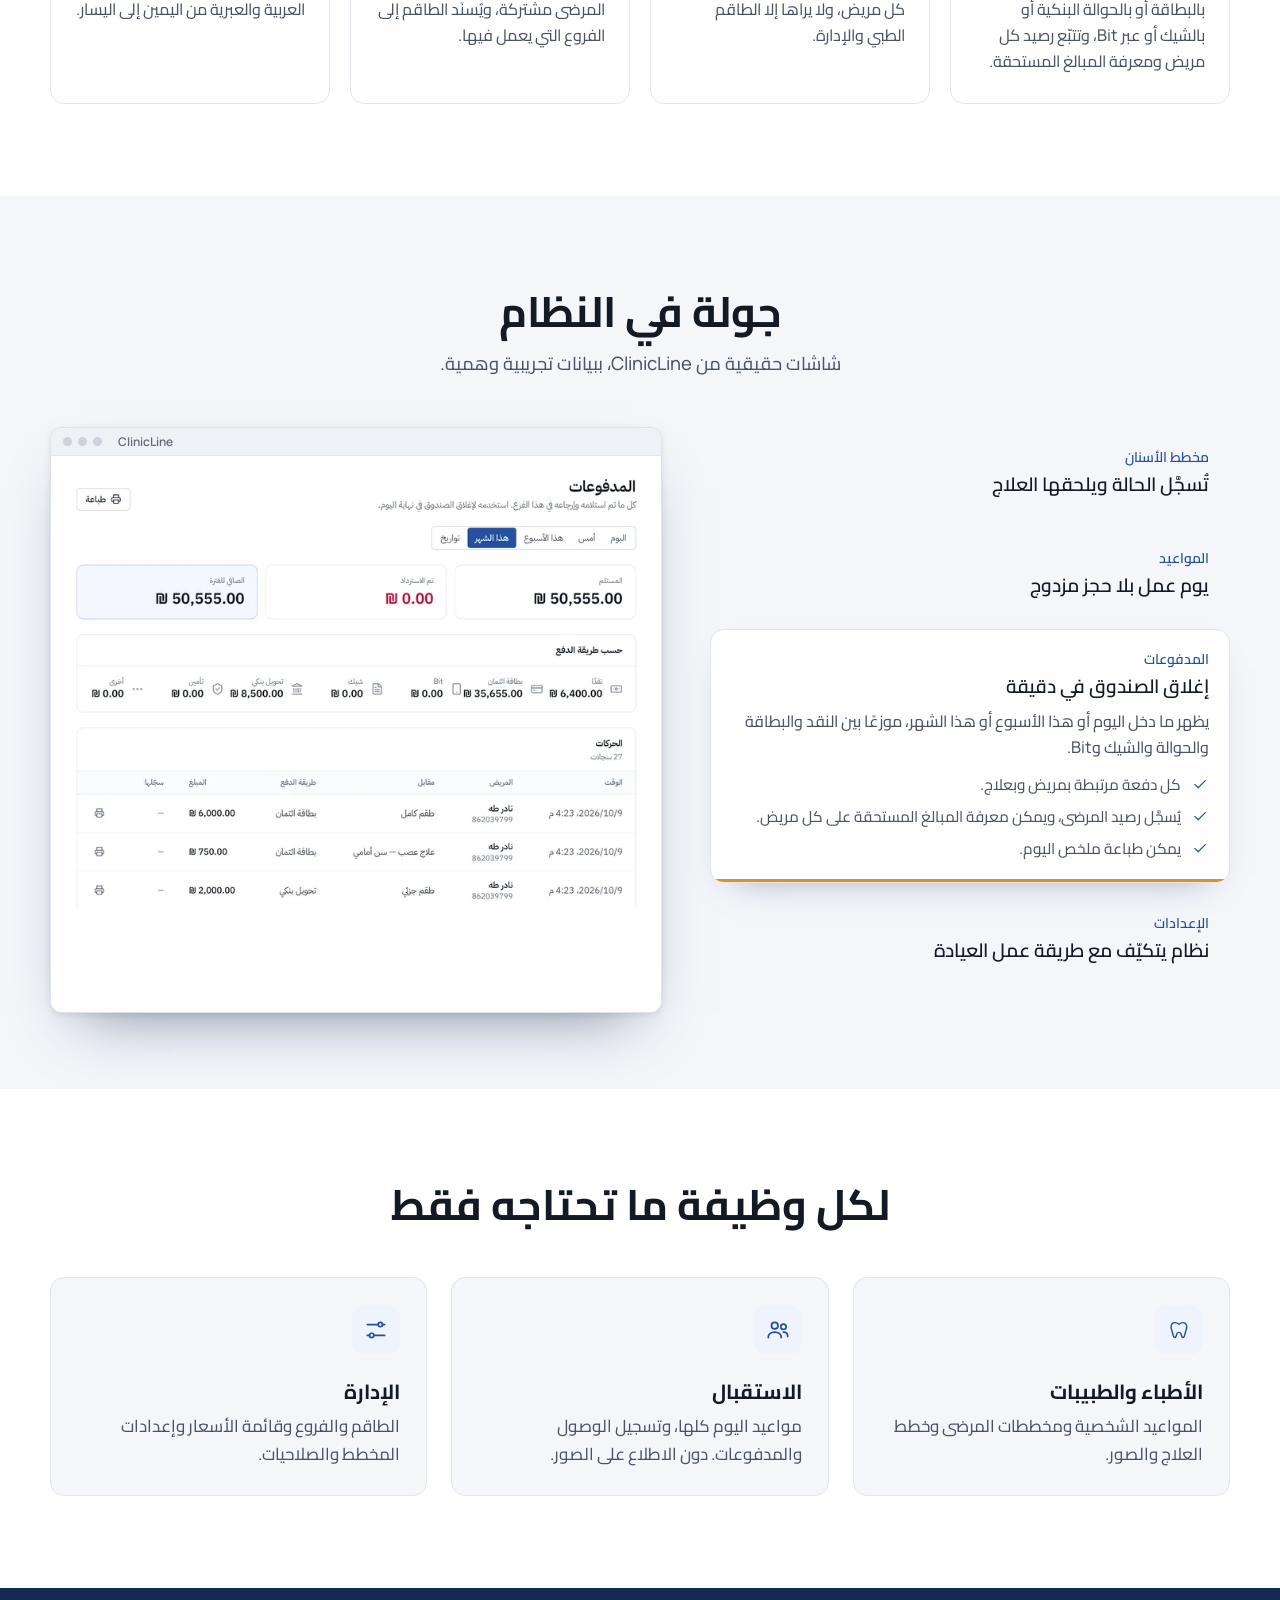
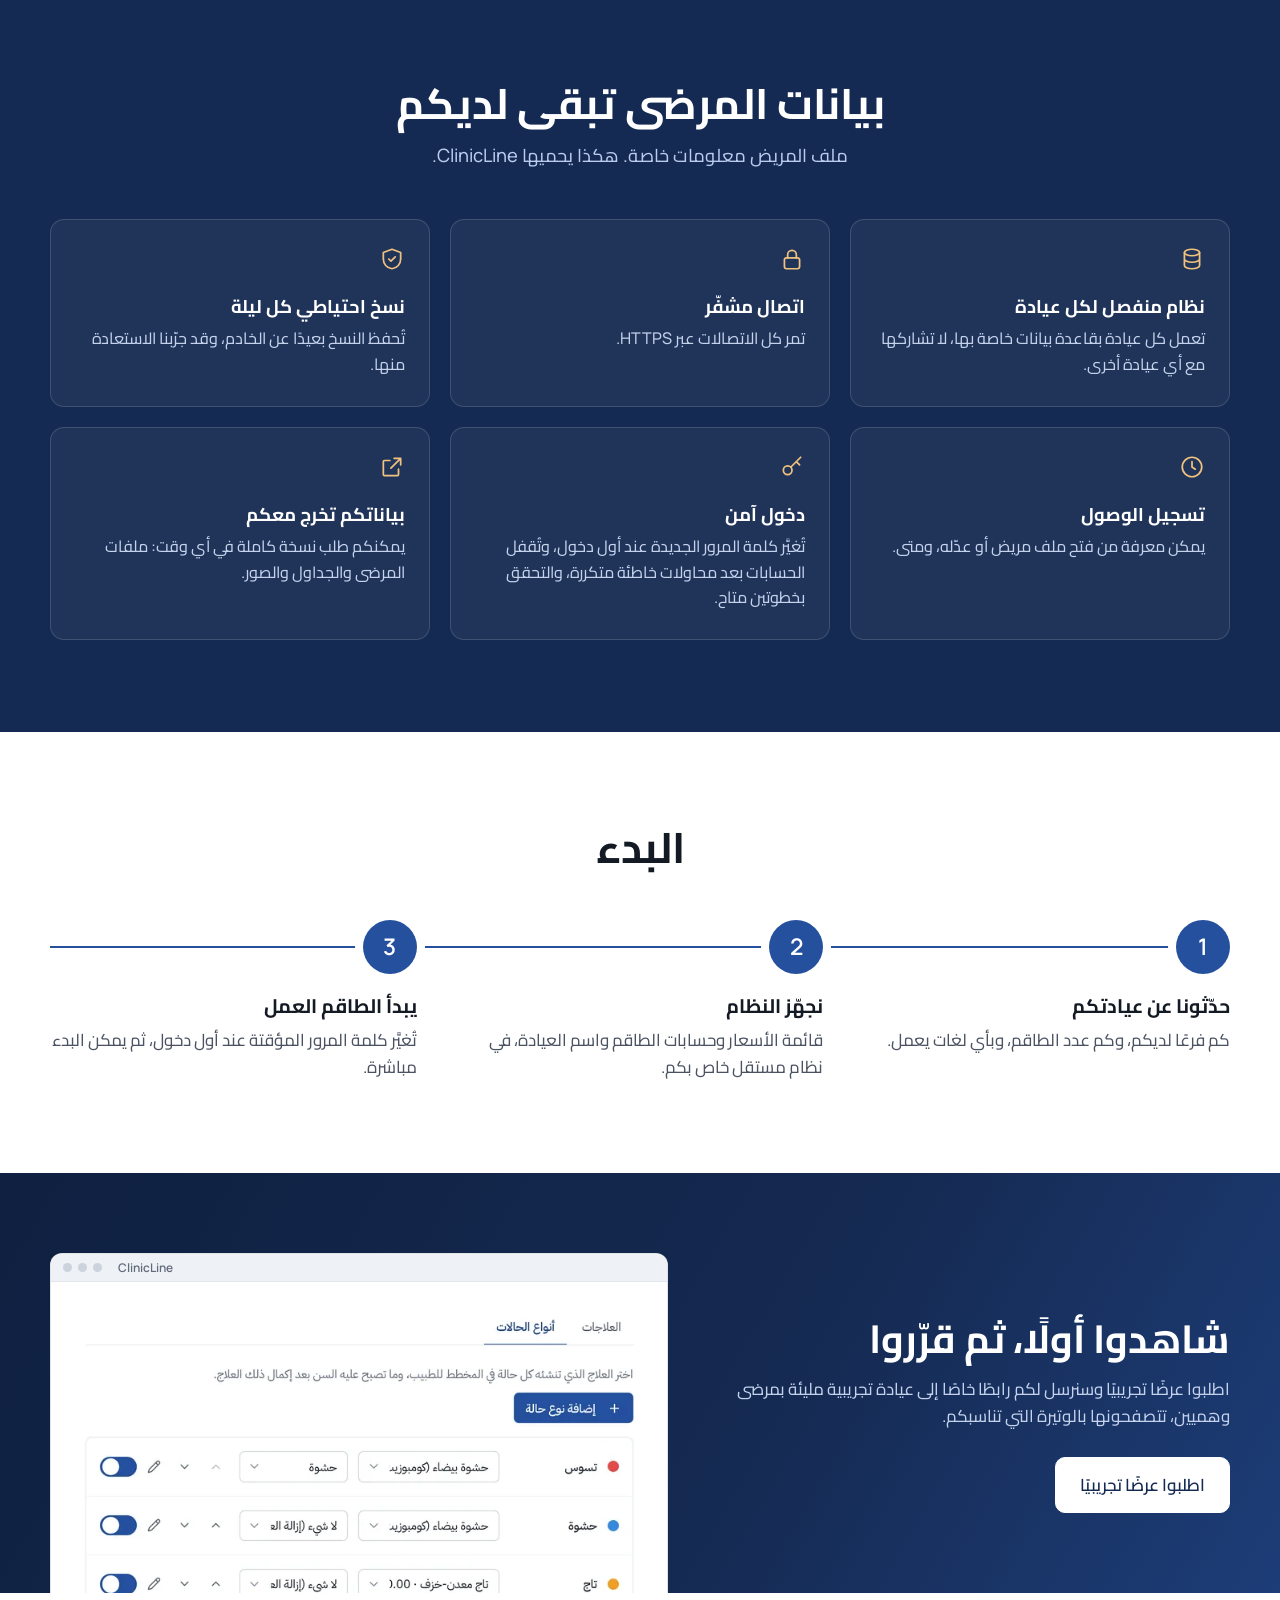
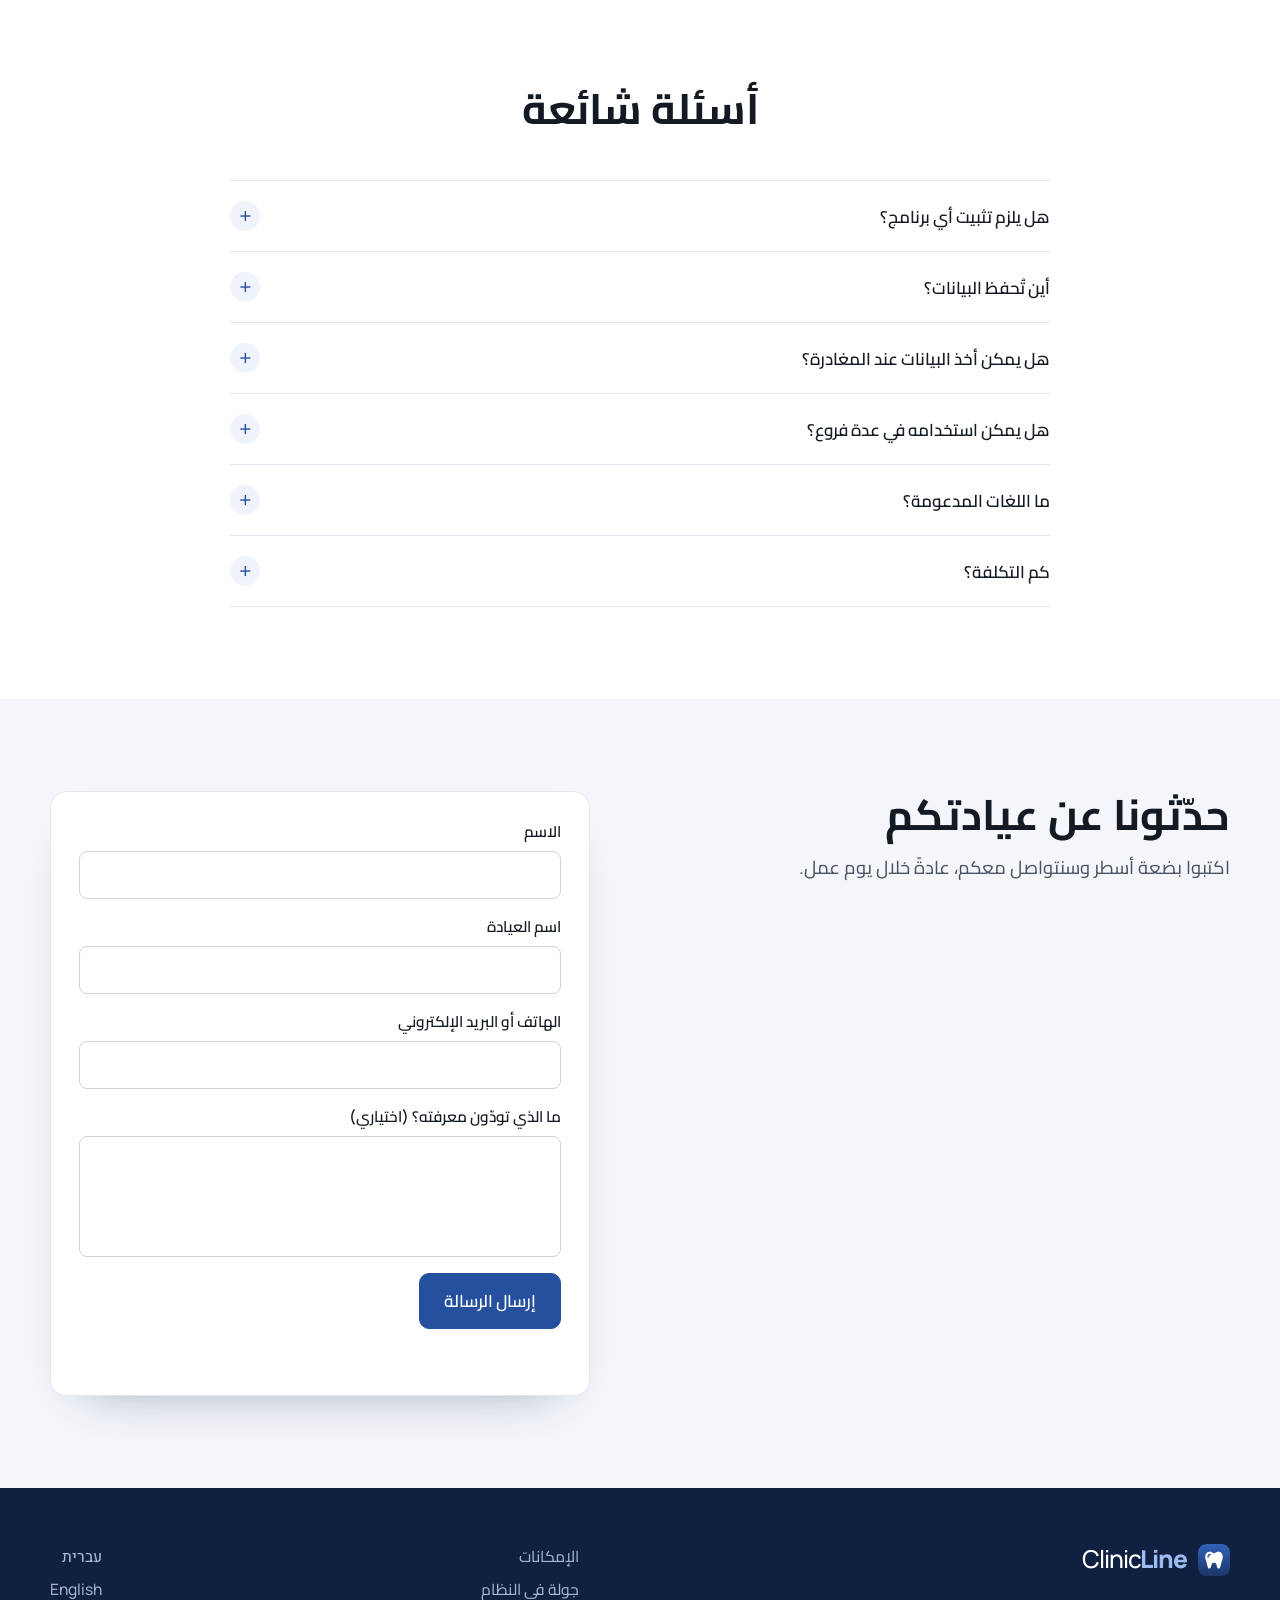
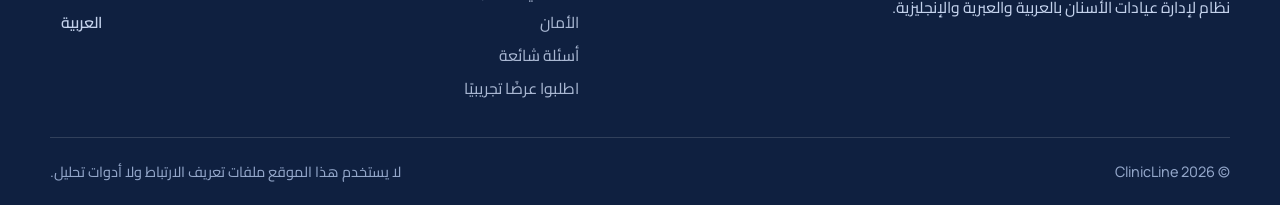
==== commit ab56f731: "Hero headline: more natural wording in all three languages Co-Authored-By: Claude Opus 5.5 <noreply@" ====
--- a/ar/index.html
+++ b/ar/index.html
@@ -48,7 +48,7 @@
     <section class="hero">
       <div class="wrap hero-grid">
         <div class="hero-copy">
-          <h1 class="rise" style="--d:0ms">العيادة كلها تُدار من مخطط الأسنان.</h1>
+          <h1 class="rise" style="--d:0ms">كل ما تحتاجه العيادة، مبني حول مخطط الأسنان.</h1>
           <p class="lead rise" style="--d:120ms">ClinicLine نظام لإدارة عيادات الأسنان: المواعيد وملفات المرضى وخطط العلاج والمدفوعات في مكان واحد، بالعربية والعبرية والإنجليزية.</p>
           <p class="hero-actions rise" style="--d:240ms">
             <a class="btn btn-light" href="#contact">اطلبوا عرضًا تجريبيًا</a>
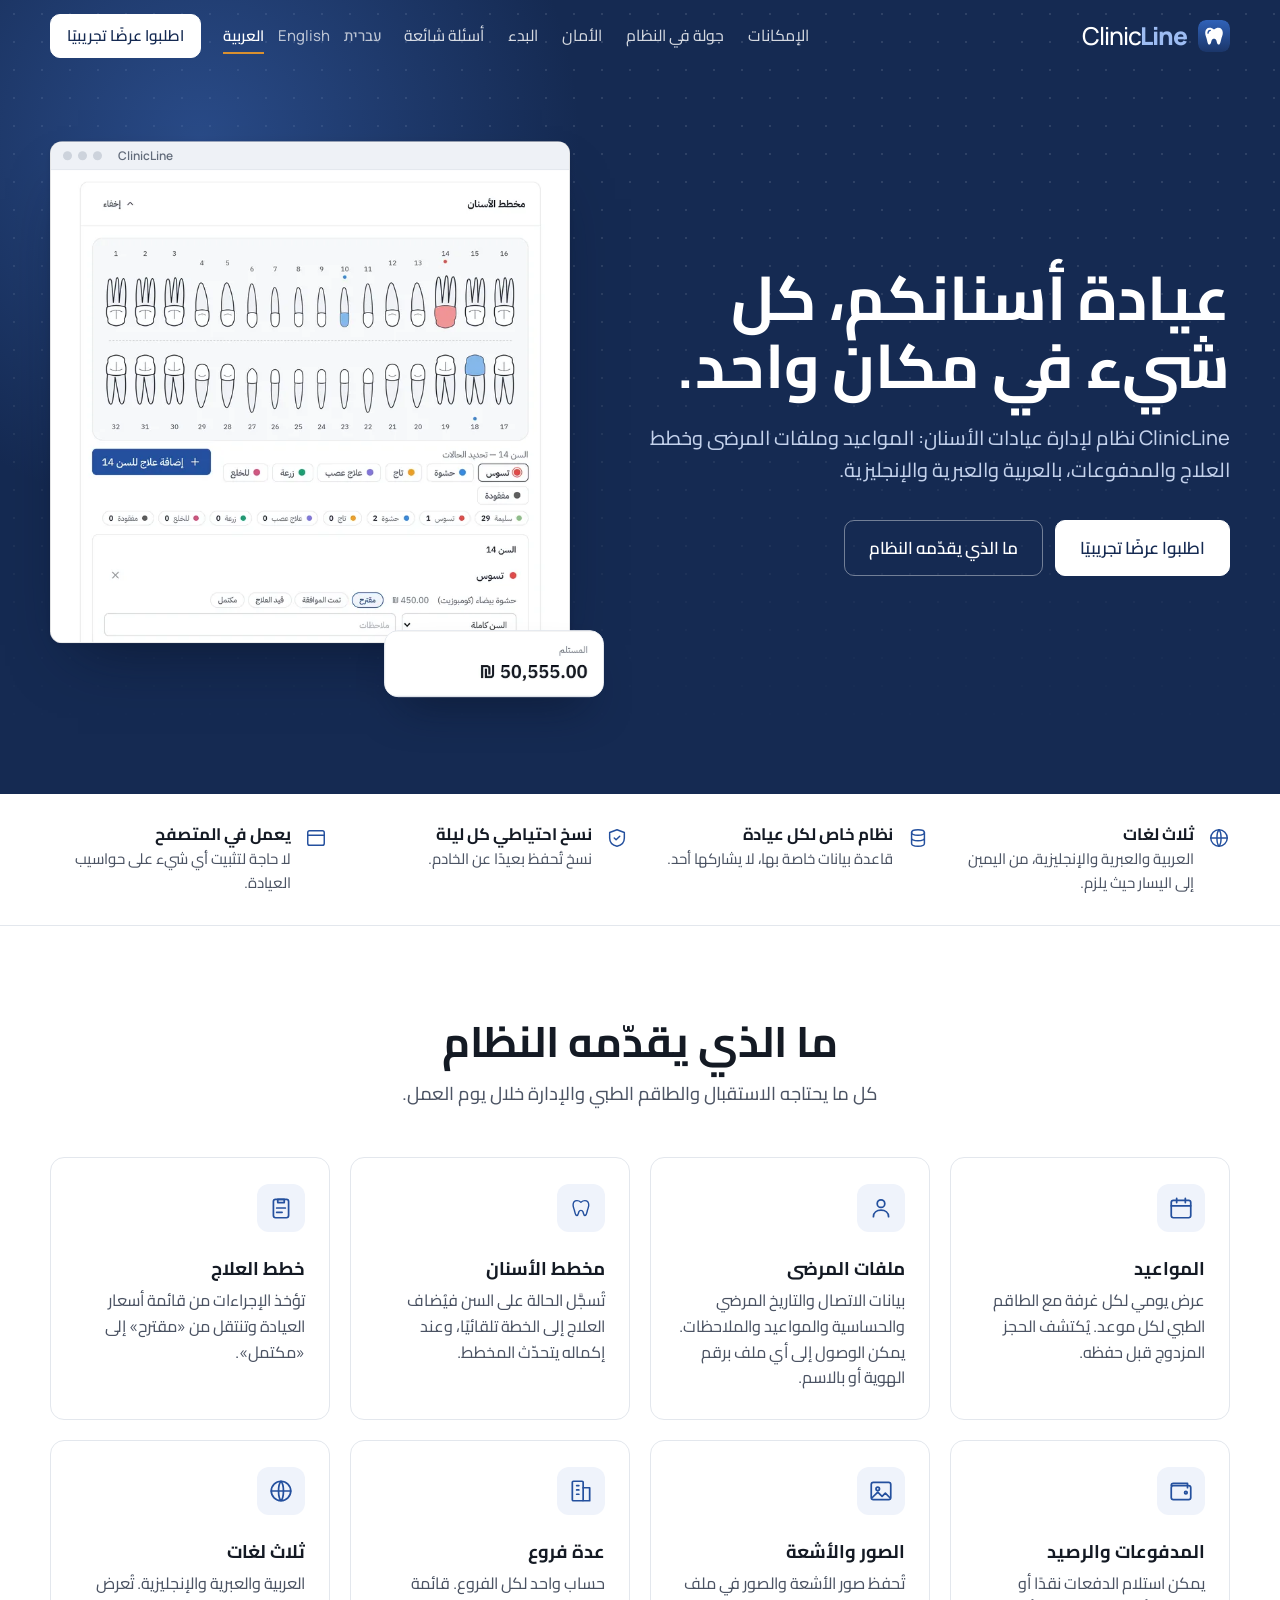
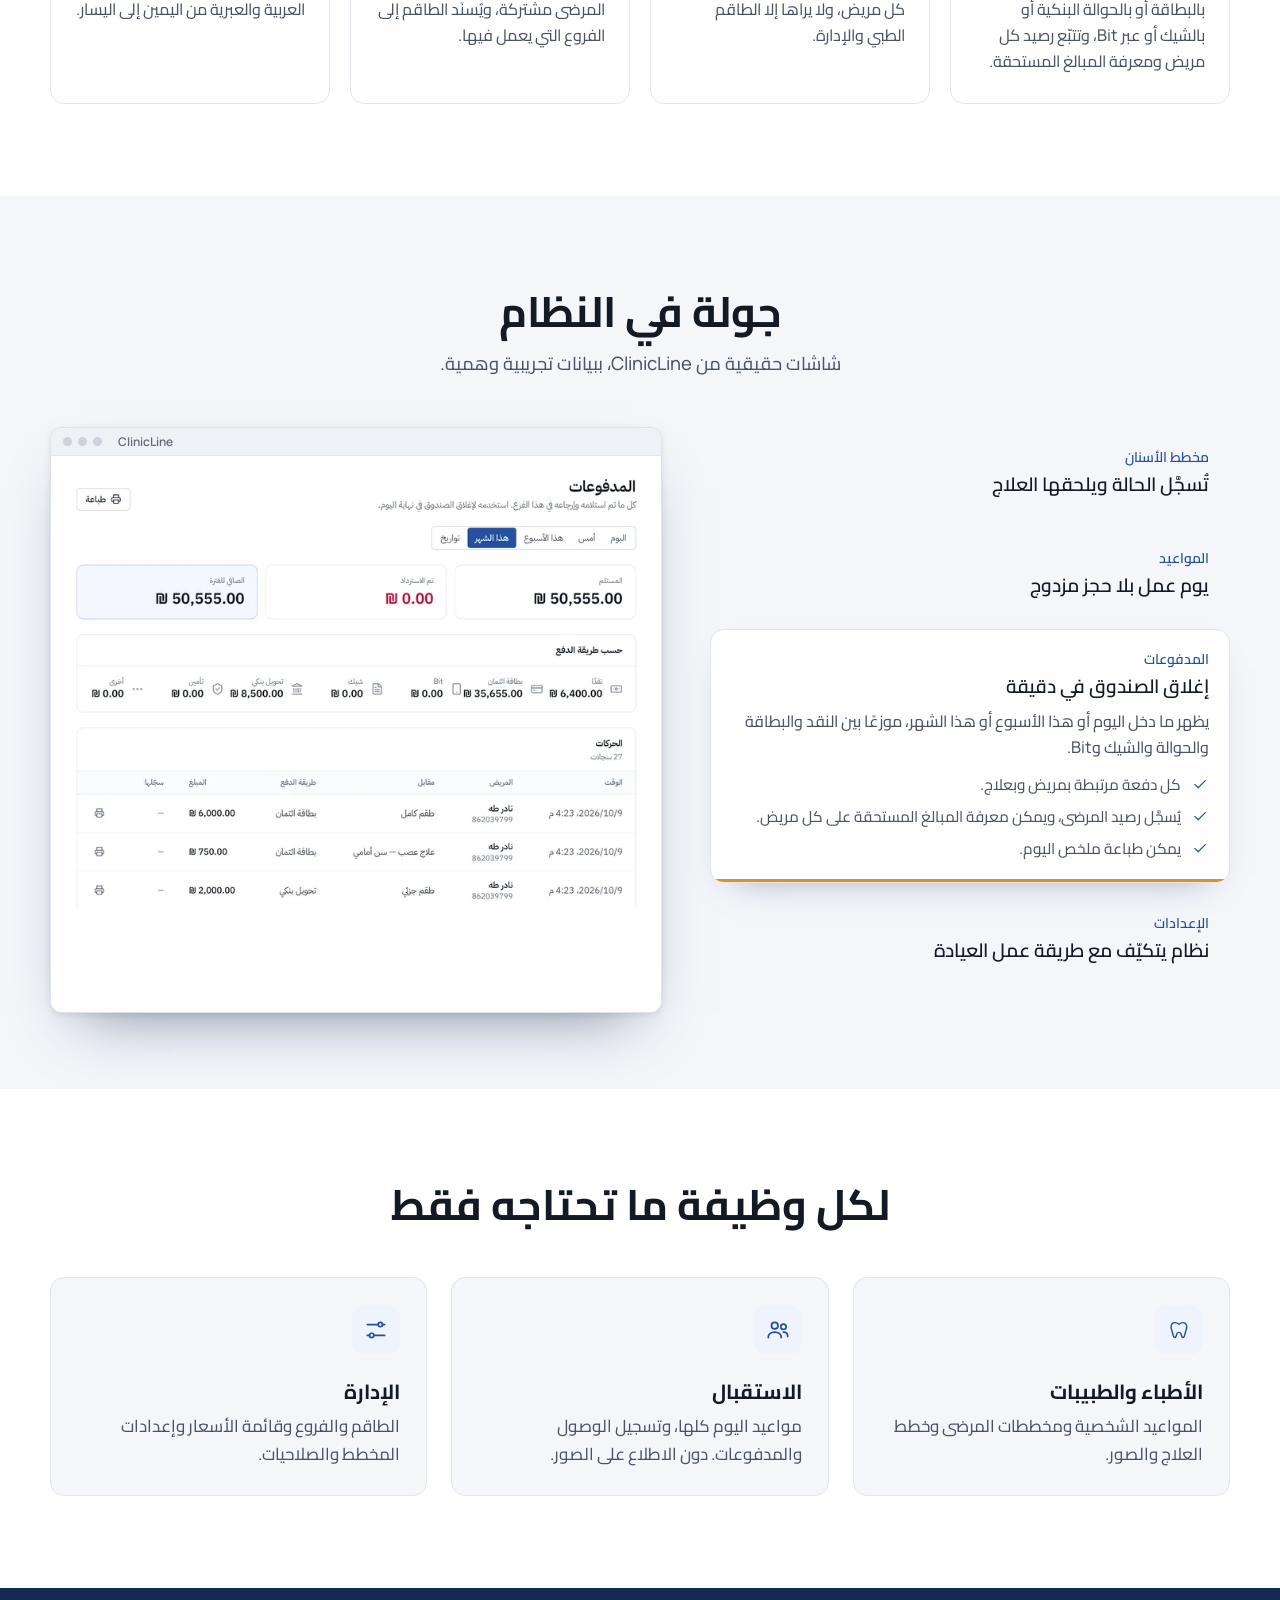
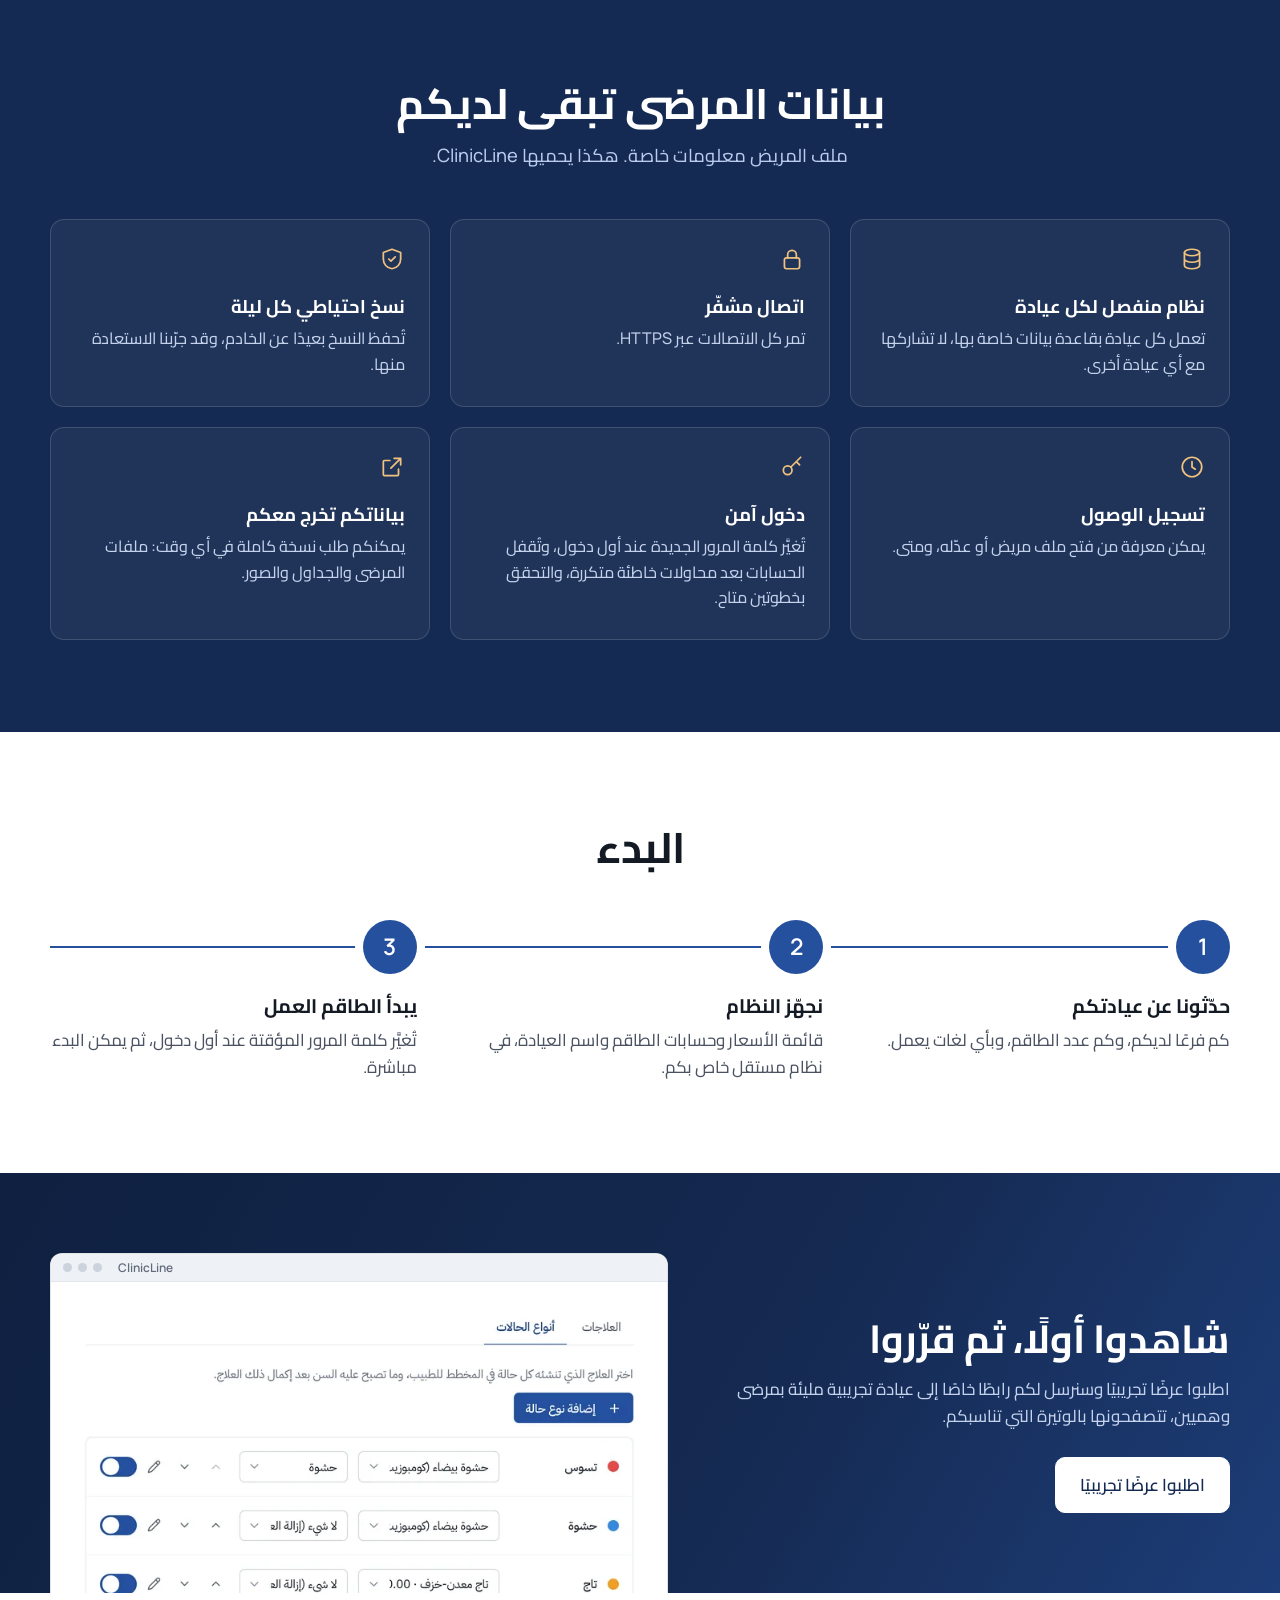
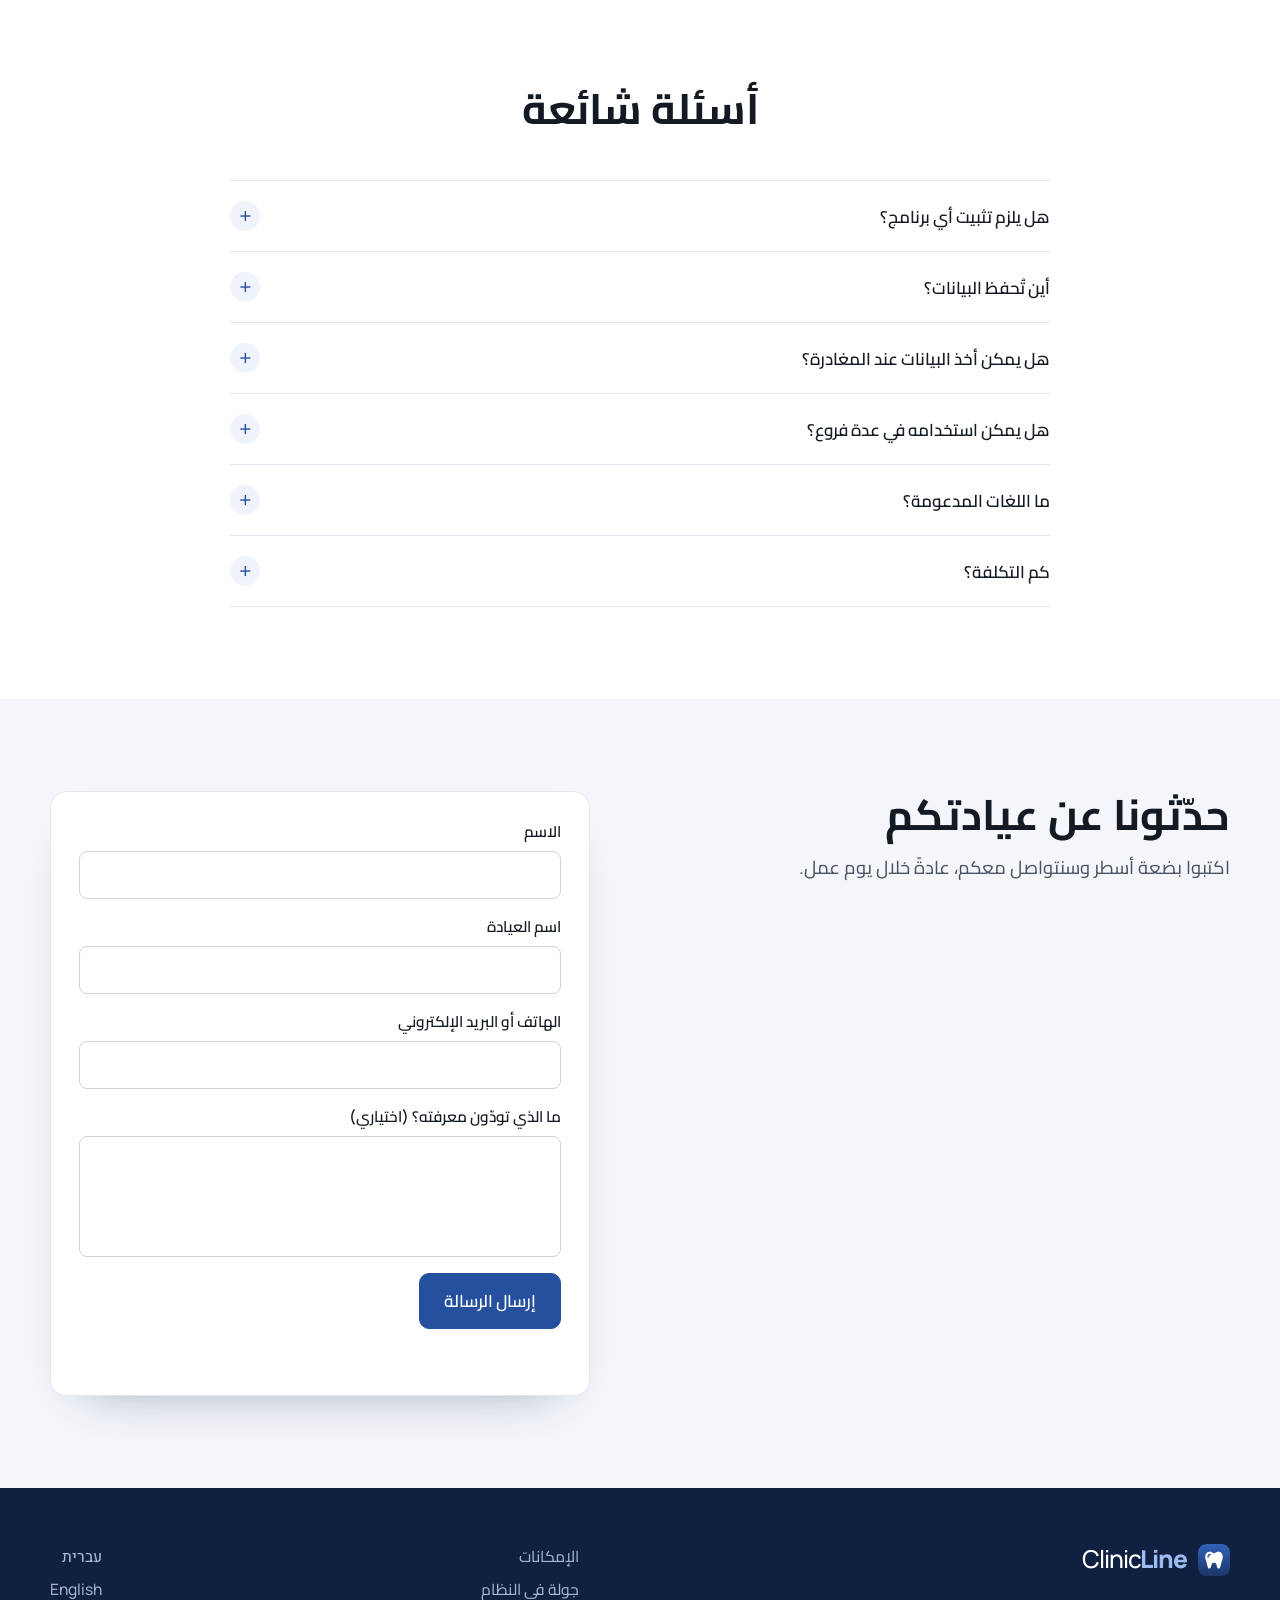
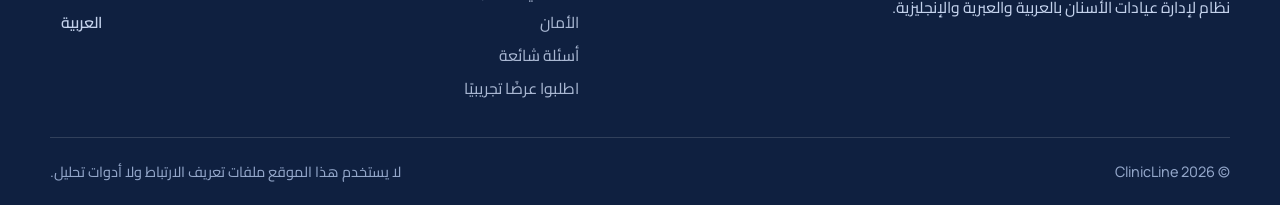
==== commit b0129b44: "Hero headline: "Your dental clinic, all in one place" Drop "in one place" from the subheading so it " ====
--- a/ar/index.html
+++ b/ar/index.html
@@ -48,8 +48,8 @@
     <section class="hero">
       <div class="wrap hero-grid">
         <div class="hero-copy">
-          <h1 class="rise" style="--d:0ms">كل ما تحتاجه العيادة، مبني حول مخطط الأسنان.</h1>
-          <p class="lead rise" style="--d:120ms">ClinicLine نظام لإدارة عيادات الأسنان: المواعيد وملفات المرضى وخطط العلاج والمدفوعات في مكان واحد، بالعربية والعبرية والإنجليزية.</p>
+          <h1 class="rise" style="--d:0ms">عيادة أسنانكم، كل شيء في مكان واحد.</h1>
+          <p class="lead rise" style="--d:120ms">ClinicLine نظام لإدارة عيادات الأسنان: المواعيد وملفات المرضى وخطط العلاج والمدفوعات، بالعربية والعبرية والإنجليزية.</p>
           <p class="hero-actions rise" style="--d:240ms">
             <a class="btn btn-light" href="#contact">اطلبوا عرضًا تجريبيًا</a>
             <a class="btn btn-ghost" href="#tour">ما الذي يقدّمه النظام</a>
